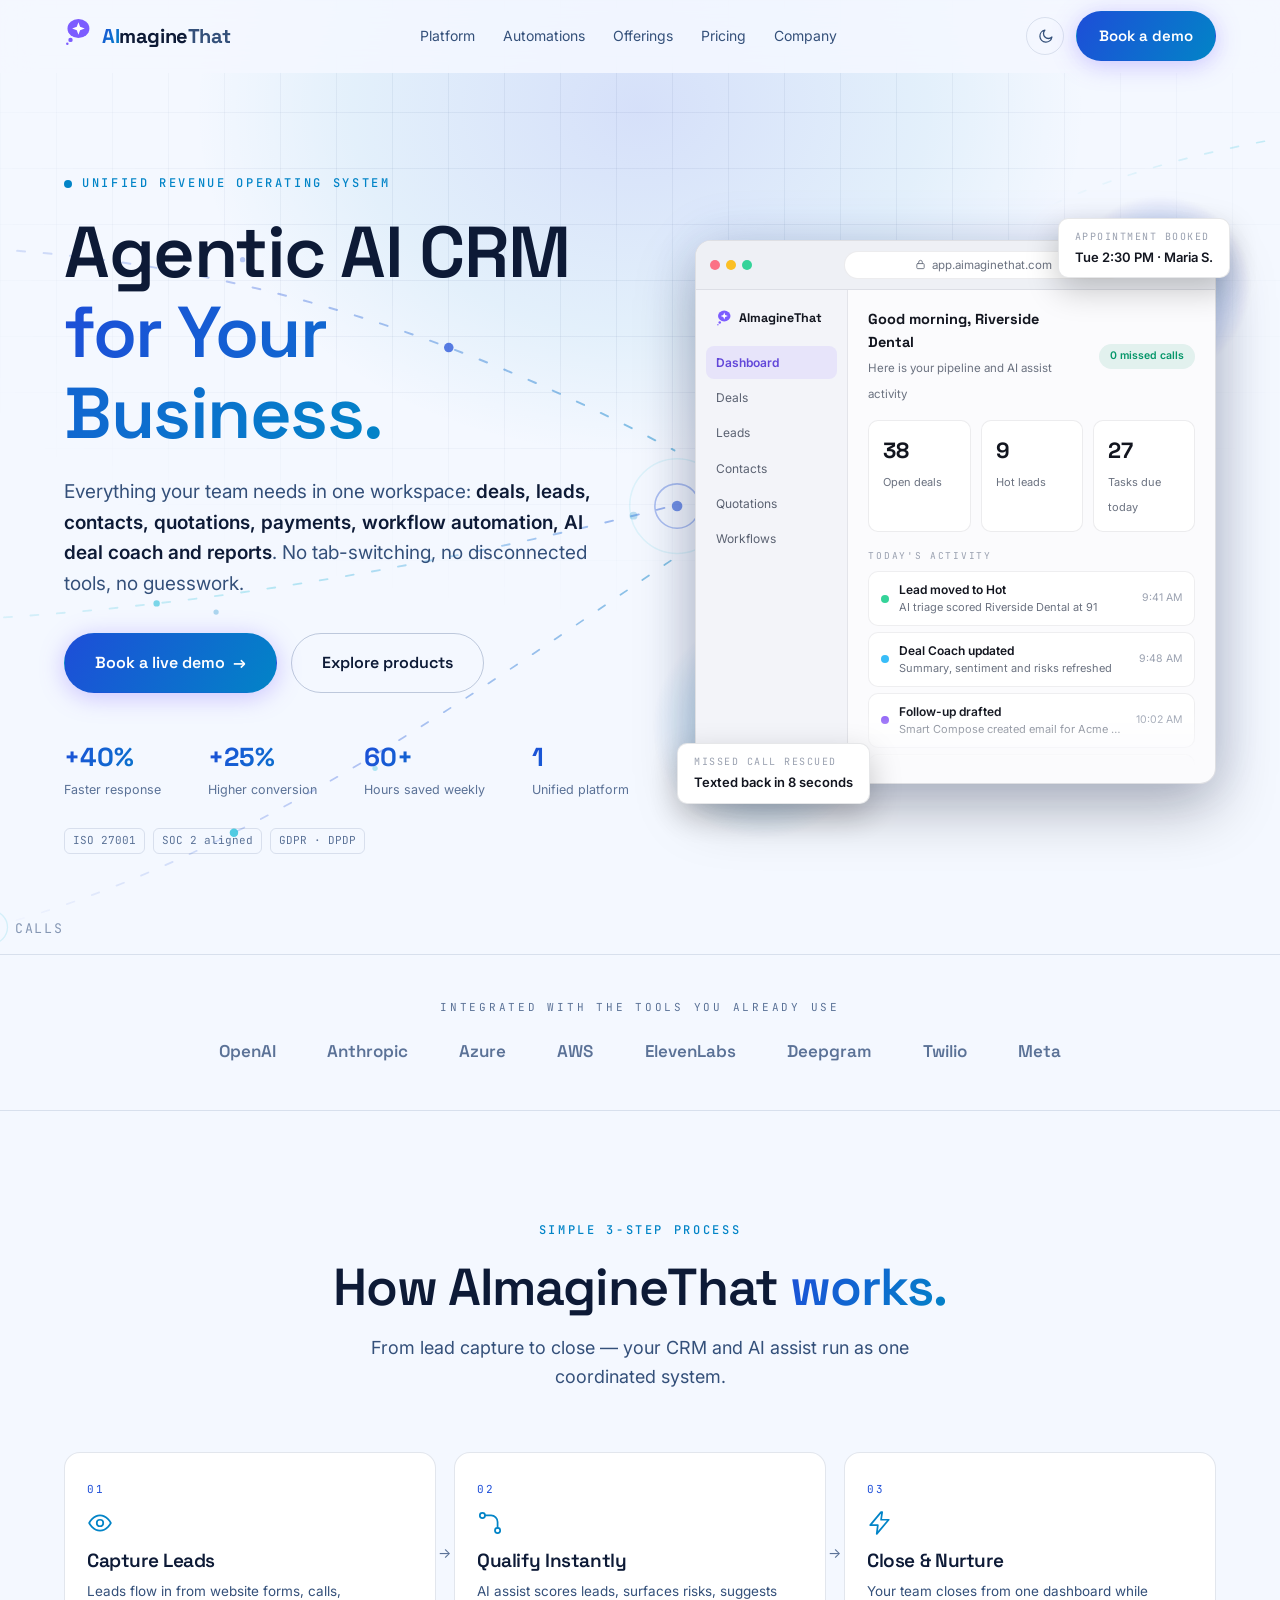
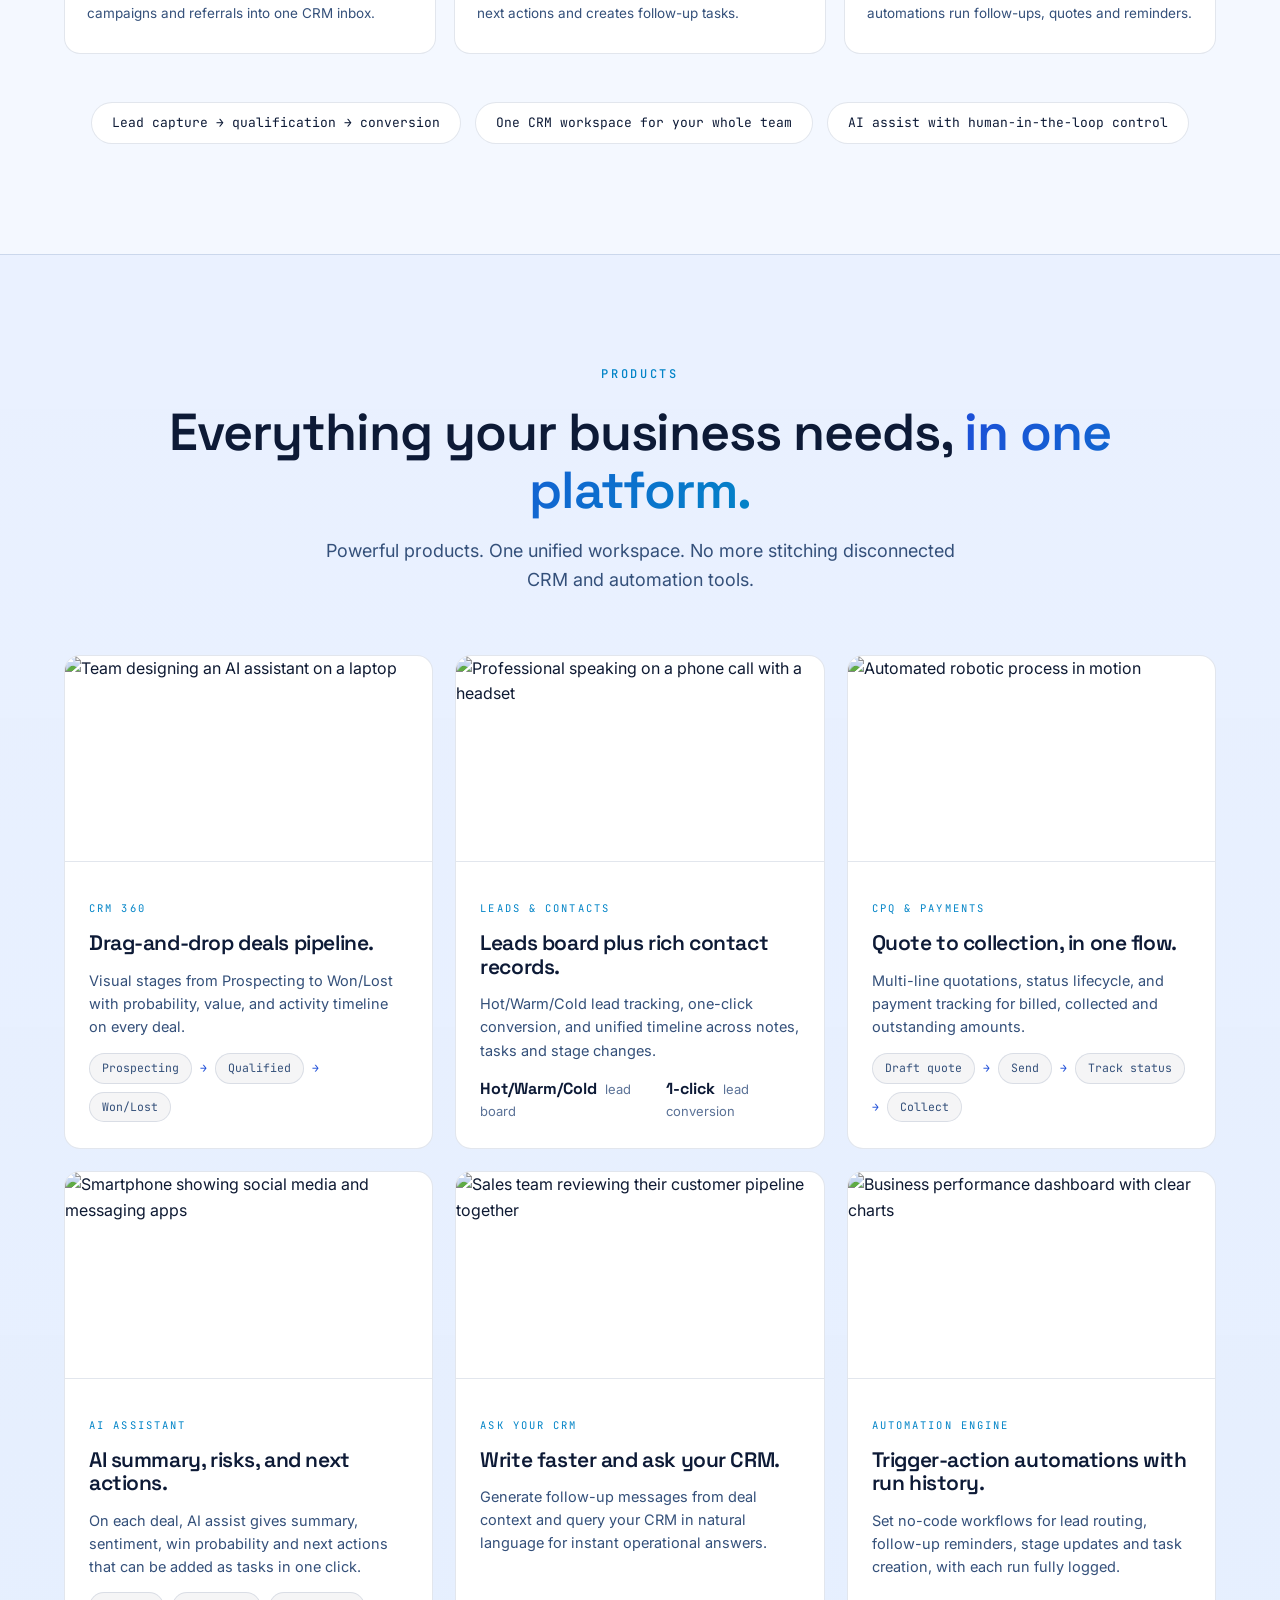
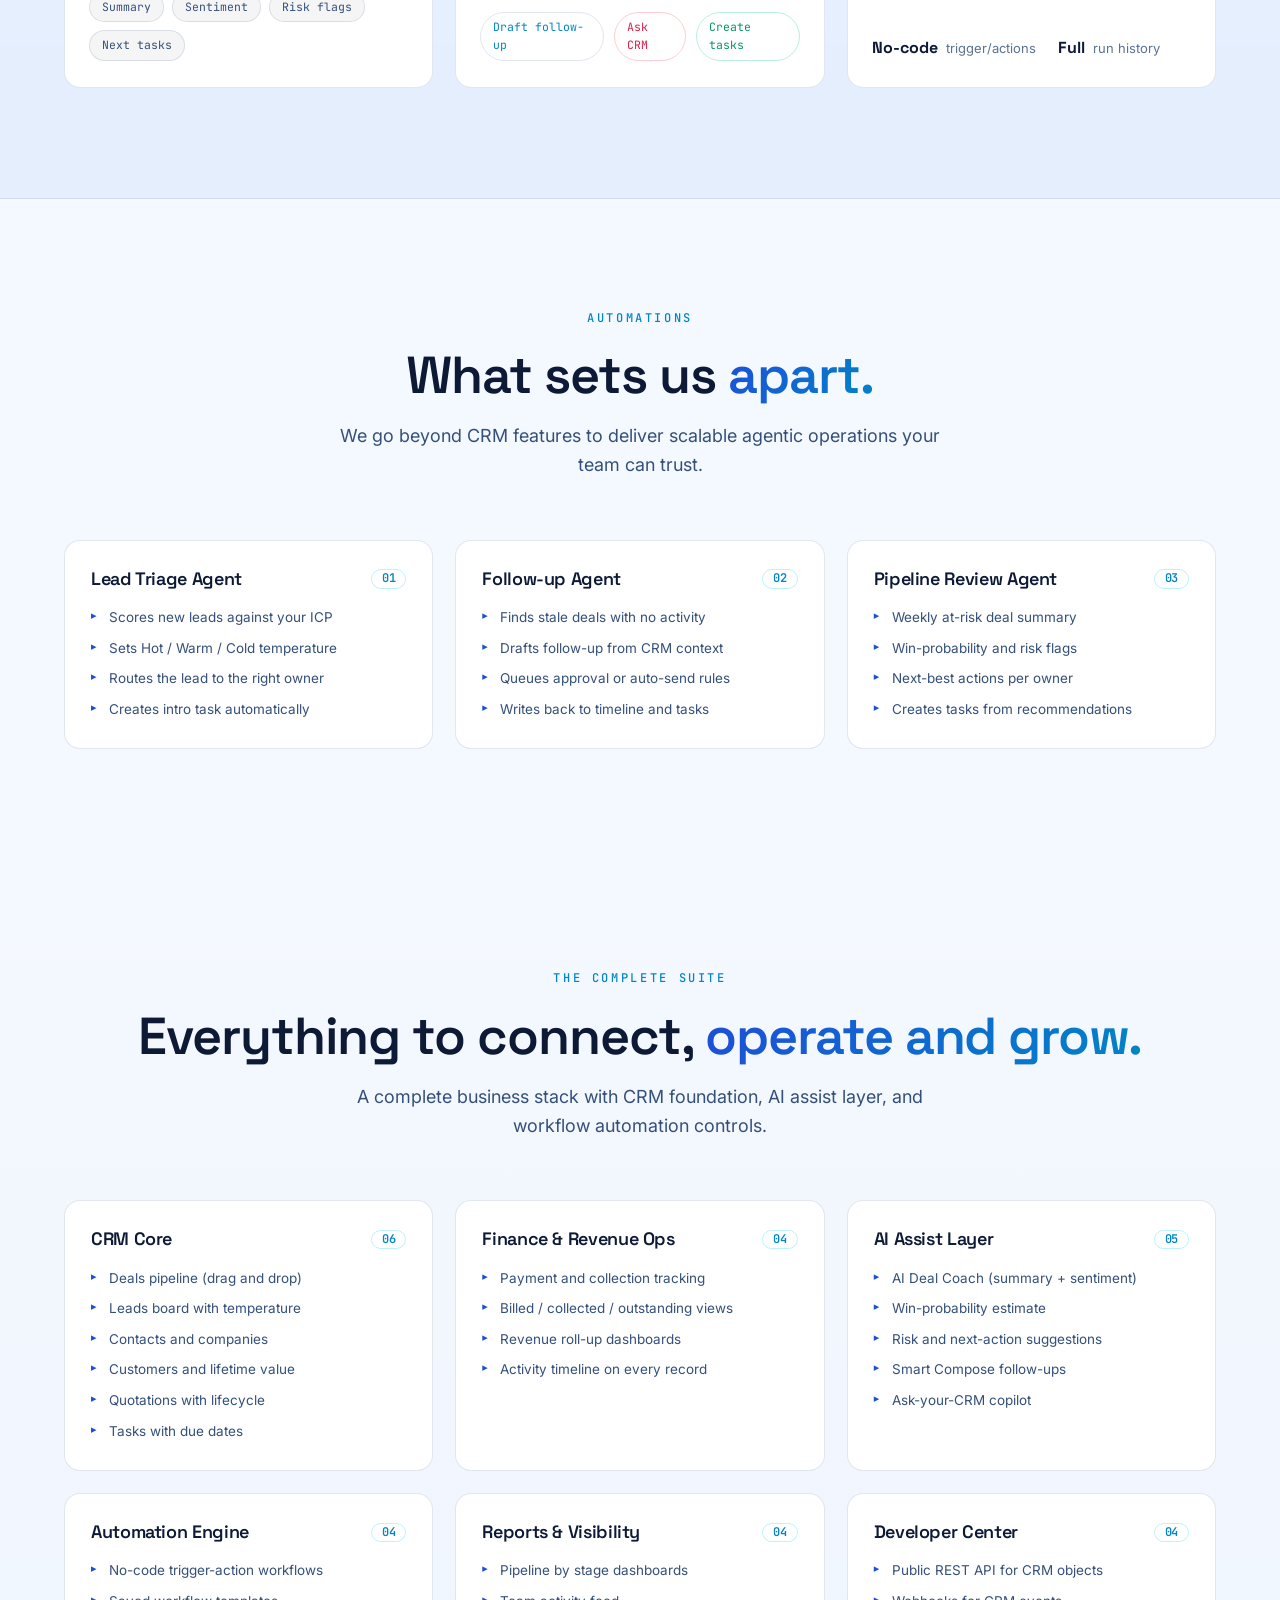
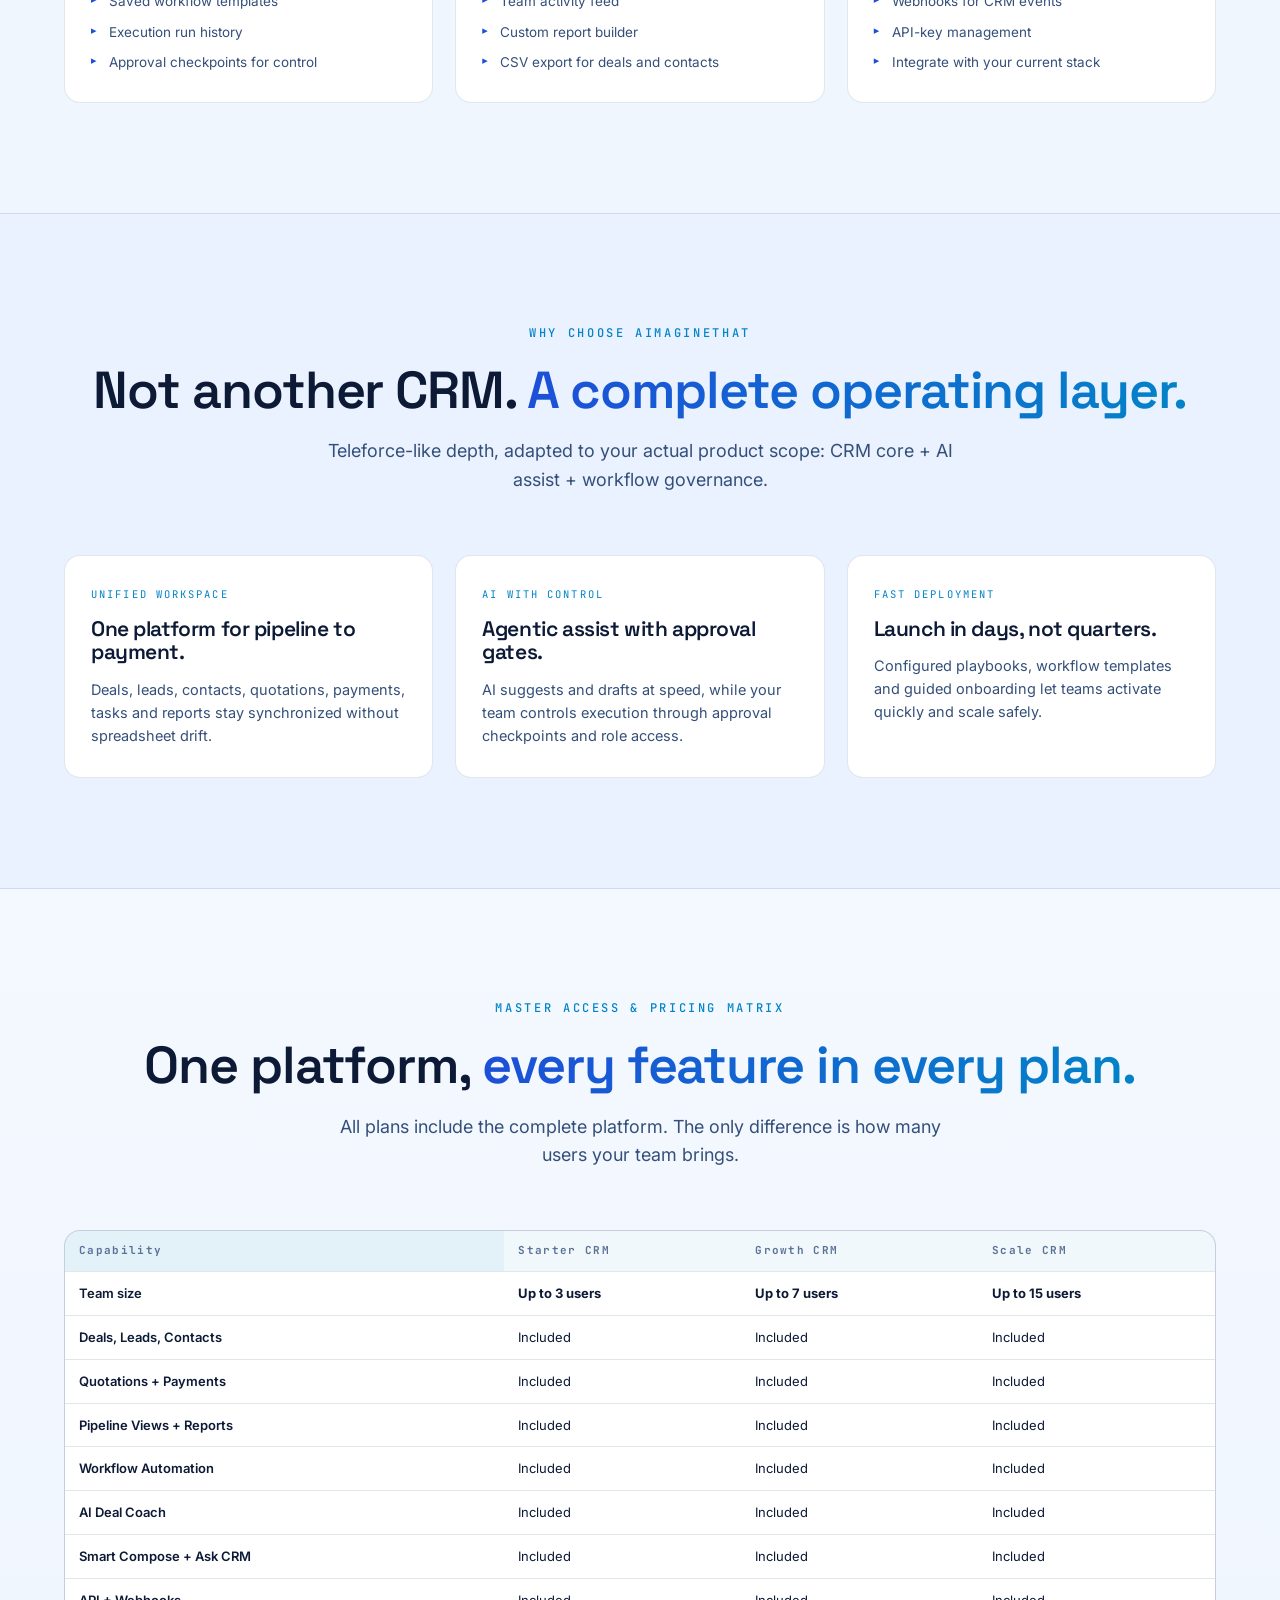
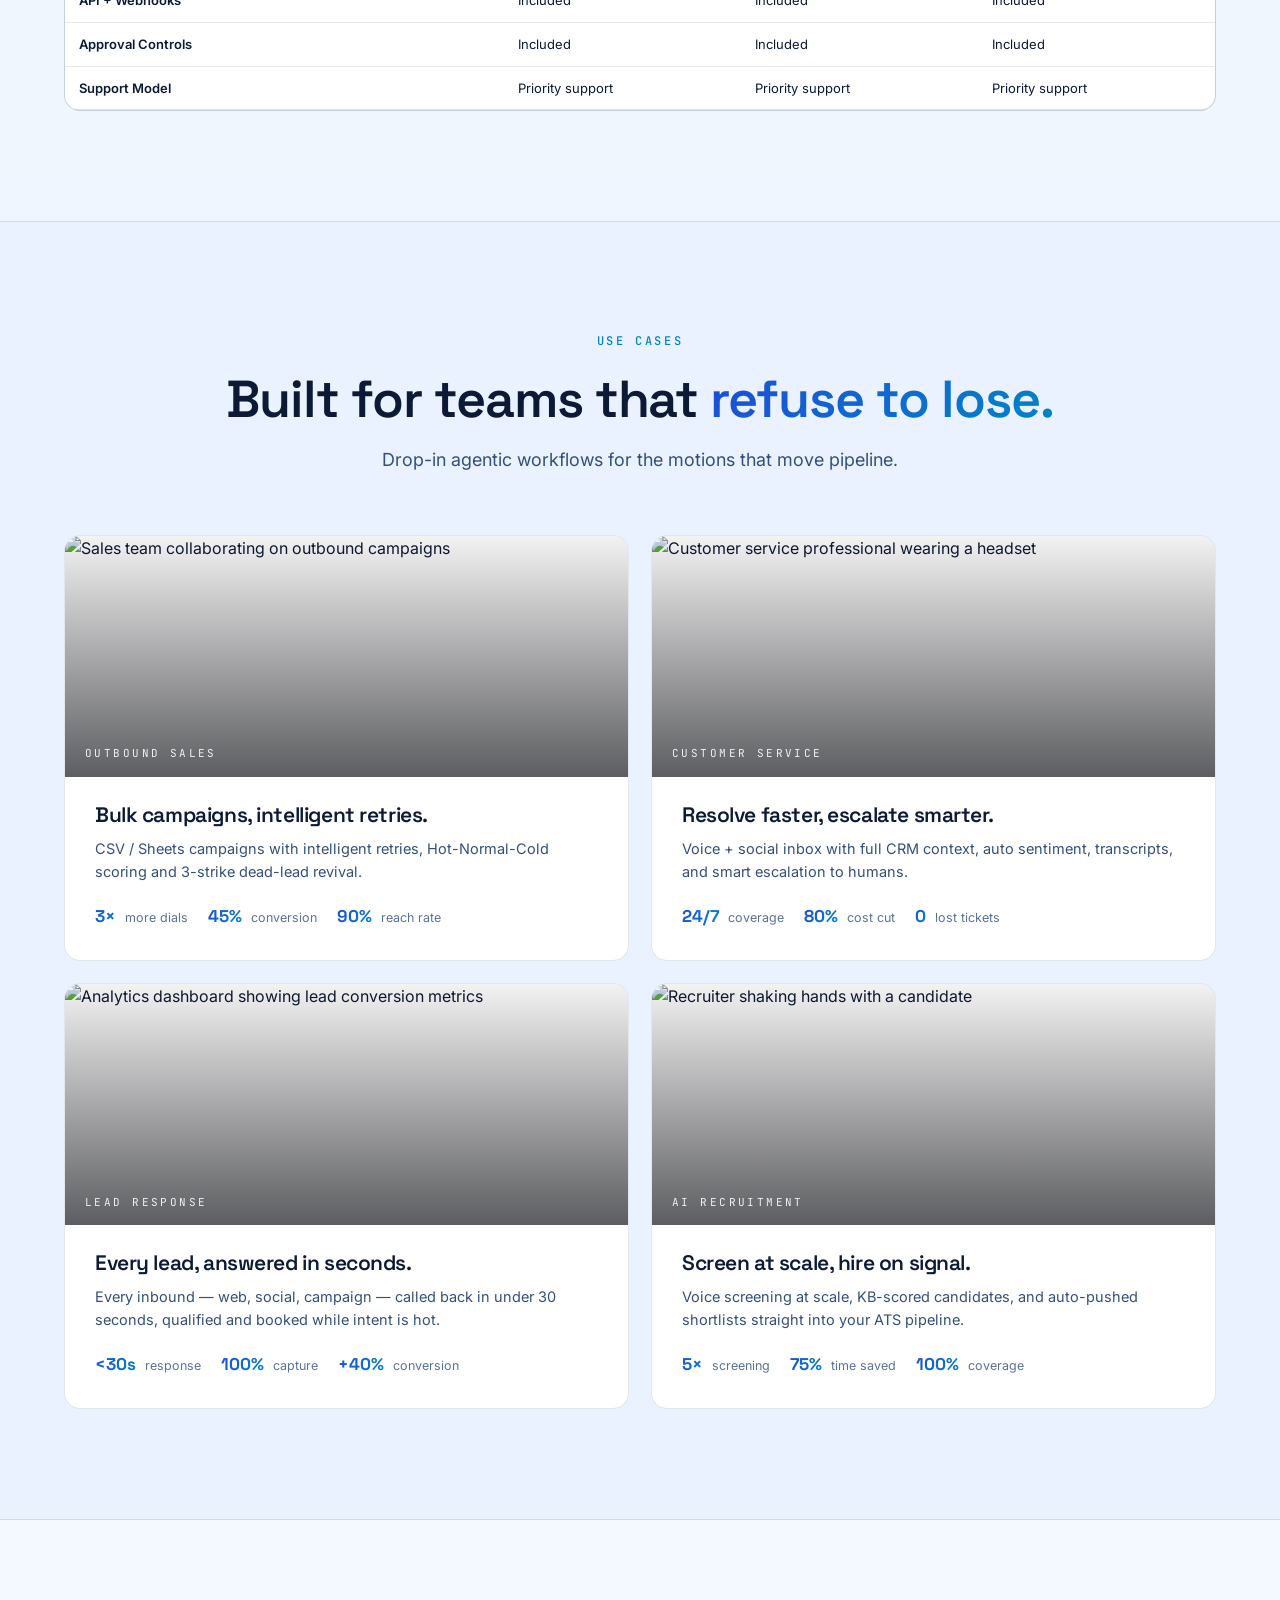
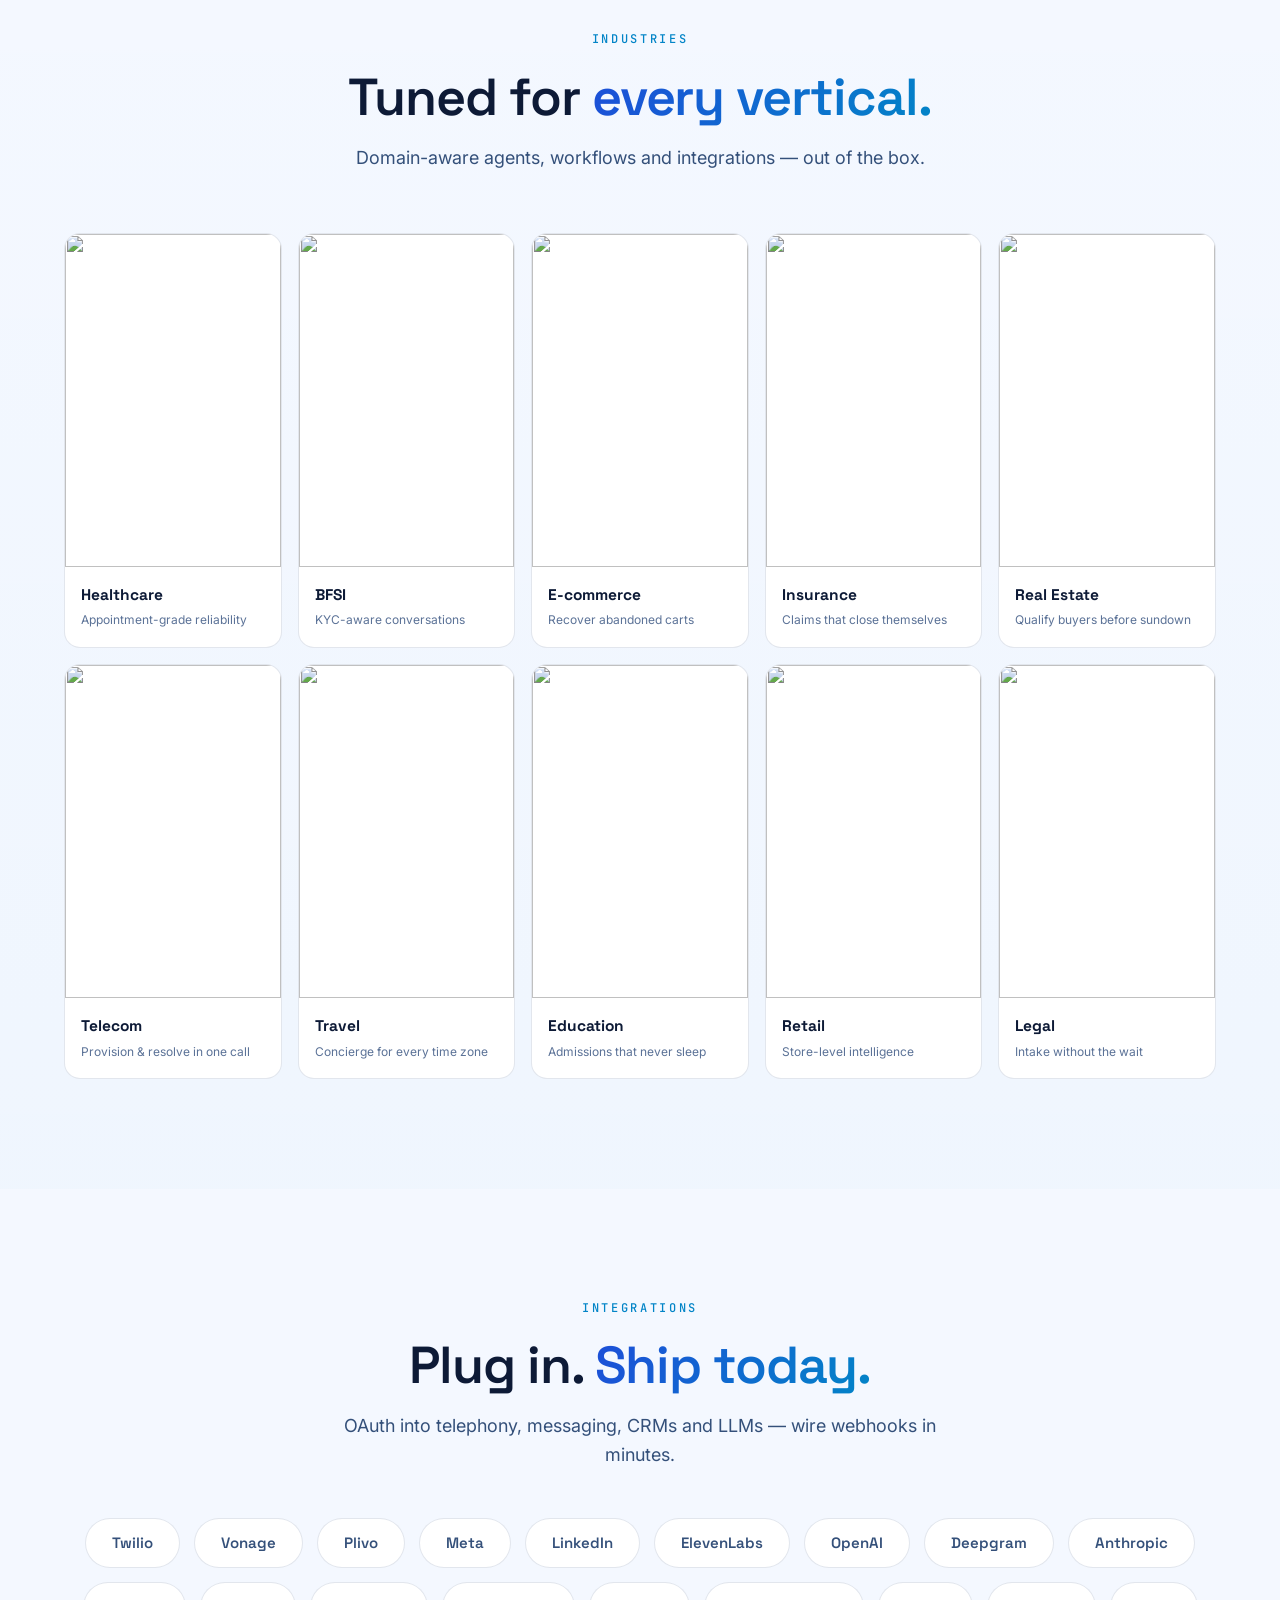
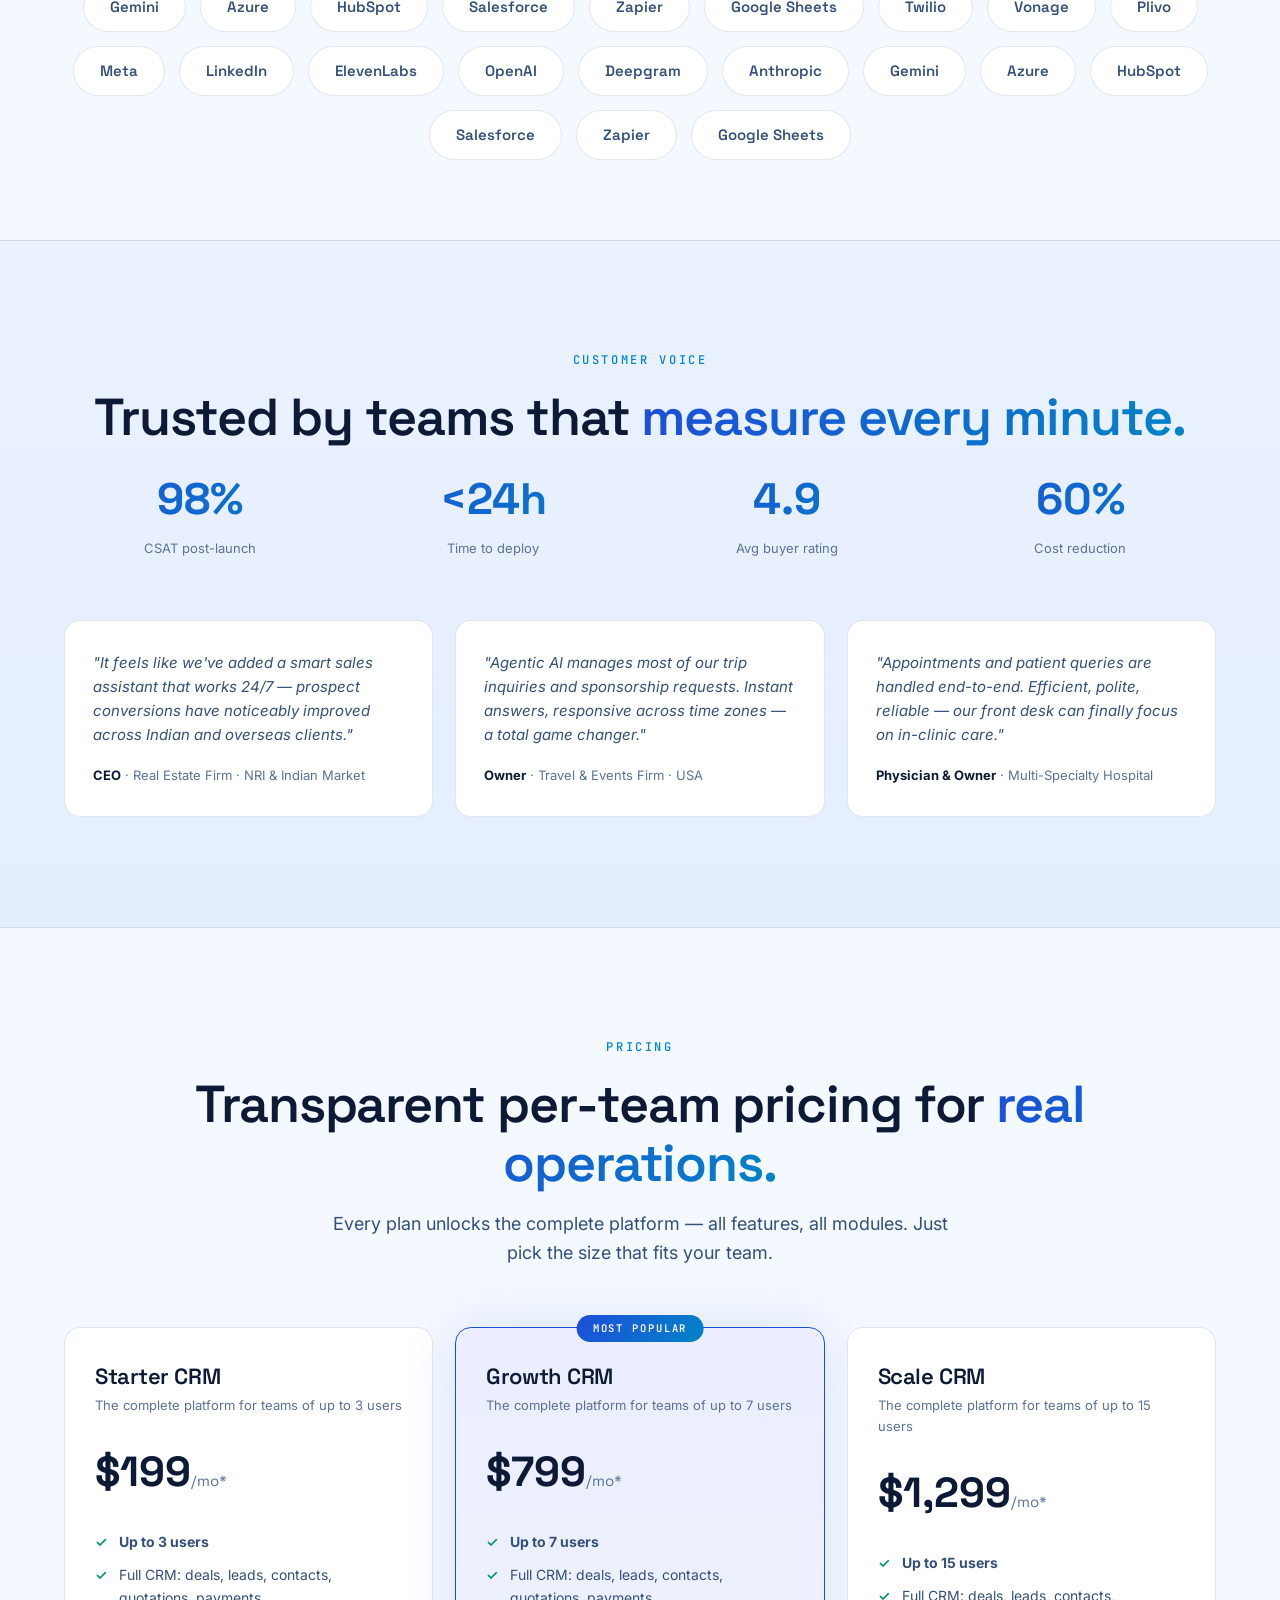
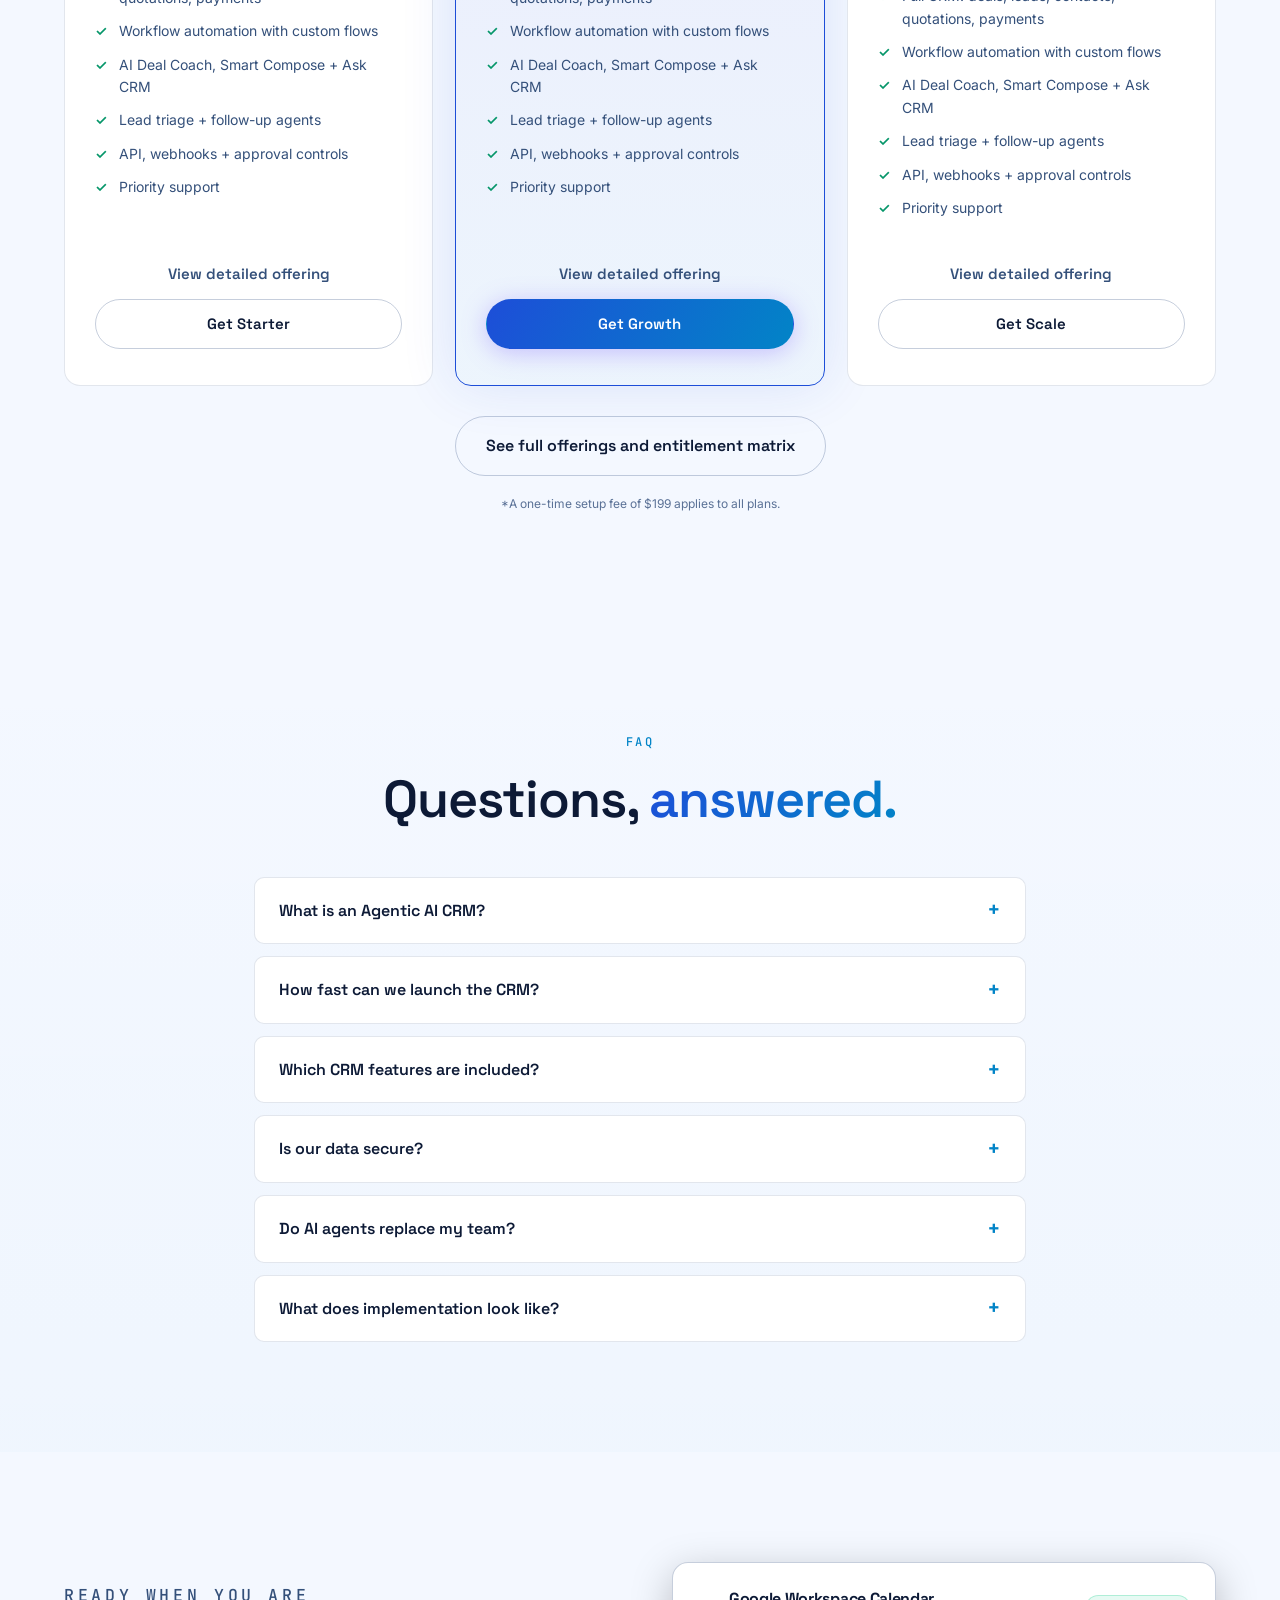
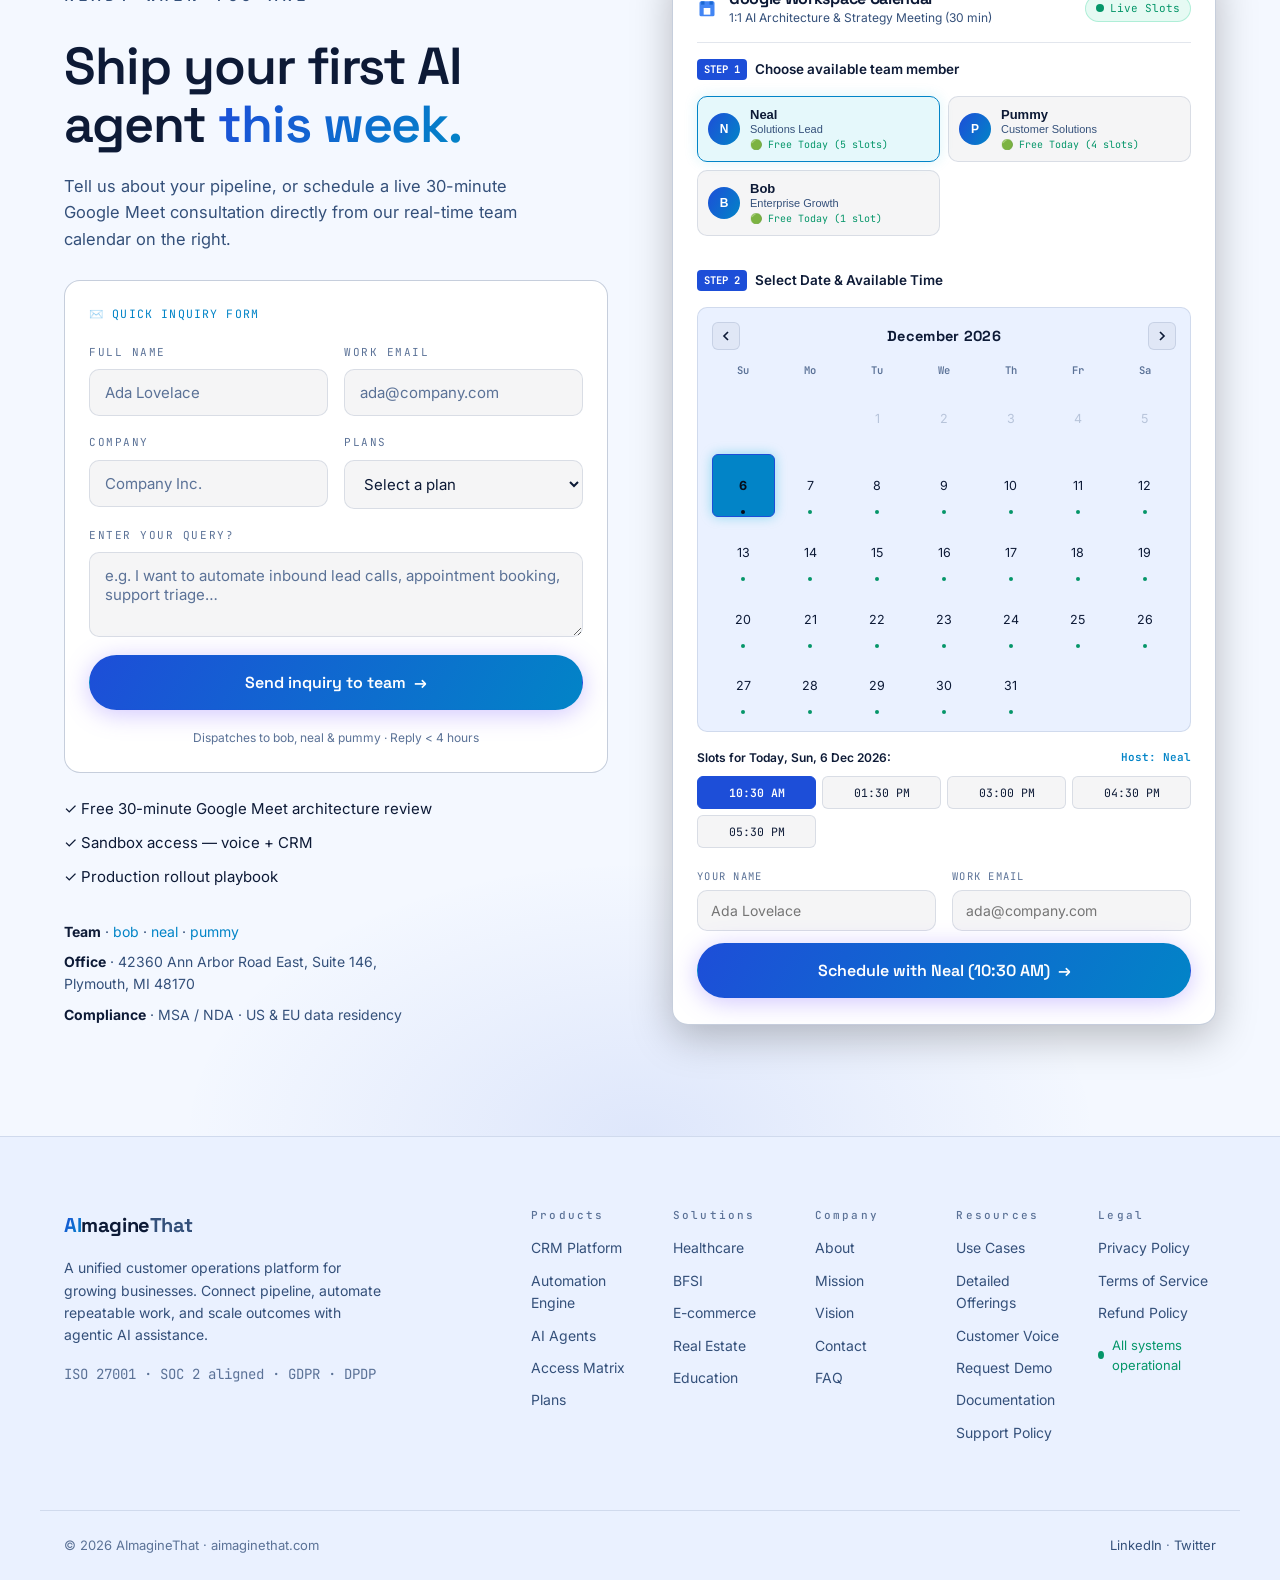
==== index.html @ ca1d453c "Add Privacy Policy and Terms of Service pages; link them from every footer and the sitemap Co-Author" ====
<!DOCTYPE html>
<html lang="en">
<head>
  <meta charset="UTF-8" />
  <meta name="viewport" content="width=device-width, initial-scale=1.0" />

  <!-- Primary SEO -->
  <title>AImagineThat — Agentic AI CRM Platform | AI Assist + Automation</title>
  <meta name="description" content="AImagineThat is an Agentic AI CRM platform for SMBs: deals, leads, contacts, quotations, tasks and payments in one system, with AI agents that assist and automate follow-ups, routing and pipeline work." />
  <meta name="keywords" content="agentic AI CRM, AI CRM platform, CRM automation, AI sales assistant, lead routing automation, follow-up automation, pipeline CRM" />
  <link rel="canonical" href="https://aimaginethat.com/" />
  <meta name="robots" content="index, follow, max-image-preview:large" />
  <meta name="theme-color" content="#06070c" />

  <!-- Open Graph -->
  <meta property="og:type" content="website" />
  <meta property="og:url" content="https://aimaginethat.com/" />
  <meta property="og:title" content="AImagineThat — Agentic AI CRM Platform" />
  <meta property="og:description" content="One CRM platform with AI assist and automation for deals, leads, contacts, quotes and follow-ups." />
  <meta property="og:image" content="https://aimaginethat.com/assets/og-cover.png" />
  <meta property="og:site_name" content="AImagineThat" />

  <!-- Twitter -->
  <meta name="twitter:card" content="summary_large_image" />
  <meta name="twitter:title" content="AImagineThat — Agentic AI CRM Platform" />
  <meta name="twitter:description" content="One CRM platform with AI assist and automation for deals, leads, contacts, quotes and follow-ups." />
  <meta name="twitter:image" content="https://aimaginethat.com/assets/og-cover.png" />

  <!-- Fonts -->
  <link rel="preconnect" href="https://fonts.googleapis.com" />
  <link rel="preconnect" href="https://fonts.gstatic.com" crossorigin />
  <link href="https://fonts.googleapis.com/css2?family=Space+Grotesk:wght@400;500;600;700&family=Inter:wght@400;500;600&family=JetBrains+Mono:wght@400;500;600&display=swap" rel="stylesheet" />

  <link rel="icon" type="image/svg+xml" href="assets/favicon.svg" />
  <script>
    (function () {
      var t = localStorage.getItem("aimt-theme");
      if (!t) t = "light";
      document.documentElement.setAttribute("data-theme", t);
    })();
  </script>
  <link rel="stylesheet" href="assets/css/styles.css?v=20260924" />

  <!-- Structured data -->
  <script type="application/ld+json">
  {
    "@context": "https://schema.org",
    "@graph": [
      {
        "@type": "Organization",
        "@id": "https://aimaginethat.com/#org",
        "name": "AImagineThat",
        "url": "https://aimaginethat.com/",
        "logo": "https://aimaginethat.com/assets/og-cover.png",
        "description": "Agentic AI CRM platform with AI assist and automation for sales and customer operations.",
        "sameAs": ["https://www.linkedin.com/company/aimaginethat", "https://twitter.com/aimaginethat"]
      },
      {
        "@type": "WebSite",
        "@id": "https://aimaginethat.com/#website",
        "url": "https://aimaginethat.com/",
        "name": "AImagineThat",
        "publisher": { "@id": "https://aimaginethat.com/#org" }
      },
      {
        "@type": "FAQPage",
        "mainEntity": [
          {
            "@type": "Question",
            "name": "What is an Agentic AI CRM platform?",
            "acceptedAnswer": { "@type": "Answer", "text": "An Agentic AI CRM platform combines core CRM modules like deals, leads, contacts, quotations and tasks with AI assistants that can analyze pipeline context, suggest next actions and automate repeatable workflows with human approval when needed." }
          },
          {
            "@type": "Question",
            "name": "How fast can we deploy AImagineThat CRM?",
            "acceptedAnswer": { "@type": "Answer", "text": "Most SMB teams can go live in days. We configure pipelines, import contacts, set automations, and launch your first AI-assisted workflows without a complex implementation cycle." }
          },
          {
            "@type": "Question",
            "name": "Which workflows can AImagineThat automate?",
            "acceptedAnswer": { "@type": "Answer", "text": "Lead capture and scoring, lead routing, follow-up sequences, stage movement reminders, quotation workflows, task creation, and daily pipeline digests are automated out of the box." }
          },
          {
            "@type": "Question",
            "name": "Is our data secure with AImagineThat?",
            "acceptedAnswer": { "@type": "Answer", "text": "Yes. The platform is built to ISO 27001 and SOC 2 aligned controls with GDPR and DPDP compliance, encryption in transit and at rest, role-based access, and configurable data residency." }
          },
          {
            "@type": "Question",
            "name": "Do AI agents replace my team?",
            "acceptedAnswer": { "@type": "Answer", "text": "No — they absorb the repetitive 80% so your team focuses on judgment work. Agents hand off to humans instantly when conversations get complex, with full context transferred." }
          }
        ]
      }
    ]
  }
  </script>
</head>
<body>

  <!-- ======================= NAV ======================= -->
  <header class="nav" id="top">

    <div class="nav__inner container">
      <a class="nav__brand" href="#top" aria-label="AImagineThat home">
        <span class="nav__logo" aria-hidden="true">
          <svg viewBox="0 0 32 32" width="28" height="28" fill="none">
            <ellipse cx="16.5" cy="12" rx="12.5" ry="10.8" fill="url(#lg)"/>
            <circle cx="7.4" cy="25" r="2.5" fill="url(#lg)"/>
            <circle cx="3.8" cy="29.4" r="1.4" fill="url(#lg)"/>
            <path d="M16.5 4.8l1.9 5.3 5.3 1.9-5.3 1.9-1.9 5.3-1.9-5.3-5.3-1.9 5.3-1.9 1.9-5.3z" fill="#fff"/>
            <defs><linearGradient id="lg" x1="4" y1="1" x2="29" y2="23"><stop stop-color="#7c5cff"/><stop offset="1" stop-color="#22d3ee"/></linearGradient></defs>
          </svg>
        </span>
        <span class="nav__wordmark"><em>AI</em>magine<span>That</span></span>
      </a>

      <nav class="nav__links" aria-label="Primary">
        <a href="#platform">Platform</a>
        <a href="#automations">Automations</a>
        <a href="offerings.html">Offerings</a>
        <a href="#pricing">Pricing</a>
        <a href="about.html">Company</a>
      </nav>

      <div class="nav__actions">
        <button class="theme-toggle" type="button" aria-label="Switch color theme">
          <svg class="theme-toggle__sun" viewBox="0 0 24 24" fill="none" stroke="currentColor" stroke-width="1.8" stroke-linecap="round"><circle cx="12" cy="12" r="4.2"/><path d="M12 2v2.4M12 19.6V22M2 12h2.4M19.6 12H22M4.9 4.9l1.7 1.7M17.4 17.4l1.7 1.7M19.1 4.9l-1.7 1.7M6.6 17.4l-1.7 1.7"/></svg>
          <svg class="theme-toggle__moon" viewBox="0 0 24 24" fill="none" stroke="currentColor" stroke-width="1.8" stroke-linecap="round" stroke-linejoin="round"><path d="M21 12.8A8.5 8.5 0 1 1 11.2 3a6.6 6.6 0 0 0 9.8 9.8z"/></svg>
        </button>
        <a class="btn btn--primary" href="#contact">Book a demo</a>
      </div>

      <button class="nav__toggle" aria-label="Toggle menu" aria-expanded="false">
        <span></span><span></span><span></span>
      </button>
    </div>
  </header>

  <main>

    <!-- ======================= HERO ======================= -->
    <section class="hero" aria-labelledby="hero-title">
      <div class="hero__glow" aria-hidden="true"></div>
      <div class="hero__grid-bg" aria-hidden="true"></div>

      <svg class="hero__waves" viewBox="0 0 1440 720" preserveAspectRatio="xMidYMid slice" aria-hidden="true">
        <defs>
          <linearGradient id="flow-g1" x1="0%" y1="0%" x2="100%" y2="0%">
            <stop offset="0%" stop-color="#1d4ed8" stop-opacity="0"/>
            <stop offset="55%" stop-color="#1d4ed8" stop-opacity="0.38"/>
            <stop offset="100%" stop-color="#0284c7" stop-opacity="0.55"/>
          </linearGradient>
          <linearGradient id="flow-g2" x1="0%" y1="0%" x2="100%" y2="0%">
            <stop offset="0%" stop-color="#06b6d4" stop-opacity="0"/>
            <stop offset="55%" stop-color="#06b6d4" stop-opacity="0.3"/>
            <stop offset="100%" stop-color="#1d4ed8" stop-opacity="0.5"/>
          </linearGradient>
        </defs>

        <!-- capture routes: every channel flows into the CRM app screen -->
        <path id="flow-p1" class="hero__wave-line" d="M 70 190 C 320 170, 540 230, 746 340" stroke="url(#flow-g1)" stroke-width="1.5"/>
        <path id="flow-p2" class="hero__wave-line hero__wave-line--slow" d="M 60 470 C 300 476, 540 434, 744 382" stroke="url(#flow-g2)" stroke-width="1.4"/>
        <path id="flow-p3" class="hero__wave-line" d="M 230 700 C 420 650, 600 520, 748 420" stroke="url(#flow-g1)" stroke-width="1.3" style="animation-duration: 40s"/>
        <path id="flow-p4" class="hero__wave-line hero__wave-line--slow" d="M 1390 84 C 1240 92, 1110 116, 1024 158" stroke="url(#flow-g2)" stroke-width="1.3" style="animation-duration: 34s"/>

        <!-- channel nodes with pulse rings -->
        <g>
          <circle cx="70" cy="190" r="4.5" fill="#1d4ed8" opacity="0.6">
            <animate attributeName="r" values="4;5.5;4" dur="4s" repeatCount="indefinite"/>
          </circle>
          <circle cx="70" cy="190" r="5" fill="none" stroke="#1d4ed8" stroke-width="1" opacity="0.5">
            <animate attributeName="r" values="5;16" dur="3.2s" repeatCount="indefinite"/>
            <animate attributeName="opacity" values="0.5;0" dur="3.2s" repeatCount="indefinite"/>
          </circle>
          <text class="hero__flow-label" x="88" y="194">WEBSITE</text>
        </g>
        <g>
          <circle cx="60" cy="470" r="4.5" fill="#0284c7" opacity="0.6">
            <animate attributeName="r" values="4;5.5;4" dur="5s" begin="-1s" repeatCount="indefinite"/>
          </circle>
          <circle cx="60" cy="470" r="5" fill="none" stroke="#0284c7" stroke-width="1" opacity="0.5">
            <animate attributeName="r" values="5;16" dur="3.6s" begin="-1.2s" repeatCount="indefinite"/>
            <animate attributeName="opacity" values="0.5;0" dur="3.6s" begin="-1.2s" repeatCount="indefinite"/>
          </circle>
          <text class="hero__flow-label" x="78" y="474">ADS</text>
        </g>
        <g>
          <circle cx="230" cy="700" r="4.5" fill="#06b6d4" opacity="0.6">
            <animate attributeName="r" values="4;5.5;4" dur="4.4s" begin="-2s" repeatCount="indefinite"/>
          </circle>
          <circle cx="230" cy="700" r="5" fill="none" stroke="#06b6d4" stroke-width="1" opacity="0.5">
            <animate attributeName="r" values="5;16" dur="3.4s" begin="-0.6s" repeatCount="indefinite"/>
            <animate attributeName="opacity" values="0.5;0" dur="3.4s" begin="-0.6s" repeatCount="indefinite"/>
          </circle>
          <text class="hero__flow-label" x="248" y="704">CALLS</text>
        </g>
        <g>
          <circle cx="1390" cy="84" r="4.5" fill="#1d4ed8" opacity="0.6">
            <animate attributeName="r" values="4;5.5;4" dur="4.8s" begin="-3s" repeatCount="indefinite"/>
          </circle>
          <circle cx="1390" cy="84" r="5" fill="none" stroke="#1d4ed8" stroke-width="1" opacity="0.5">
            <animate attributeName="r" values="5;16" dur="3.8s" begin="-2.4s" repeatCount="indefinite"/>
            <animate attributeName="opacity" values="0.5;0" dur="3.8s" begin="-2.4s" repeatCount="indefinite"/>
          </circle>
          <text class="hero__flow-label" x="1290" y="66">WHATSAPP</text>
        </g>

        <!-- circuit joints -->
        <circle cx="420" cy="196" r="2" fill="#1d4ed8" opacity="0.35"/>
        <circle cx="400" cy="462" r="2" fill="#0284c7" opacity="0.35"/>
        <circle cx="520" cy="580" r="2" fill="#06b6d4" opacity="0.35"/>

        <!-- lead particles streaming into the CRM -->
        <circle r="3.6" fill="#1d4ed8" opacity="0.85">
          <animateMotion dur="7s" repeatCount="indefinite"><mpath href="#flow-p1"/></animateMotion>
          <animate attributeName="opacity" values="0;0.85;0.85;0" keyTimes="0;0.08;0.88;1" dur="7s" repeatCount="indefinite"/>
        </circle>
        <circle r="3" fill="#0284c7" opacity="0.8">
          <animateMotion dur="8.5s" begin="-3s" repeatCount="indefinite"><mpath href="#flow-p2"/></animateMotion>
          <animate attributeName="opacity" values="0;0.8;0.8;0" keyTimes="0;0.08;0.88;1" dur="8.5s" begin="-3s" repeatCount="indefinite"/>
        </circle>
        <circle r="3.2" fill="#06b6d4" opacity="0.8">
          <animateMotion dur="7.6s" begin="-5s" repeatCount="indefinite"><mpath href="#flow-p3"/></animateMotion>
          <animate attributeName="opacity" values="0;0.8;0.8;0" keyTimes="0;0.08;0.88;1" dur="7.6s" begin="-5s" repeatCount="indefinite"/>
        </circle>
        <circle r="3" fill="#1d4ed8" opacity="0.8">
          <animateMotion dur="6.4s" begin="-2s" repeatCount="indefinite"><mpath href="#flow-p4"/></animateMotion>
          <animate attributeName="opacity" values="0;0.8;0.8;0" keyTimes="0;0.08;0.88;1" dur="6.4s" begin="-2s" repeatCount="indefinite"/>
        </circle>
        <!-- second wave of particles, offset for continuous flow -->
        <circle r="2.4" fill="#0284c7" opacity="0.6">
          <animateMotion dur="7s" begin="-3.5s" repeatCount="indefinite"><mpath href="#flow-p1"/></animateMotion>
          <animate attributeName="opacity" values="0;0.6;0.6;0" keyTimes="0;0.08;0.88;1" dur="7s" begin="-3.5s" repeatCount="indefinite"/>
        </circle>
        <circle r="2.4" fill="#06b6d4" opacity="0.6">
          <animateMotion dur="8.5s" begin="-7s" repeatCount="indefinite"><mpath href="#flow-p2"/></animateMotion>
          <animate attributeName="opacity" values="0;0.6;0.6;0" keyTimes="0;0.08;0.88;1" dur="8.5s" begin="-7s" repeatCount="indefinite"/>
        </circle>

        <!-- capture pulse where flows enter the app screen -->
        <g>
          <circle cx="748" cy="382" r="6" fill="none" stroke="#1d4ed8" stroke-width="1.2" opacity="0.55">
            <animate attributeName="r" values="6;44" dur="4s" repeatCount="indefinite"/>
            <animate attributeName="opacity" values="0.55;0" dur="4s" repeatCount="indefinite"/>
          </circle>
          <circle cx="748" cy="382" r="6" fill="none" stroke="#06b6d4" stroke-width="1.2" opacity="0.55">
            <animate attributeName="r" values="6;44" dur="4s" begin="2s" repeatCount="indefinite"/>
            <animate attributeName="opacity" values="0.55;0" dur="4s" begin="2s" repeatCount="indefinite"/>
          </circle>
          <circle cx="748" cy="382" r="4" fill="#1d4ed8" opacity="0.7">
            <animate attributeName="opacity" values="0.5;0.85;0.5" dur="3s" repeatCount="indefinite"/>
          </circle>
        </g>
      </svg>

      <div class="container hero__inner">
        <div class="hero__copy">
          <p class="eyebrow"><span class="pulse-dot" aria-hidden="true"></span> UNIFIED REVENUE OPERATING SYSTEM</p>
          <h1 id="hero-title">
            Agentic AI CRM<br />
            <span class="grad-text">for Your Business.</span>
          </h1>
          <p class="hero__sub">
            Everything your team needs in one workspace: <strong>deals, leads, contacts,
            quotations, payments, workflow automation, AI deal coach and reports</strong>.
            No tab-switching, no disconnected tools, no guesswork.
          </p>

          <div class="hero__cta">
            <a class="btn btn--primary btn--lg" href="#contact">Book a live demo <span aria-hidden="true">→</span></a>
            <a class="btn btn--outline btn--lg" href="#platform">Explore products</a>
          </div>

          <dl class="hero__stats">
            <div><dt class="stat-num" data-count="40" data-prefix="+" data-suffix="%">+40%</dt><dd>Faster response</dd></div>
            <div><dt class="stat-num" data-count="25" data-prefix="+" data-suffix="%">+25%</dt><dd>Higher conversion</dd></div>
            <div><dt class="stat-num" data-count="60" data-suffix="+">60+</dt><dd>Hours saved weekly</dd></div>
            <div><dt class="stat-num" data-count="1" data-suffix="">1</dt><dd>Unified platform</dd></div>
          </dl>

          <p class="hero__compliance">
            <span class="badge-mini">ISO 27001</span>
            <span class="badge-mini">SOC 2 aligned</span>
            <span class="badge-mini">GDPR · DPDP</span>
          </p>
        </div>

        <!-- Customer-facing desktop app mockup -->
        <div class="hero__console" role="img" aria-label="AImagineThat desktop dashboard showing calls answered, appointments booked and follow-ups sent for a small business">
          <div class="appwin">
            <div class="appwin__chrome">
              <span class="appwin__dots"><i></i><i></i><i></i></span>
              <span class="appwin__url">
                <svg viewBox="0 0 24 24" width="11" height="11" fill="none" stroke="currentColor" stroke-width="2" stroke-linecap="round" aria-hidden="true"><rect x="4" y="10" width="16" height="11" rx="2"/><path d="M8 10V7a4 4 0 0 1 8 0v3"/></svg>
                app.aimaginethat.com
              </span>
            </div>
            <div class="appwin__layout">
              <aside class="appwin__side">
                <span class="appwin__brand">
                  <svg viewBox="0 0 32 32" width="16" height="16" fill="none" aria-hidden="true"><ellipse cx="16.5" cy="12" rx="12.5" ry="10.8" fill="url(#lg2)"/><circle cx="7.4" cy="25" r="2.5" fill="url(#lg2)"/><circle cx="3.8" cy="29.4" r="1.4" fill="url(#lg2)"/><path d="M16.5 4.8l1.9 5.3 5.3 1.9-5.3 1.9-1.9 5.3-1.9-5.3-5.3-1.9 5.3-1.9 1.9-5.3z" fill="#fff"/><defs><linearGradient id="lg2" x1="4" y1="1" x2="29" y2="23"><stop stop-color="#7c5cff"/><stop offset="1" stop-color="#22d3ee"/></linearGradient></defs></svg>
                  AImagineThat
                </span>
                <span class="appwin__navitem is-active">Dashboard</span>
                <span class="appwin__navitem">Deals</span>
                <span class="appwin__navitem">Leads</span>
                <span class="appwin__navitem">Contacts</span>
                <span class="appwin__navitem">Quotations</span>
                <span class="appwin__navitem">Workflows</span>
                <span class="appwin__side-foot"><span class="pulse-dot pulse-dot--green"></span> AI on duty</span>
              </aside>
              <div class="appwin__main">
                <div class="appwin__head">
                  <div>
                    <b>Good morning, Riverside Dental</b>
                    <span>Here is your pipeline and AI assist activity</span>
                  </div>
                  <span class="appwin__pill appwin__pill--green">0 missed calls</span>
                </div>
                <div class="appwin__stats">
                  <div><b>38</b><span>Open deals</span></div>
                  <div><b>9</b><span>Hot leads</span></div>
                  <div><b>27</b><span>Tasks due today</span></div>
                </div>
                <div class="appwin__feed-label">TODAY'S ACTIVITY</div>
                <div class="appwin__feed" id="agent-log" aria-hidden="true"></div>
              </div>
            </div>
          </div>

          <div class="hero__float hero__float--1">
            <span class="hero__float-label">APPOINTMENT BOOKED</span>
            <span class="hero__float-value">Tue 2:30 PM · Maria S.</span>
          </div>
          <div class="hero__float hero__float--2">
            <span class="hero__float-label">MISSED CALL RESCUED</span>
            <span class="hero__float-value">Texted back in 8 seconds</span>
          </div>
        </div>
      </div>
    </section>

    <!-- ======================= TRUST STRIP ======================= -->
    <section class="trust" aria-label="Technology partners">
      <div class="container">
        <p class="trust__label">INTEGRATED WITH THE TOOLS YOU ALREADY USE</p>
        <div class="trust__logos">
          <span>OpenAI</span><span>Anthropic</span><span>Azure</span><span>AWS</span>
          <span>ElevenLabs</span><span>Deepgram</span><span>Twilio</span><span>Meta</span>
        </div>
      </div>
    </section>

    <!-- ======================= AGENTIC LOOP ======================= -->
    <section class="section loop" id="loop" aria-labelledby="loop-title">
      <div class="container">
        <p class="eyebrow eyebrow--center">SIMPLE 3-STEP PROCESS</p>
        <h2 class="section__title" id="loop-title">How AImagineThat <span class="grad-text">works.</span></h2>
        <p class="section__sub">
          From lead capture to close — your CRM and AI assist run as one coordinated system.
        </p>

        <ol class="loop__steps">
          <li class="loop__step reveal">
            <span class="loop__num">01</span>
            <span class="loop__icon" aria-hidden="true"><svg viewBox="0 0 24 24" fill="none" stroke="currentColor" stroke-width="1.6" stroke-linecap="round" stroke-linejoin="round"><path d="M2 12s3.5-7 10-7 10 7 10 7-3.5 7-10 7-10-7-10-7z"/><circle cx="12" cy="12" r="3"/></svg></span>
            <h3>Capture Leads</h3>
            <p>Leads flow in from website forms, calls, campaigns and referrals into one CRM inbox.</p>
          </li>
          <li class="loop__step reveal">
            <span class="loop__num">02</span>
            <span class="loop__icon" aria-hidden="true"><svg viewBox="0 0 24 24" fill="none" stroke="currentColor" stroke-width="1.6" stroke-linecap="round" stroke-linejoin="round"><circle cx="5" cy="5" r="2.4"/><circle cx="19" cy="19" r="2.4"/><path d="M7.4 5H13a6 6 0 0 1 6 6v5.4"/></svg></span>
            <h3>Qualify Instantly</h3>
            <p>AI assist scores leads, surfaces risks, suggests next actions and creates follow-up tasks.</p>
          </li>
          <li class="loop__step reveal">
            <span class="loop__num">03</span>
            <span class="loop__icon" aria-hidden="true"><svg viewBox="0 0 24 24" fill="none" stroke="currentColor" stroke-width="1.6" stroke-linecap="round" stroke-linejoin="round"><path d="M13 2 3 14h7l-1 8 11-13h-7l1-7z"/></svg></span>
            <h3>Close &amp; Nurture</h3>
            <p>Your team closes from one dashboard while automations run follow-ups, quotes and reminders.</p>
          </li>
        </ol>

        <div class="loop__proof reveal">
          <span class="chip chip--lg">Lead capture → qualification → conversion</span>
          <span class="chip chip--lg">One CRM workspace for your whole team</span>
          <span class="chip chip--lg">AI assist with human-in-the-loop control</span>
        </div>
      </div>
    </section>

    <!-- ======================= PLATFORM ======================= -->
    <section class="section platform" id="platform" aria-labelledby="platform-title">
      <div class="container">
        <p class="eyebrow eyebrow--center">PRODUCTS</p>
        <h2 class="section__title" id="platform-title">Everything your business needs, <span class="grad-text">in one platform.</span></h2>
        <p class="section__sub">Powerful products. One unified workspace. No more stitching disconnected CRM and automation tools.</p>

        <div class="platform__grid">
          <article class="card card--media reveal">
            <figure class="card__media"><img src="https://images.unsplash.com/photo-1531482615713-2afd69097998?w=800&q=55&auto=format&fit=crop" alt="Team designing an AI assistant on a laptop" loading="lazy" width="800" height="450" /></figure>
            <div class="card__body">
              <span class="card__tag">CRM 360</span>
              <h3>Drag-and-drop deals pipeline.</h3>
              <p>Visual stages from Prospecting to Won/Lost with probability, value, and activity timeline on every deal.</p>
              <div class="card__flow">
                <span>Prospecting</span><i>→</i><span>Qualified</span><i>→</i><span>Won/Lost</span>
              </div>
            </div>
          </article>

          <article class="card card--media reveal">
            <figure class="card__media"><img src="https://images.unsplash.com/photo-1590650153855-d9e808231d41?w=800&q=55&auto=format&fit=crop" alt="Professional speaking on a phone call with a headset" loading="lazy" width="800" height="450" /></figure>
            <div class="card__body">
              <span class="card__tag">LEADS &amp; CONTACTS</span>
              <h3>Leads board plus rich contact records.</h3>
              <p>Hot/Warm/Cold lead tracking, one-click conversion, and unified timeline across notes, tasks and stage changes.</p>
              <div class="card__stat-row">
                <span><b>Hot/Warm/Cold</b> lead board</span>
                <span><b>1-click</b> lead conversion</span>
              </div>
            </div>
          </article>

          <article class="card card--media reveal">
            <figure class="card__media"><img src="https://images.unsplash.com/photo-1518186285589-2f7649de83e0?w=800&q=55&auto=format&fit=crop" alt="Automated robotic process in motion" loading="lazy" width="800" height="450" /></figure>
            <div class="card__body">
              <span class="card__tag">CPQ &amp; PAYMENTS</span>
              <h3>Quote to collection, in one flow.</h3>
              <p>Multi-line quotations, status lifecycle, and payment tracking for billed, collected and outstanding amounts.</p>
              <div class="card__flow">
                <span>Draft quote</span><i>→</i><span>Send</span><i>→</i><span>Track status</span><i>→</i><span>Collect</span>
              </div>
            </div>
          </article>

          <article class="card card--media reveal">
            <figure class="card__media"><img src="https://images.unsplash.com/photo-1611162617213-7d7a39e9b1d7?w=800&q=55&auto=format&fit=crop" alt="Smartphone showing social media and messaging apps" loading="lazy" width="800" height="450" /></figure>
            <div class="card__body">
              <span class="card__tag">AI ASSISTANT</span>
              <h3>AI summary, risks, and next actions.</h3>
              <p>On each deal, AI assist gives summary, sentiment, win probability and next actions that can be added as tasks in one click.</p>
              <div class="card__flow card__flow--wrap">
                <span>Summary</span><span>Sentiment</span><span>Risk flags</span><span>Next tasks</span>
              </div>
            </div>
          </article>

          <article class="card card--media reveal">
            <figure class="card__media"><img src="https://images.unsplash.com/photo-1552664730-d307ca884978?w=800&q=55&auto=format&fit=crop" alt="Sales team reviewing their customer pipeline together" loading="lazy" width="800" height="450" /></figure>
            <div class="card__body">
              <span class="card__tag">ASK YOUR CRM</span>
              <h3>Write faster and ask your CRM.</h3>
              <p>Generate follow-up messages from deal context and query your CRM in natural language for instant operational answers.</p>
              <div class="card__pipeline">
                <span class="pill pill--new">Draft follow-up</span>
                <span class="pill pill--hot">Ask CRM</span>
                <span class="pill pill--won">Create tasks</span>
              </div>
            </div>
          </article>

          <article class="card card--media reveal">
            <figure class="card__media"><img src="https://images.unsplash.com/photo-1551288049-bebda4e38f71?w=800&q=55&auto=format&fit=crop" alt="Business performance dashboard with clear charts" loading="lazy" width="800" height="450" /></figure>
            <div class="card__body">
              <span class="card__tag">AUTOMATION ENGINE</span>
              <h3>Trigger-action automations with run history.</h3>
              <p>Set no-code workflows for lead routing, follow-up reminders, stage updates and task creation, with each run fully logged.</p>
              <div class="card__stat-row">
                <span><b>No-code</b> trigger/actions</span>
                <span><b>Full</b> run history</span>
              </div>
            </div>
          </article>
        </div>
      </div>
    </section>

    <!-- ======================= AUTOMATIONS ======================= -->
    <section class="section" id="automations" aria-labelledby="automations-title">
      <div class="container">
        <p class="eyebrow eyebrow--center">AUTOMATIONS</p>
        <h2 class="section__title" id="automations-title">What sets us <span class="grad-text">apart.</span></h2>
        <p class="section__sub">We go beyond CRM features to deliver scalable agentic operations your team can trust.</p>

        <div class="services__grid">
          <div class="svc reveal">
            <h3>Lead Triage Agent <span class="svc__count">01</span></h3>
            <ul>
              <li>Scores new leads against your ICP</li>
              <li>Sets Hot / Warm / Cold temperature</li>
              <li>Routes the lead to the right owner</li>
              <li>Creates intro task automatically</li>
            </ul>
          </div>
          <div class="svc reveal">
            <h3>Follow-up Agent <span class="svc__count">02</span></h3>
            <ul>
              <li>Finds stale deals with no activity</li>
              <li>Drafts follow-up from CRM context</li>
              <li>Queues approval or auto-send rules</li>
              <li>Writes back to timeline and tasks</li>
            </ul>
          </div>
          <div class="svc reveal">
            <h3>Pipeline Review Agent <span class="svc__count">03</span></h3>
            <ul>
              <li>Weekly at-risk deal summary</li>
              <li>Win-probability and risk flags</li>
              <li>Next-best actions per owner</li>
              <li>Creates tasks from recommendations</li>
            </ul>
          </div>
        </div>
      </div>
    </section>

    <!-- ======================= SERVICES ======================= -->
    <section class="section services" id="services" aria-labelledby="services-title">
      <div class="container">
        <p class="eyebrow eyebrow--center">THE COMPLETE SUITE</p>
        <h2 class="section__title" id="services-title">Everything to connect, <span class="grad-text">operate and grow.</span></h2>
        <p class="section__sub">A complete business stack with CRM foundation, AI assist layer, and workflow automation controls.</p>

        <div class="services__grid">
          <div class="svc reveal">
            <h3>CRM Core <span class="svc__count">06</span></h3>
            <ul>
              <li>Deals pipeline (drag and drop)</li><li>Leads board with temperature</li><li>Contacts and companies</li>
              <li>Customers and lifetime value</li><li>Quotations with lifecycle</li><li>Tasks with due dates</li>
            </ul>
          </div>
          <div class="svc reveal">
            <h3>Finance &amp; Revenue Ops <span class="svc__count">04</span></h3>
            <ul>
              <li>Payment and collection tracking</li><li>Billed / collected / outstanding views</li><li>Revenue roll-up dashboards</li>
              <li>Activity timeline on every record</li>
            </ul>
          </div>
          <div class="svc reveal">
            <h3>AI Assist Layer <span class="svc__count">05</span></h3>
            <ul>
              <li>AI Deal Coach (summary + sentiment)</li><li>Win-probability estimate</li><li>Risk and next-action suggestions</li>
              <li>Smart Compose follow-ups</li><li>Ask-your-CRM copilot</li>
            </ul>
          </div>
          <div class="svc reveal">
            <h3>Automation Engine <span class="svc__count">04</span></h3>
            <ul>
              <li>No-code trigger-action workflows</li><li>Saved workflow templates</li><li>Execution run history</li>
              <li>Approval checkpoints for control</li>
            </ul>
          </div>
          <div class="svc reveal">
            <h3>Reports &amp; Visibility <span class="svc__count">04</span></h3>
            <ul>
              <li>Pipeline by stage dashboards</li><li>Team activity feed</li><li>Custom report builder</li>
              <li>CSV export for deals and contacts</li>
            </ul>
          </div>
          <div class="svc reveal">
            <h3>Developer Center <span class="svc__count">04</span></h3>
            <ul>
              <li>Public REST API for CRM objects</li><li>Webhooks for CRM events</li><li>API-key management</li>
              <li>Integrate with your current stack</li>
            </ul>
          </div>
        </div>
      </div>
    </section>

    <!-- ======================= WHY CHOOSE ======================= -->
    <section class="section platform" id="why" aria-labelledby="why-title">
      <div class="container">
        <p class="eyebrow eyebrow--center">WHY CHOOSE AIMAGINETHAT</p>
        <h2 class="section__title" id="why-title">Not another CRM. <span class="grad-text">A complete operating layer.</span></h2>
        <p class="section__sub">Teleforce-like depth, adapted to your actual product scope: CRM core + AI assist + workflow governance.</p>

        <div class="platform__grid">
          <article class="card reveal">
            <span class="card__tag">UNIFIED WORKSPACE</span>
            <h3>One platform for pipeline to payment.</h3>
            <p>Deals, leads, contacts, quotations, payments, tasks and reports stay synchronized without spreadsheet drift.</p>
          </article>
          <article class="card reveal">
            <span class="card__tag">AI WITH CONTROL</span>
            <h3>Agentic assist with approval gates.</h3>
            <p>AI suggests and drafts at speed, while your team controls execution through approval checkpoints and role access.</p>
          </article>
          <article class="card reveal">
            <span class="card__tag">FAST DEPLOYMENT</span>
            <h3>Launch in days, not quarters.</h3>
            <p>Configured playbooks, workflow templates and guided onboarding let teams activate quickly and scale safely.</p>
          </article>
        </div>
      </div>
    </section>

    <!-- ======================= ACCESS MATRIX ======================= -->
    <section class="section matrix" id="matrix" aria-labelledby="matrix-title">
      <div class="container">
        <p class="eyebrow eyebrow--center">MASTER ACCESS &amp; PRICING MATRIX</p>
        <h2 class="section__title" id="matrix-title">One platform, <span class="grad-text">every feature in every plan.</span></h2>
        <p class="section__sub">All plans include the complete platform. The only difference is how many users your team brings.</p>

        <div class="matrix__wrap reveal" role="region" aria-label="Plan entitlement matrix">
          <table class="matrix__table">
            <thead>
              <tr>
                <th>Capability</th>
                <th>Starter CRM</th>
                <th>Growth CRM</th>
                <th>Scale CRM</th>
              </tr>
            </thead>
            <tbody>
              <tr><td>Team size</td><td><strong>Up to 3 users</strong></td><td><strong>Up to 7 users</strong></td><td><strong>Up to 15 users</strong></td></tr>
              <tr><td>Deals, Leads, Contacts</td><td>Included</td><td>Included</td><td>Included</td></tr>
              <tr><td>Quotations + Payments</td><td>Included</td><td>Included</td><td>Included</td></tr>
              <tr><td>Pipeline Views + Reports</td><td>Included</td><td>Included</td><td>Included</td></tr>
              <tr><td>Workflow Automation</td><td>Included</td><td>Included</td><td>Included</td></tr>
              <tr><td>AI Deal Coach</td><td>Included</td><td>Included</td><td>Included</td></tr>
              <tr><td>Smart Compose + Ask CRM</td><td>Included</td><td>Included</td><td>Included</td></tr>
              <tr><td>API + Webhooks</td><td>Included</td><td>Included</td><td>Included</td></tr>
              <tr><td>Approval Controls</td><td>Included</td><td>Included</td><td>Included</td></tr>
              <tr><td>Support Model</td><td>Priority support</td><td>Priority support</td><td>Priority support</td></tr>
            </tbody>
          </table>
        </div>
      </div>
    </section>

    <!-- ======================= USE CASES ======================= -->
    <section class="section usecases" id="usecases" aria-labelledby="usecases-title">
      <div class="container">
        <p class="eyebrow eyebrow--center">USE CASES</p>
        <h2 class="section__title" id="usecases-title">Built for teams that <span class="grad-text">refuse to lose.</span></h2>
        <p class="section__sub">Drop-in agentic workflows for the motions that move pipeline.</p>

        <div class="usecases__grid">
          <article class="ucard reveal">
            <figure class="ucard__media">
              <img src="https://images.unsplash.com/photo-1556761175-b413da4baf72?w=900&q=60&auto=format&fit=crop" alt="Sales team collaborating on outbound campaigns" loading="lazy" width="900" height="506" />
              <figcaption class="ucard__label">OUTBOUND SALES</figcaption>
            </figure>
            <div class="ucard__body">
              <h3>Bulk campaigns, intelligent retries.</h3>
              <p>CSV / Sheets campaigns with intelligent retries, Hot-Normal-Cold scoring and 3-strike dead-lead revival.</p>
              <div class="ucard__metrics">
                <span><b>3×</b> more dials</span><span><b>45%</b> conversion</span><span><b>90%</b> reach rate</span>
              </div>
            </div>
          </article>
          <article class="ucard reveal">
            <figure class="ucard__media">
              <img src="https://images.unsplash.com/photo-1587560699334-cc4ff634909a?w=900&q=60&auto=format&fit=crop" alt="Customer service professional wearing a headset" loading="lazy" width="900" height="506" />
              <figcaption class="ucard__label">CUSTOMER SERVICE</figcaption>
            </figure>
            <div class="ucard__body">
              <h3>Resolve faster, escalate smarter.</h3>
              <p>Voice + social inbox with full CRM context, auto sentiment, transcripts, and smart escalation to humans.</p>
              <div class="ucard__metrics">
                <span><b>24/7</b> coverage</span><span><b>80%</b> cost cut</span><span><b>0</b> lost tickets</span>
              </div>
            </div>
          </article>
          <article class="ucard reveal">
            <figure class="ucard__media">
              <img src="https://images.unsplash.com/photo-1460925895917-afdab827c52f?w=900&q=60&auto=format&fit=crop" alt="Analytics dashboard showing lead conversion metrics" loading="lazy" width="900" height="506" />
              <figcaption class="ucard__label">LEAD RESPONSE</figcaption>
            </figure>
            <div class="ucard__body">
              <h3>Every lead, answered in seconds.</h3>
              <p>Every inbound — web, social, campaign — called back in under 30 seconds, qualified and booked while intent is hot.</p>
              <div class="ucard__metrics">
                <span><b>&lt;30s</b> response</span><span><b>100%</b> capture</span><span><b>+40%</b> conversion</span>
              </div>
            </div>
          </article>
          <article class="ucard reveal">
            <figure class="ucard__media">
              <img src="https://images.unsplash.com/photo-1521791136064-7986c2920216?w=900&q=60&auto=format&fit=crop" alt="Recruiter shaking hands with a candidate" loading="lazy" width="900" height="506" />
              <figcaption class="ucard__label">AI RECRUITMENT</figcaption>
            </figure>
            <div class="ucard__body">
              <h3>Screen at scale, hire on signal.</h3>
              <p>Voice screening at scale, KB-scored candidates, and auto-pushed shortlists straight into your ATS pipeline.</p>
              <div class="ucard__metrics">
                <span><b>5×</b> screening</span><span><b>75%</b> time saved</span><span><b>100%</b> coverage</span>
              </div>
            </div>
          </article>
        </div>
      </div>
    </section>

    <!-- ======================= INDUSTRIES ======================= -->
    <section class="section industries" id="industries" aria-labelledby="industries-title">
      <div class="container">
        <p class="eyebrow eyebrow--center">INDUSTRIES</p>
        <h2 class="section__title" id="industries-title">Tuned for <span class="grad-text">every vertical.</span></h2>
        <p class="section__sub">Domain-aware agents, workflows and integrations — out of the box.</p>

        <div class="industries__grid">
          <a class="ind reveal" href="#contact"><img class="ind__img" src="https://images.unsplash.com/photo-1538108149393-fbbd81895907?w=500&q=55&auto=format&fit=crop" alt="" loading="lazy" width="500" height="333" /><span class="ind__body"><b>Healthcare</b><i>Appointment-grade reliability</i></span></a>
          <a class="ind reveal" href="#contact"><img class="ind__img" src="https://images.unsplash.com/photo-1454165804606-c3d57bc86b40?w=500&q=55&auto=format&fit=crop" alt="" loading="lazy" width="500" height="333" /><span class="ind__body"><b>BFSI</b><i>KYC-aware conversations</i></span></a>
          <a class="ind reveal" href="#contact"><img class="ind__img" src="https://images.unsplash.com/photo-1563013544-824ae1b704d3?w=500&q=55&auto=format&fit=crop" alt="" loading="lazy" width="500" height="333" /><span class="ind__body"><b>E-commerce</b><i>Recover abandoned carts</i></span></a>
          <a class="ind reveal" href="#contact"><img class="ind__img" src="https://images.unsplash.com/photo-1450101499163-c8848c66ca85?w=500&q=55&auto=format&fit=crop" alt="" loading="lazy" width="500" height="333" /><span class="ind__body"><b>Insurance</b><i>Claims that close themselves</i></span></a>
          <a class="ind reveal" href="#contact"><img class="ind__img" src="https://images.unsplash.com/photo-1560518883-ce09059eeffa?w=500&q=55&auto=format&fit=crop" alt="" loading="lazy" width="500" height="333" /><span class="ind__body"><b>Real Estate</b><i>Qualify buyers before sundown</i></span></a>
          <a class="ind reveal" href="#contact"><img class="ind__img" src="https://images.unsplash.com/photo-1558494949-ef010cbdcc31?w=500&q=55&auto=format&fit=crop" alt="" loading="lazy" width="500" height="333" /><span class="ind__body"><b>Telecom</b><i>Provision &amp; resolve in one call</i></span></a>
          <a class="ind reveal" href="#contact"><img class="ind__img" src="https://images.unsplash.com/photo-1436491865332-7a61a109cc05?w=500&q=55&auto=format&fit=crop" alt="" loading="lazy" width="500" height="333" /><span class="ind__body"><b>Travel</b><i>Concierge for every time zone</i></span></a>
          <a class="ind reveal" href="#contact"><img class="ind__img" src="https://images.unsplash.com/photo-1523050854058-8df90110c9f1?w=500&q=55&auto=format&fit=crop" alt="" loading="lazy" width="500" height="333" /><span class="ind__body"><b>Education</b><i>Admissions that never sleep</i></span></a>
          <a class="ind reveal" href="#contact"><img class="ind__img" src="https://images.unsplash.com/photo-1441986300917-64674bd600d8?w=500&q=55&auto=format&fit=crop" alt="" loading="lazy" width="500" height="333" /><span class="ind__body"><b>Retail</b><i>Store-level intelligence</i></span></a>
          <a class="ind reveal" href="#contact"><img class="ind__img" src="https://images.unsplash.com/photo-1589829545856-d10d557cf95f?w=500&q=55&auto=format&fit=crop" alt="" loading="lazy" width="500" height="333" /><span class="ind__body"><b>Legal</b><i>Intake without the wait</i></span></a>
        </div>
      </div>
    </section>

    <!-- ======================= INTEGRATIONS ======================= -->
    <section class="section integrations" aria-labelledby="integrations-title">
      <div class="container">
        <p class="eyebrow eyebrow--center">INTEGRATIONS</p>
        <h2 class="section__title" id="integrations-title">Plug in. <span class="grad-text">Ship today.</span></h2>
        <p class="section__sub">OAuth into telephony, messaging, CRMs and LLMs — wire webhooks in minutes.</p>
      </div>
      <div class="marquee" aria-hidden="true">
        <div class="marquee__track">
          <span>Twilio</span><span>Vonage</span><span>Plivo</span><span>Meta</span><span>LinkedIn</span>
          <span>ElevenLabs</span><span>OpenAI</span><span>Deepgram</span><span>Anthropic</span><span>Gemini</span>
          <span>Azure</span><span>HubSpot</span><span>Salesforce</span><span>Zapier</span><span>Google Sheets</span>
          <span>Twilio</span><span>Vonage</span><span>Plivo</span><span>Meta</span><span>LinkedIn</span>
          <span>ElevenLabs</span><span>OpenAI</span><span>Deepgram</span><span>Anthropic</span><span>Gemini</span>
          <span>Azure</span><span>HubSpot</span><span>Salesforce</span><span>Zapier</span><span>Google Sheets</span>
        </div>
      </div>
    </section>

    <!-- ======================= PROOF / TESTIMONIALS ======================= -->
    <section class="section proof" id="proof" aria-labelledby="proof-title">
      <div class="container">
        <p class="eyebrow eyebrow--center">CUSTOMER VOICE</p>
        <h2 class="section__title" id="proof-title">Trusted by teams that <span class="grad-text">measure every minute.</span></h2>

        <div class="proof__stats">
          <div class="reveal"><b class="stat-num" data-count="98" data-suffix="%">98%</b><span>CSAT post-launch</span></div>
          <div class="reveal"><b class="stat-num" data-count="24" data-prefix="&lt;" data-suffix="h">&lt;24h</b><span>Time to deploy</span></div>
          <div class="reveal"><b class="stat-num" data-count="4.9">4.9</b><span>Avg buyer rating</span></div>
          <div class="reveal"><b class="stat-num" data-count="60" data-suffix="%">60%</b><span>Cost reduction</span></div>
        </div>

        <div class="proof__grid">
          <blockquote class="quote reveal">
            <p>"It feels like we've added a smart sales assistant that works 24/7 — prospect conversions have noticeably improved across Indian and overseas clients."</p>
            <footer><b>CEO</b> · Real Estate Firm · NRI &amp; Indian Market</footer>
          </blockquote>
          <blockquote class="quote reveal">
            <p>"Agentic AI manages most of our trip inquiries and sponsorship requests. Instant answers, responsive across time zones — a total game changer."</p>
            <footer><b>Owner</b> · Travel &amp; Events Firm · USA</footer>
          </blockquote>
          <blockquote class="quote reveal">
            <p>"Appointments and patient queries are handled end-to-end. Efficient, polite, reliable — our front desk can finally focus on in-clinic care."</p>
            <footer><b>Physician &amp; Owner</b> · Multi-Specialty Hospital</footer>
          </blockquote>
        </div>
      </div>
    </section>

    <!-- ======================= PRICING ======================= -->
    <section class="section pricing" id="pricing" aria-labelledby="pricing-title">
      <div class="container">
        <p class="eyebrow eyebrow--center">PRICING</p>
        <h2 class="section__title" id="pricing-title">Transparent per-team pricing for <span class="grad-text">real operations.</span></h2>
        <p class="section__sub">Every plan unlocks the complete platform — all features, all modules. Just pick the size that fits your team.</p>

        <div class="pricing__grid">
          <article class="price reveal">
            <h3>Starter CRM</h3>
            <p class="price__for">The complete platform for teams of up to 3 users</p>
            <p class="price__amount">$199<span>/mo*</span></p>
            <ul>
              <li><strong>Up to 3 users</strong></li>
              <li>Full CRM: deals, leads, contacts, quotations, payments</li>
              <li>Workflow automation with custom flows</li>
              <li>AI Deal Coach, Smart Compose + Ask CRM</li>
              <li>Lead triage + follow-up agents</li>
              <li>API, webhooks + approval controls</li>
              <li>Priority support</li>
            </ul>
            <a class="btn btn--ghost btn--block" href="offerings.html#starter">View detailed offering</a>
            <a class="btn btn--outline btn--block" href="#contact">Get Starter</a>
          </article>

          <article class="price price--featured reveal">
            <span class="price__badge">MOST POPULAR</span>
            <h3>Growth CRM</h3>
            <p class="price__for">The complete platform for teams of up to 7 users</p>
            <p class="price__amount">$799<span>/mo*</span></p>
            <ul>
              <li><strong>Up to 7 users</strong></li>
              <li>Full CRM: deals, leads, contacts, quotations, payments</li>
              <li>Workflow automation with custom flows</li>
              <li>AI Deal Coach, Smart Compose + Ask CRM</li>
              <li>Lead triage + follow-up agents</li>
              <li>API, webhooks + approval controls</li>
              <li>Priority support</li>
            </ul>
            <a class="btn btn--ghost btn--block" href="offerings.html#growth">View detailed offering</a>
            <a class="btn btn--primary btn--block" href="#contact">Get Growth</a>
          </article>

          <article class="price reveal">
            <h3>Scale CRM</h3>
            <p class="price__for">The complete platform for teams of up to 15 users</p>
            <p class="price__amount">$1,299<span>/mo*</span></p>
            <ul>
              <li><strong>Up to 15 users</strong></li>
              <li>Full CRM: deals, leads, contacts, quotations, payments</li>
              <li>Workflow automation with custom flows</li>
              <li>AI Deal Coach, Smart Compose + Ask CRM</li>
              <li>Lead triage + follow-up agents</li>
              <li>API, webhooks + approval controls</li>
              <li>Priority support</li>
            </ul>
            <a class="btn btn--ghost btn--block" href="offerings.html#scale">View detailed offering</a>
            <a class="btn btn--outline btn--block" href="#contact">Get Scale</a>
          </article>
        </div>
        <div class="pricing__more reveal">
          <a class="btn btn--outline btn--lg" href="offerings.html">See full offerings and entitlement matrix</a>
        </div>
        <p class="pricing__note reveal">*A one-time setup fee of $199 applies to all plans.</p>
      </div>
    </section>

    <!-- ======================= FAQ ======================= -->
    <section class="section faq" id="faq" aria-labelledby="faq-title">
      <div class="container container--narrow">
        <p class="eyebrow eyebrow--center">FAQ</p>
        <h2 class="section__title" id="faq-title">Questions, <span class="grad-text">answered.</span></h2>

        <div class="faq__list">
          <details class="faq__item reveal">
            <summary>What is an Agentic AI CRM?</summary>
            <p>An Agentic AI CRM combines core CRM records (deals, leads, contacts, quotes, tasks) with AI assistants that understand record context, recommend next actions, and trigger automation safely with approval controls.</p>
          </details>
          <details class="faq__item reveal">
            <summary>How fast can we launch the CRM?</summary>
            <p>Most teams go live in days. We configure pipelines, import contacts, map your process, and activate AI-assisted workflows quickly without long consulting cycles.</p>
          </details>
          <details class="faq__item reveal">
            <summary>Which CRM features are included?</summary>
            <p>Deals pipeline, leads board, contacts and companies, quotations, tasks, payment tracking, workflow automation, report builder, API/webhooks, and AI assist features like Deal Coach and Smart Compose.</p>
          </details>
          <details class="faq__item reveal">
            <summary>Is our data secure?</summary>
            <p>Yes. ISO 27001 and SOC 2 aligned controls, GDPR and DPDP compliance, encryption in transit and at rest, role-based access, and configurable data residency.</p>
          </details>
          <details class="faq__item reveal">
            <summary>Do AI agents replace my team?</summary>
            <p>No — they absorb the repetitive 80% so your team focuses on judgment work. Agents hand off to humans instantly when conversations get complex, with full context transferred in under two seconds.</p>
          </details>
          <details class="faq__item reveal">
            <summary>What does implementation look like?</summary>
            <p>Week 1: discovery + agent design. Week 2: sandbox with your knowledge base and tools. Week 3: supervised production with live monitoring. Then full autonomy with human-in-the-loop guardrails you control.</p>
          </details>
        </div>
      </div>
    </section>

    <!-- ======================= CONTACT / FINAL CTA ======================= -->
    <section class="section contact" id="contact" aria-labelledby="contact-title">
      <div class="contact__glow" aria-hidden="true"></div>
      <div class="container contact__inner">
        <!-- Left Column: Inquiry Form & Overview -->
        <div class="contact__copy">
          <p class="eyebrow">READY WHEN YOU ARE</p>
          <h2 class="section__title section__title--left" id="contact-title">
            Ship your first AI agent <span class="grad-text">this week.</span>
          </h2>
          <p>Tell us about your pipeline, or schedule a live 30-minute Google Meet consultation directly from our real-time team calendar on the right.</p>

          <form class="contact__form contact__form--inquiry" action="https://formsubmit.co/bob@aimaginethat.com" method="post" novalidate>
            <input type="hidden" name="_cc" value="neal@aimaginethat.com,pummy@aimaginethat.com" />
            <input type="hidden" name="_subject" value="New Inquiry - AImagineThat Website" />
            <input type="hidden" name="_template" value="table" />
            <input type="hidden" name="_captcha" value="false" />
            
            <div style="font-family: var(--font-mono); font-size: 11.5px; letter-spacing: 0.1em; text-transform: uppercase; color: var(--cyan); margin-bottom: 2px;">
              ✉️ Quick Inquiry Form
            </div>

            <div class="form__row">
              <label>Full name<input type="text" name="name" autocomplete="name" required placeholder="Ada Lovelace" /></label>
              <label>Work email<input type="email" name="email" autocomplete="email" required placeholder="ada@company.com" /></label>
            </div>
            <div class="form__row">
              <label>Company<input type="text" name="company" autocomplete="organization" placeholder="Company Inc." /></label>
              <label>Plans
                <select name="plan">
                  <option value="">Select a plan</option>
                  <option>Starter</option>
                  <option>Growth</option>
                  <option>Scale</option>
                  <option>Custom</option>
                </select>
              </label>
            </div>
            <label>Enter your query?<textarea name="message" rows="3" placeholder="e.g. I want to automate inbound lead calls, appointment booking, support triage…"></textarea></label>
            <button class="btn btn--primary btn--lg btn--block" type="submit">Send inquiry to team <span aria-hidden="true">→</span></button>
            <p class="form__note">Dispatches to bob, neal &amp; pummy · Reply &lt; 4 hours</p>
          </form>

          <ul class="contact__perks" style="margin-top: 24px;">
            <li>✓ Free 30-minute Google Meet architecture review</li>
            <li>✓ Sandbox access — voice + CRM</li>
            <li>✓ Production rollout playbook</li>
          </ul>

          <div class="contact__meta">
            <p><b>Team</b> · <a href="mailto:bob@aimaginethat.com">bob</a> · <a href="mailto:neal@aimaginethat.com">neal</a> · <a href="mailto:pummy@aimaginethat.com">pummy</a></p>
            <p><b>Office</b> · 42360 Ann Arbor Road East, Suite 146,<br>Plymouth, MI 48170</p>
            <p><b>Compliance</b> · MSA / NDA · US &amp; EU data residency</p>
          </div>
        </div>

        <!-- Right Column: Full Google Workspace Calendar Scheduler -->
        <div class="calendar-widget" id="calendar-booking-widget">
          <!-- Calendar Header -->
          <div class="cal-widget__header">
            <div class="cal-widget__title">
              <svg width="20" height="20" viewBox="0 0 24 24" fill="none">
                <path d="M19 4H5a2 2 0 00-2 2v14a2 2 0 002 2h14a2 2 0 002-2V6a2 2 0 00-2-2z" fill="#4285F4"/>
                <path d="M19 4h-4v4h4V4z" fill="#1967D2"/>
                <path d="M5 4h4v4H5V4z" fill="#1967D2"/>
                <path d="M8 12h8v8H8v-8z" fill="#fff"/>
              </svg>
              <div>
                <h3>Google Workspace Calendar</h3>
                <p>1:1 AI Architecture &amp; Strategy Meeting (30 min)</p>
              </div>
            </div>
            <span class="cal-badge-live">
              <span class="pulse-dot pulse-dot--green"></span> Live Slots
            </span>
          </div>

          <!-- Step 1: Team Member Selection -->
          <div class="cal-step">
            <span class="cal-step__tag">Step 1</span>
            <span class="cal-step__title">Choose available team member</span>
          </div>

          <div class="team-host-grid" id="team-host-grid">
            <!-- Neal -->
            <button class="team-chip is-selected" type="button" data-name="Neal" data-email="neal@aimaginethat.com" data-role="Solutions Architect">
              <span class="team-chip__avatar">N</span>
              <span class="team-chip__info">
                <strong class="team-chip__name">Neal</strong>
                <span class="team-chip__role">Solutions Lead</span>
                <span class="team-chip__tag team-chip__tag--free">🟢 Free Today</span>
              </span>
            </button>

            <!-- Pummy -->
            <button class="team-chip" type="button" data-name="Pummy" data-email="pummy@aimaginethat.com" data-role="Customer Solutions & AI">
              <span class="team-chip__avatar">P</span>
              <span class="team-chip__info">
                <strong class="team-chip__name">Pummy</strong>
                <span class="team-chip__role">Customer Solutions</span>
                <span class="team-chip__tag team-chip__tag--free">🟢 Free Today</span>
              </span>
            </button>

            <!-- Bob -->
            <button class="team-chip" type="button" data-name="Bob" data-email="bob@aimaginethat.com" data-role="Enterprise Growth">
              <span class="team-chip__avatar">B</span>
              <span class="team-chip__info">
                <strong class="team-chip__name">Bob</strong>
                <span class="team-chip__role">Enterprise Growth</span>
                <span class="team-chip__tag team-chip__tag--busy">🟡 Busy Today</span>
              </span>
            </button>
          </div>

          <!-- Step 2: Full Monthly Interactive Calendar -->
          <div class="cal-step" style="margin-top: 18px;">
            <span class="cal-step__tag">Step 2</span>
            <span class="cal-step__title">Select Date &amp; Available Time</span>
          </div>

          <div class="cal-card">
            <!-- Month & Year Navigation -->
            <div class="cal-month-bar">
              <button class="cal-nav-btn" type="button" id="cal-prev-month" aria-label="Previous month">
                <svg width="16" height="16" viewBox="0 0 24 24" fill="none" stroke="currentColor" stroke-width="2.5"><polyline points="15 18 9 12 15 6"/></svg>
              </button>
              <div class="cal-month-label" id="cal-month-year-text">September 2026</div>
              <button class="cal-nav-btn" type="button" id="cal-next-month" aria-label="Next month">
                <svg width="16" height="16" viewBox="0 0 24 24" fill="none" stroke="currentColor" stroke-width="2.5"><polyline points="9 18 15 12 9 6"/></svg>
              </button>
            </div>

            <!-- Days of Week Header -->
            <div class="cal-weekdays">
              <span>Su</span><span>Mo</span><span>Tu</span><span>We</span><span>Th</span><span>Fr</span><span>Sa</span>
            </div>

            <!-- Full Days Grid -->
            <div class="cal-days-grid" id="cal-days-grid">
              <!-- Rendered dynamically via JS -->
            </div>
          </div>

          <!-- Time Slots for Selected Date -->
          <div class="cal-slots-section">
            <div class="cal-slots-header">
              <span class="cal-slots-title" id="cal-selected-date-label">Slots for Today, 16 Sep 2026:</span>
              <span class="cal-slots-host" id="cal-slots-host-label">Host: Neal</span>
            </div>
            <div class="cal-slots-grid" id="cal-slots-container">
              <!-- Rendered dynamically via JS -->
            </div>
          </div>

          <!-- Booking Details & Confirm Form -->
          <form id="gw-cal-booking-form" class="cal-booking-form" action="https://formsubmit.co/bob@aimaginethat.com" method="post" novalidate>
            <input type="hidden" name="_cc" id="cal-input-cc" value="neal@aimaginethat.com,pummy@aimaginethat.com" />
            <input type="hidden" name="_subject" id="cal-form-subject" value="New Google Meet Scheduled with Neal" />
            <input type="hidden" name="_replyto" id="cal-input-replyto" value="neal@aimaginethat.com" />
            <input type="hidden" name="_autoresponse" id="cal-input-autoresponse" value="" />
            <input type="hidden" name="Host_Name" id="cal-input-host" value="Neal" />
            <input type="hidden" name="Host_Email" id="cal-input-host-email" value="neal@aimaginethat.com" />
            <input type="hidden" name="Meeting_Date" id="cal-input-date" value="Wed, 16 Sep 2026" />
            <input type="hidden" name="Meeting_Time" id="cal-input-time" value="10:30 AM" />
            <input type="hidden" name="Google_Meet_Link" id="cal-input-meet-link" value="https://meet.google.com/new" />
            <input type="hidden" name="Platform" value="Google Meet (30 Mins)" />
            <input type="hidden" name="_template" value="table" />
            <input type="hidden" name="_captcha" value="false" />

            <div class="form__row">
              <label>Your Name<input type="text" name="name" autocomplete="name" required placeholder="Ada Lovelace" /></label>
              <label>Work Email<input type="email" name="email" autocomplete="email" required placeholder="ada@company.com" /></label>
            </div>

            <button class="btn btn--primary btn--lg btn--block" type="submit" id="cal-confirm-btn">
              Schedule Google Meet with Neal <span aria-hidden="true">→</span>
            </button>
          </form>

          <!-- Booked Confirmation Screen -->
          <div id="cal-booked-success" class="cal-success-card" style="display: none;">
            <svg width="48" height="48" viewBox="0 0 24 24" fill="none" stroke="var(--green)" stroke-width="2.2"><circle cx="12" cy="12" r="10"/><polyline points="9 12 11.5 14.5 16 9.5"/></svg>
            <h4>Google Meet Booked!</h4>
            <p>Meeting invitations &amp; video link have been sent to your email and team members.</p>
            <div class="cal-success-details" id="cal-success-details"></div>
            <div style="display: flex; flex-direction: column; gap: 10px; width: 100%;">
              <a class="btn btn--primary btn--block" id="cal-gcal-link-btn" href="#" target="_blank" rel="noopener noreferrer">
                📅 Add Event to Google Calendar
              </a>
              <button class="btn btn--ghost btn--block" type="button" id="cal-book-another-btn" style="font-size: 13px;">
                Schedule Another Time
              </button>
            </div>
          </div>
        </div>
      </div>
    </section>
  </main>

  <!-- ======================= FOOTER ======================= -->
  <footer class="footer">
    <div class="container footer__inner">
      <div class="footer__brand">
        <a class="nav__brand" href="#top" aria-label="AImagineThat home">
          <span class="nav__wordmark"><em>AI</em>magine<span>That</span></span>
        </a>
        <p>A unified customer operations platform for growing businesses. Connect pipeline, automate repeatable work, and scale outcomes with agentic AI assistance.</p>
        <p class="footer__compliance">ISO 27001 · SOC 2 aligned · GDPR · DPDP</p>
      </div>
      <nav class="footer__cols" aria-label="Footer">
        <div>
          <h4>Products</h4>
          <a href="#platform">CRM Platform</a>
          <a href="#services">Automation Engine</a>
          <a href="#automations">AI Agents</a>
          <a href="#matrix">Access Matrix</a>
          <a href="#pricing">Plans</a>
        </div>
        <div>
          <h4>Solutions</h4>
          <a href="#industries">Healthcare</a>
          <a href="#industries">BFSI</a>
          <a href="#industries">E-commerce</a>
          <a href="#industries">Real Estate</a>
          <a href="#industries">Education</a>
        </div>
        <div>
          <h4>Company</h4>
          <a href="about.html">About</a>
          <a href="about.html#mission">Mission</a>
          <a href="about.html#vision">Vision</a>
          <a href="#contact">Contact</a>
          <a href="#faq">FAQ</a>
        </div>
        <div>
          <h4>Resources</h4>
          <a href="#usecases">Use Cases</a>
          <a href="offerings.html">Detailed Offerings</a>
          <a href="#proof">Customer Voice</a>
          <a href="#contact">Request Demo</a>
          <a href="#">Documentation</a>
          <a href="#">Support Policy</a>
        </div>
        <div>
          <h4>Legal</h4>
          <a href="privacy.html">Privacy Policy</a>
          <a href="terms.html">Terms of Service</a>
          <a href="terms.html#refunds">Refund Policy</a>
          <p class="footer__status"><span class="pulse-dot pulse-dot--green"></span> All systems operational</p>
        </div>
      </nav>
    </div>
    <div class="container footer__bottom">
      <p>© 2026 AImagineThat · aimaginethat.com</p>
      <p><a href="https://www.linkedin.com/">LinkedIn</a> · <a href="https://twitter.com/">Twitter</a></p>
    </div>
  </footer>

  <script src="assets/js/main.js" defer></script>
</body>
</html>
---- assets/css/styles.css ----
/* ============================================================
   AImagineThat — Design System
   Dark enterprise aesthetic · violet→cyan gradient system
   ============================================================ */

:root,
:root[data-theme="dark"] {
  color-scheme: dark;
  --bg: #060c1a;
  --bg-raise: #0b1328;
  --bg-card: rgba(255, 255, 255, 0.03);
  --border: rgba(255, 255, 255, 0.08);
  --border-strong: rgba(255, 255, 255, 0.14);
  --text: #eef0f6;
  --text-dim: #9aa1b5;
  --text-faint: #5d6478;
  --violet: #3b82f6;
  --cyan: #06b6d4;
  --green: #34d399;
  --hot: #fb7185;
  --grad: linear-gradient(120deg, var(--violet), var(--cyan));
  --radius: 16px;
  --radius-sm: 10px;
  --font-display: "Space Grotesk", system-ui, sans-serif;
  --font-body: "Inter", system-ui, sans-serif;
  --font-mono: "JetBrains Mono", ui-monospace, monospace;
  --container: 1200px;
  --shadow-glow: 0 0 60px rgba(59, 130, 246, 0.24);
  --ease-out-quart: cubic-bezier(0.25, 1, 0.5, 1);
  --ease-out-quint: cubic-bezier(0.22, 1, 0.36, 1);
  --ease-out-expo: cubic-bezier(0.16, 1, 0.3, 1);
  --nav-bg: rgba(6, 12, 26, 0.75);
  --input-bg: rgba(0, 0, 0, 0.35);
  --code-bg: rgba(0, 0, 0, 0.4);
  --btn-primary-text: #0a0a14;
  --glow-hero: radial-gradient(ellipse at center, rgba(59, 130, 246, 0.22), rgba(6, 182, 212, 0.1) 45%, transparent 70%);
  --glow-contact: radial-gradient(ellipse at center, rgba(59, 130, 246, 0.16), transparent 65%);
  --grid-line: rgba(255, 255, 255, 0.025);
}

:root[data-theme="light"] {
  color-scheme: light;
  --bg: #f4f8ff;
  --bg-raise: #eaf1ff;
  --bg-card: #ffffff;
  --border: rgba(20, 51, 108, 0.12);
  --border-strong: rgba(20, 51, 108, 0.24);
  --text: #0d1a36;
  --text-dim: #34507a;
  --text-faint: #5b7297;
  --violet: #1d4ed8;
  --cyan: #0284c7;
  --green: #059669;
  --hot: #e11d48;
  --shadow-glow: 0 0 56px rgba(29, 78, 216, 0.12);
  --nav-bg: rgba(244, 248, 255, 0.88);
  --input-bg: rgba(15, 20, 45, 0.04);
  --code-bg: #0b0d16;
  --btn-primary-text: #ffffff;
  --glow-hero: radial-gradient(ellipse at center, rgba(29, 78, 216, 0.14), rgba(2, 132, 199, 0.07) 45%, transparent 70%);
  --glow-contact: radial-gradient(ellipse at center, rgba(29, 78, 216, 0.1), transparent 65%);
  --grid-line: rgba(20, 51, 108, 0.06);
}

* { margin: 0; padding: 0; box-sizing: border-box; }

html { scroll-behavior: smooth; scroll-padding-top: 88px; }

body {
  background: var(--bg);
  color: var(--text);
  font-family: var(--font-body);
  font-size: 16px;
  line-height: 1.6;
  -webkit-font-smoothing: antialiased;
  overflow-x: hidden;
}

img { max-width: 100%; display: block; }
a { color: inherit; text-decoration: none; }
ul, ol { list-style: none; }

.container { max-width: var(--container); margin: 0 auto; padding: 0 24px; }
.container--narrow { max-width: 820px; }

/* ---------- Typography ---------- */
h1, h2, h3, h4 { font-family: var(--font-display); font-weight: 600; line-height: 1.12; letter-spacing: -0.02em; }

.grad-text {
  background: var(--grad);
  -webkit-background-clip: text;
  background-clip: text;
  color: transparent;
}

.eyebrow {
  font-family: var(--font-mono);
  font-size: 12px;
  font-weight: 500;
  letter-spacing: 0.22em;
  color: var(--cyan);
  display: inline-flex;
  align-items: center;
  gap: 10px;
  margin-bottom: 18px;
}
.eyebrow--center { display: flex; justify-content: center; text-align: center; }

.section { padding: 110px 0; position: relative; }
.section:nth-of-type(even) { background-image: linear-gradient(180deg, transparent, rgba(2, 132, 199, 0.02)); }
.section__title {
  font-size: clamp(32px, 5vw, 52px);
  text-align: center;
  margin-bottom: 18px;
}
.section__title--left { text-align: left; }
.section__sub {
  color: var(--text-dim);
  font-size: 18px;
  text-align: center;
  max-width: 640px;
  margin: 0 auto 60px;
}

/* ---------- Buttons ---------- */
.btn {
  display: inline-flex;
  align-items: center;
  justify-content: center;
  gap: 8px;
  padding: 12px 22px;
  border-radius: 999px;
  font-family: var(--font-display);
  font-weight: 600;
  font-size: 15px;
  border: 1px solid transparent;
  cursor: pointer;
  transition: transform 0.18s ease, box-shadow 0.18s ease, background 0.18s ease, border-color 0.18s ease;
  white-space: nowrap;
}
.btn--primary {
  background: var(--grad);
  color: var(--btn-primary-text);
  box-shadow: 0 4px 24px rgba(124, 92, 255, 0.35);
}
.btn--primary:hover { transform: translateY(-1px); box-shadow: 0 6px 28px rgba(124, 92, 255, 0.4); }
.btn--ghost { color: var(--text-dim); }
.btn--ghost:hover { color: var(--text); }
.btn--outline { border-color: var(--border-strong); color: var(--text); background: transparent; }
.btn--outline:hover { border-color: var(--cyan); }
.btn--lg { padding: 16px 30px; font-size: 16px; }
.btn--block { width: 100%; }
.btn:active { transform: scale(0.98); }
.btn.is-success {
  background: var(--green);
  color: #fff;
  box-shadow: none;
}

/* ---------- Pulse dot ---------- */
.pulse-dot {
  width: 8px; height: 8px; border-radius: 50%;
  background: var(--cyan);
  display: inline-block;
}
.pulse-dot--green { background: var(--green); }

/* ---------- Chips & badges ---------- */
.chip {
  font-family: var(--font-mono);
  font-size: 12px;
  padding: 6px 14px;
  border-radius: 999px;
  border: 1px solid var(--border);
  background: var(--bg-card);
  color: var(--text-dim);
  white-space: nowrap;
}
.chip--hot { color: var(--hot); border-color: rgba(251, 113, 133, 0.3); }
.chip--lg { font-size: 13px; padding: 10px 20px; color: var(--text); }
.badge-mini {
  font-family: var(--font-mono);
  font-size: 11px;
  color: var(--text-faint);
  border: 1px solid var(--border);
  border-radius: 6px;
  padding: 3px 8px;
}

/* ============================================================
   NAV
   ============================================================ */
.nav {
  position: fixed;
  top: 0; left: 0; right: 0;
  z-index: 100;
  backdrop-filter: blur(16px);
  -webkit-backdrop-filter: blur(16px);
  background: var(--nav-bg);
  border-bottom: 1px solid transparent;
  transition: border-color 0.3s ease;
}
.nav.is-scrolled { border-bottom-color: var(--border); }
.nav__inner {
  display: flex;
  align-items: center;
  justify-content: space-between;
  height: 72px;
  gap: 24px;
}
.nav__brand { display: inline-flex; align-items: center; gap: 10px; }
.nav__wordmark {
  font-family: var(--font-display);
  font-weight: 700;
  font-size: 20px;
  letter-spacing: -0.02em;
}
.nav__wordmark em {
  font-style: normal;
  background: var(--grad);
  -webkit-background-clip: text;
  background-clip: text;
  color: transparent;
}
.nav__wordmark span { color: var(--text-dim); }
.nav__links {
  display: flex;
  gap: 28px;
}
.nav__links a {
  font-size: 14px;
  color: var(--text-dim);
  transition: color 0.15s ease;
  white-space: nowrap;
}
@media (max-width: 1080px) {
  .nav__links { display: none; gap: 18px; }
  .nav__links a { font-size: 13px; }
}
.nav__links a:hover { color: var(--text); }
.nav__links a {
  position: relative;
}
.nav__links a::after {
  content: "";
  position: absolute;
  left: 0;
  bottom: -6px;
  width: 100%;
  height: 2px;
  transform: scaleX(0);
  transform-origin: left;
  background: var(--grad);
  transition: transform 0.22s ease;
}
.nav__links a:hover::after { transform: scaleX(1); }
.nav__actions { display: flex; gap: 12px; align-items: center; }
.theme-toggle {
  width: 38px; height: 38px;
  display: grid;
  place-items: center;
  background: transparent;
  border: 1px solid var(--border);
  border-radius: 50%;
  color: var(--text-dim);
  cursor: pointer;
  transition: color 0.2s ease, border-color 0.2s ease;
}
.theme-toggle:hover { color: var(--text); border-color: var(--border-strong); }
.theme-toggle svg { width: 17px; height: 17px; }
:root[data-theme="dark"] .theme-toggle__moon { display: none; }
:root[data-theme="light"] .theme-toggle__sun { display: none; }
.nav__toggle {
  display: none;
  background: none;
  border: none;
  cursor: pointer;
  flex-direction: column;
  gap: 5px;
  padding: 8px;
  color: var(--text);
}
.nav__toggle span { width: 22px; height: 2px; background: var(--text); border-radius: 2px; transition: 0.25s; }

@media (max-width: 1080px) {
  .nav__toggle { display: flex; }
}

/* ============================================================
   HERO
   ============================================================ */
.hero {
  position: relative;
  padding: 170px 0 100px;
  overflow: hidden;
}
.hero__glow {
  position: absolute;
  top: -240px; left: 50%;
  transform: translateX(-50%);
  width: 900px; height: 700px;
  background: var(--glow-hero);
  animation: hero-glow 20s ease-in-out infinite;
  pointer-events: none;
}
.hero__grid-bg {
  position: absolute; inset: 0;
  background-image:
    linear-gradient(var(--grid-line) 1px, transparent 1px),
    linear-gradient(90deg, var(--grid-line) 1px, transparent 1px);
  background-size: 56px 56px;
  mask-image: radial-gradient(ellipse 80% 60% at 50% 20%, #000 30%, transparent 75%);
  -webkit-mask-image: radial-gradient(ellipse 80% 60% at 50% 20%, #000 30%, transparent 75%);
  pointer-events: none;
}
.hero__waves {
  position: absolute;
  inset: 0;
  width: 100%;
  height: 100%;
  pointer-events: none;
  opacity: 0.85;
}
.hero__waves path { fill: none; stroke-linecap: round; }
.hero__wave-line {
  stroke-dasharray: 6 14;
  animation: wave-flow 30s linear infinite;
}
.hero__wave-line--slow { animation-duration: 46s; }
.hero__flow-label {
  font-family: var(--font-mono);
  font-size: 10px;
  letter-spacing: 0.14em;
  fill: var(--text-faint);
  opacity: 0.85;
}
@keyframes wave-flow {
  to { stroke-dashoffset: -800; }
}
@media (prefers-reduced-motion: reduce) {
  .hero__wave-line, .hero__waves circle { animation: none; }
}
.hero__inner {
  position: relative;
  display: grid;
  grid-template-columns: 1.05fr 0.95fr;
  gap: 56px;
  align-items: center;
}
.hero__copy h1 { font-size: clamp(42px, 6vw, 72px); margin-bottom: 24px; }
.hero__sub {
  font-size: 19px;
  color: var(--text-dim);
  max-width: 540px;
  margin-bottom: 34px;
}
.hero__sub strong { color: var(--text); font-weight: 600; }
.hero__cta { display: flex; gap: 14px; flex-wrap: wrap; margin-bottom: 44px; }
.hero__stats {
  display: grid;
  grid-template-columns: repeat(4, auto);
  gap: 36px;
  margin-bottom: 28px;
}
.hero__stats dt {
  font-family: var(--font-display);
  font-size: 26px;
  font-weight: 700;
  background: var(--grad);
  -webkit-background-clip: text;
  background-clip: text;
  color: transparent;
}
.hero__stats dd { font-size: 12.5px; color: var(--text-faint); margin-top: 2px; }
.hero__compliance { display: flex; gap: 8px; flex-wrap: wrap; }

/* Page-load choreography (hero only — the one orchestrated moment) */
@keyframes rise {
  from { opacity: 0; transform: translateY(14px); }
  to { opacity: 1; transform: translateY(0); }
}
.hero__copy > * { animation: rise 0.55s var(--ease-out-quint) both; }
.hero__copy > *:nth-child(2) { animation-delay: 0.08s; }
.hero__copy > *:nth-child(3) { animation-delay: 0.16s; }
.hero__copy > *:nth-child(4) { animation-delay: 0.24s; }
.hero__copy > *:nth-child(5) { animation-delay: 0.3s; }
.hero__copy > *:nth-child(6) { animation-delay: 0.36s; }
.hero__console { animation: rise 0.7s var(--ease-out-quint) 0.25s both; }

@keyframes hero-glow {
  0%, 100% { opacity: 0.72; transform: translate3d(-50%, 0px, 0); }
  50% { opacity: 0.88; transform: translate3d(-50%, 12px, 0); }
}

@keyframes hero-orbit {
  0% { transform: translate3d(0, 0, 0) rotate(0deg); opacity: 0.4; }
  25% { transform: translate3d(-12px, 8px, 0) rotate(4deg); opacity: 0.6; }
  50% { transform: translate3d(-8px, 16px, 0) rotate(6deg); opacity: 0.7; }
  75% { transform: translate3d(6px, 10px, 0) rotate(3deg); opacity: 0.55; }
  100% { transform: translate3d(0, 0, 0) rotate(0deg); opacity: 0.4; }
}

@keyframes hero-shine {
  0% { transform: translate3d(-140%, 0, 0); opacity: 0; }
  20% { opacity: 0.3; }
  50% { opacity: 0.5; }
  80% { opacity: 0.25; }
  100% { transform: translate3d(140%, 0, 0); opacity: 0; }
}

@keyframes gentle-float {
  0%, 100% { transform: translate3d(0, 0, 0); }
  50% { transform: translate3d(0, 4px, 0); }
}

/* Desktop app mockup (always light — reads as a real product screen) */
.hero__console { position: relative; isolation: isolate; }
.hero__console::before,
.hero__console::after {
  content: "";
  position: absolute;
  border-radius: 999px;
  pointer-events: none;
  z-index: -1;
  filter: blur(2px);
}
.hero__console::before {
  inset: -44px -34px auto auto;
  width: 180px;
  height: 180px;
  background: radial-gradient(circle, rgba(2, 132, 199, 0.32), rgba(29, 78, 216, 0.12) 52%, transparent 72%);
  animation: hero-orbit 16s ease-in-out infinite alternate;
}
.hero__console::after {
  inset: auto auto -54px -42px;
  width: 220px;
  height: 220px;
  background: radial-gradient(circle, rgba(52, 211, 153, 0.18), rgba(2, 132, 199, 0.12) 46%, transparent 72%);
  animation: hero-orbit 18s ease-in-out infinite alternate-reverse;
}
.appwin {
  position: relative;
  background: #fbfbfd;
  border: 1px solid rgba(15, 20, 45, 0.12);
  border-radius: var(--radius);
  overflow: hidden;
  box-shadow: var(--shadow-glow), 0 24px 60px rgba(0, 0, 0, 0.28);
  font-family: var(--font-body);
}
.appwin::after {
  content: "";
  position: absolute;
  inset: 0 auto 0 -40%;
  width: 34%;
  background: linear-gradient(90deg, transparent, rgba(255, 255, 255, 0.52), transparent);
  animation: hero-shine 9s ease-in-out infinite;
  pointer-events: none;
}
.appwin__chrome {
  display: flex;
  align-items: center;
  gap: 14px;
  padding: 10px 14px;
  background: #eef0f5;
  border-bottom: 1px solid rgba(15, 20, 45, 0.08);
}
.appwin__dots { display: flex; gap: 6px; }
.appwin__dots i { width: 10px; height: 10px; border-radius: 50%; }
.appwin__dots i:first-child { background: #fb7185; }
.appwin__dots i:nth-child(2) { background: #fbbf24; }
.appwin__dots i:last-child { background: #34d399; }
.appwin__url {
  flex: 1;
  display: flex;
  align-items: center;
  justify-content: center;
  gap: 6px;
  max-width: 280px;
  margin: 0 auto;
  background: #fff;
  border: 1px solid rgba(15, 20, 45, 0.08);
  border-radius: 999px;
  padding: 4px 14px;
  font-size: 11.5px;
  color: #6b7280;
}
.appwin__layout { display: grid; grid-template-columns: 152px 1fr; }
.appwin__side {
  display: flex;
  flex-direction: column;
  gap: 2px;
  padding: 14px 10px;
  background: #f3f4f9;
  border-right: 1px solid rgba(15, 20, 45, 0.07);
}
.appwin__brand {
  display: flex;
  align-items: center;
  gap: 7px;
  font-family: var(--font-display);
  font-weight: 700;
  font-size: 12.5px;
  color: #12151f;
  padding: 4px 10px;
  margin-bottom: 12px;
}
.appwin__navitem {
  font-size: 12px;
  color: #5b6272;
  padding: 7px 10px;
  border-radius: 8px;
}
.appwin__navitem.is-active {
  background: rgba(124, 92, 255, 0.1);
  color: #6247d9;
  font-weight: 600;
}
.appwin__side-foot {
  margin-top: auto;
  display: flex;
  align-items: center;
  gap: 7px;
  font-size: 11px;
  font-weight: 600;
  color: #059669;
  padding: 8px 10px;
}
.appwin__main { padding: 18px 20px 16px; }
.appwin__head {
  display: flex;
  align-items: center;
  justify-content: space-between;
  gap: 12px;
  margin-bottom: 14px;
}
.appwin__head b {
  display: block;
  font-family: var(--font-display);
  font-size: 14.5px;
  color: #12151f;
}
.appwin__head span:not(.appwin__pill) { font-size: 11.5px; color: #6b7280; }
.appwin__pill {
  font-size: 10.5px;
  font-weight: 600;
  border-radius: 999px;
  padding: 4px 11px;
  white-space: nowrap;
}
.appwin__pill--green { background: rgba(5, 150, 105, 0.1); color: #059669; }
.appwin__stats {
  display: grid;
  grid-template-columns: repeat(3, 1fr);
  gap: 10px;
  margin-bottom: 16px;
}
.appwin__stats > div {
  background: #fff;
  border: 1px solid rgba(15, 20, 45, 0.08);
  border-radius: 10px;
  padding: 12px 14px;
}
.appwin__stats b {
  display: block;
  font-family: var(--font-display);
  font-size: 22px;
  font-weight: 700;
  color: #12151f;
}
.appwin__stats span { font-size: 11px; color: #6b7280; }
.appwin__feed-label {
  font-family: var(--font-mono);
  font-size: 9.5px;
  letter-spacing: 0.18em;
  color: #9aa1b0;
  margin-bottom: 8px;
}
.appwin__feed {
  display: flex;
  flex-direction: column;
  gap: 6px;
  height: 196px;
  overflow: hidden;
  mask-image: linear-gradient(180deg, #000 72%, transparent);
  -webkit-mask-image: linear-gradient(180deg, #000 72%, transparent);
}
.feed-item {
  display: flex;
  align-items: center;
  gap: 10px;
  background: #fff;
  border: 1px solid rgba(15, 20, 45, 0.07);
  border-radius: 10px;
  padding: 8px 12px;
  opacity: 1;
}
.feed-item__dot { width: 8px; height: 8px; border-radius: 50%; flex-shrink: 0; }
.feed-item__dot--green { background: #34d399; }
.feed-item__dot--blue { background: #38bdf8; }
.feed-item__dot--violet { background: #8b5cf6; }
.feed-item__dot--amber { background: #fbbf24; }
.feed-item > div { flex: 1; min-width: 0; }
.feed-item b {
  display: block;
  font-size: 12px;
  font-weight: 600;
  color: #12151f;
  white-space: nowrap;
  overflow: hidden;
  text-overflow: ellipsis;
}
.feed-item span {
  font-size: 11px;
  color: #6b7280;
  white-space: nowrap;
  overflow: hidden;
  text-overflow: ellipsis;
  display: block;
}
.feed-item time { font-size: 10.5px; color: #9aa1b0; flex-shrink: 0; }

.hero__float {
  position: absolute;
  background: #fff;
  border: 1px solid rgba(15, 20, 45, 0.1);
  border-radius: var(--radius-sm);
  padding: 10px 16px;
  display: flex;
  flex-direction: column;
  gap: 2px;
  box-shadow: 0 12px 32px rgba(0, 0, 0, 0.22);
}
.hero__float-label { font-family: var(--font-mono); font-size: 10px; letter-spacing: 0.15em; color: #9aa1b0; }
.hero__float-value { font-size: 13px; font-weight: 600; color: #12151f; }
.hero__float--1 { top: -22px; right: -14px; }
.hero__float--2 { bottom: -20px; left: -18px; }

/* ============================================================
   TRUST STRIP
   ============================================================ */
.trust { padding: 44px 0; border-top: 1px solid var(--border); border-bottom: 1px solid var(--border); }
.trust__label {
  text-align: center;
  font-family: var(--font-mono);
  font-size: 11px;
  letter-spacing: 0.25em;
  color: var(--text-faint);
  margin-bottom: 22px;
}
.trust__logos {
  display: flex;
  justify-content: center;
  gap: clamp(24px, 4vw, 56px);
  flex-wrap: wrap;
}
.trust__logos span {
  font-family: var(--font-display);
  font-weight: 600;
  font-size: 17px;
  color: var(--text-faint);
  transition: color 0.2s ease;
}
.trust__logos span:hover { color: var(--text); }

/* ============================================================
   AGENTIC LOOP
   ============================================================ */
.loop__steps {
  display: grid;
  grid-template-columns: repeat(3, 1fr);
  gap: 18px;
  counter-reset: step;
  margin-bottom: 48px;
}
.loop__step {
  position: relative;
  background: var(--bg-card);
  border: 1px solid var(--border);
  border-radius: var(--radius);
  padding: 28px 22px;
  transition: border-color 0.3s var(--ease-out-quart);
}
.loop__step:hover { border-color: var(--violet); }
.loop__step:not(:last-child)::after {
  content: "→";
  position: absolute;
  right: -16px; top: 50%;
  transform: translateY(-50%);
  color: var(--text-faint);
  font-size: 14px;
  z-index: 1;
}
.loop__num {
  font-family: var(--font-mono);
  font-size: 11px;
  color: var(--violet);
  letter-spacing: 0.15em;
  display: block;
  margin-bottom: 12px;
}
.loop__icon { display: block; margin-bottom: 14px; width: 26px; height: 26px; color: var(--cyan); }
.loop__icon svg { width: 100%; height: 100%; }
.loop__step h3 { font-size: 19px; margin-bottom: 10px; }
.loop__step p { font-size: 13.5px; color: var(--text-dim); }
.loop__proof { display: flex; justify-content: center; gap: 14px; flex-wrap: wrap; }

/* ============================================================
   PLATFORM
   ============================================================ */
.platform { background: var(--bg-raise); border-top: 1px solid var(--border); border-bottom: 1px solid var(--border); }
.platform__grid {
  display: grid;
  grid-template-columns: repeat(3, 1fr);
  gap: 22px;
}
.card {
  background: var(--bg-card);
  border: 1px solid var(--border);
  border-radius: var(--radius);
  padding: 30px 26px;
  display: flex;
  flex-direction: column;
  gap: 14px;
  transition: border-color 0.25s ease, transform 0.25s ease, box-shadow 0.25s ease;
}
.card:hover {
  border-color: var(--border-strong);
  box-shadow: 0 12px 32px rgba(0, 0, 0, 0.12);
}
.card--media {
  padding: 0;
  overflow: hidden;
}
.card__media {
  position: relative;
  aspect-ratio: 16 / 9;
  overflow: hidden;
  border-bottom: 1px solid var(--border);
}
.card__media img {
  width: 100%;
  height: 100%;
  object-fit: cover;
  filter: saturate(0.88);
  transition: transform 0.6s var(--ease-out-quart);
}
.card:hover .card__media img { transform: scale(1.04); }
.card__body {
  display: flex;
  flex-direction: column;
  gap: 14px;
  padding: 24px 24px 26px;
  flex: 1;
}
.card__tag {
  font-family: var(--font-mono);
  font-size: 10.5px;
  letter-spacing: 0.2em;
  color: var(--cyan);
}
.card h3 { font-size: 21px; }
.card p { font-size: 14.5px; color: var(--text-dim); flex: 1; }
.card__code {
  font-family: var(--font-mono);
  font-size: 11.5px;
  line-height: 1.7;
  background: var(--code-bg);
  border: 1px solid var(--border);
  border-radius: var(--radius-sm);
  padding: 14px 16px;
  color: #22d3ee;
  overflow-x: auto;
}
.card__stat-row { display: flex; gap: 22px; font-size: 13px; color: var(--text-faint); }
.card__stat-row b { color: var(--text); font-family: var(--font-display); font-size: 16px; margin-right: 4px; }
.card__flow {
  display: flex;
  align-items: center;
  gap: 8px;
  flex-wrap: wrap;
  font-family: var(--font-mono);
  font-size: 11.5px;
}
.card__flow span {
  padding: 5px 12px;
  border-radius: 999px;
  border: 1px solid var(--border);
  background: var(--input-bg);
  color: var(--text-dim);
}
.card__flow i { color: var(--violet); font-style: normal; }
.card__flow--wrap { row-gap: 8px; }
.card__pipeline { display: flex; gap: 10px; }
.pill {
  font-family: var(--font-mono);
  font-size: 11.5px;
  padding: 5px 12px;
  border-radius: 999px;
  border: 1px solid var(--border);
}
.pill--new { color: var(--cyan); }
.pill--hot { color: var(--hot); border-color: rgba(251, 113, 133, 0.35); }
.pill--won { color: var(--green); border-color: rgba(52, 211, 153, 0.35); }

/* ============================================================
   SERVICES
   ============================================================ */
.services__grid {
  display: grid;
  grid-template-columns: repeat(3, 1fr);
  gap: 22px;
}
.svc {
  background: var(--bg-card);
  border: 1px solid var(--border);
  border-radius: var(--radius);
  padding: 28px 26px;
  transition: border-color 0.25s ease;
}
.svc:hover { border-color: var(--cyan); }
.svc h3 {
  font-size: 18px;
  display: flex;
  align-items: center;
  justify-content: space-between;
  gap: 10px;
  margin-bottom: 18px;
}
.svc__count {
  font-family: var(--font-mono);
  font-size: 12px;
  color: var(--cyan);
  border: 1px solid rgba(34, 211, 238, 0.3);
  border-radius: 999px;
  padding: 2px 10px;
  flex-shrink: 0;
}
.svc ul { display: flex; flex-direction: column; gap: 9px; }
.svc li {
  font-size: 13.5px;
  color: var(--text-dim);
  padding-left: 18px;
  position: relative;
}
.svc li::before {
  content: "▸";
  position: absolute;
  left: 0;
  color: var(--violet);
  font-size: 11px;
}

/* ============================================================
   USE CASES
   ============================================================ */
.usecases { background: var(--bg-raise); border-top: 1px solid var(--border); border-bottom: 1px solid var(--border); }
.usecases__grid {
  display: grid;
  grid-template-columns: repeat(2, 1fr);
  gap: 22px;
}
.ucard {
  background: var(--bg-card);
  border: 1px solid var(--border);
  border-radius: var(--radius);
  overflow: hidden;
  transition: border-color 0.25s ease;
}
.ucard:hover { border-color: var(--violet); }
.ucard__media {
  position: relative;
  aspect-ratio: 21 / 9;
  overflow: hidden;
}
.ucard__media img {
  width: 100%; height: 100%;
  object-fit: cover;
  filter: saturate(0.85);
  transition: transform 0.6s var(--ease-out-quart);
}
.ucard:hover .ucard__media img { transform: scale(1.04); }
.ucard__media::after {
  content: "";
  position: absolute; inset: 0;
  background: linear-gradient(180deg, rgba(6, 7, 12, 0.05), rgba(6, 7, 12, 0.65));
}
.ucard__label {
  position: absolute;
  left: 20px; bottom: 14px;
  z-index: 1;
  font-family: var(--font-mono);
  font-size: 11px;
  letter-spacing: 0.22em;
  color: #eef0f6;
}
.ucard__body { padding: 26px 30px 30px; }
.ucard h3 { font-size: 21px; margin-bottom: 10px; }
.ucard p { color: var(--text-dim); font-size: 14.5px; margin-bottom: 20px; }
.ucard__metrics { display: flex; gap: 20px; flex-wrap: wrap; font-size: 12.5px; color: var(--text-faint); }
.ucard__metrics b {
  font-family: var(--font-display);
  font-size: 17px;
  margin-right: 5px;
  background: var(--grad);
  -webkit-background-clip: text;
  background-clip: text;
  color: transparent;
}

/* ============================================================
   INDUSTRIES
   ============================================================ */
.industries__grid {
  display: grid;
  grid-template-columns: repeat(5, 1fr);
  gap: 16px;
}
.ind {
  background: var(--bg-card);
  border: 1px solid var(--border);
  border-radius: var(--radius);
  overflow: hidden;
  display: flex;
  flex-direction: column;
  transition: border-color 0.25s ease;
}
.ind:hover { border-color: var(--cyan); }
.ind__img {
  width: 100%;
  aspect-ratio: 3 / 2;
  object-fit: cover;
  filter: saturate(0.8);
  transition: transform 0.5s var(--ease-out-quart);
}
.ind:hover .ind__img { transform: scale(1.05); }
.ind__body { display: flex; flex-direction: column; gap: 4px; padding: 16px 16px 18px; }
.ind b { font-family: var(--font-display); font-size: 15.5px; }
.ind i { font-style: normal; font-size: 12px; color: var(--text-faint); line-height: 1.45; }

/* ============================================================
   INTEGRATIONS (static grid — no motion)
   ============================================================ */
.integrations { padding-bottom: 80px; }
.integrations .section__sub { margin-bottom: 48px; }
.marquee { overflow: visible; }
.marquee__track {
  display: flex;
  flex-wrap: wrap;
  justify-content: center;
  gap: 14px;
  max-width: var(--container);
  margin: 0 auto;
  padding: 0 24px;
}
.marquee__track span {
  font-family: var(--font-display);
  font-weight: 600;
  font-size: 15px;
  color: var(--text-dim);
  border: 1px solid var(--border);
  background: var(--bg-card);
  border-radius: 999px;
  padding: 12px 26px;
  white-space: nowrap;
  transition: color 0.2s ease, border-color 0.2s ease;
}
.marquee__track span:hover { color: var(--text); border-color: var(--border-strong); }

/* ============================================================
   PROOF
   ============================================================ */
.proof { background: var(--bg-raise); border-top: 1px solid var(--border); border-bottom: 1px solid var(--border); }
.proof__stats {
  display: grid;
  grid-template-columns: repeat(4, 1fr);
  gap: 22px;
  text-align: center;
  margin-bottom: 60px;
}
.proof__stats b {
  display: block;
  font-family: var(--font-display);
  font-size: clamp(30px, 4vw, 44px);
  font-weight: 700;
  background: var(--grad);
  -webkit-background-clip: text;
  background-clip: text;
  color: transparent;
}
.proof__stats span { font-size: 13px; color: var(--text-faint); }
.proof__grid {
  display: grid;
  grid-template-columns: repeat(3, 1fr);
  gap: 22px;
}
.quote {
  background: var(--bg-card);
  border: 1px solid var(--border);
  border-radius: var(--radius);
  padding: 30px 28px;
  display: flex;
  flex-direction: column;
  gap: 18px;
}
.quote p { font-size: 15px; color: var(--text-dim); font-style: italic; flex: 1; }
.quote footer { font-size: 13px; color: var(--text-faint); }
.quote footer b { color: var(--text); font-style: normal; }

/* ============================================================
   PRICING
   ============================================================ */
.pricing__grid {
  display: grid;
  grid-template-columns: repeat(3, 1fr);
  gap: 22px;
  align-items: stretch;
}
.price {
  position: relative;
  background: var(--bg-card);
  border: 1px solid var(--border);
  border-radius: var(--radius);
  padding: 36px 30px;
  display: flex;
  flex-direction: column;
  transition: border-color 0.25s ease;
}
.price:hover { border-color: var(--border-strong); }
.price--featured {
  border-color: var(--violet);
  background: linear-gradient(180deg, rgba(124, 92, 255, 0.08), rgba(34, 211, 238, 0.03));
  box-shadow: var(--shadow-glow);
}
.price__badge {
  position: absolute;
  top: -13px; left: 50%;
  transform: translateX(-50%);
  font-family: var(--font-mono);
  font-size: 10.5px;
  letter-spacing: 0.18em;
  background: var(--grad);
  color: var(--btn-primary-text);
  font-weight: 600;
  border-radius: 999px;
  padding: 5px 16px;
}
.price h3 { font-size: 22px; margin-bottom: 6px; }
.price__for { font-size: 13px; color: var(--text-faint); margin-bottom: 22px; }
.price__amount {
  font-family: var(--font-display);
  font-size: 42px;
  font-weight: 700;
  margin-bottom: 26px;
}
.price__amount span { font-size: 15px; font-weight: 400; color: var(--text-faint); }
.price ul { display: flex; flex-direction: column; gap: 11px; margin-bottom: 30px; flex: 1; }
.price li {
  font-size: 14px;
  color: var(--text-dim);
  padding-left: 24px;
  position: relative;
}
.price li::before {
  content: "✓";
  position: absolute;
  left: 0;
  color: var(--green);
  font-weight: 600;
}
.pricing__more {
  margin-top: 30px;
  display: flex;
  justify-content: center;
}
.pricing__note {
  margin-top: 18px;
  text-align: center;
  font-size: 12px;
  color: var(--text-faint);
}

/* ============================================================
   ACCESS MATRIX
   ============================================================ */
.matrix__wrap {
  border: 1px solid var(--border-strong);
  border-radius: var(--radius);
  overflow: auto;
  background: var(--bg-card);
}
.matrix__table {
  width: 100%;
  border-collapse: collapse;
  min-width: 860px;
  table-layout: fixed;
}
.matrix__table th,
.matrix__table td {
  padding: 12px 14px;
  border-bottom: 1px solid var(--border);
  text-align: left;
  font-size: 13px;
  line-height: 1.45;
}
.matrix__table thead th {
  font-family: var(--font-mono);
  font-size: 11px;
  letter-spacing: 0.12em;
  color: var(--text-faint);
  background: rgba(2, 132, 199, 0.06);
  position: sticky;
  top: 0;
  z-index: 3;
}
.matrix__table thead th:first-child,
.matrix__table td:first-child {
  position: sticky;
  left: 0;
  z-index: 2;
  background: var(--bg-card);
}
.matrix__table thead th:first-child {
  z-index: 4;
  background: rgba(2, 132, 199, 0.11);
}
.matrix__table tbody tr:hover {
  background: rgba(59, 130, 246, 0.05);
}
.matrix__table td:first-child {
  font-weight: 600;
  color: var(--text);
  width: 38%;
}
.matrix__table td:not(:first-child),
.matrix__table th:not(:first-child) {
  width: 20.6%;
}
.matrix__group th {
  padding: 9px 14px;
  font-family: var(--font-mono);
  letter-spacing: 0.12em;
  font-size: 10.5px;
  text-transform: uppercase;
  color: var(--violet);
  background: rgba(29, 78, 216, 0.08);
  border-top: 1px solid var(--border-strong);
  border-bottom: 1px solid var(--border-strong);
}

/* ============================================================
   FAQ
   ============================================================ */
.faq__list { display: flex; flex-direction: column; gap: 12px; margin-top: 48px; }
.faq__item {
  background: var(--bg-card);
  border: 1px solid var(--border);
  border-radius: var(--radius-sm);
  overflow: hidden;
  transition: border-color 0.2s ease;
}
.faq__item[open] { border-color: var(--violet); }
.faq__item summary {
  font-family: var(--font-display);
  font-weight: 600;
  font-size: 16px;
  padding: 20px 24px;
  cursor: pointer;
  list-style: none;
  position: relative;
  padding-right: 52px;
}
.faq__item summary::-webkit-details-marker { display: none; }
.faq__item summary::after {
  content: "+";
  position: absolute;
  right: 24px; top: 50%;
  transform: translateY(-50%);
  font-size: 22px;
  color: var(--cyan);
  transition: transform 0.2s ease;
}
.faq__item[open] summary::after { transform: translateY(-50%) rotate(45deg); }
.faq__item p { padding: 0 24px 22px; font-size: 14.5px; color: var(--text-dim); }
.faq__item[open] p { animation: faq-in 0.35s var(--ease-out-quart); }
@keyframes faq-in {
  from { opacity: 0; transform: translateY(-6px); }
  to { opacity: 1; transform: translateY(0); }
}

/* ============================================================
   CONTACT
   ============================================================ */
.contact { overflow: hidden; }
.contact__glow {
  position: absolute;
  bottom: -300px; left: 50%;
  transform: translateX(-50%);
  width: 1000px; height: 600px;
  background: var(--glow-contact);
  pointer-events: none;
}
.contact__inner {
  position: relative;
  display: grid;
  grid-template-columns: 1fr 1fr;
  gap: 64px;
  align-items: start;
}
.contact__copy > p { color: var(--text-dim); font-size: 16.5px; margin: 20px 0 28px; max-width: 460px; }
.contact__perks { display: flex; flex-direction: column; gap: 10px; margin-bottom: 32px; }
.contact__perks li { font-size: 15px; color: var(--text); }
.contact__meta { display: flex; flex-direction: column; gap: 8px; font-size: 14px; color: var(--text-dim); }
.contact__meta a { color: var(--cyan); }
.contact__meta b { color: var(--text); }

.contact__form {
  background: var(--bg-card);
  border: 1px solid var(--border-strong);
  border-radius: var(--radius);
  padding: 36px 32px;
  display: flex;
  flex-direction: column;
  gap: 18px;
  backdrop-filter: blur(8px);
}
.form__row { display: grid; grid-template-columns: 1fr 1fr; gap: 16px; }
.contact__form label {
  display: flex;
  flex-direction: column;
  gap: 8px;
  font-family: var(--font-mono);
  font-size: 11px;
  letter-spacing: 0.14em;
  text-transform: uppercase;
  color: var(--text-faint);
}
.contact__form input,
.contact__form select,
.contact__form textarea {
  font-family: var(--font-body);
  font-size: 15px;
  color: var(--text);
  background: var(--input-bg);
  border: 1px solid var(--border);
  border-radius: var(--radius-sm);
  padding: 13px 15px;
  outline: none;
  transition: border-color 0.2s ease;
  width: 100%;
  resize: vertical;
}
.contact__form input:focus,
.contact__form select:focus,
.contact__form textarea:focus { border-color: var(--violet); }
.contact__form ::placeholder { color: var(--text-faint); }
.contact__form .is-invalid {
  border-color: var(--hot);
  animation: shake 0.45s var(--ease-out-quart);
}
@keyframes shake {
  20% { transform: translateX(-5px); }
  40% { transform: translateX(5px); }
  60% { transform: translateX(-3px); }
  80% { transform: translateX(3px); }
}
.form__note { font-size: 12px; color: var(--text-faint); text-align: center; }
.form__note a { color: var(--cyan); }

/* ---------- Left Column Inquiry Form Adjustments ---------- */
.contact__form--inquiry {
  margin-top: 18px;
  padding: 24px;
}

/* ---------- Right Column Google Workspace Calendar Widget ---------- */
.calendar-widget {
  background: var(--bg-card);
  border: 1px solid var(--border-strong);
  border-radius: var(--radius);
  padding: 26px 24px;
  backdrop-filter: blur(12px);
  display: flex;
  flex-direction: column;
  gap: 16px;
  box-shadow: 0 12px 40px rgba(0, 0, 0, 0.25);
}

.cal-widget__header {
  display: flex;
  align-items: center;
  justify-content: space-between;
  border-bottom: 1px solid var(--border);
  padding-bottom: 14px;
  flex-wrap: wrap;
  gap: 10px;
}
.cal-widget__title {
  display: flex;
  align-items: center;
  gap: 12px;
}
.cal-widget__title h3 {
  font-size: 16px;
  font-weight: 700;
  color: var(--text);
  line-height: 1.2;
}
.cal-widget__title p {
  font-size: 12px;
  color: var(--text-dim);
  margin: 0;
}
.cal-badge-live {
  display: inline-flex;
  align-items: center;
  gap: 6px;
  font-family: var(--font-mono);
  font-size: 11px;
  padding: 4px 10px;
  border-radius: 999px;
  background: rgba(52, 211, 153, 0.12);
  color: var(--green);
  border: 1px solid rgba(52, 211, 153, 0.3);
}

/* Step Headers */
.cal-step {
  display: flex;
  align-items: center;
  gap: 8px;
}
.cal-step__tag {
  background: var(--violet);
  color: #fff;
  font-family: var(--font-mono);
  font-size: 10.5px;
  font-weight: 700;
  padding: 2px 7px;
  border-radius: 4px;
  text-transform: uppercase;
}
.cal-step__title {
  font-size: 13.5px;
  font-weight: 600;
  color: var(--text);
}

/* Team Host Chips */
.team-host-grid {
  display: grid;
  grid-template-columns: repeat(2, 1fr);
  gap: 8px;
}
.team-chip {
  display: flex;
  align-items: center;
  gap: 10px;
  background: var(--input-bg);
  border: 1px solid var(--border);
  border-radius: var(--radius-sm);
  padding: 10px;
  cursor: pointer;
  text-align: left;
  transition: all 0.2s ease;
  width: 100%;
}
.team-chip:hover {
  border-color: var(--violet);
  background: rgba(59, 130, 246, 0.06);
}
.team-chip.is-selected {
  border-color: var(--cyan);
  background: rgba(6, 182, 212, 0.1);
  box-shadow: 0 0 14px rgba(6, 182, 212, 0.15);
}
.team-chip__avatar {
  width: 32px;
  height: 32px;
  border-radius: 50%;
  background: var(--grad);
  color: #fff;
  font-size: 12px;
  font-weight: 700;
  display: flex;
  align-items: center;
  justify-content: center;
  flex-shrink: 0;
}
.team-chip__info {
  display: flex;
  flex-direction: column;
  min-width: 0;
}
.team-chip__name {
  font-size: 13px;
  font-weight: 600;
  color: var(--text);
  line-height: 1.2;
}
.team-chip__role {
  font-size: 11px;
  color: var(--text-dim);
  line-height: 1.2;
  white-space: nowrap;
  overflow: hidden;
  text-overflow: ellipsis;
}
.team-chip__tag {
  font-size: 10px;
  font-family: var(--font-mono);
  margin-top: 2px;
}
.team-chip__tag--free { color: var(--green); }
.team-chip__tag--busy { color: #f59e0b; }

/* Calendar Box */
.cal-card {
  background: var(--bg-raise);
  border: 1px solid var(--border);
  border-radius: var(--radius-sm);
  padding: 14px;
}

.cal-month-bar {
  display: flex;
  align-items: center;
  justify-content: space-between;
  margin-bottom: 12px;
}
.cal-month-label {
  font-family: var(--font-display);
  font-size: 14.5px;
  font-weight: 700;
  color: var(--text);
  letter-spacing: 0.02em;
}
.cal-nav-btn {
  background: var(--input-bg);
  border: 1px solid var(--border);
  border-radius: 6px;
  color: var(--text);
  width: 28px;
  height: 28px;
  display: flex;
  align-items: center;
  justify-content: center;
  cursor: pointer;
  transition: all 0.18s ease;
}
.cal-nav-btn:hover {
  border-color: var(--violet);
  color: var(--cyan);
}

.cal-weekdays {
  display: grid;
  grid-template-columns: repeat(7, 1fr);
  gap: 4px;
  text-align: center;
  font-family: var(--font-mono);
  font-size: 10.5px;
  font-weight: 600;
  color: var(--text-faint);
  margin-bottom: 8px;
}

.cal-days-grid {
  display: grid;
  grid-template-columns: repeat(7, 1fr);
  gap: 4px;
}
.cal-day {
  aspect-ratio: 1;
  border-radius: 6px;
  background: transparent;
  border: 1px solid transparent;
  font-size: 12.5px;
  font-family: var(--font-body);
  color: var(--text);
  display: flex;
  flex-direction: column;
  align-items: center;
  justify-content: center;
  cursor: pointer;
  position: relative;
  transition: all 0.15s ease;
}
.cal-day:hover:not(.is-disabled):not(.is-empty) {
  background: rgba(59, 130, 246, 0.15);
  border-color: var(--violet);
}
.cal-day.is-empty {
  cursor: default;
}
.cal-day.is-disabled {
  color: var(--text-faint);
  opacity: 0.35;
  cursor: not-allowed;
}
.cal-day.is-today {
  border-color: var(--violet);
  font-weight: 700;
}
.cal-day.is-selected {
  background: var(--cyan) !important;
  color: #060c1a !important;
  font-weight: 700 !important;
  box-shadow: 0 0 12px rgba(6, 182, 212, 0.4);
}
.cal-day__dot {
  width: 4px;
  height: 4px;
  border-radius: 50%;
  background: var(--green);
  position: absolute;
  bottom: 2px;
}
.cal-day.is-selected .cal-day__dot {
  background: #060c1a;
}

/* Time Slots Section */
.cal-slots-section {
  display: flex;
  flex-direction: column;
  gap: 8px;
}
.cal-slots-header {
  display: flex;
  align-items: center;
  justify-content: space-between;
  font-size: 12px;
  font-weight: 600;
}
.cal-slots-title { color: var(--text); }
.cal-slots-host { color: var(--cyan); font-family: var(--font-mono); font-size: 11px; }

.cal-slots-grid {
  display: grid;
  grid-template-columns: repeat(4, 1fr);
  gap: 6px;
}
.cal-slot-btn {
  background: var(--input-bg);
  border: 1px solid var(--border);
  border-radius: 6px;
  padding: 8px 4px;
  font-size: 11.5px;
  font-family: var(--font-mono);
  color: var(--text);
  cursor: pointer;
  transition: all 0.18s ease;
  text-align: center;
}
.cal-slot-btn:hover {
  border-color: var(--violet);
  background: rgba(59, 130, 246, 0.08);
}
.cal-slot-btn.is-selected {
  background: var(--violet);
  color: #fff;
  border-color: var(--violet);
  font-weight: 600;
}
.cal-slot-btn.is-busy {
  background: rgba(251, 113, 133, 0.08);
  border-color: rgba(251, 113, 133, 0.35);
  color: var(--hot);
  cursor: not-allowed;
  text-decoration: line-through;
  opacity: 0.75;
}
.cal-slot-btn.is-busy:hover {
  background: rgba(251, 113, 133, 0.08);
  border-color: rgba(251, 113, 133, 0.35);
}

/* Booking Confirm Form */
.cal-booking-form {
  display: flex;
  flex-direction: column;
  gap: 12px;
  margin-top: 4px;
}
.cal-booking-form label {
  display: flex;
  flex-direction: column;
  gap: 6px;
  font-family: var(--font-mono);
  font-size: 10.5px;
  letter-spacing: 0.12em;
  text-transform: uppercase;
  color: var(--text-faint);
}
.cal-booking-form input {
  font-family: var(--font-body);
  font-size: 14px;
  color: var(--text);
  background: var(--input-bg);
  border: 1px solid var(--border);
  border-radius: var(--radius-sm);
  padding: 11px 13px;
  outline: none;
  transition: border-color 0.2s ease;
  width: 100%;
}
.cal-booking-form input:focus { border-color: var(--violet); }

/* Success Card */
.cal-success-card {
  background: rgba(52, 211, 153, 0.06);
  border: 1px solid rgba(52, 211, 153, 0.35);
  border-radius: var(--radius-sm);
  padding: 24px 18px;
  text-align: center;
  display: flex;
  flex-direction: column;
  align-items: center;
  gap: 12px;
}
.cal-success-card h4 {
  font-size: 18px;
  color: var(--green);
}
.cal-success-card p {
  font-size: 13px;
  color: var(--text-dim);
  margin-top: -6px;
}
.cal-success-details {
  background: var(--input-bg);
  border: 1px solid var(--border);
  border-radius: 8px;
  padding: 12px 14px;
  width: 100%;
  font-size: 13px;
  text-align: left;
  line-height: 1.5;
}

/* ============================================================
   FOOTER
   ============================================================ */
.footer { border-top: 1px solid var(--border); padding: 72px 0 0; background: var(--bg-raise); }
.footer__inner {
  display: grid;
  grid-template-columns: 1.2fr 2fr;
  gap: 56px;
  padding-bottom: 56px;
}
.footer__brand p { font-size: 14px; color: var(--text-dim); margin-top: 16px; max-width: 320px; }
.footer__compliance { font-family: var(--font-mono); font-size: 11.5px; color: var(--text-faint) !important; }
.footer__cols { display: grid; grid-template-columns: repeat(5, 1fr); gap: 24px; }
.footer__cols h4 {
  font-family: var(--font-mono);
  font-size: 11px;
  letter-spacing: 0.2em;
  color: var(--text-faint);
  margin-bottom: 16px;
  font-weight: 500;
}
.footer__cols a {
  display: block;
  font-size: 14px;
  color: var(--text-dim);
  margin-bottom: 10px;
  transition: color 0.15s ease;
}
.footer__cols a:hover { color: var(--text); }
.footer__status { font-size: 13px; color: var(--green); display: flex; align-items: center; gap: 8px; }
.footer__bottom {
  display: flex;
  justify-content: space-between;
  align-items: center;
  padding-top: 24px;
  padding-bottom: 24px;
  border-top: 1px solid var(--border);
  font-size: 13px;
  color: var(--text-faint);
  flex-wrap: wrap;
  gap: 12px;
}
.footer__bottom a { color: var(--text-dim); }
.footer__bottom a:hover { color: var(--text); }

/* ============================================================
   REVEAL ON SCROLL
   ============================================================ */
.reveal {
  opacity: 0;
  transform: translateY(12px);
  transition: opacity 0.5s var(--ease-out-quint), transform 0.5s var(--ease-out-quint);
}
.reveal.is-visible { opacity: 1; transform: translateY(0); }

@media (prefers-reduced-motion: reduce) {
  *, *::before, *::after { animation-duration: 0.01ms !important; transition-duration: 0.01ms !important; }
  .reveal { opacity: 1; transform: none; }
  html { scroll-behavior: auto; }
}

/* ============================================================
   RESPONSIVE
   ============================================================ */
@media (max-width: 1080px) {
  .nav__links,
  .nav__actions .btn--ghost { display: none; }
  .nav__toggle { display: flex; }
  .nav.is-open .nav__links {
    display: flex;
    flex-direction: column;
    position: absolute;
    top: 72px; left: 0; right: 0;
    background: var(--bg);
    border-bottom: 1px solid var(--border);
    padding: 24px;
    gap: 18px;
  }
  .nav__actions .btn--primary {
    padding: 10px 16px;
    font-size: 14px;
  }
  .hero__inner { grid-template-columns: 1fr; gap: 64px; }
  .hero__console { max-width: 680px; }
  .loop__steps { grid-template-columns: repeat(3, 1fr); }
  .loop__step:not(:last-child)::after { display: none; }
  .platform__grid, .services__grid, .proof__grid { grid-template-columns: repeat(2, 1fr); }
  .industries__grid { grid-template-columns: repeat(3, 1fr); }
  .pricing__grid { grid-template-columns: 1fr; max-width: 520px; margin: 0 auto; }
  .matrix__table { min-width: 760px; }
  .matrix__table th,
  .matrix__table td {
    padding: 10px 12px;
    font-size: 12.2px;
  }
  .matrix__group th {
    padding: 8px 12px;
    font-size: 10px;
  }
  .footer__inner { grid-template-columns: 1fr; gap: 40px; }
  .footer__cols { grid-template-columns: repeat(3, 1fr); }
}

@media (max-width: 760px) {
  .section { padding: 76px 0; }
  .nav__actions .btn--primary { display: none; }
  .hero { padding-top: 130px; }
  .hero__stats { grid-template-columns: repeat(2, 1fr); gap: 22px; }
  .hero__float { display: none; }
  .loop__steps { grid-template-columns: 1fr 1fr; }
  .platform__grid, .services__grid, .usecases__grid, .proof__grid { grid-template-columns: 1fr; }
  .industries__grid { grid-template-columns: repeat(2, 1fr); }
  .matrix__table { min-width: 680px; }
  .proof__stats { grid-template-columns: repeat(2, 1fr); }
  .contact__inner { grid-template-columns: 1fr; gap: 48px; }
  .form__row { grid-template-columns: 1fr; }
  .footer__cols { grid-template-columns: repeat(2, 1fr); }
}

/* ============================================================
   ABOUT / MISSION & VISION PAGE
   ============================================================ */
.page-hero {
  position: relative;
  padding: 170px 0 90px;
  overflow: hidden;
}
.page-hero .hero__glow { top: -300px; }
.page-hero h1 { font-size: clamp(38px, 5.5vw, 60px); max-width: 760px; margin-bottom: 22px; }
.page-hero p { font-size: 18px; color: var(--text-dim); max-width: 620px; }

.mv {
  display: grid;
  grid-template-columns: 1fr 1fr;
  gap: 56px;
  align-items: center;
}
.mv + .mv { margin-top: 110px; }
.mv--flip .mv__media { order: 2; }
.mv__media {
  border-radius: var(--radius);
  overflow: hidden;
  border: 1px solid var(--border);
}
.mv__media img {
  width: 100%;
  aspect-ratio: 4 / 3;
  object-fit: cover;
  filter: saturate(0.85);
}
.mv__copy h2 { font-size: clamp(28px, 4vw, 40px); margin-bottom: 18px; }
.mv__copy > p { color: var(--text-dim); font-size: 16.5px; margin-bottom: 22px; }
.mv__points { display: flex; flex-direction: column; gap: 12px; }
.mv__points li {
  font-size: 15px;
  color: var(--text);
  padding-left: 26px;
  position: relative;
}
.mv__points li::before {
  content: "";
  position: absolute;
  left: 0; top: 8px;
  width: 8px; height: 8px;
  border-radius: 2px;
  background: var(--grad);
}

.values__grid {
  display: grid;
  grid-template-columns: repeat(4, 1fr);
  gap: 22px;
}
.value {
  background: var(--bg-card);
  border: 1px solid var(--border);
  border-radius: var(--radius);
  padding: 28px 24px;
  transition: border-color 0.25s ease;
}
.value:hover { border-color: var(--border-strong); }
.value h3 { font-size: 17px; margin-bottom: 10px; }
.value p { font-size: 13.5px; color: var(--text-dim); }
.value__num {
  font-family: var(--font-mono);
  font-size: 11px;
  letter-spacing: 0.18em;
  color: var(--violet);
  display: block;
  margin-bottom: 14px;
}

.cta-band {
  border-top: 1px solid var(--border);
  border-bottom: 1px solid var(--border);
  background: var(--bg-raise);
  text-align: center;
  padding: 90px 0;
}
.cta-band h2 { font-size: clamp(30px, 4.5vw, 46px); margin-bottom: 16px; }
.cta-band p { color: var(--text-dim); font-size: 17px; margin-bottom: 34px; }

:root[data-theme="light"] .price--featured {
  background: linear-gradient(180deg, rgba(98, 71, 217, 0.06), rgba(8, 145, 178, 0.03));
}
:root[data-theme="light"] .quote p { color: var(--text-dim); }

/* ============================================================
   LEGAL PAGES (privacy / terms)
   ============================================================ */
.legal__meta {
  font-family: var(--font-mono);
  font-size: 12px !important;
  letter-spacing: 0.08em;
  color: var(--text-faint) !important;
  margin-top: 18px;
}
.legal { padding-top: 40px; }
.legal__toc {
  background: var(--bg-card);
  border: 1px solid var(--border);
  border-radius: var(--radius);
  padding: 22px 24px;
  margin-bottom: 48px;
  columns: 2;
  column-gap: 28px;
}
.legal__toc h4 {
  font-family: var(--font-mono);
  font-size: 11px;
  letter-spacing: 0.2em;
  color: var(--text-faint);
  font-weight: 500;
  margin-bottom: 12px;
  column-span: all;
}
.legal__toc a {
  display: block;
  font-size: 14px;
  color: var(--text-dim);
  padding: 4px 0;
  break-inside: avoid;
  transition: color 0.15s ease;
}
.legal__toc a:hover { color: var(--text); }
.legal__body h2 {
  font-size: clamp(22px, 3vw, 28px);
  margin: 48px 0 14px;
  scroll-margin-top: 110px;
}
.legal__body h2:first-child { margin-top: 0; }
.legal__body h3 {
  font-size: 17px;
  margin: 26px 0 10px;
  color: var(--text);
}
.legal__body p,
.legal__body li {
  font-size: 15.5px;
  line-height: 1.7;
  color: var(--text-dim);
}
.legal__body p { margin-bottom: 14px; }
.legal__body ul {
  display: flex;
  flex-direction: column;
  gap: 8px;
  margin: 0 0 18px;
}
.legal__body li {
  padding-left: 24px;
  position: relative;
}
.legal__body li::before {
  content: "";
  position: absolute;
  left: 0; top: 10px;
  width: 7px; height: 7px;
  border-radius: 2px;
  background: var(--grad);
}
.legal__body strong { color: var(--text); font-weight: 600; }
.legal__body a { color: var(--cyan); text-decoration: underline; text-underline-offset: 3px; }
.legal__body a:hover { color: var(--violet); }
.legal__body code {
  font-family: var(--font-mono);
  font-size: 13px;
  padding: 1px 6px;
  border-radius: 6px;
  border: 1px solid var(--border);
  background: var(--bg-raise);
  color: var(--text);
  word-break: break-all;
}
@media (max-width: 720px) {
  .legal__toc { columns: 1; }
}

@media (max-width: 1080px) {
  .values__grid { grid-template-columns: repeat(2, 1fr); }
}
@media (max-width: 760px) {
  .mv { grid-template-columns: 1fr; gap: 32px; }
  .mv--flip .mv__media { order: 0; }
  .mv + .mv { margin-top: 72px; }
  .values__grid { grid-template-columns: 1fr; }
  .page-hero { padding: 130px 0 64px; }
}

@media (max-width: 460px) {
  .loop__steps { grid-template-columns: 1fr; }
  .industries__grid { grid-template-columns: 1fr; }
  .appwin__layout { grid-template-columns: 1fr; }
  .appwin__side { display: none; }
}
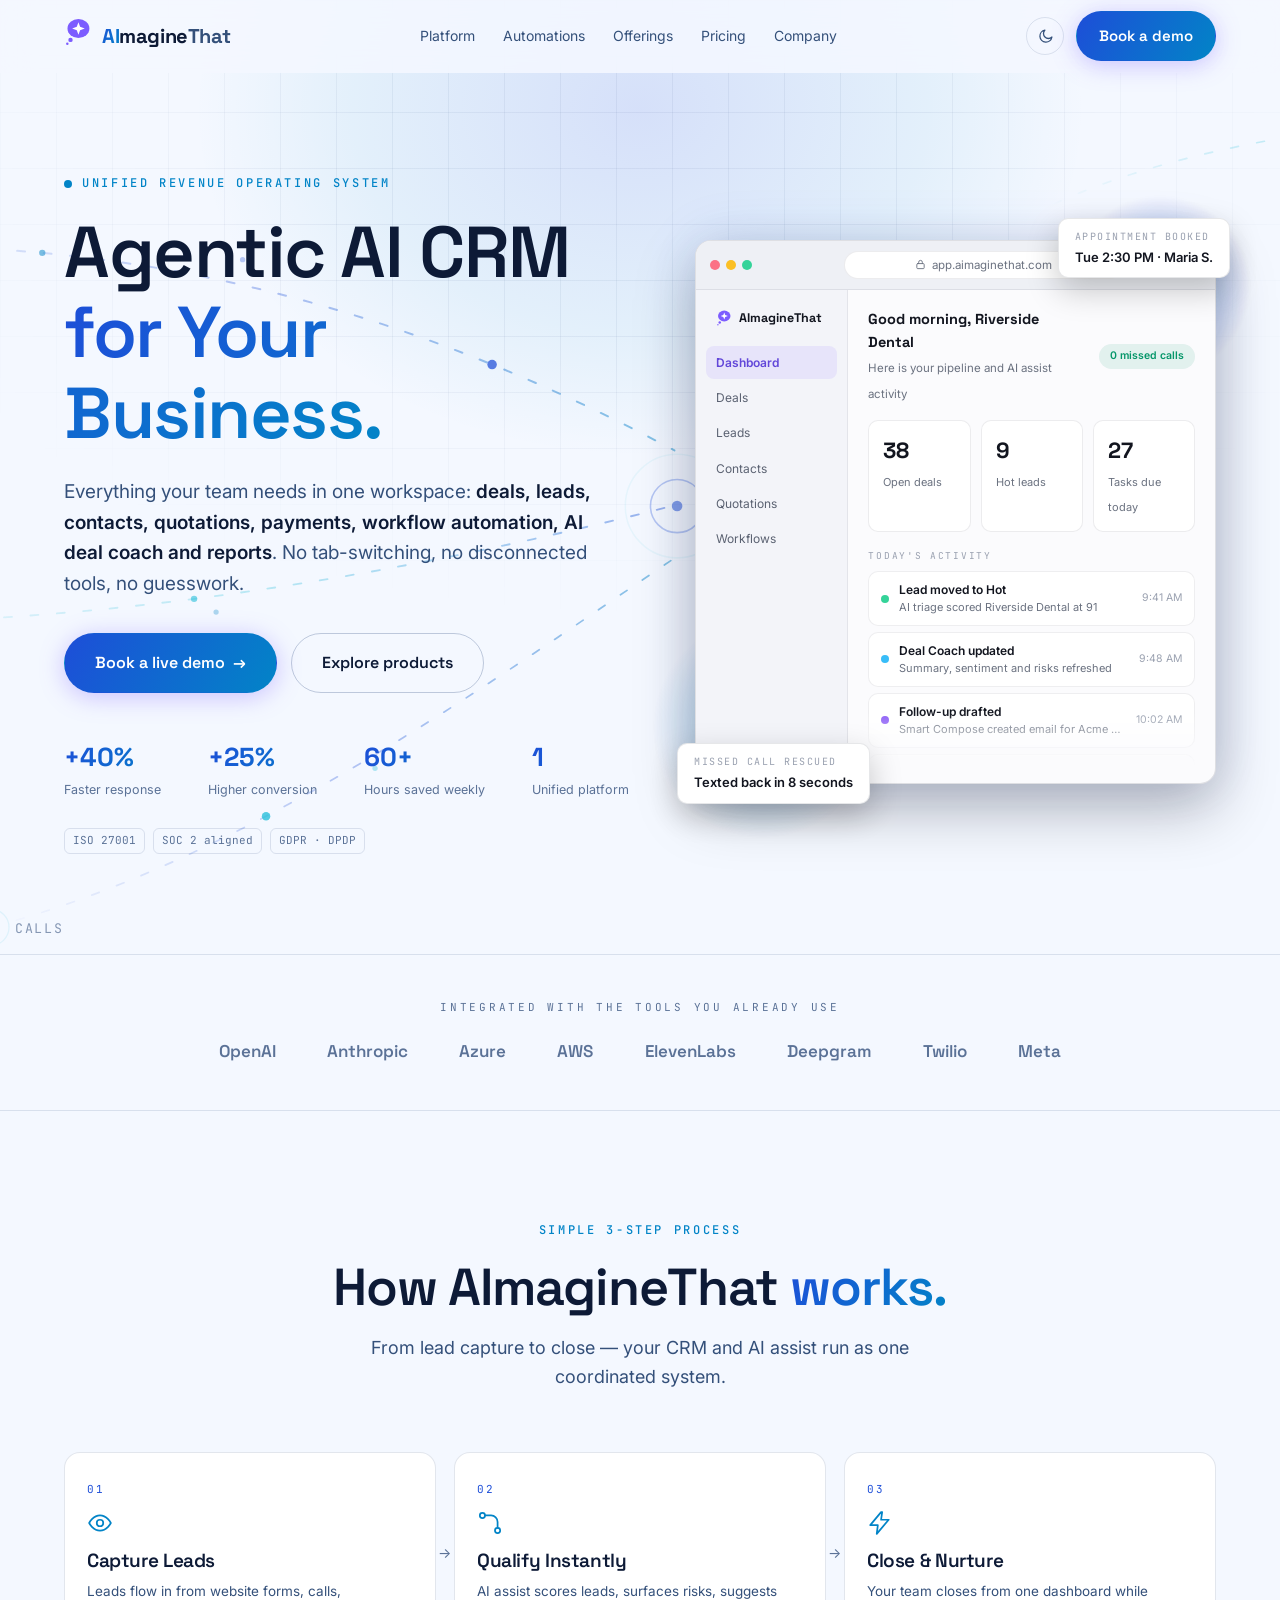
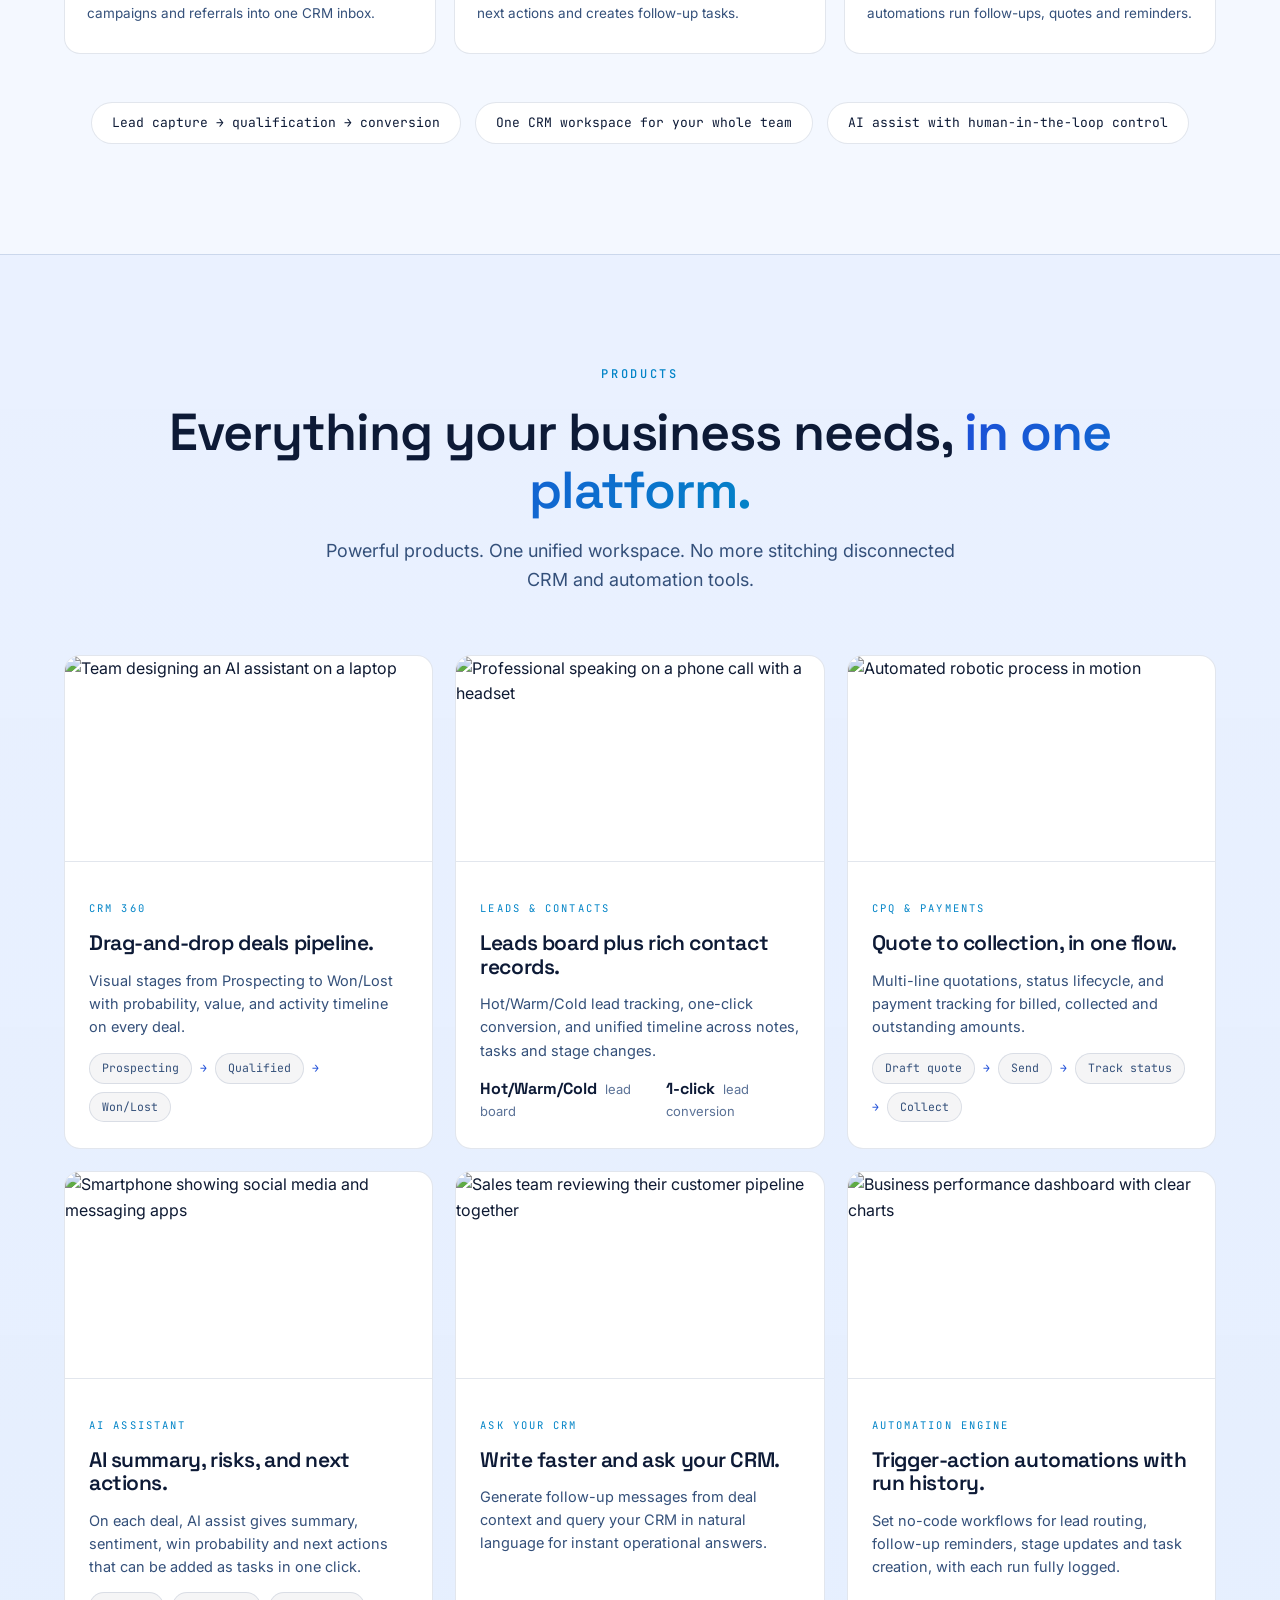
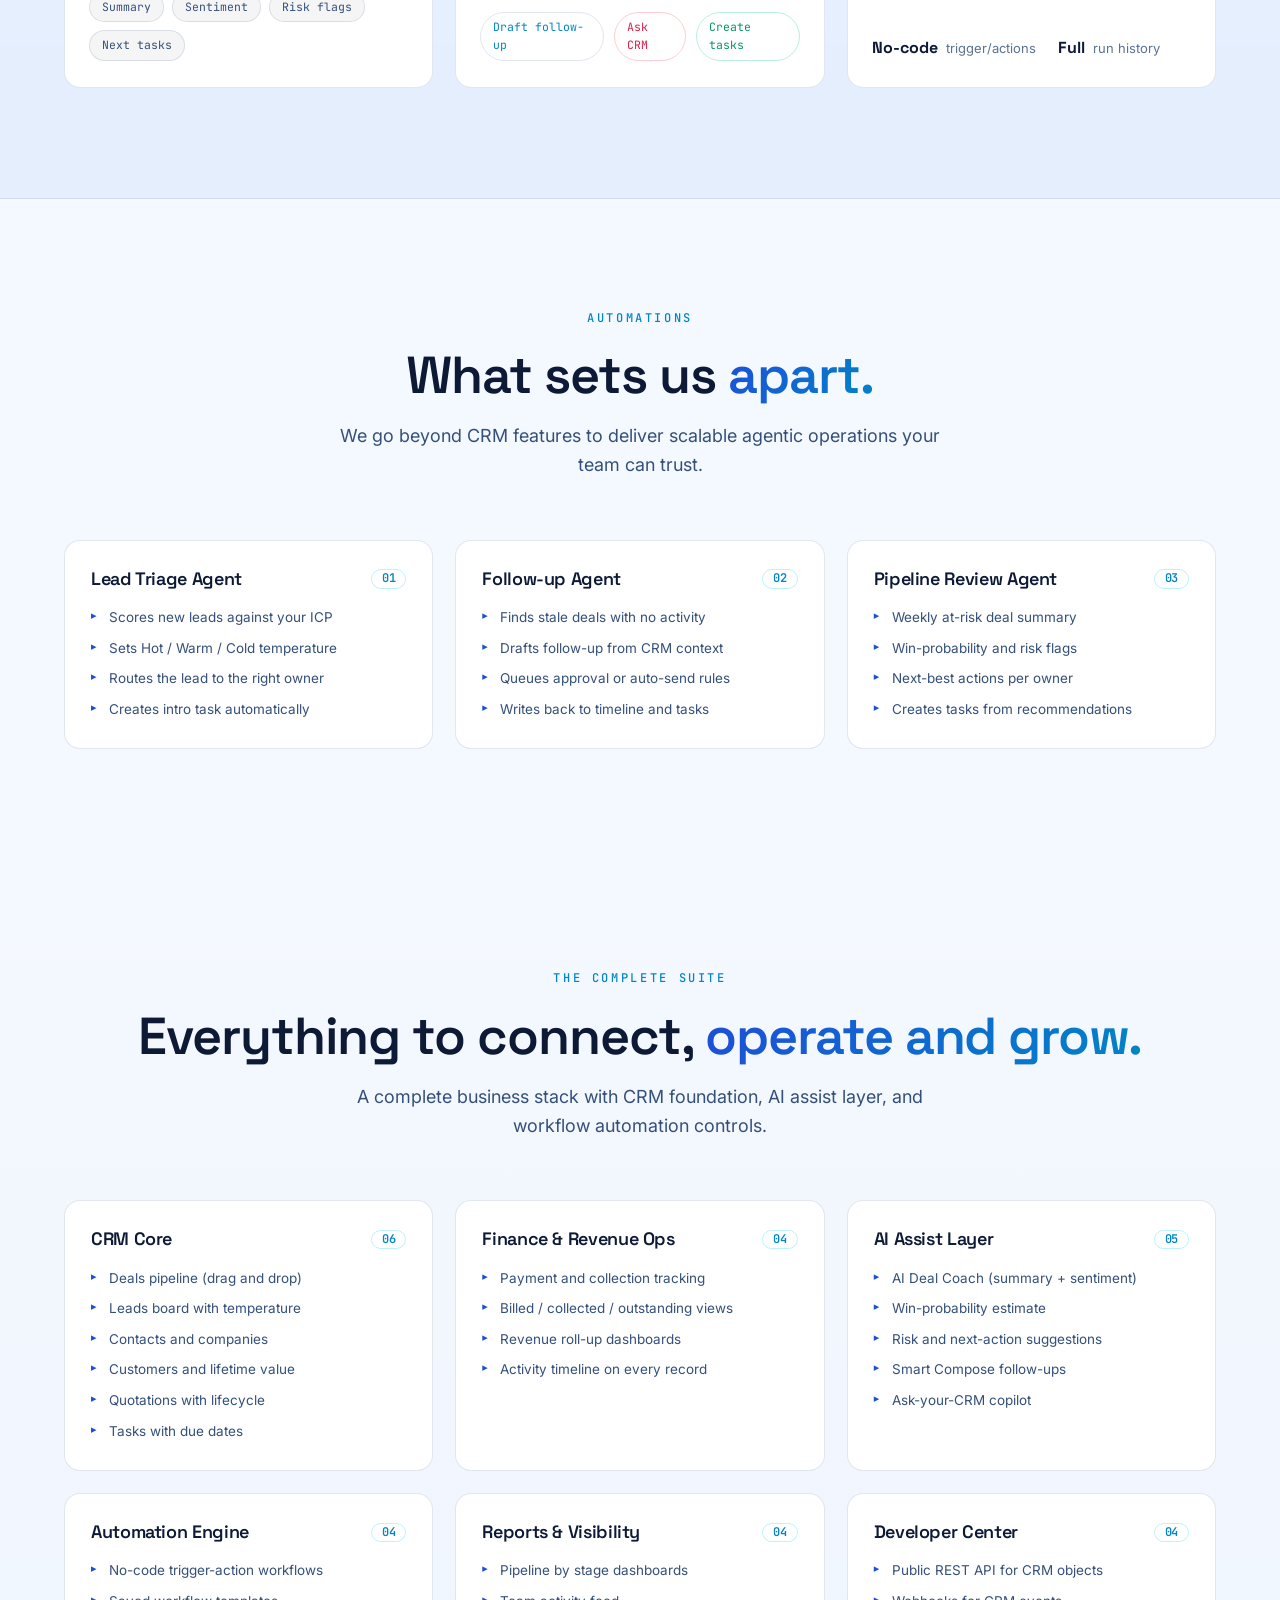
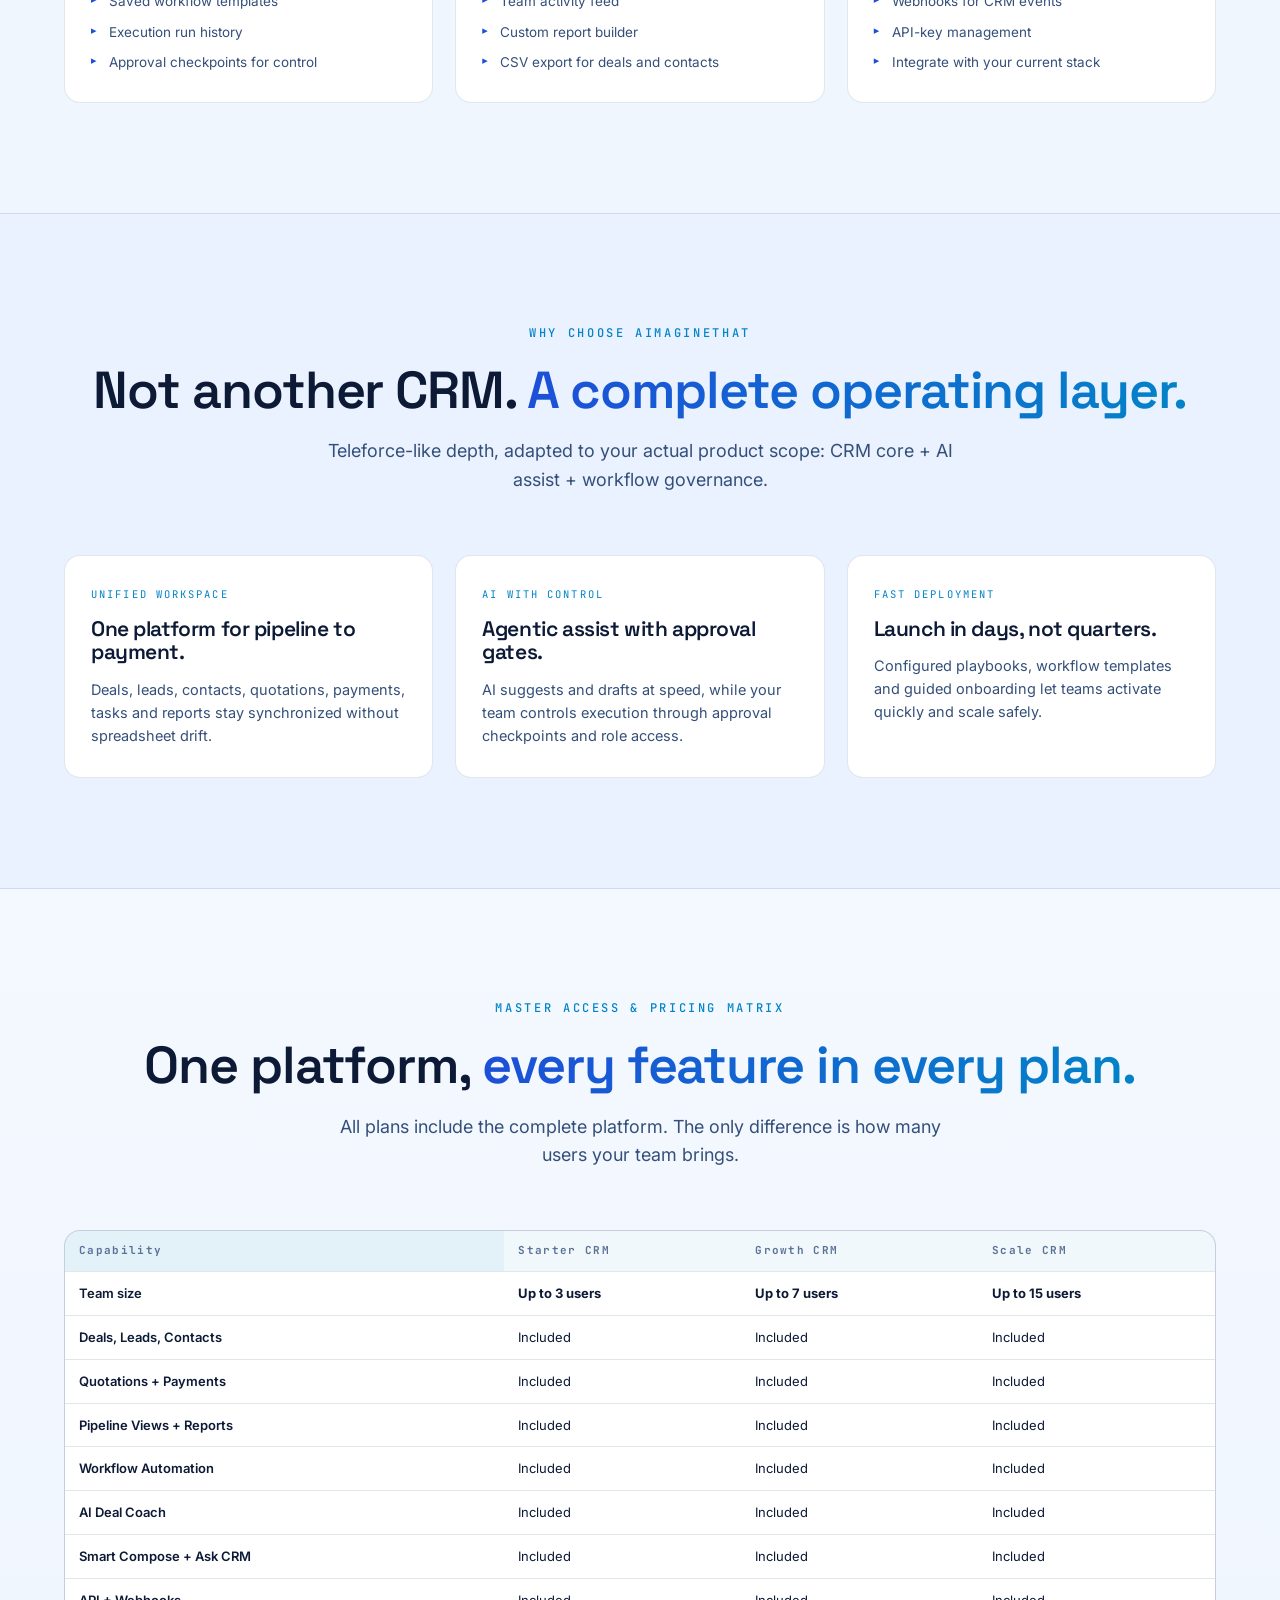
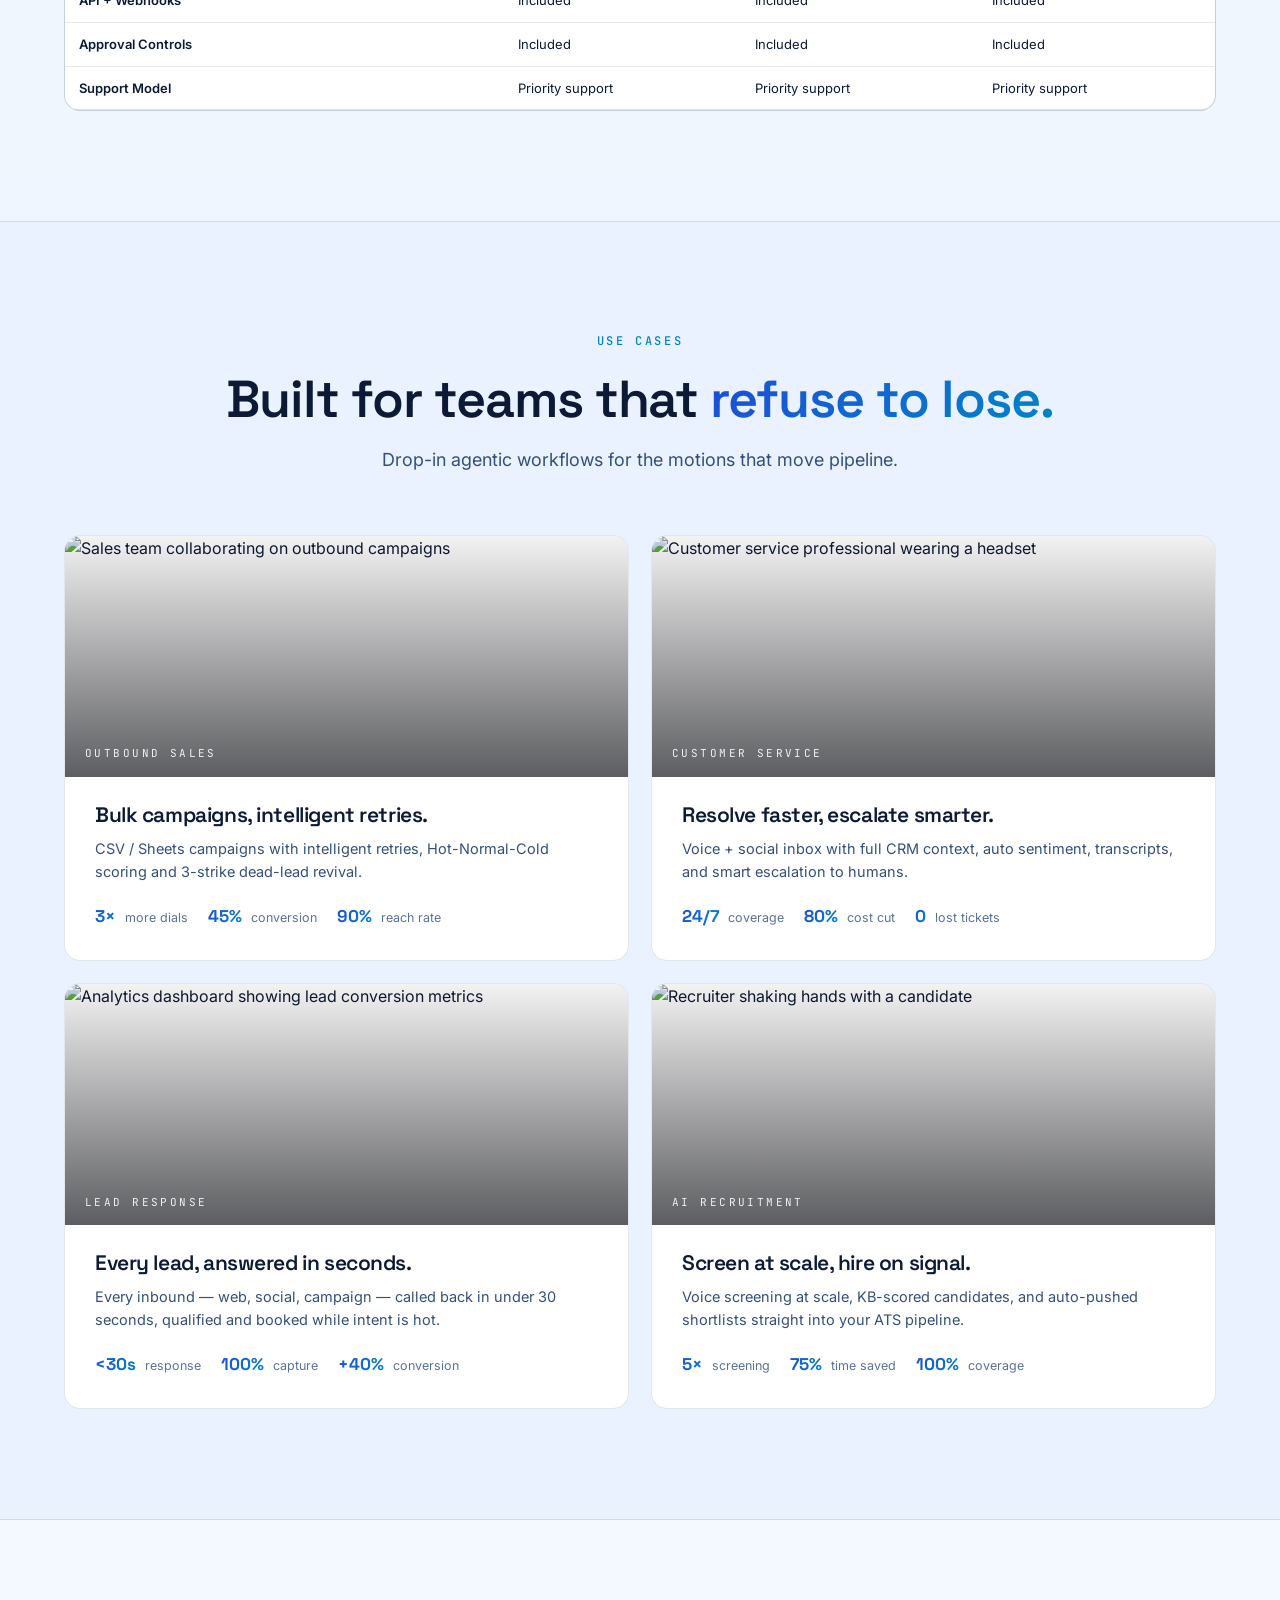
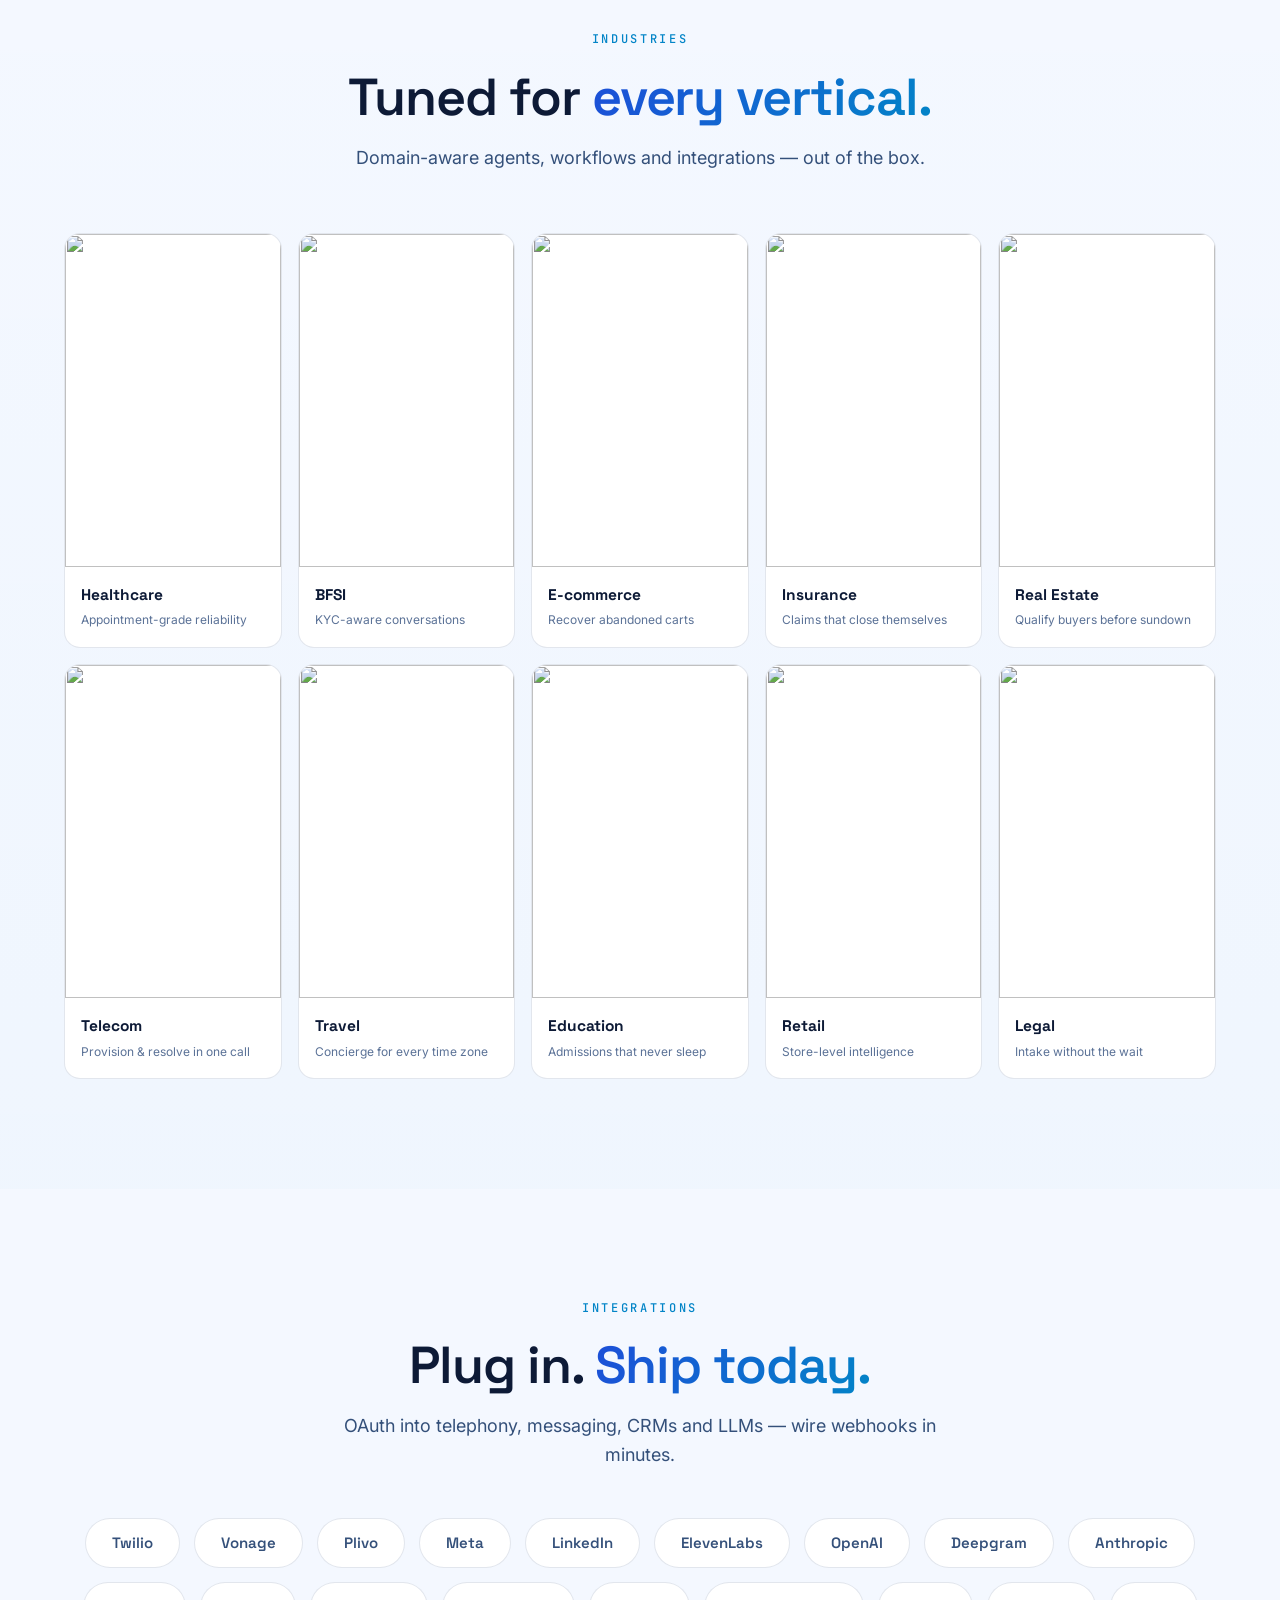
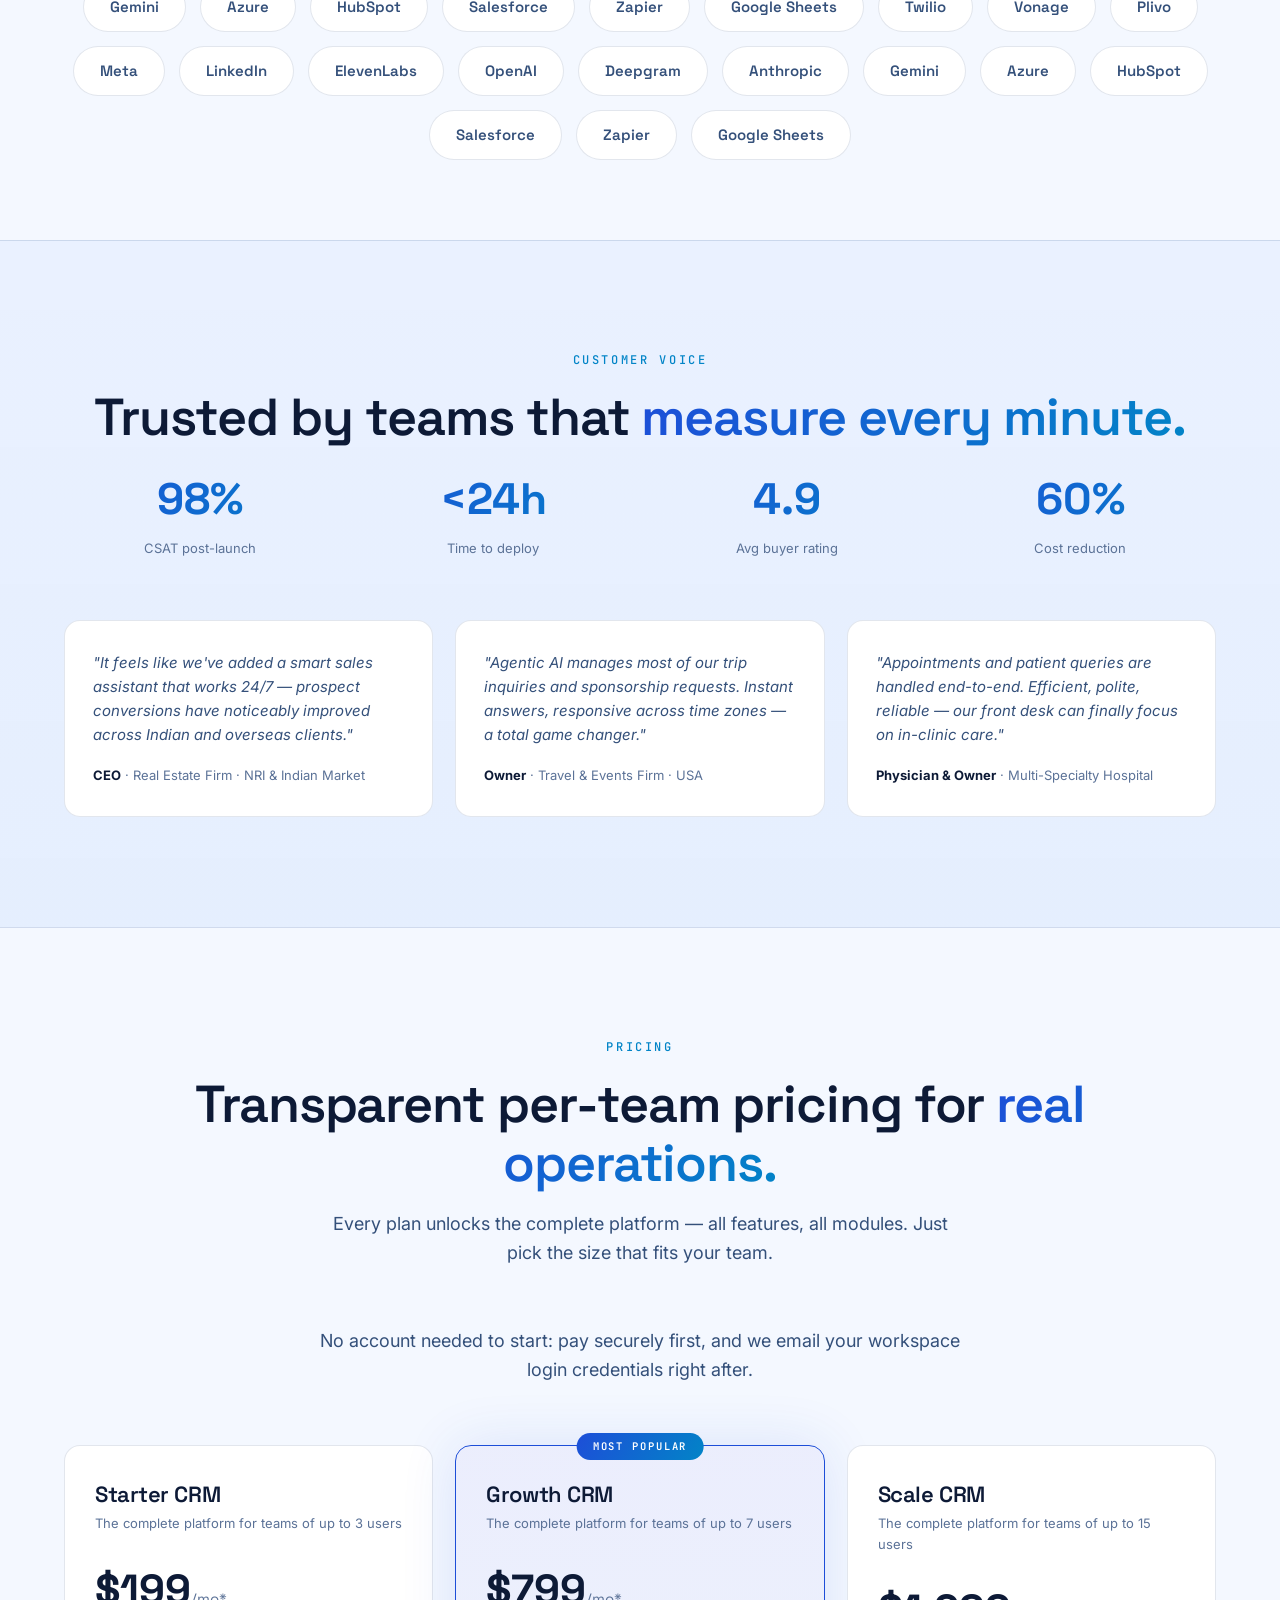
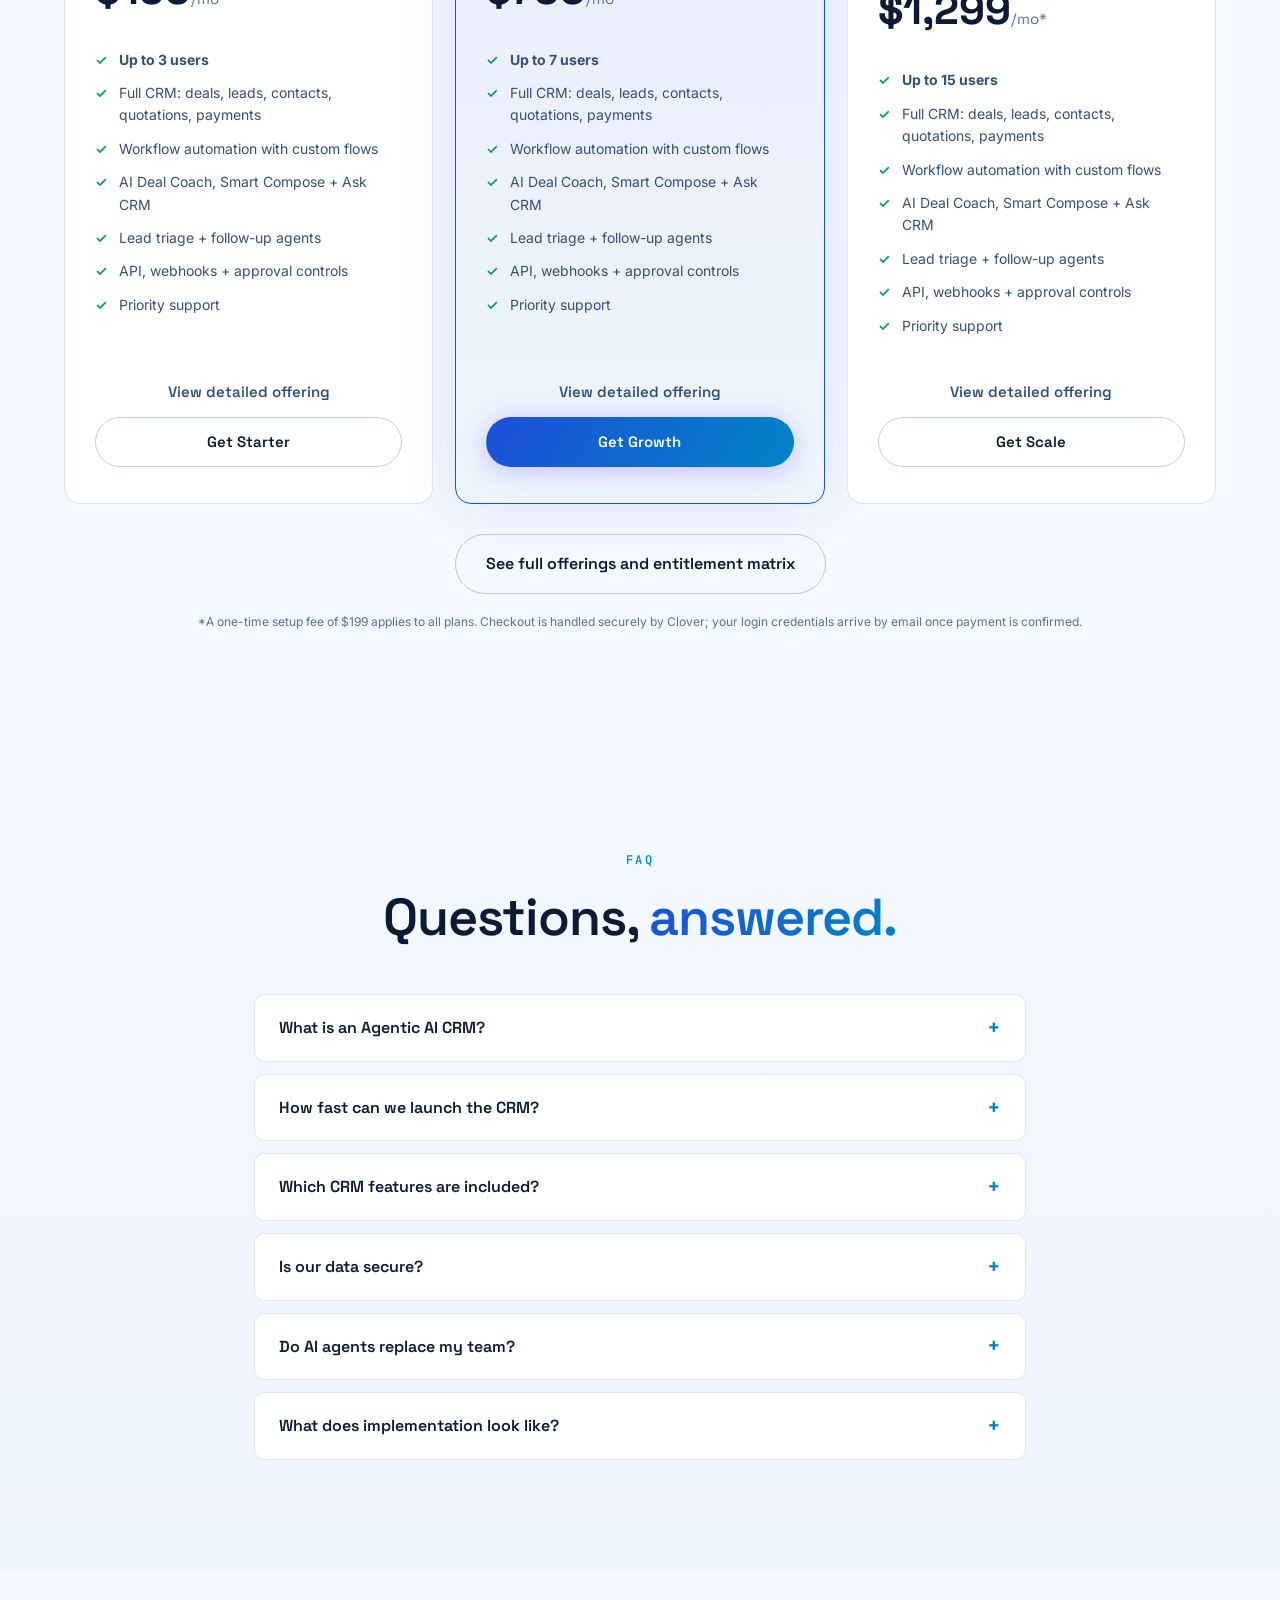
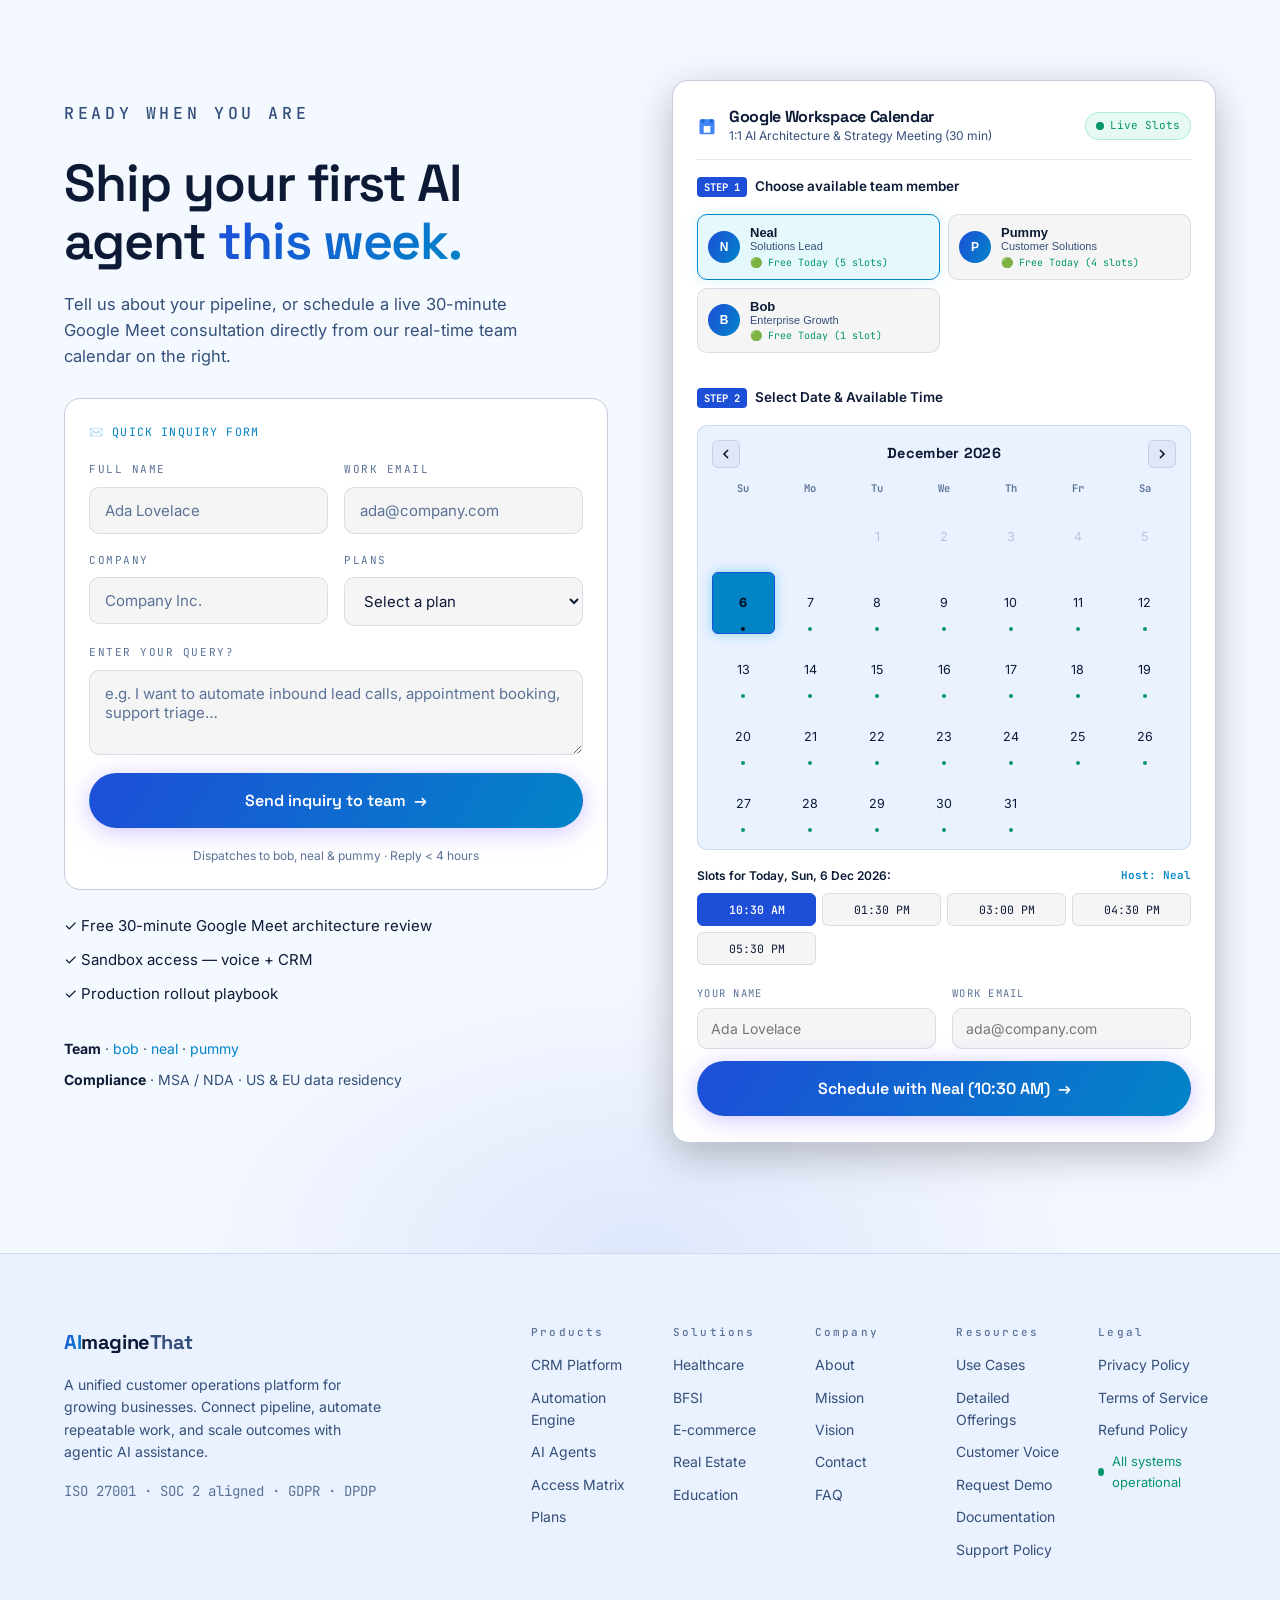
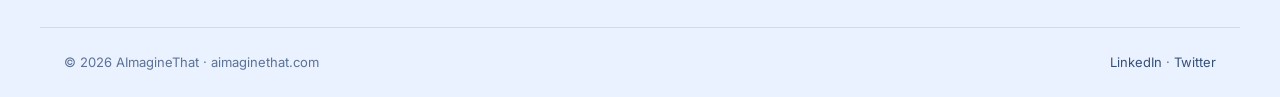
==== commit 9350b7c3: "Link website pricing to public plan checkout" ====
--- a/index.html
+++ b/index.html
@@ -39,7 +39,7 @@
       document.documentElement.setAttribute("data-theme", t);
     })();
   </script>
-  <link rel="stylesheet" href="assets/css/styles.css?v=20260924" />
+  <link rel="stylesheet" href="assets/css/styles.css?v=20260826" />
 
   <!-- Structured data -->
   <script type="application/ld+json">
@@ -772,6 +772,7 @@
         <p class="eyebrow eyebrow--center">PRICING</p>
         <h2 class="section__title" id="pricing-title">Transparent per-team pricing for <span class="grad-text">real operations.</span></h2>
         <p class="section__sub">Every plan unlocks the complete platform — all features, all modules. Just pick the size that fits your team.</p>
+        <p class="section__sub">No account needed to start: pay securely first, and we email your workspace login credentials right after.</p>
 
         <div class="pricing__grid">
           <article class="price reveal">
@@ -788,7 +789,7 @@
               <li>Priority support</li>
             </ul>
             <a class="btn btn--ghost btn--block" href="offerings.html#starter">View detailed offering</a>
-            <a class="btn btn--outline btn--block" href="#contact">Get Starter</a>
+            <a class="btn btn--outline btn--block" rel="nofollow" href="https://app.aimaginethat.com/api/public/plan-payment-link?plan=starter">Get Starter</a>
           </article>
 
           <article class="price price--featured reveal">
@@ -806,7 +807,7 @@
               <li>Priority support</li>
             </ul>
             <a class="btn btn--ghost btn--block" href="offerings.html#growth">View detailed offering</a>
-            <a class="btn btn--primary btn--block" href="#contact">Get Growth</a>
+            <a class="btn btn--primary btn--block" rel="nofollow" href="https://app.aimaginethat.com/api/public/plan-payment-link?plan=growth">Get Growth</a>
           </article>
 
           <article class="price reveal">
@@ -823,13 +824,13 @@
               <li>Priority support</li>
             </ul>
             <a class="btn btn--ghost btn--block" href="offerings.html#scale">View detailed offering</a>
-            <a class="btn btn--outline btn--block" href="#contact">Get Scale</a>
+            <a class="btn btn--outline btn--block" rel="nofollow" href="https://app.aimaginethat.com/api/public/plan-payment-link?plan=scale">Get Scale</a>
           </article>
         </div>
         <div class="pricing__more reveal">
           <a class="btn btn--outline btn--lg" href="offerings.html">See full offerings and entitlement matrix</a>
         </div>
-        <p class="pricing__note reveal">*A one-time setup fee of $199 applies to all plans.</p>
+        <p class="pricing__note reveal">*A one-time setup fee of $199 applies to all plans. Checkout is handled securely by Clover; your login credentials arrive by email once payment is confirmed.</p>
       </div>
     </section>
 
@@ -919,7 +920,6 @@
 
           <div class="contact__meta">
             <p><b>Team</b> · <a href="mailto:bob@aimaginethat.com">bob</a> · <a href="mailto:neal@aimaginethat.com">neal</a> · <a href="mailto:pummy@aimaginethat.com">pummy</a></p>
-            <p><b>Office</b> · 42360 Ann Arbor Road East, Suite 146,<br>Plymouth, MI 48170</p>
             <p><b>Compliance</b> · MSA / NDA · US &amp; EU data residency</p>
           </div>
         </div>
@@ -1114,9 +1114,9 @@
         </div>
         <div>
           <h4>Legal</h4>
-          <a href="privacy.html">Privacy Policy</a>
-          <a href="terms.html">Terms of Service</a>
-          <a href="terms.html#refunds">Refund Policy</a>
+          <a href="#">Privacy Policy</a>
+          <a href="#">Terms of Service</a>
+          <a href="#">Refund Policy</a>
           <p class="footer__status"><span class="pulse-dot pulse-dot--green"></span> All systems operational</p>
         </div>
       </nav>
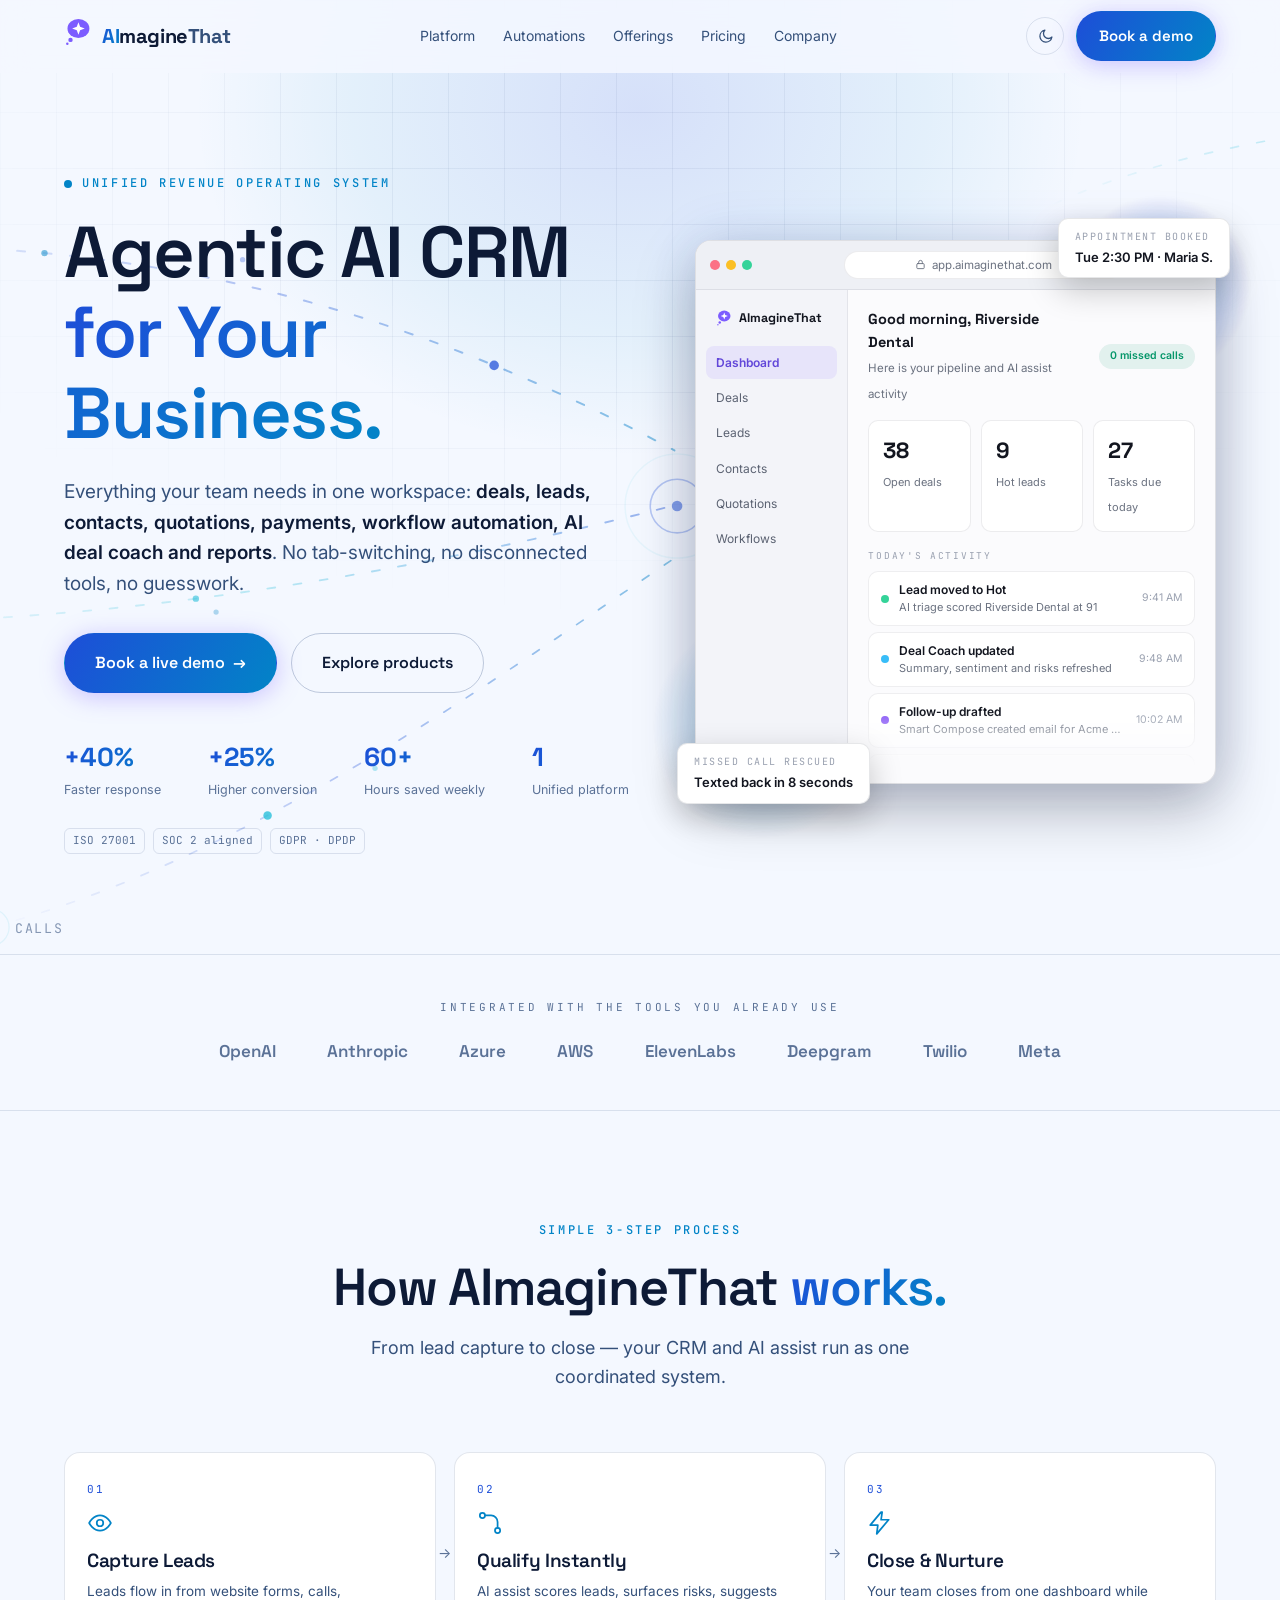
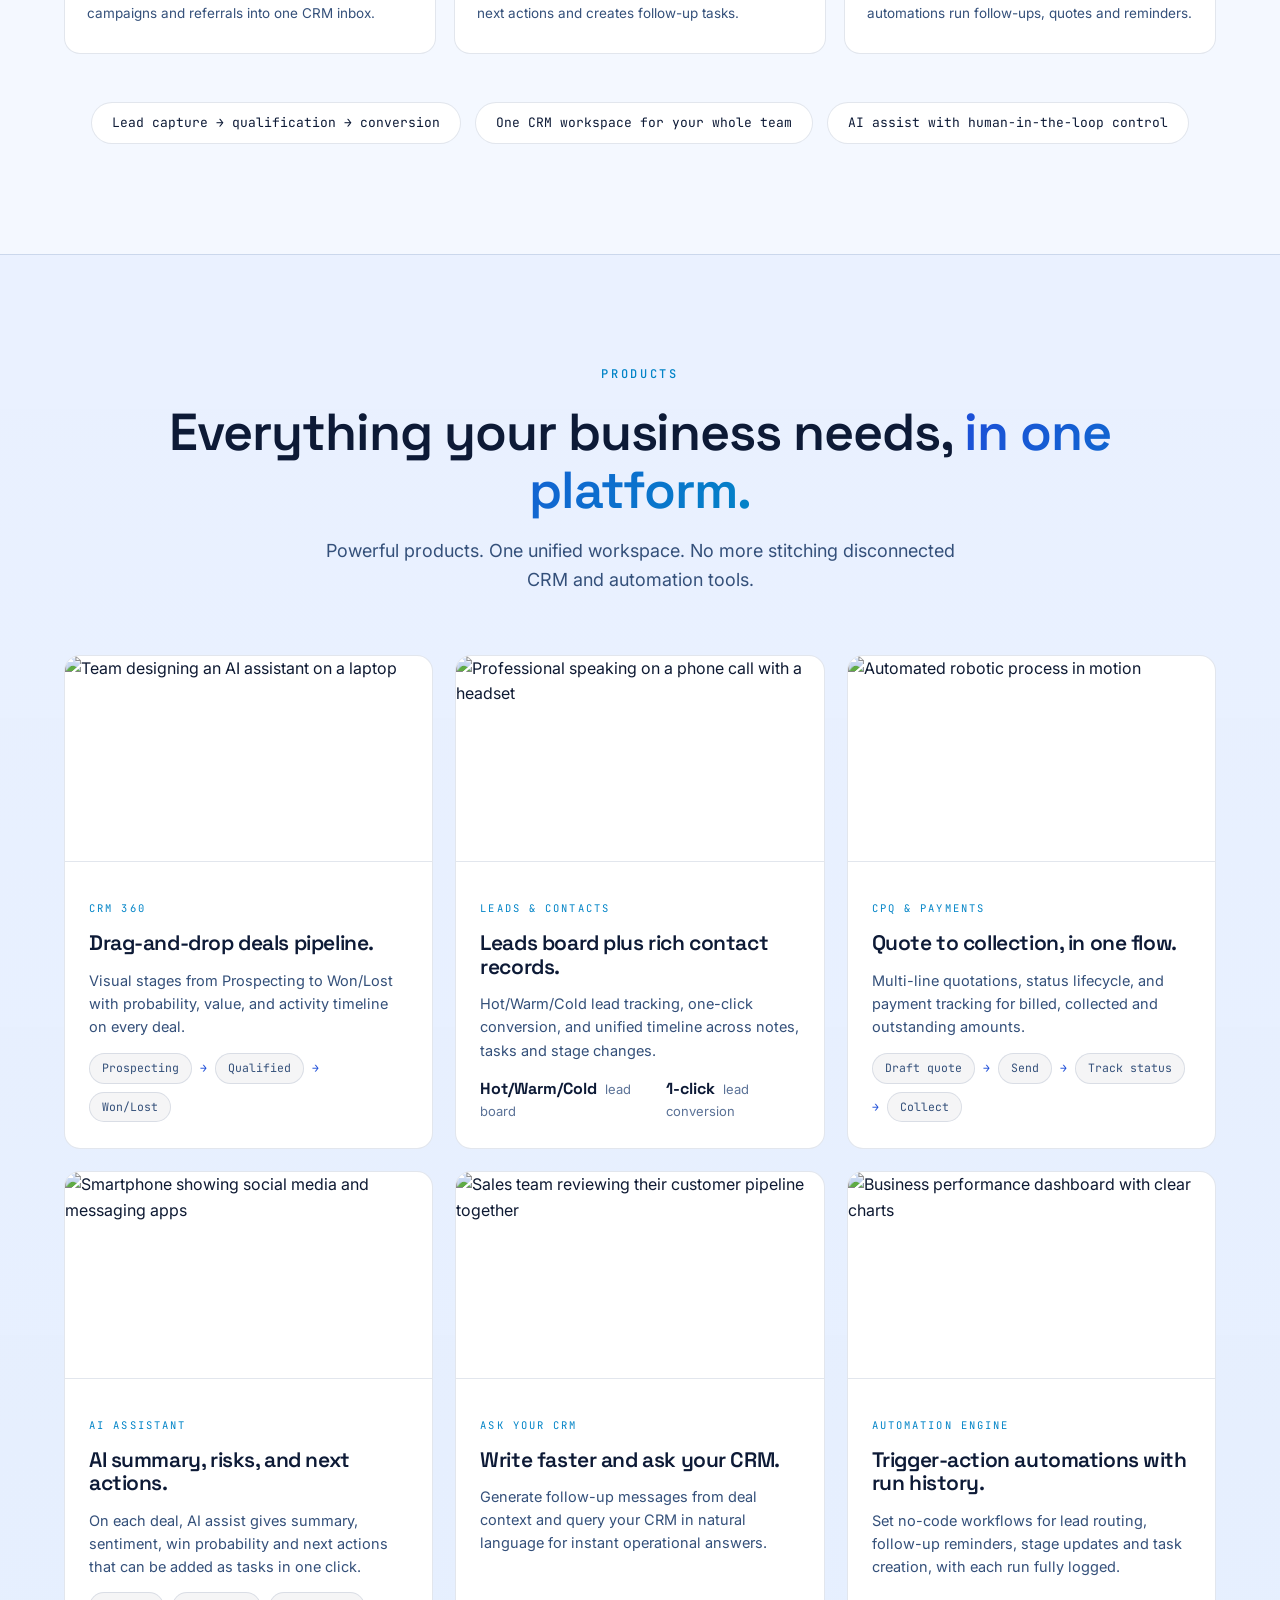
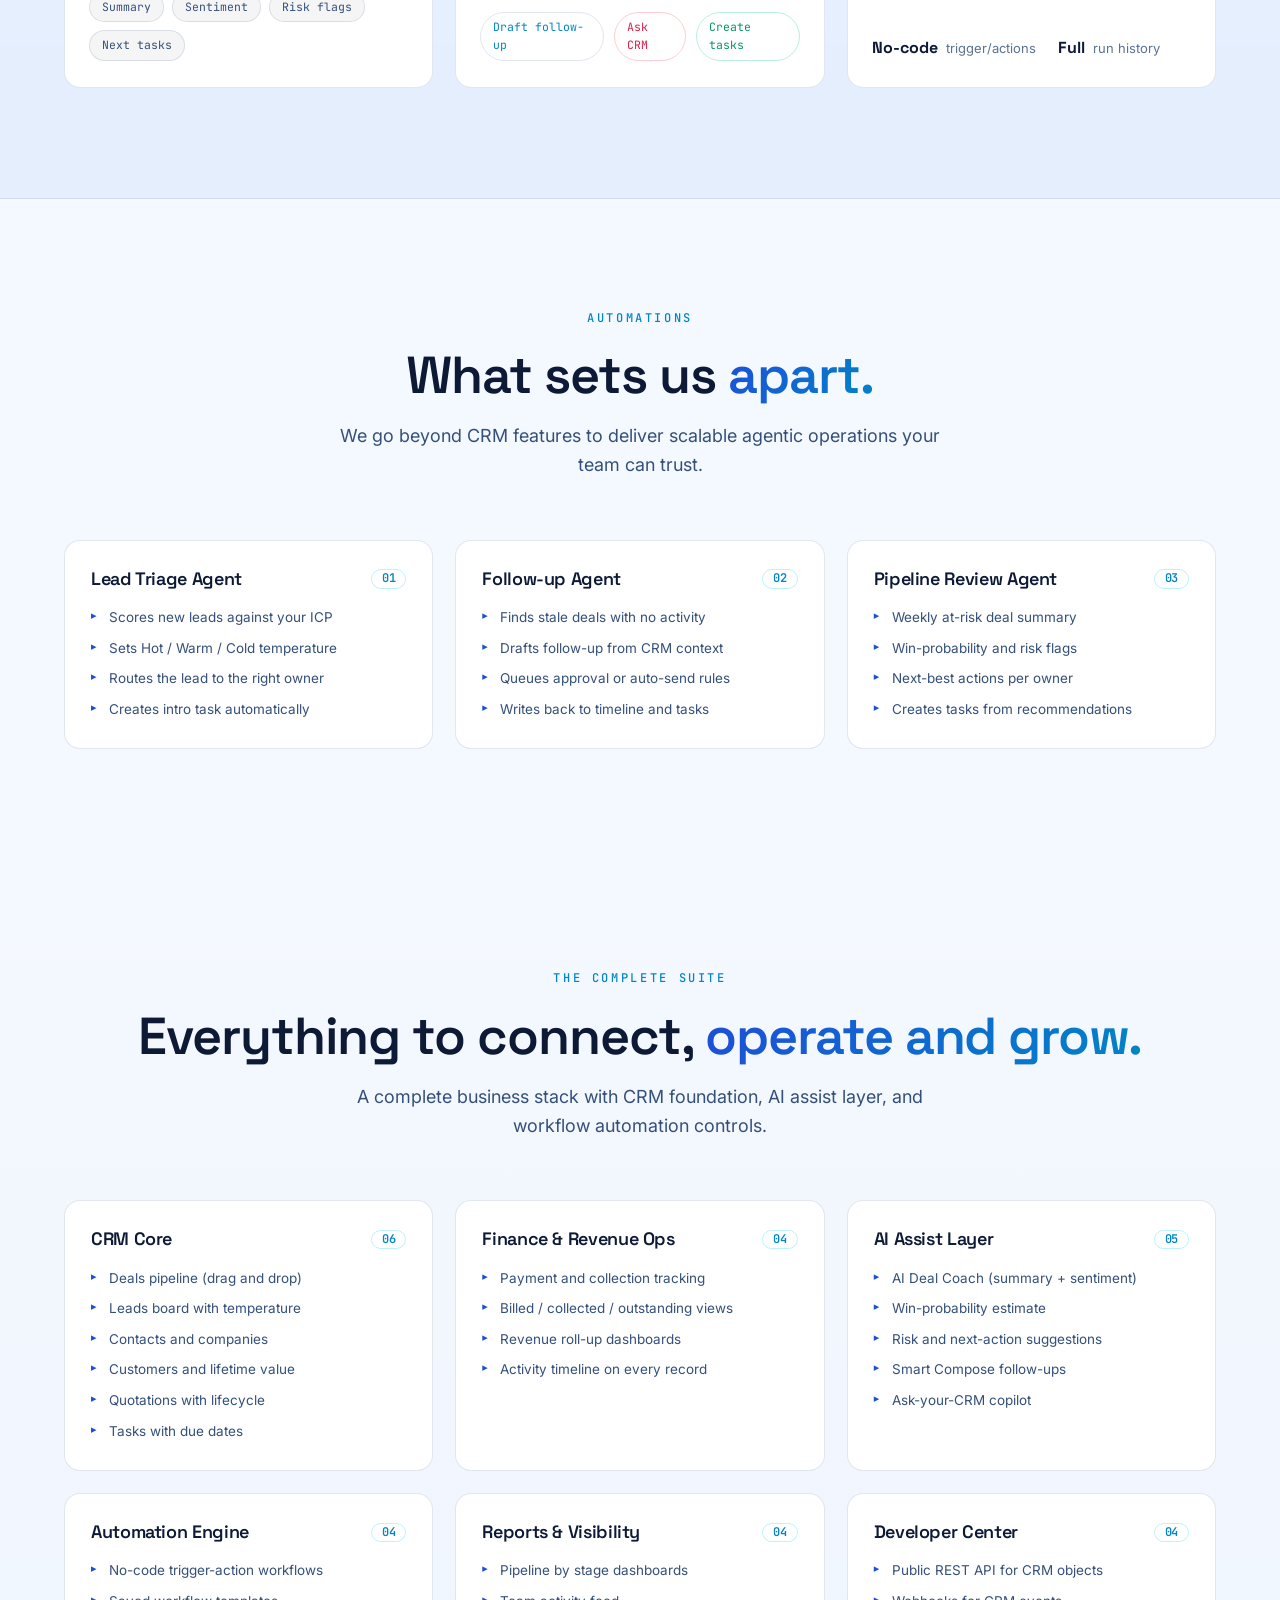
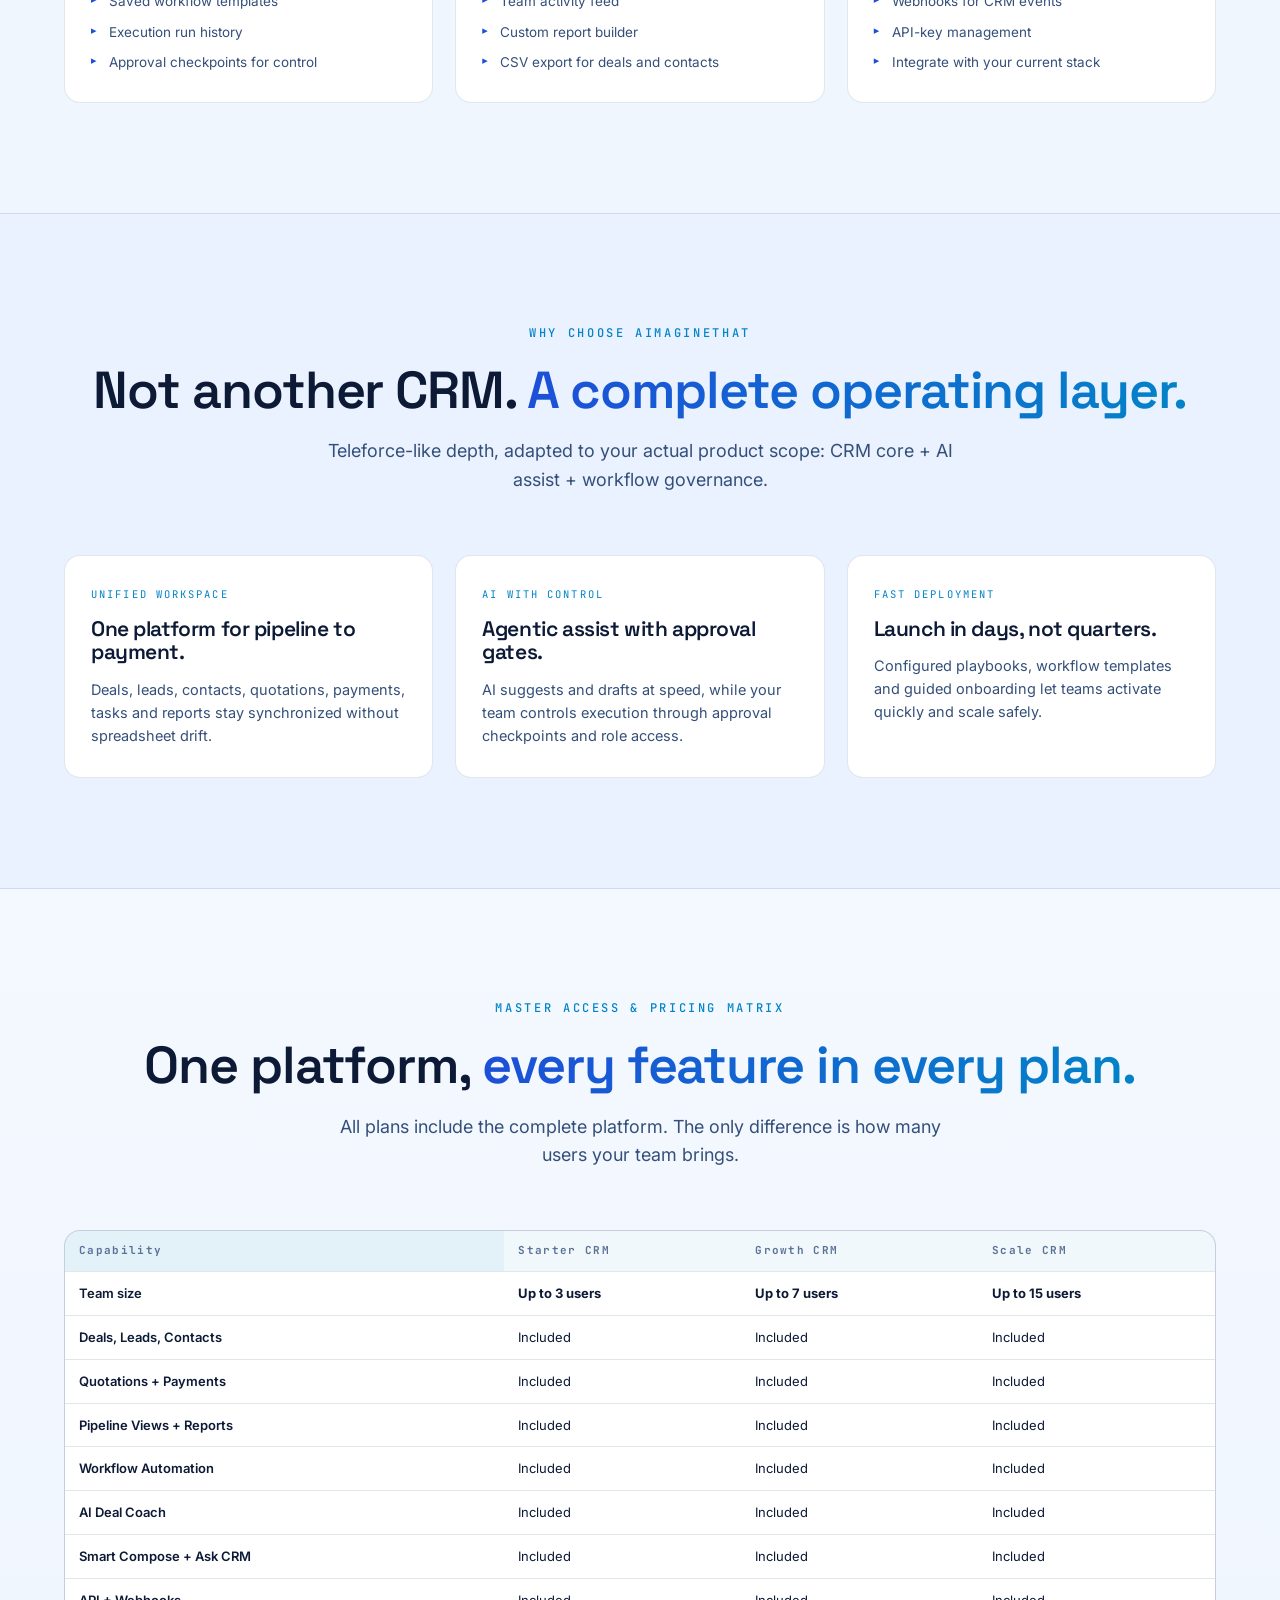
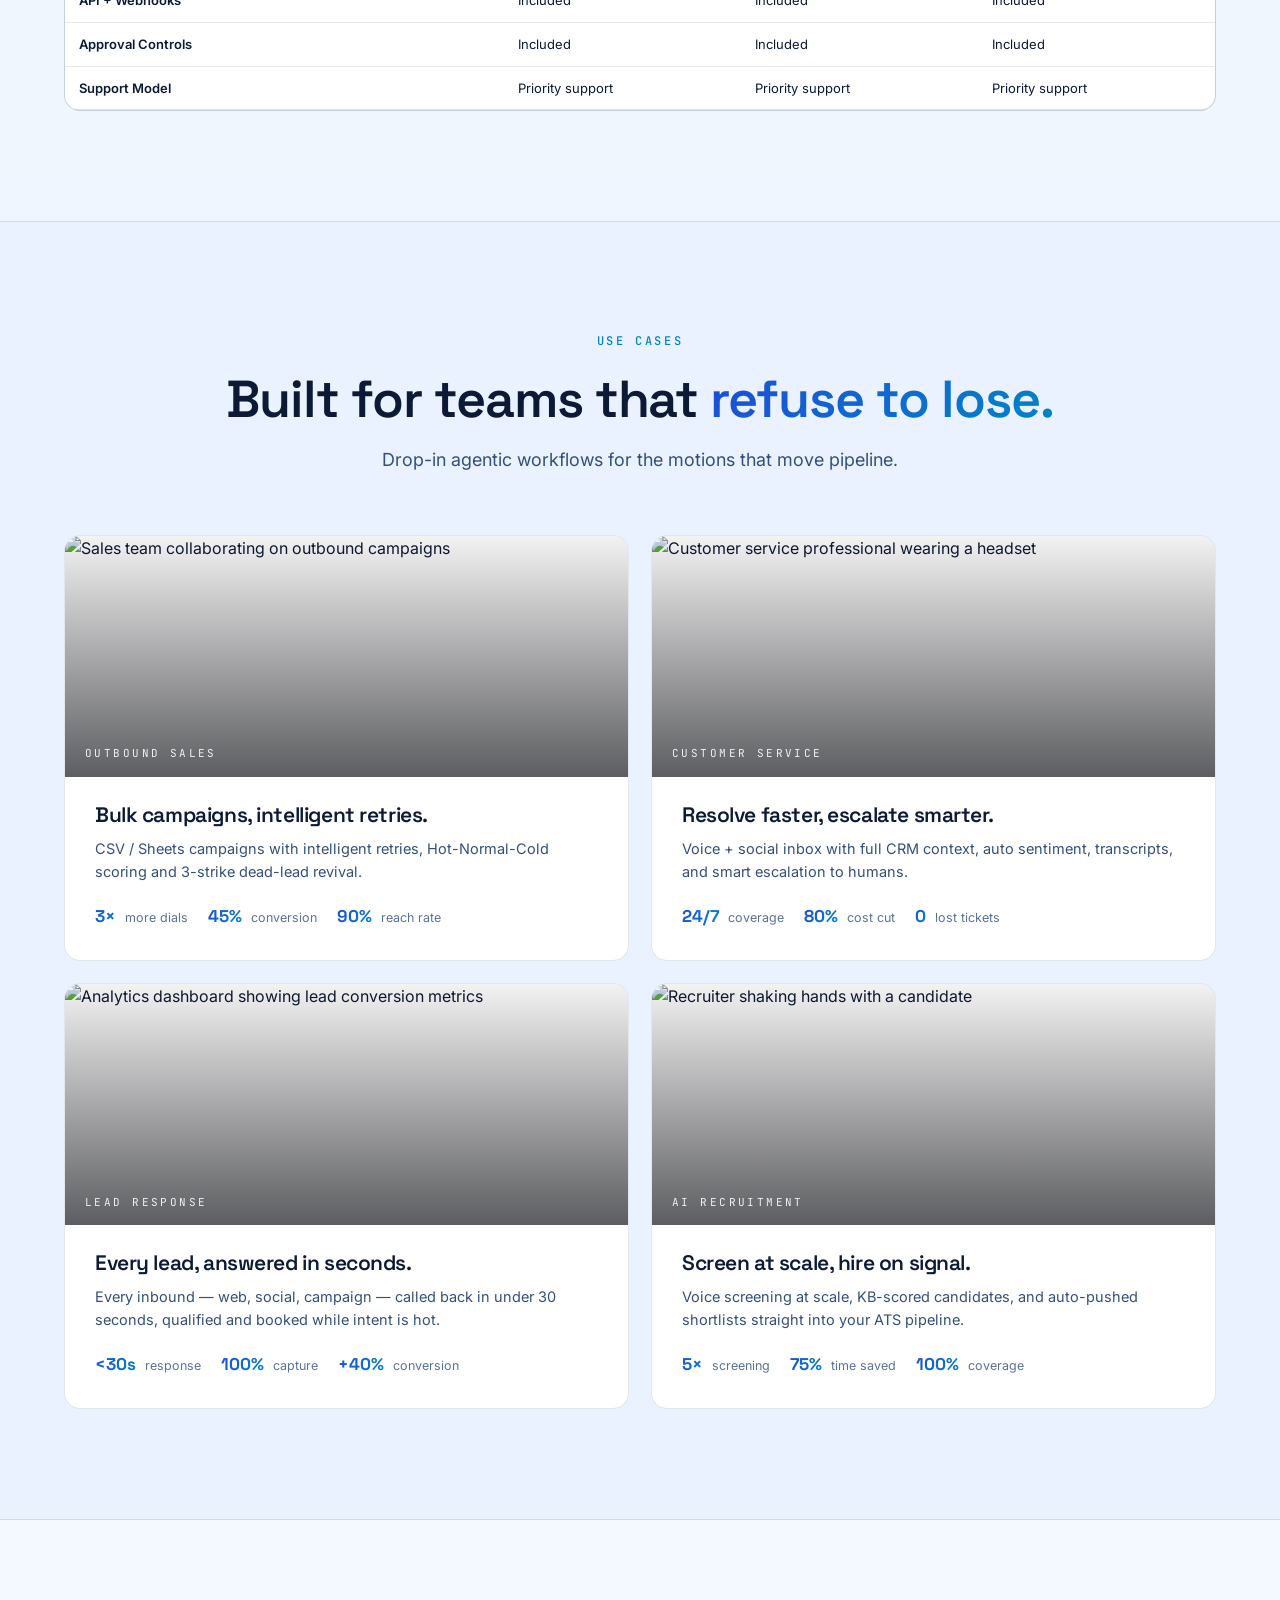
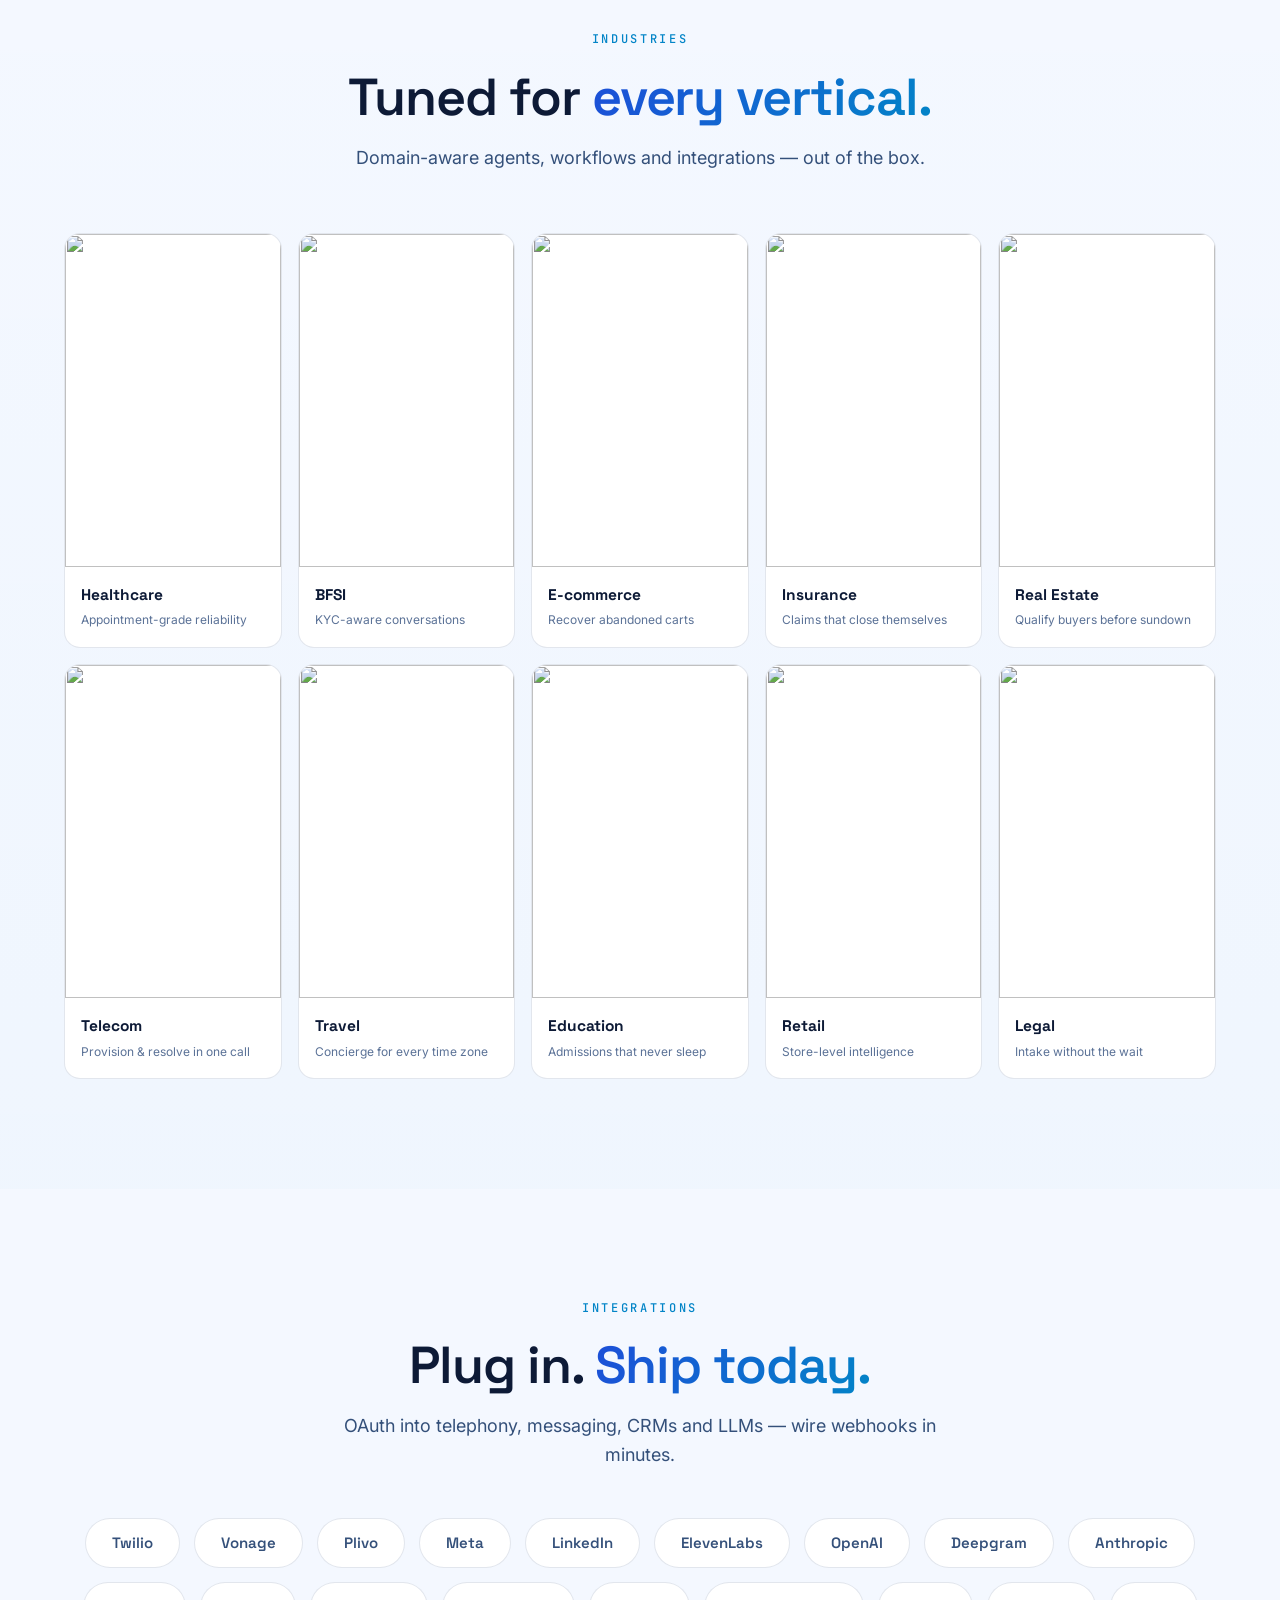
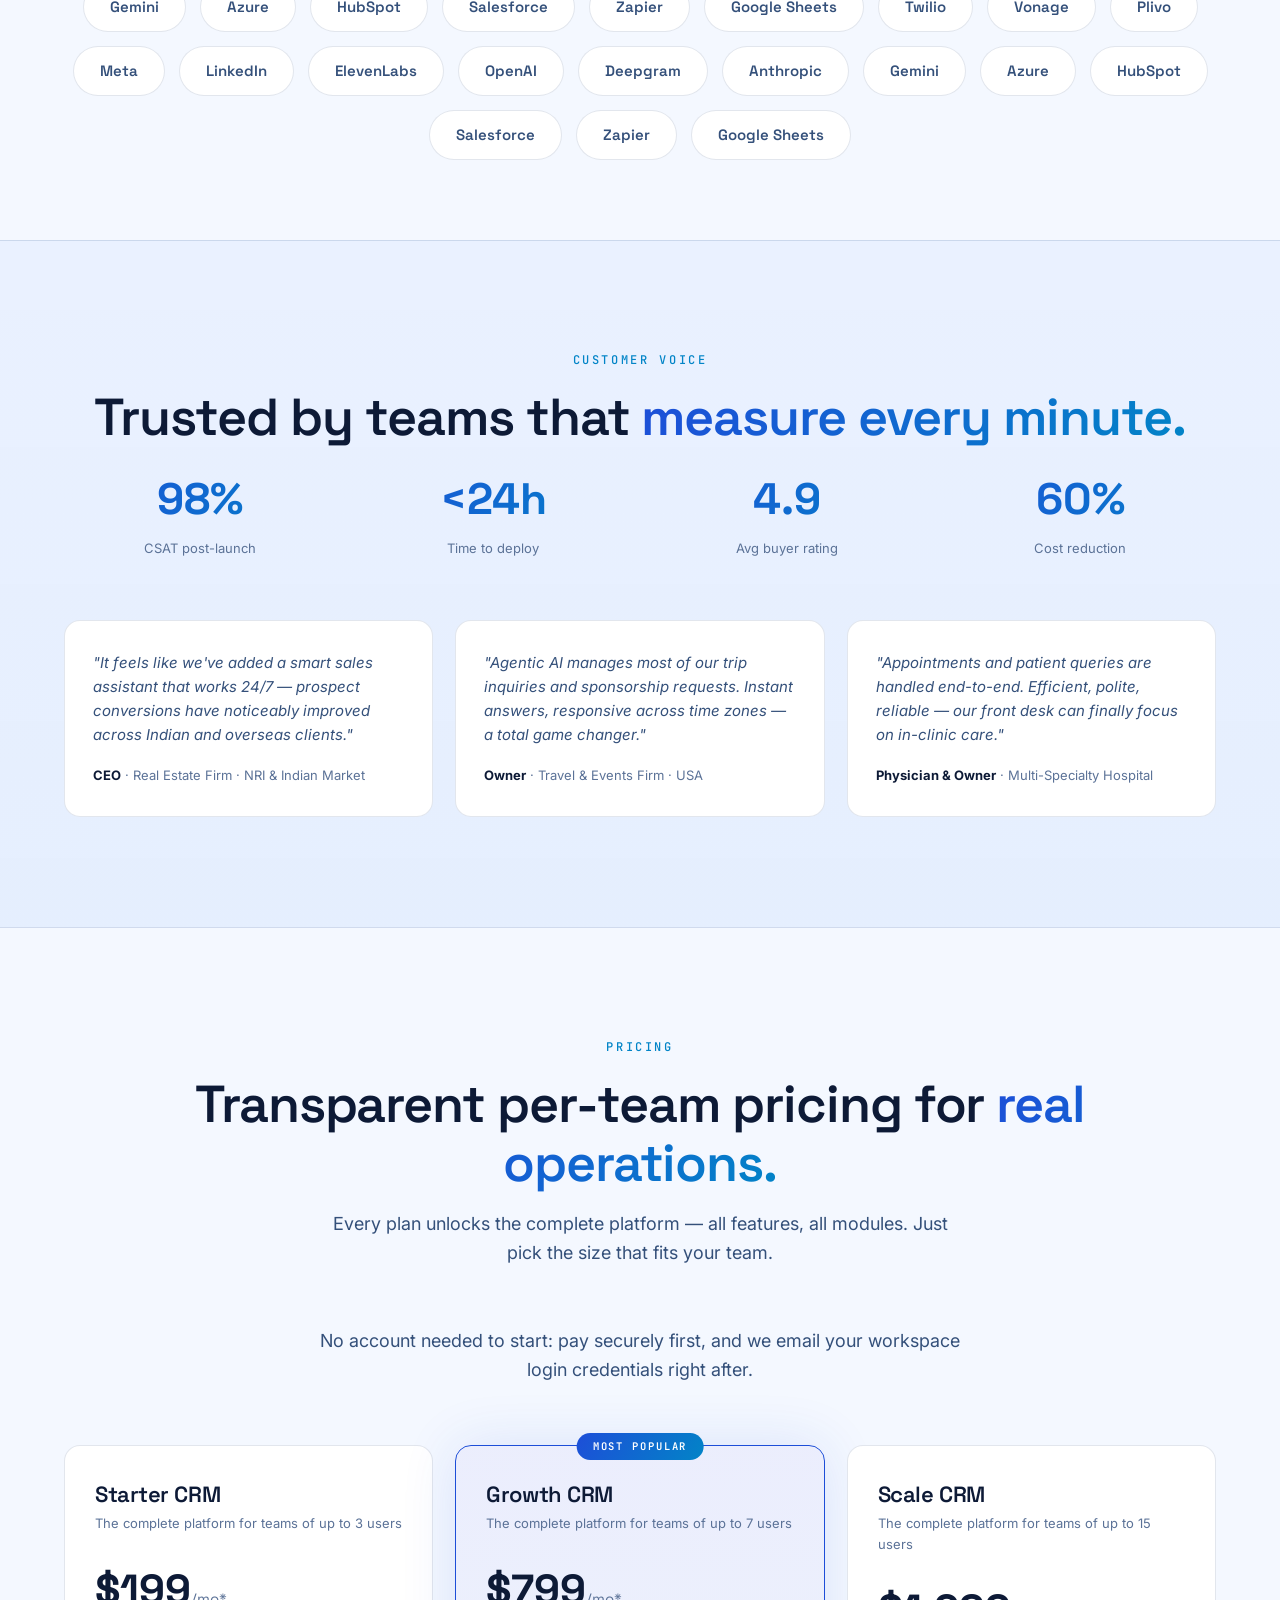
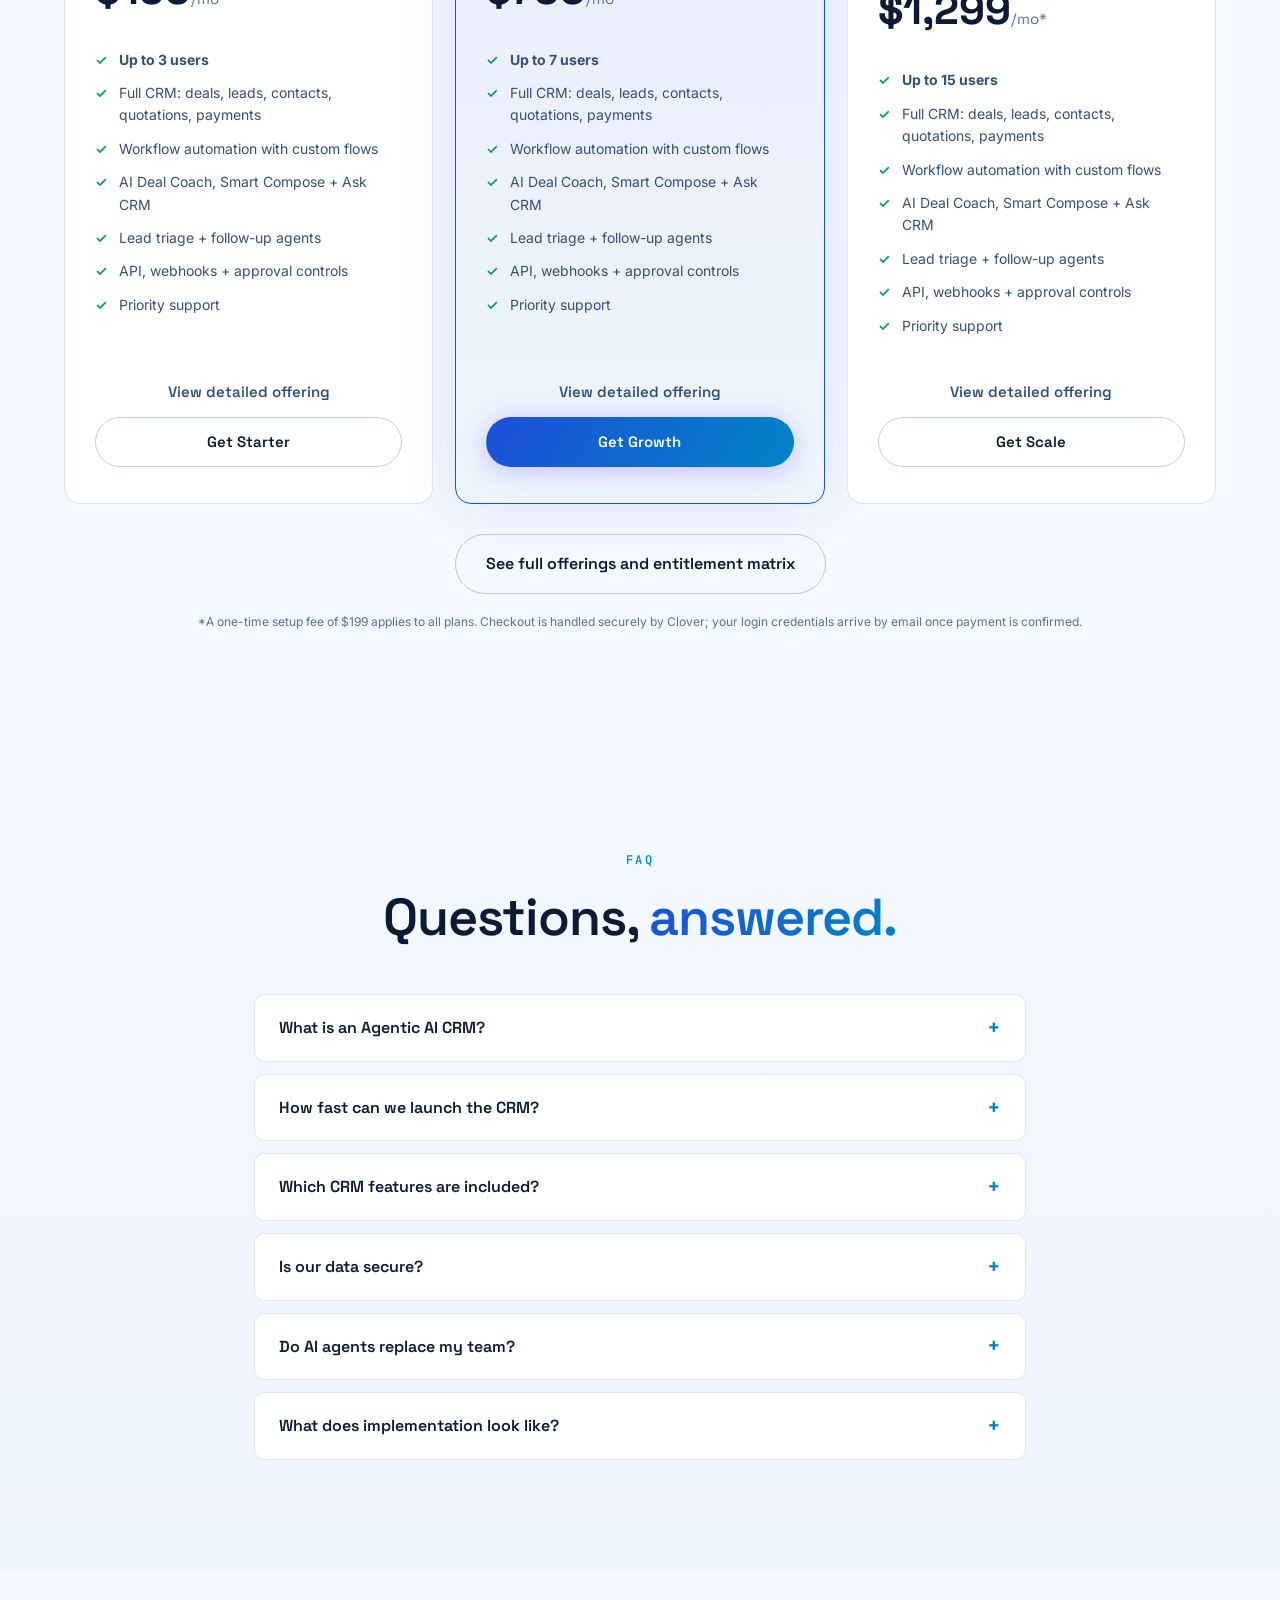
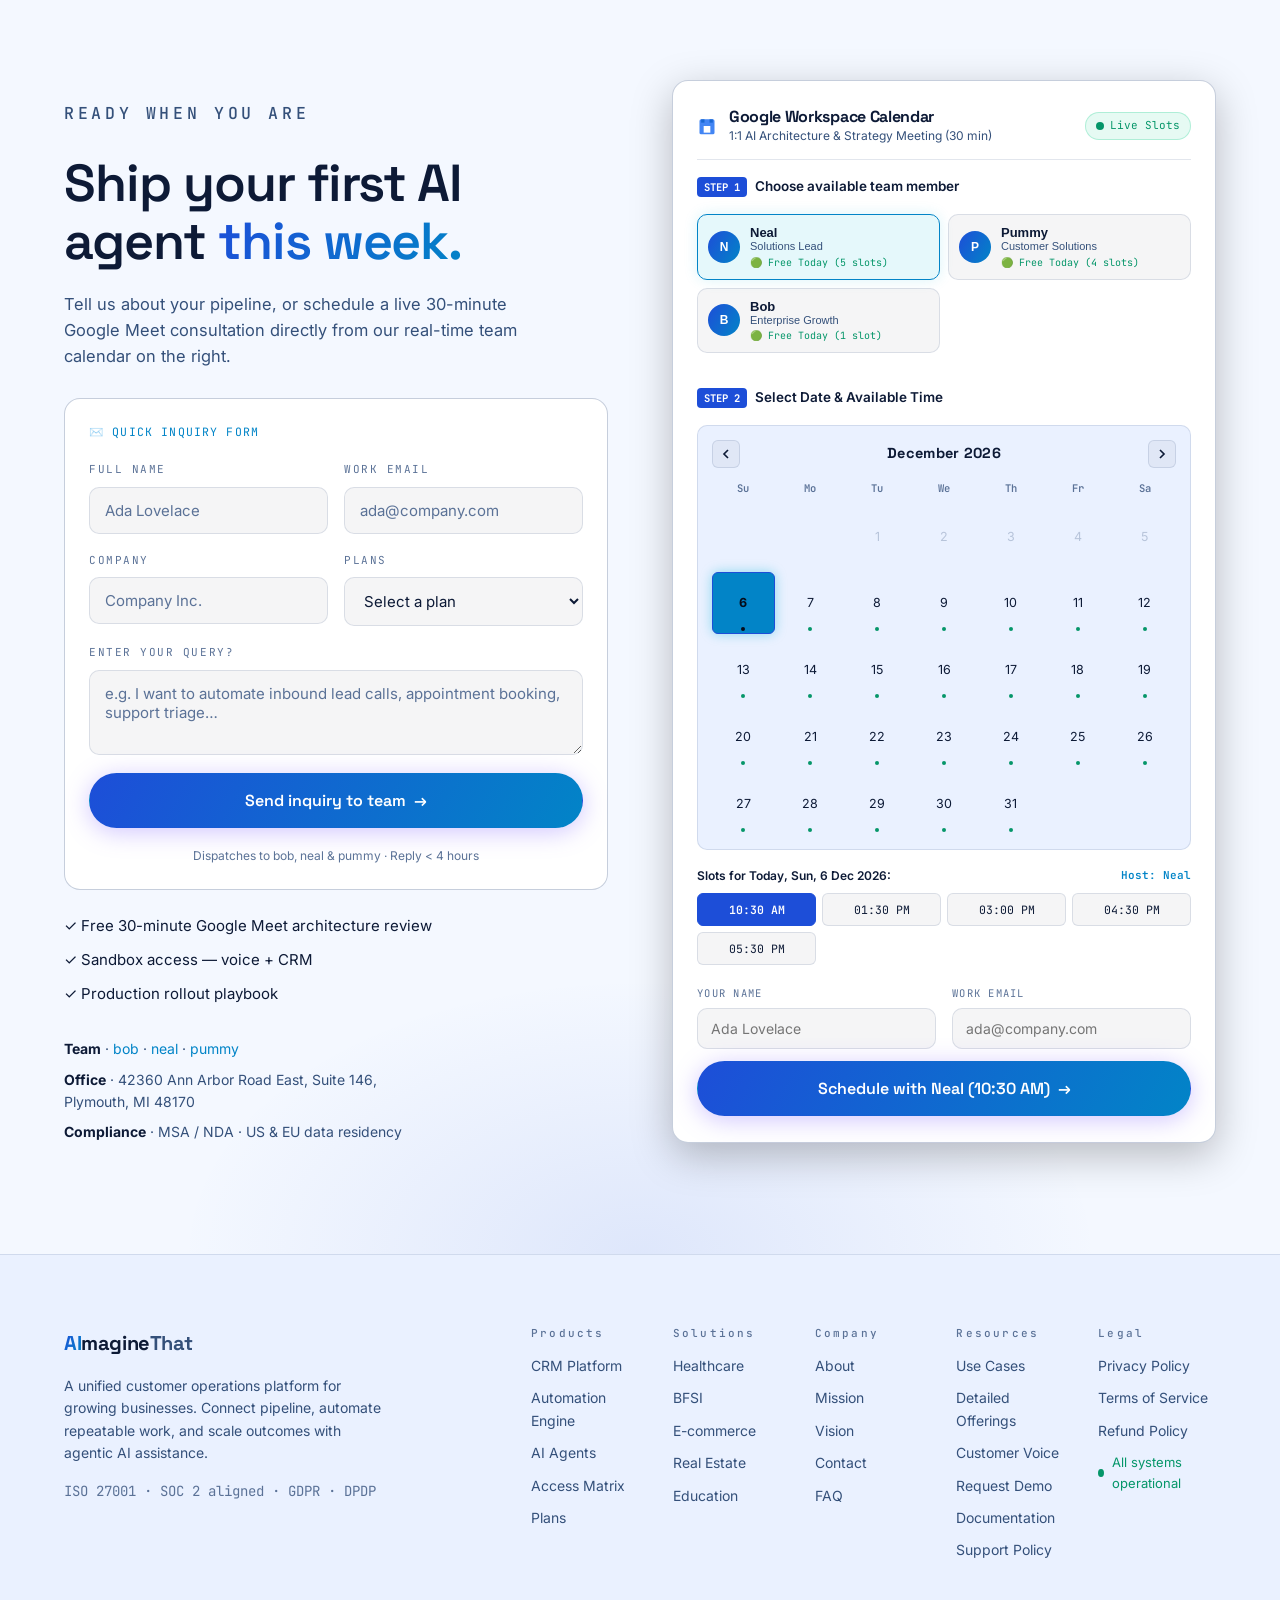
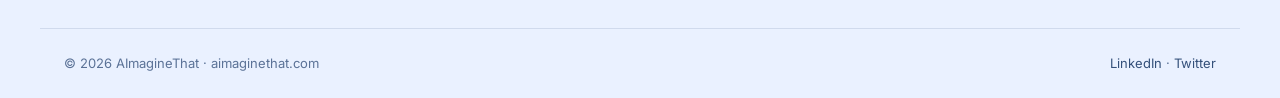
==== commit 20db935f: "Merge 9350b7c305d025d8c22976cc8a5302cf6bb573c1 into ca1d453c24239f6c987e470e8620a267cf4f6074" ====
--- a/index.html
+++ b/index.html
@@ -39,7 +39,7 @@
       document.documentElement.setAttribute("data-theme", t);
     })();
   </script>
-  <link rel="stylesheet" href="assets/css/styles.css?v=20260826" />
+  <link rel="stylesheet" href="assets/css/styles.css?v=20260924" />
 
   <!-- Structured data -->
   <script type="application/ld+json">
@@ -920,6 +920,7 @@
 
           <div class="contact__meta">
             <p><b>Team</b> · <a href="mailto:bob@aimaginethat.com">bob</a> · <a href="mailto:neal@aimaginethat.com">neal</a> · <a href="mailto:pummy@aimaginethat.com">pummy</a></p>
+            <p><b>Office</b> · 42360 Ann Arbor Road East, Suite 146,<br>Plymouth, MI 48170</p>
             <p><b>Compliance</b> · MSA / NDA · US &amp; EU data residency</p>
           </div>
         </div>
@@ -1114,9 +1115,9 @@
         </div>
         <div>
           <h4>Legal</h4>
-          <a href="#">Privacy Policy</a>
-          <a href="#">Terms of Service</a>
-          <a href="#">Refund Policy</a>
+          <a href="privacy.html">Privacy Policy</a>
+          <a href="terms.html">Terms of Service</a>
+          <a href="terms.html#refunds">Refund Policy</a>
           <p class="footer__status"><span class="pulse-dot pulse-dot--green"></span> All systems operational</p>
         </div>
       </nav>
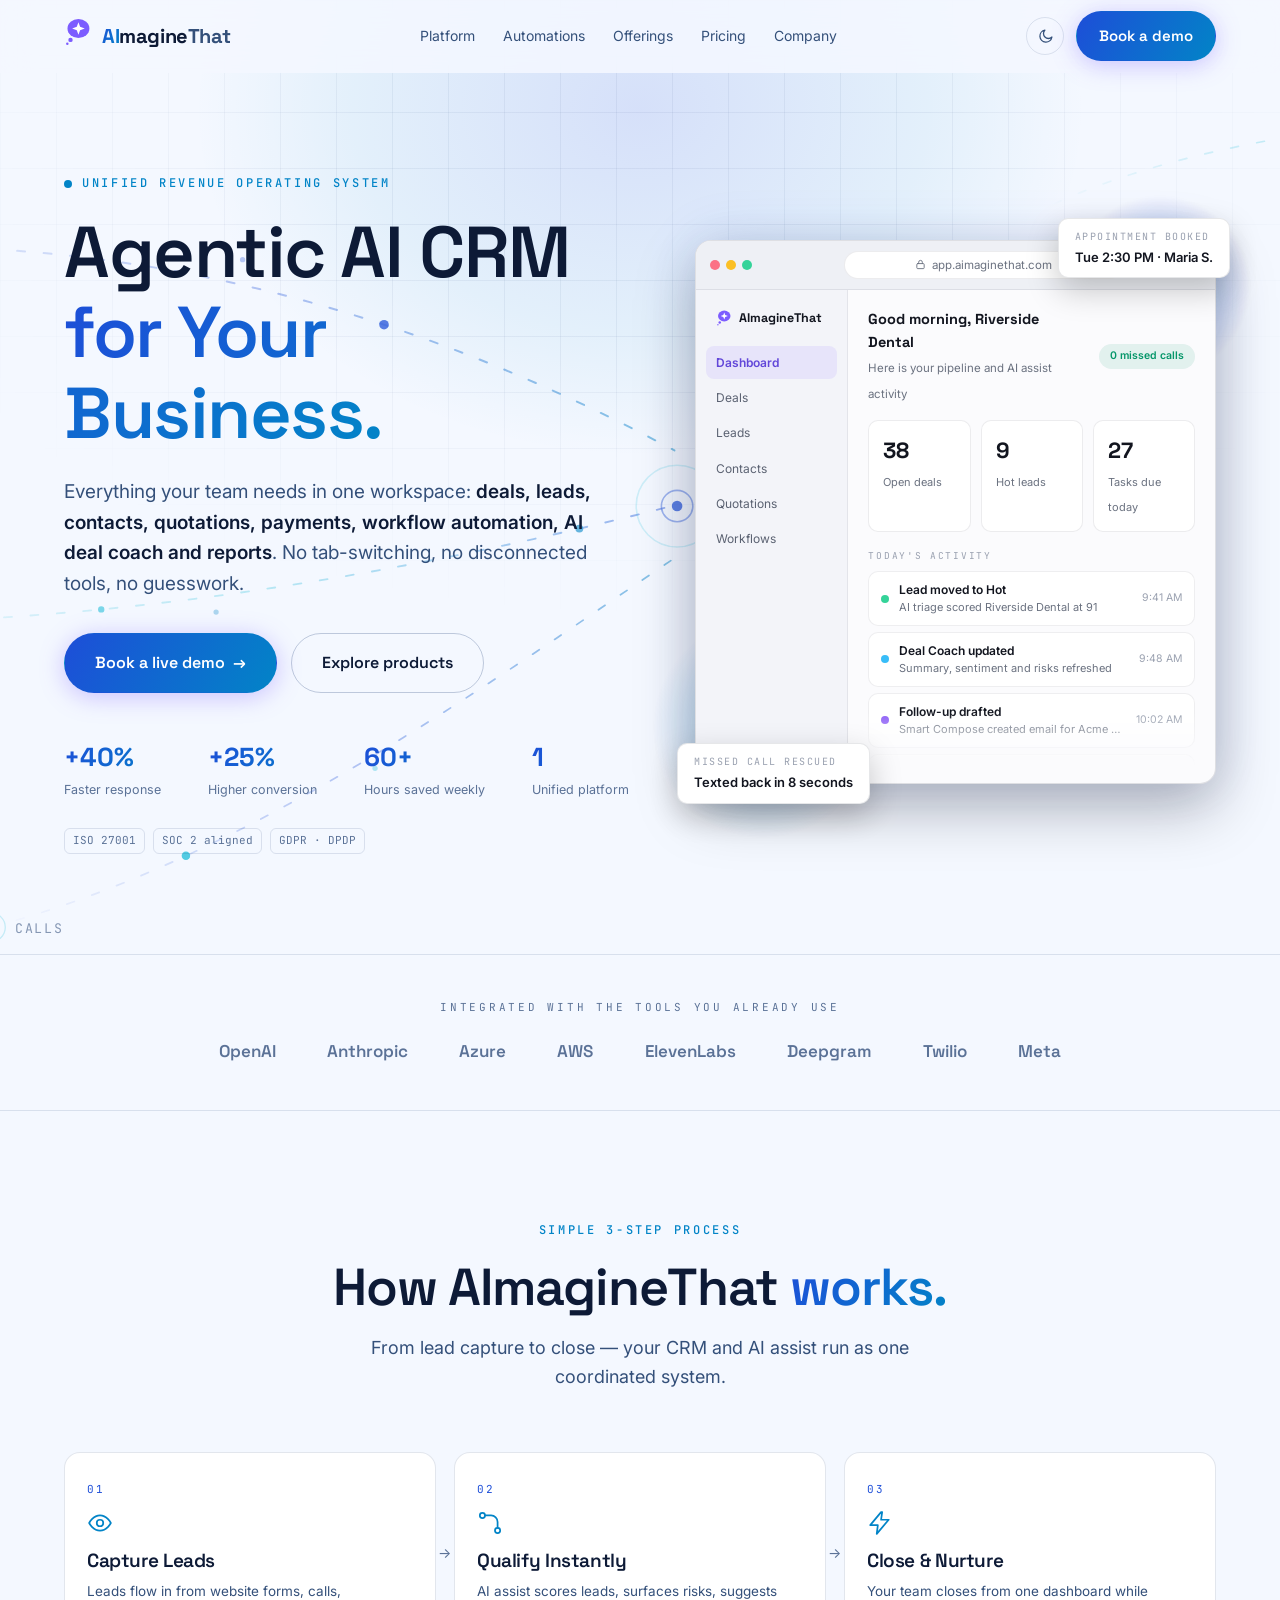
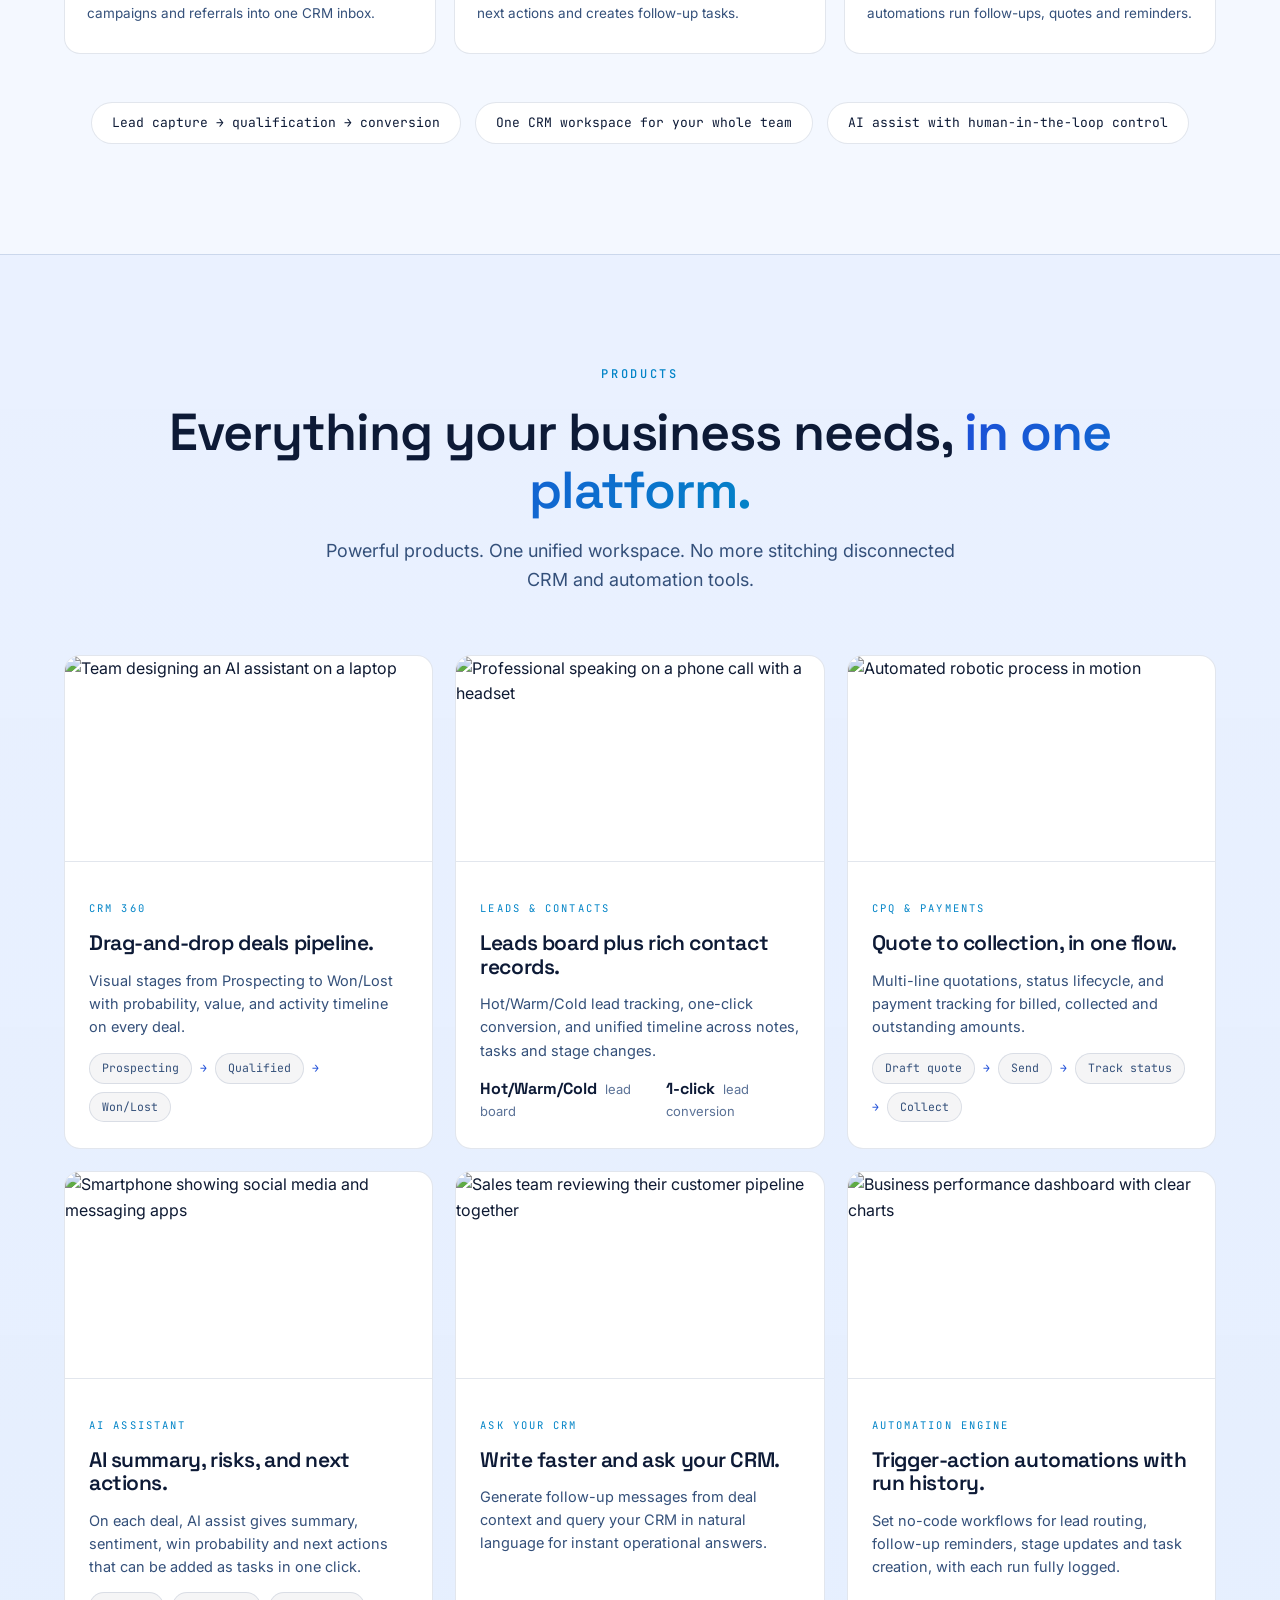
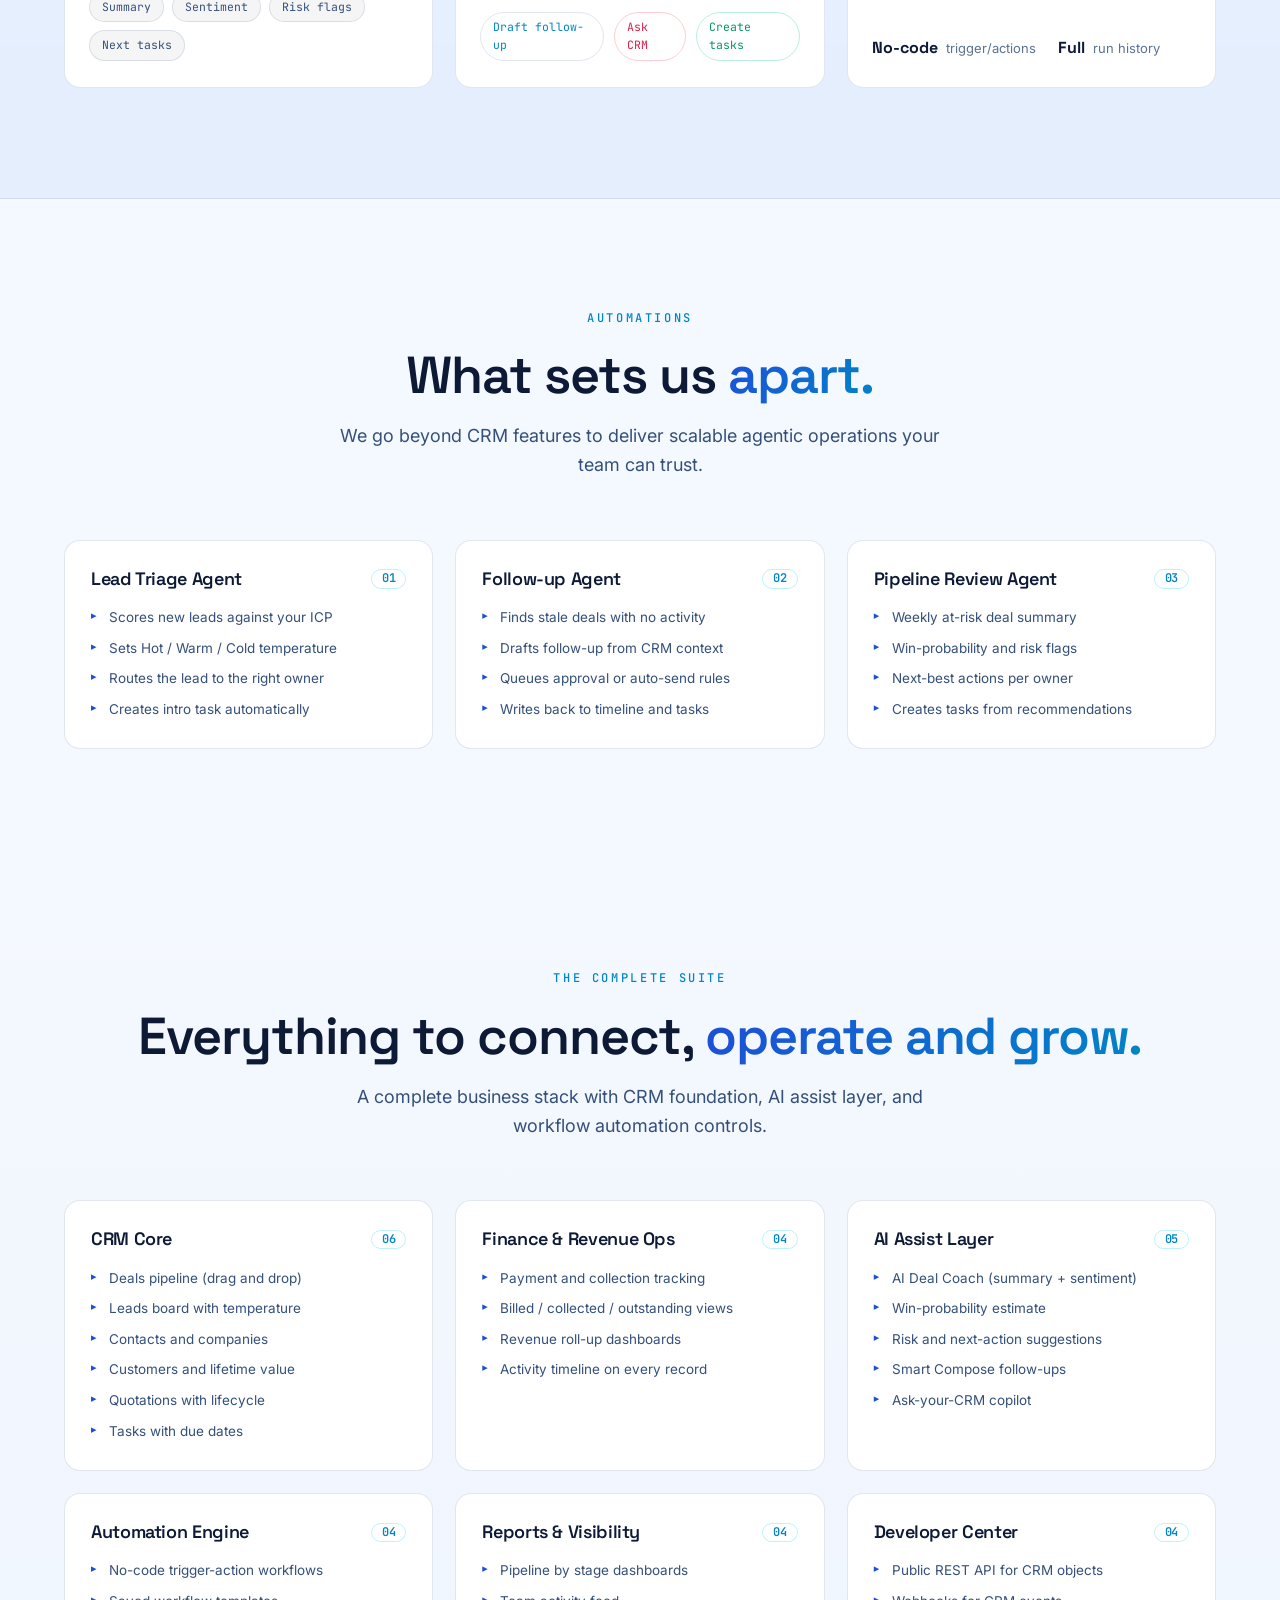
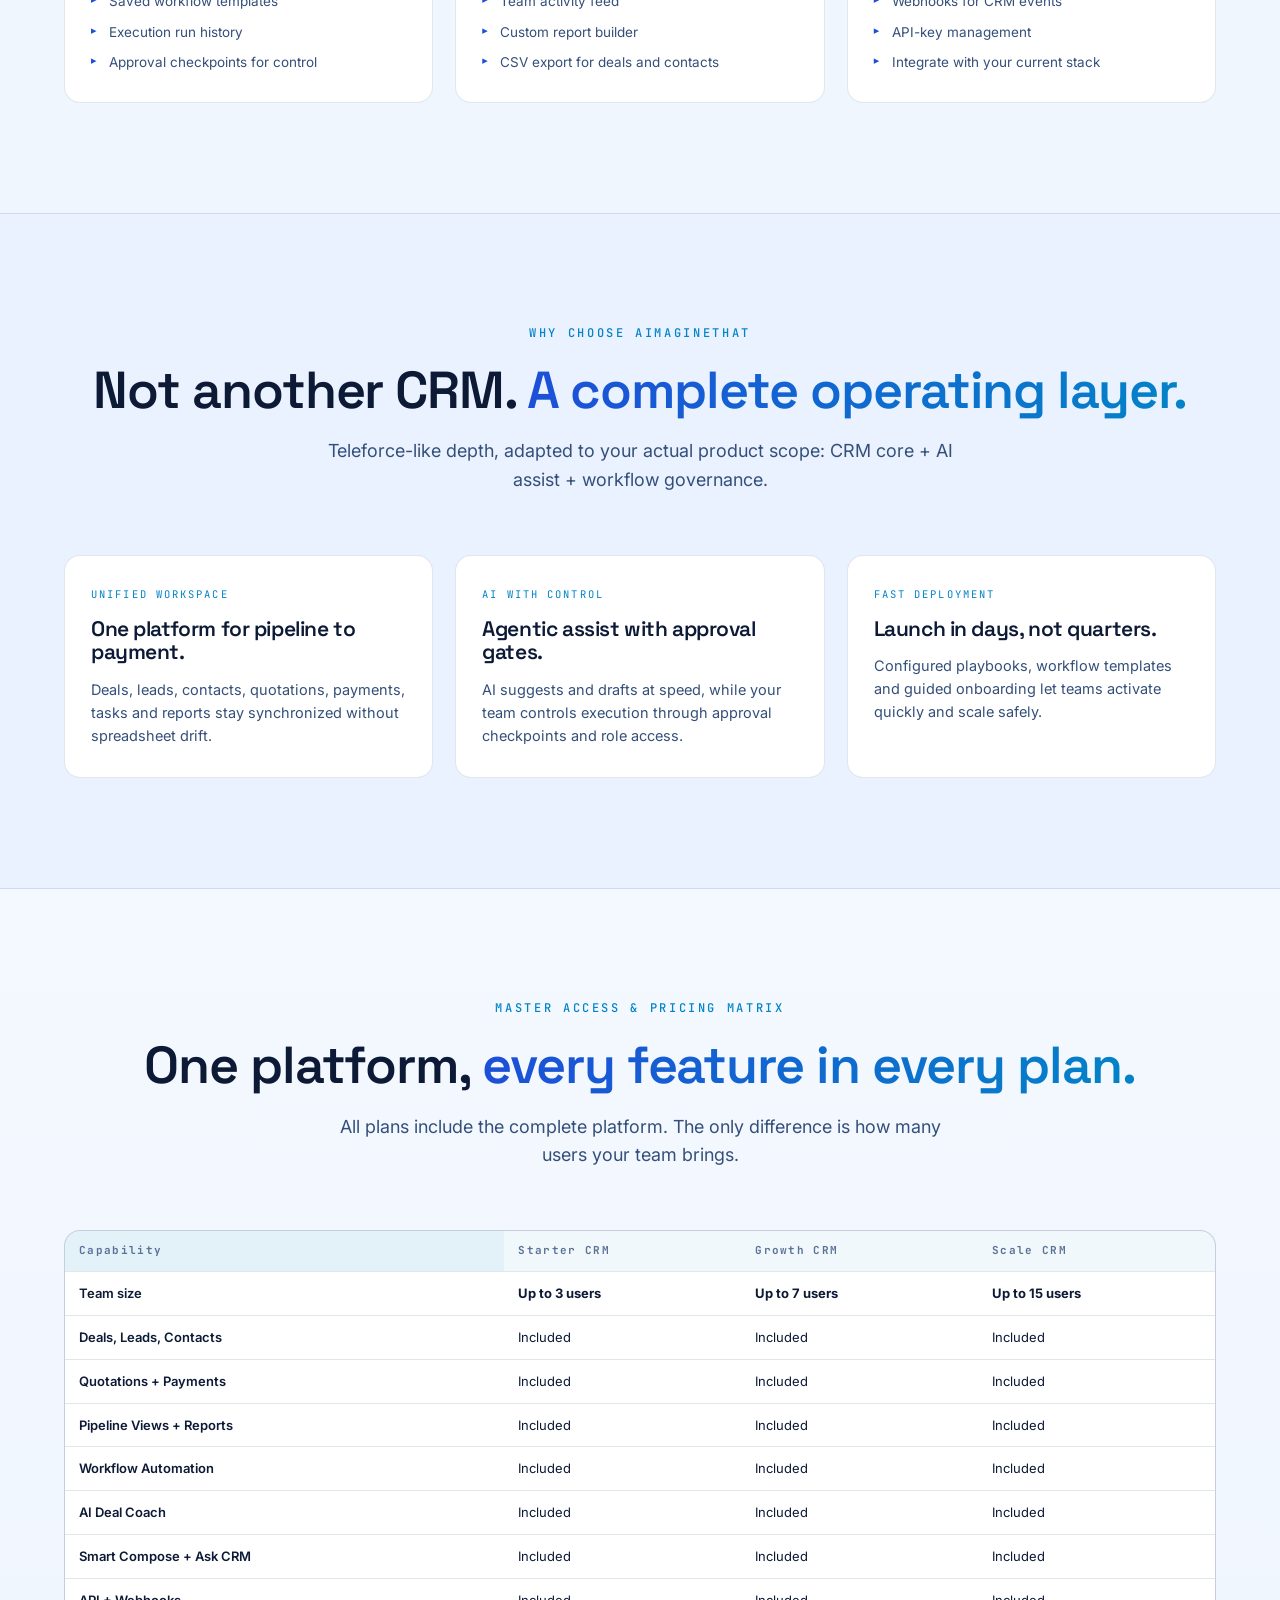
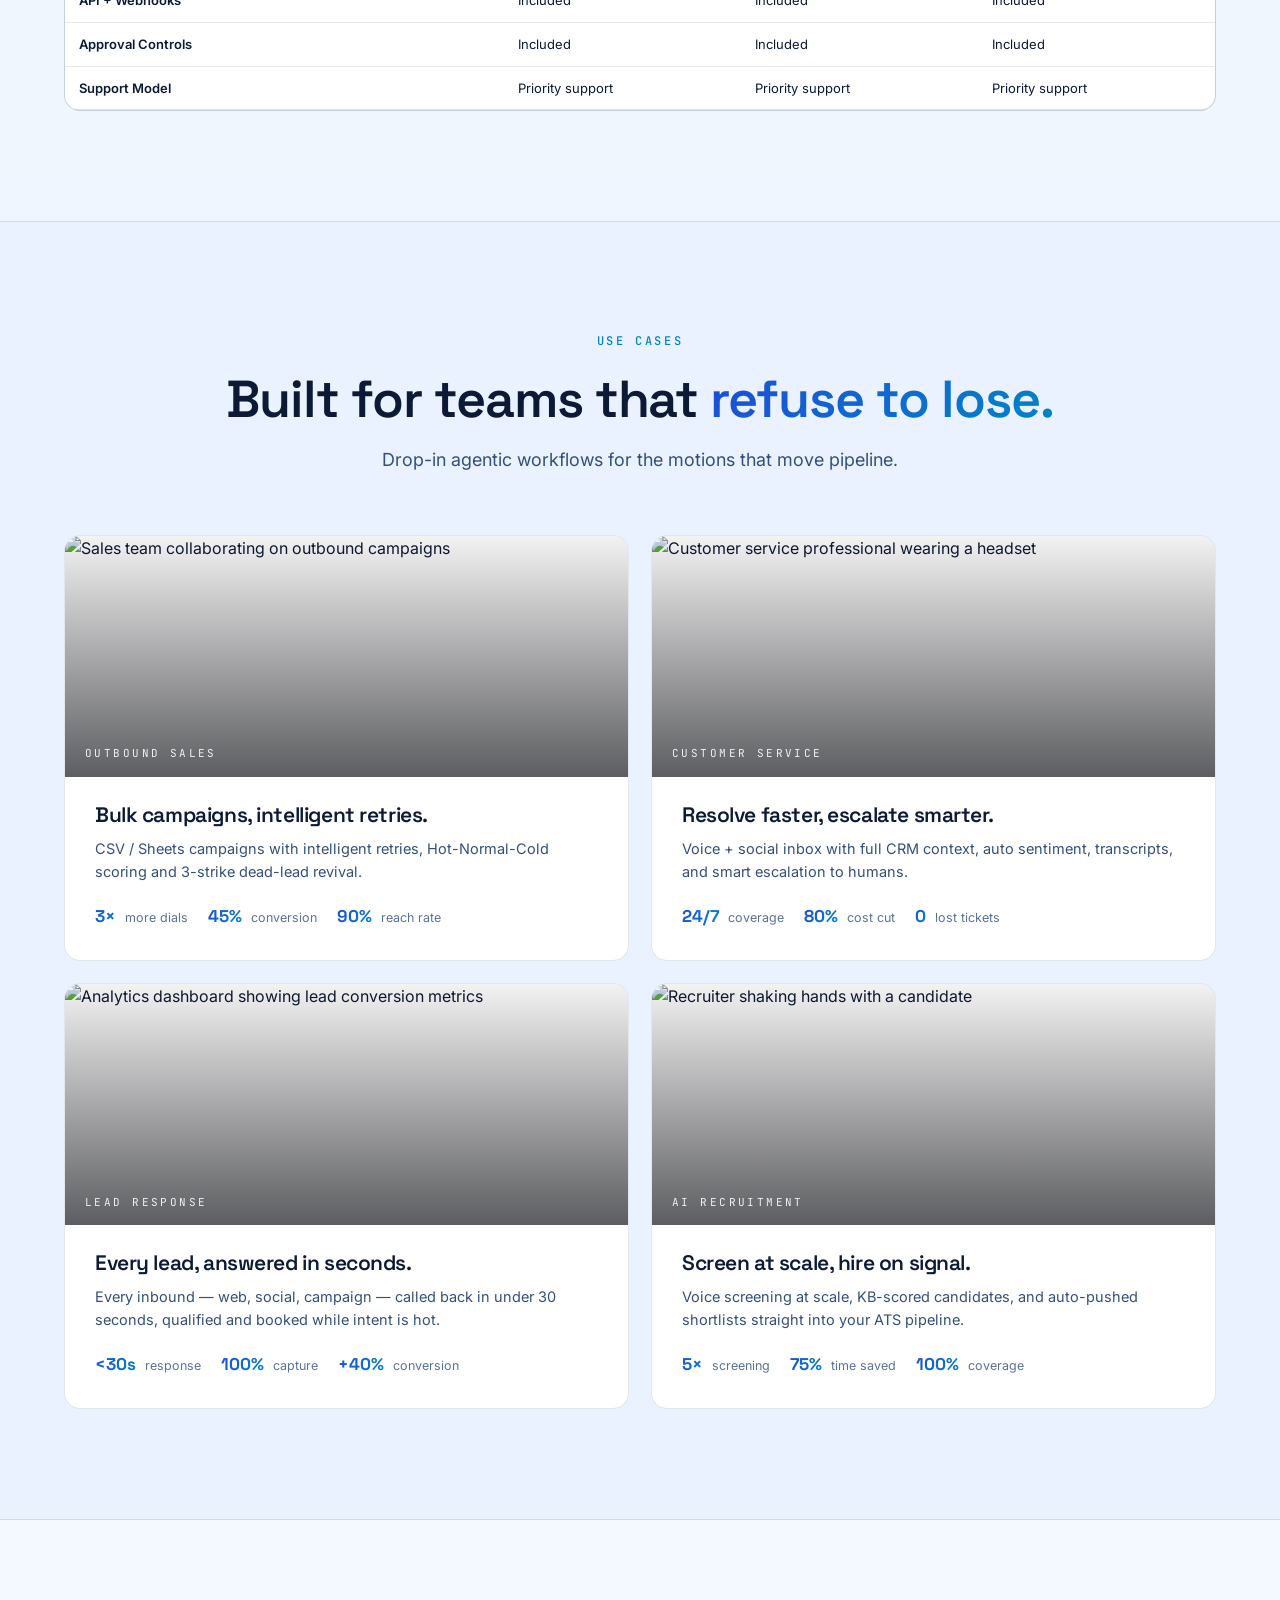
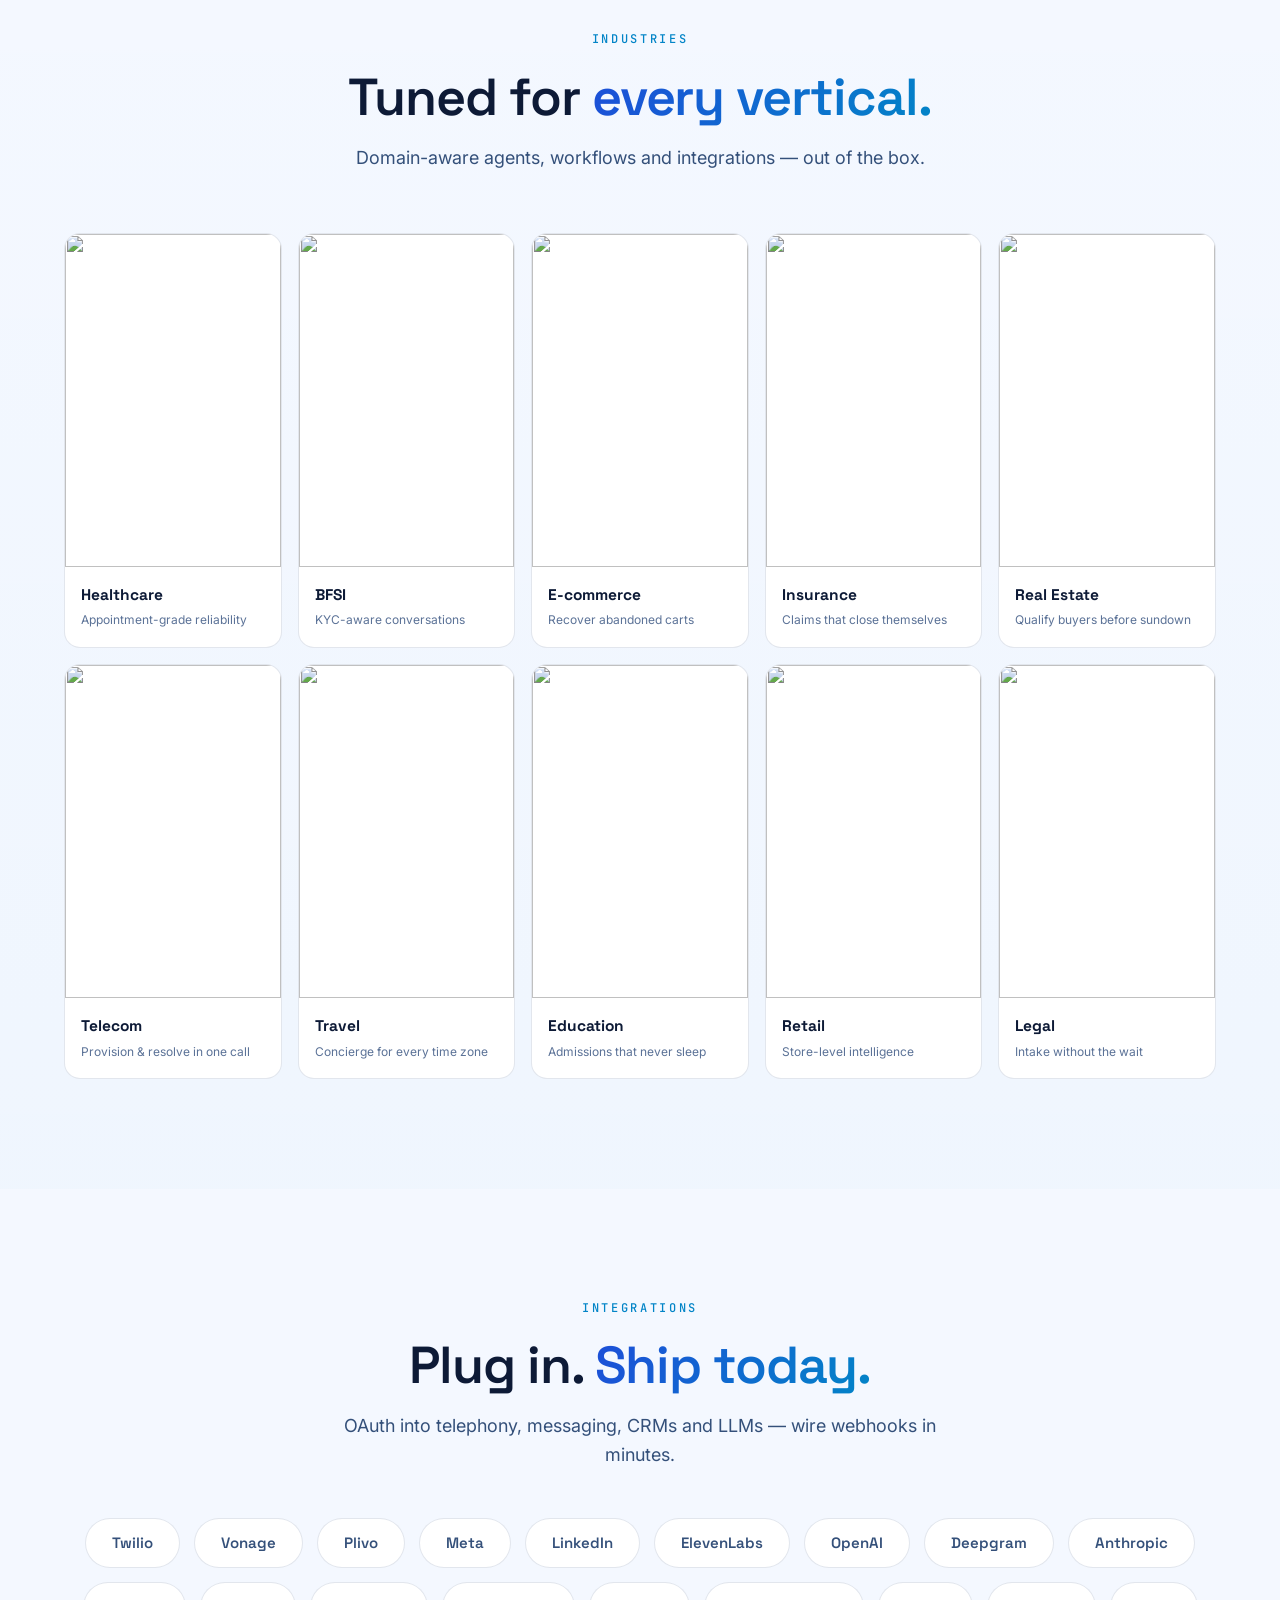
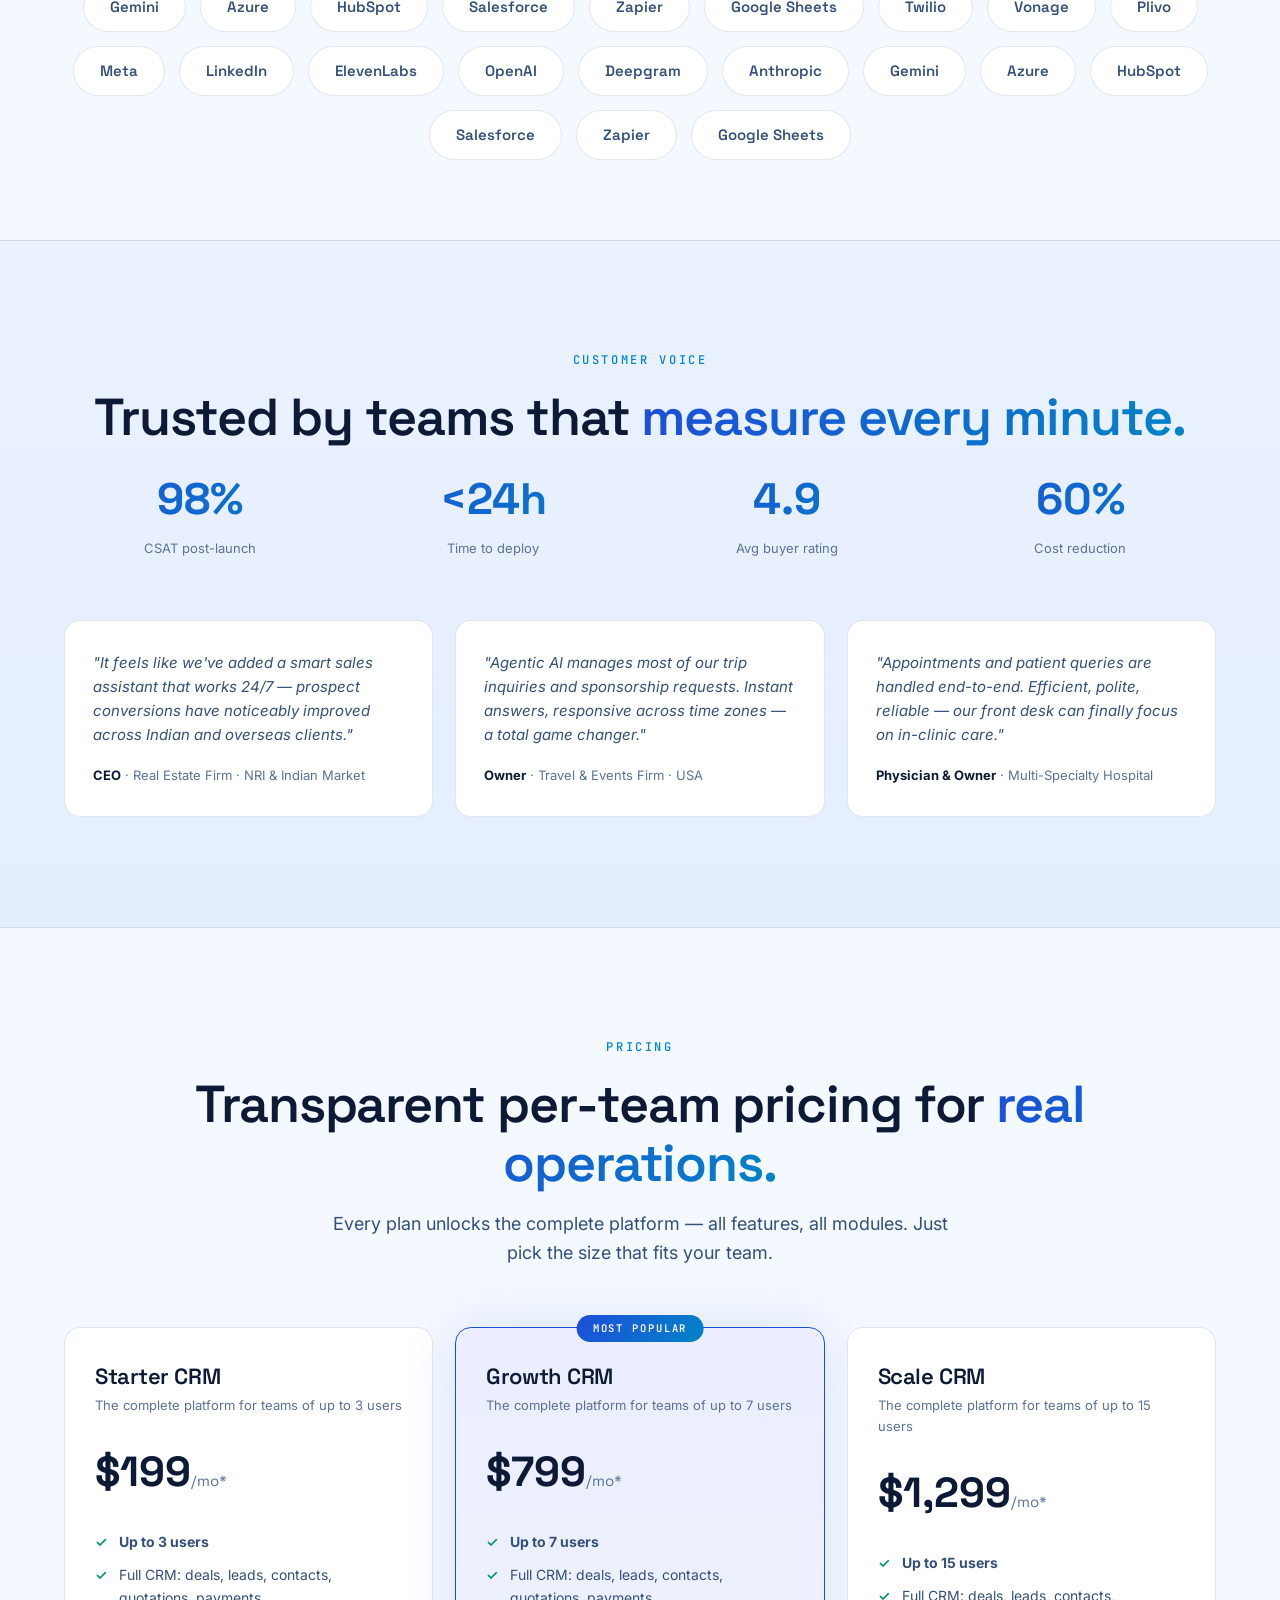
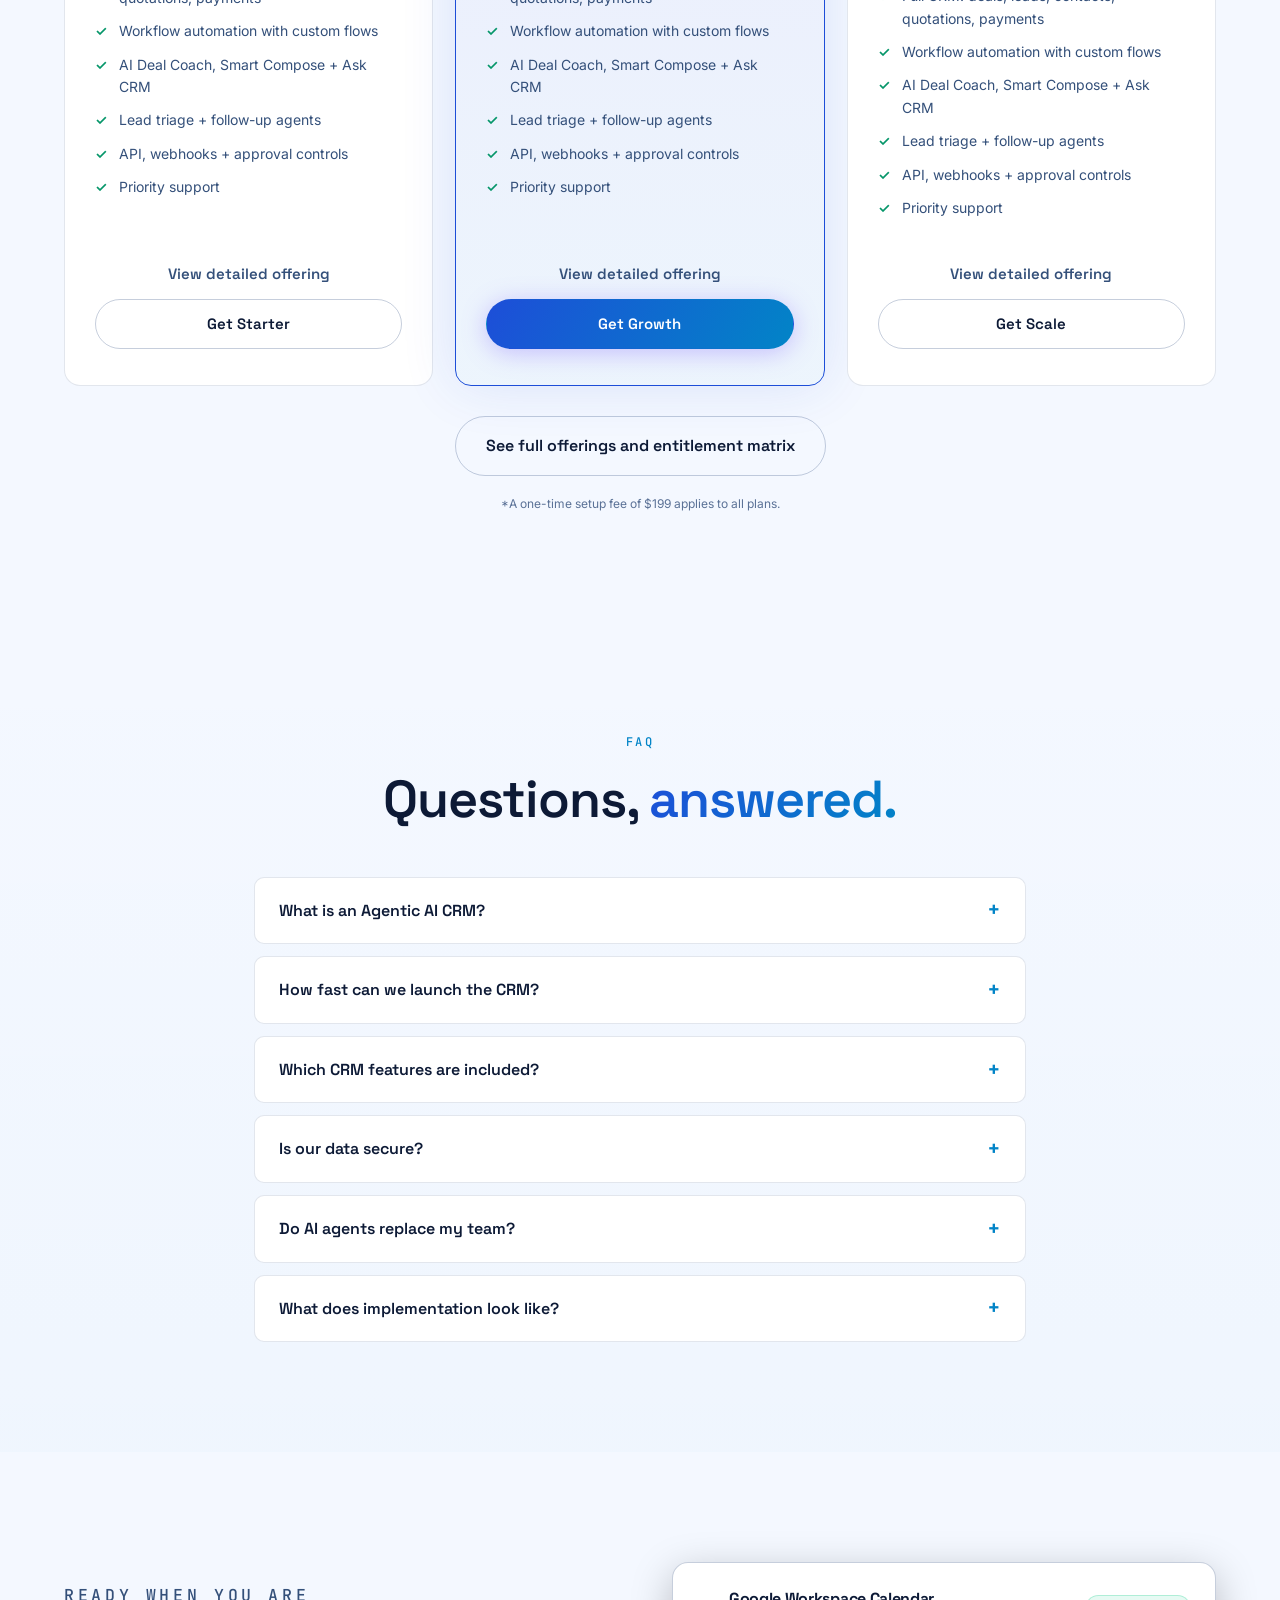
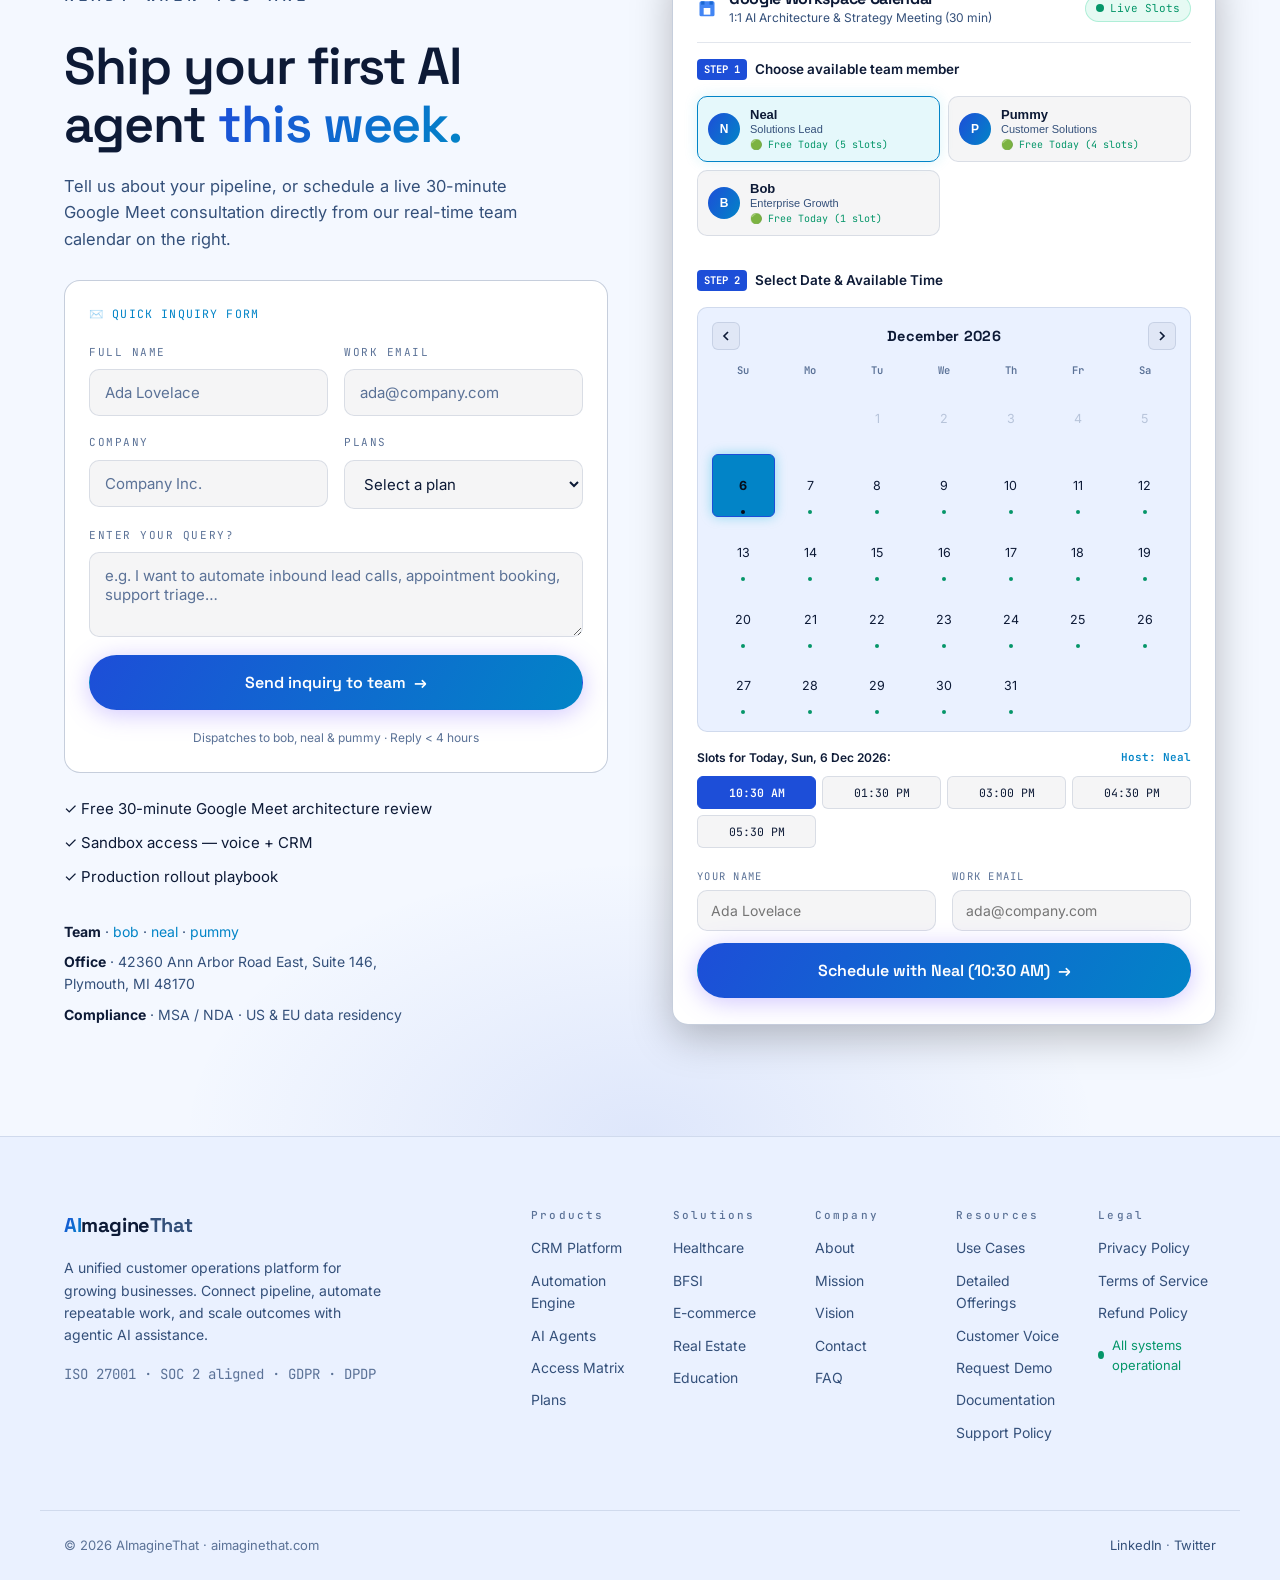
==== commit 05b3665f: "Use Clover checkout for pricing buttons" ====
--- a/index.html
+++ b/index.html
@@ -772,7 +772,6 @@
         <p class="eyebrow eyebrow--center">PRICING</p>
         <h2 class="section__title" id="pricing-title">Transparent per-team pricing for <span class="grad-text">real operations.</span></h2>
         <p class="section__sub">Every plan unlocks the complete platform — all features, all modules. Just pick the size that fits your team.</p>
-        <p class="section__sub">No account needed to start: pay securely first, and we email your workspace login credentials right after.</p>
 
         <div class="pricing__grid">
           <article class="price reveal">
@@ -789,7 +788,7 @@
               <li>Priority support</li>
             </ul>
             <a class="btn btn--ghost btn--block" href="offerings.html#starter">View detailed offering</a>
-            <a class="btn btn--outline btn--block" rel="nofollow" href="https://app.aimaginethat.com/api/public/plan-payment-link?plan=starter">Get Starter</a>
+            <a class="btn btn--outline btn--block" rel="nofollow" href="https://link.clover.com/urlshortener/hsrzZb">Get Starter</a>
           </article>
 
           <article class="price price--featured reveal">
@@ -807,7 +806,7 @@
               <li>Priority support</li>
             </ul>
             <a class="btn btn--ghost btn--block" href="offerings.html#growth">View detailed offering</a>
-            <a class="btn btn--primary btn--block" rel="nofollow" href="https://app.aimaginethat.com/api/public/plan-payment-link?plan=growth">Get Growth</a>
+            <a class="btn btn--primary btn--block" rel="nofollow" href="https://link.clover.com/urlshortener/hsrzZb">Get Growth</a>
           </article>
 
           <article class="price reveal">
@@ -824,13 +823,13 @@
               <li>Priority support</li>
             </ul>
             <a class="btn btn--ghost btn--block" href="offerings.html#scale">View detailed offering</a>
-            <a class="btn btn--outline btn--block" rel="nofollow" href="https://app.aimaginethat.com/api/public/plan-payment-link?plan=scale">Get Scale</a>
+            <a class="btn btn--outline btn--block" rel="nofollow" href="https://link.clover.com/urlshortener/hsrzZb">Get Scale</a>
           </article>
         </div>
         <div class="pricing__more reveal">
           <a class="btn btn--outline btn--lg" href="offerings.html">See full offerings and entitlement matrix</a>
         </div>
-        <p class="pricing__note reveal">*A one-time setup fee of $199 applies to all plans. Checkout is handled securely by Clover; your login credentials arrive by email once payment is confirmed.</p>
+        <p class="pricing__note reveal">*A one-time setup fee of $199 applies to all plans.</p>
       </div>
     </section>
 
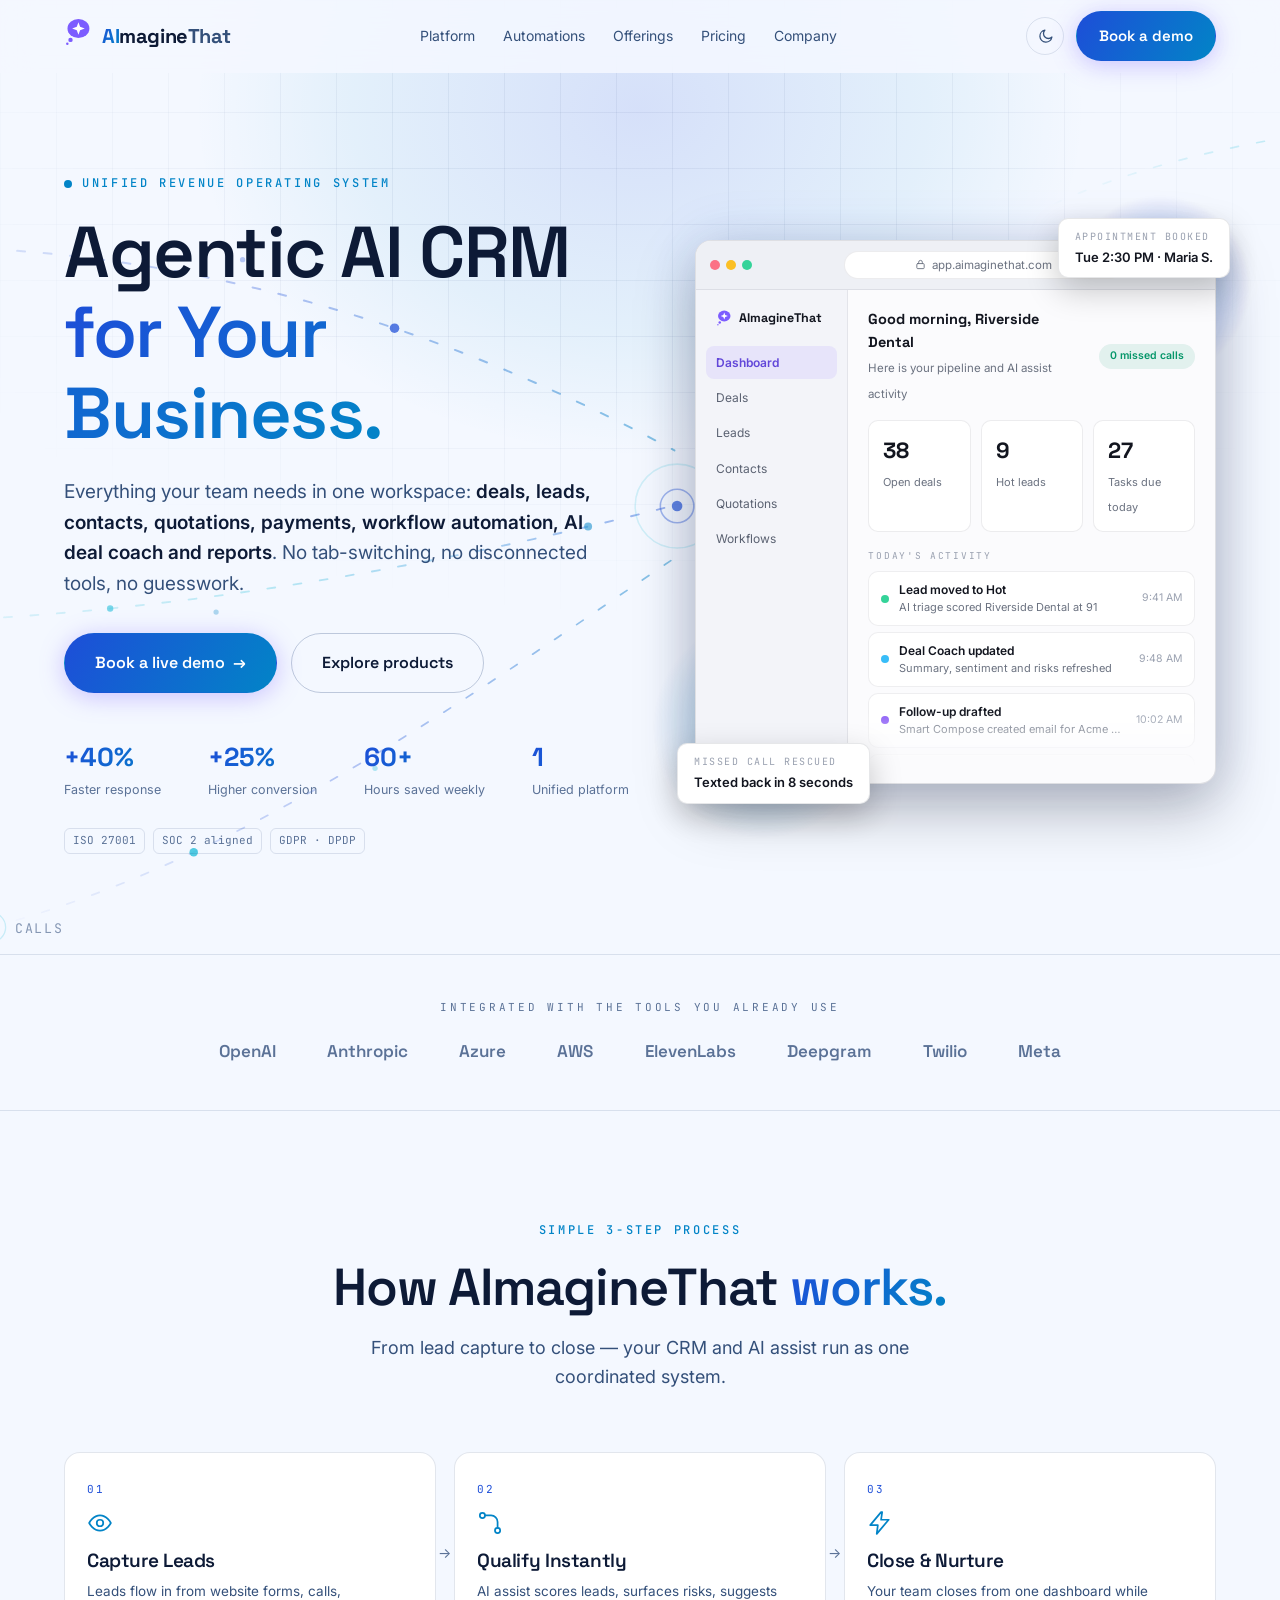
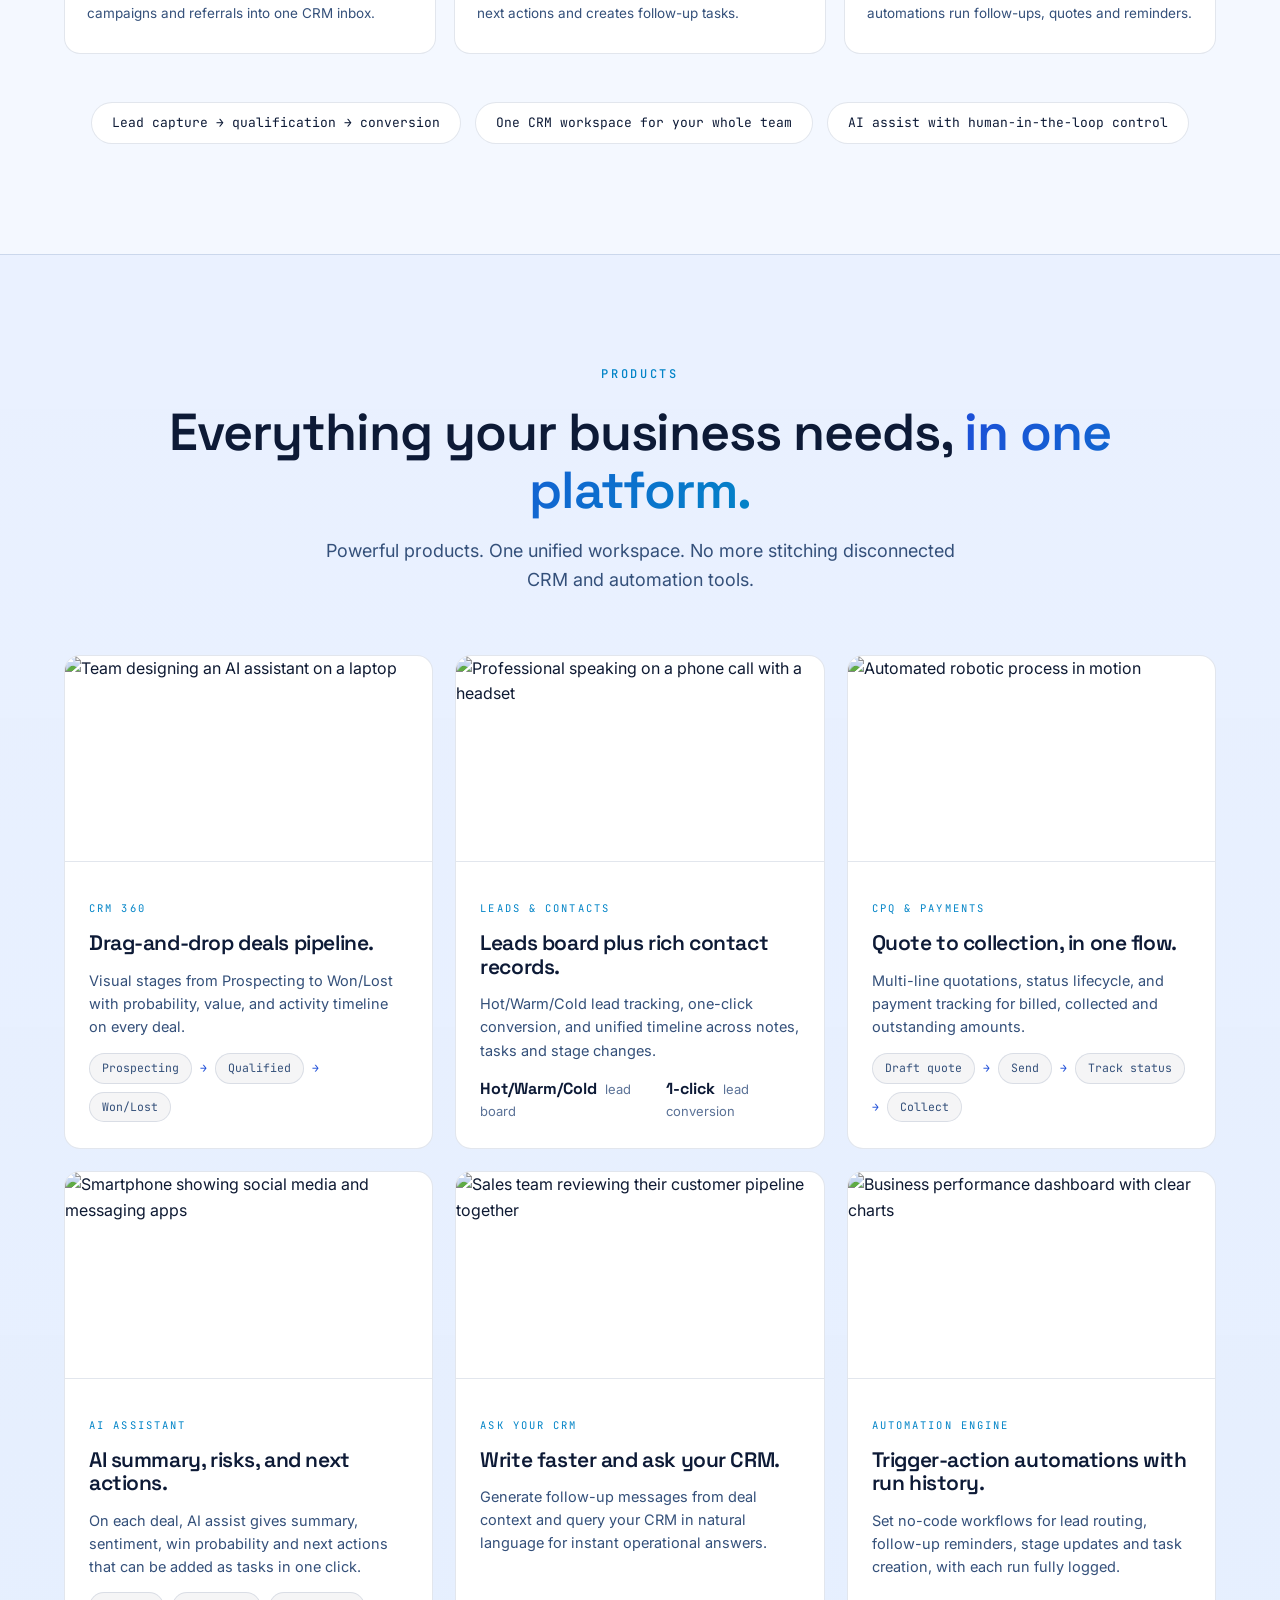
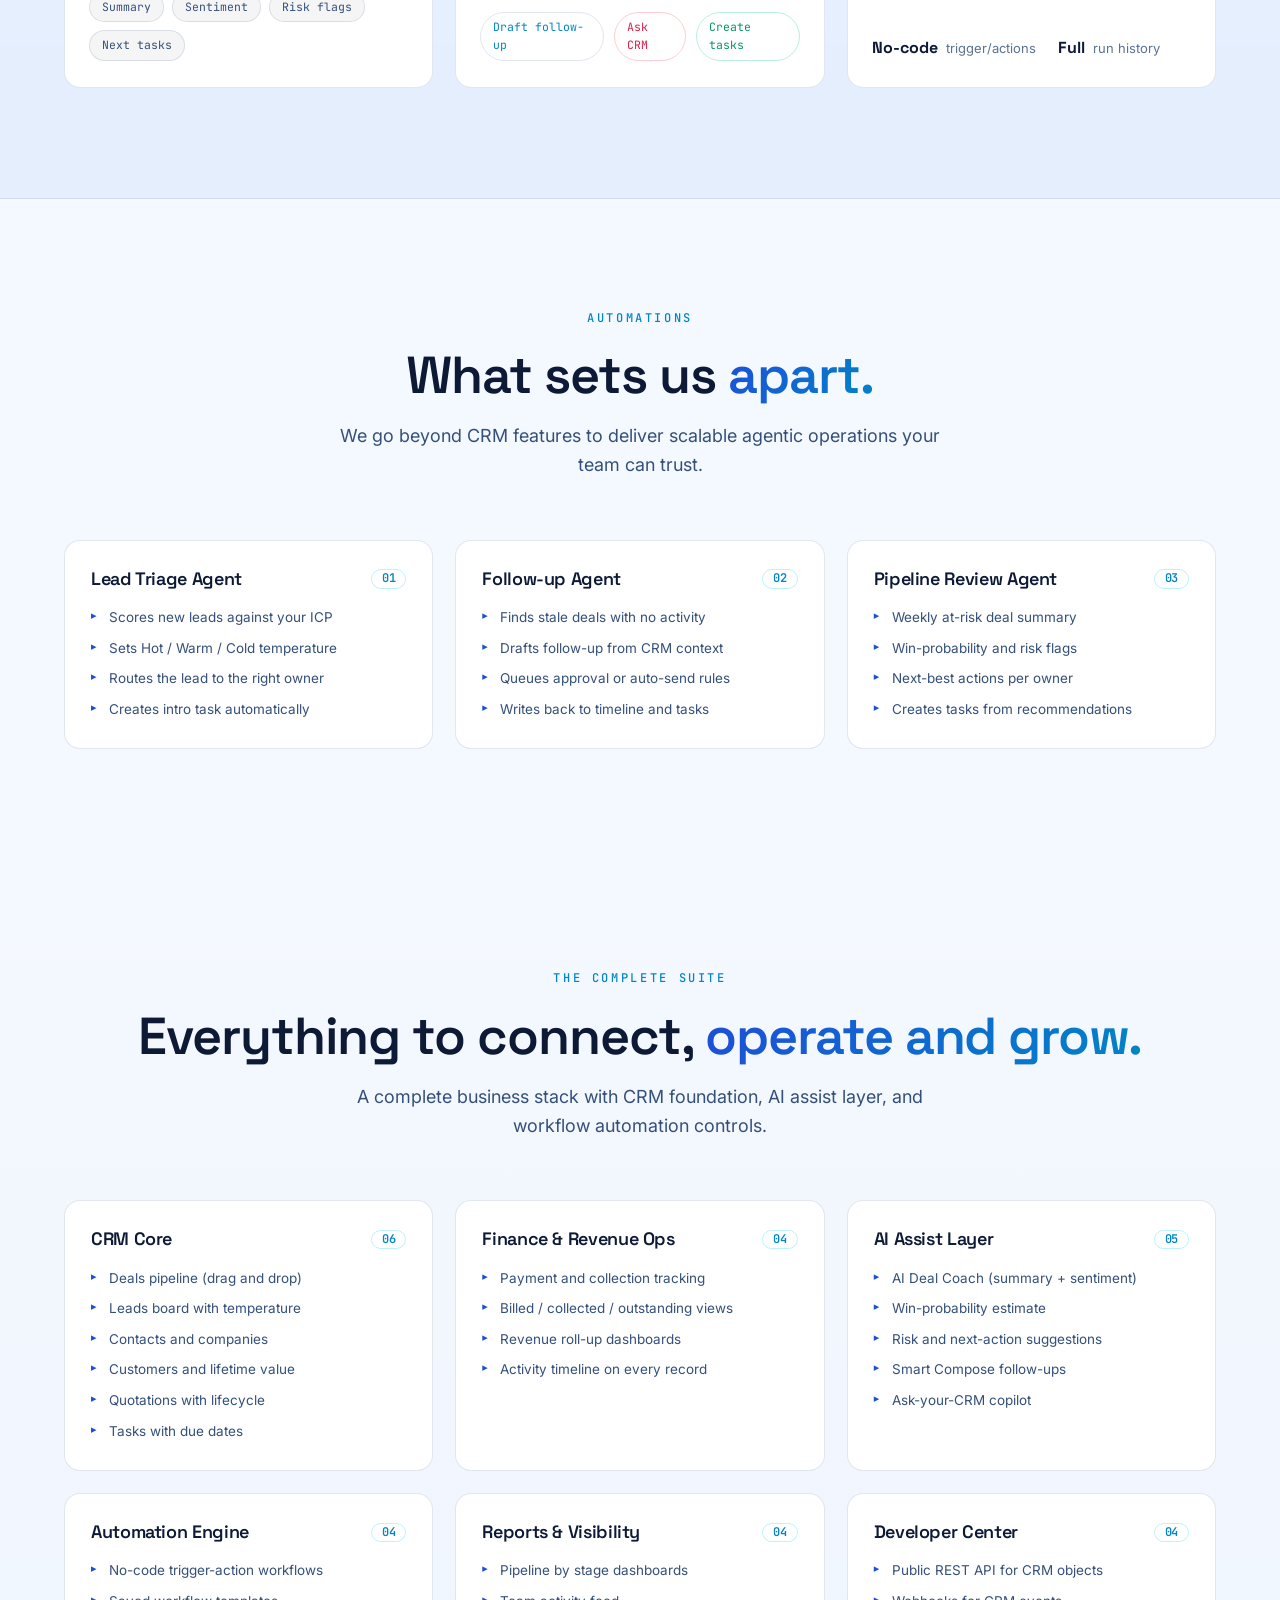
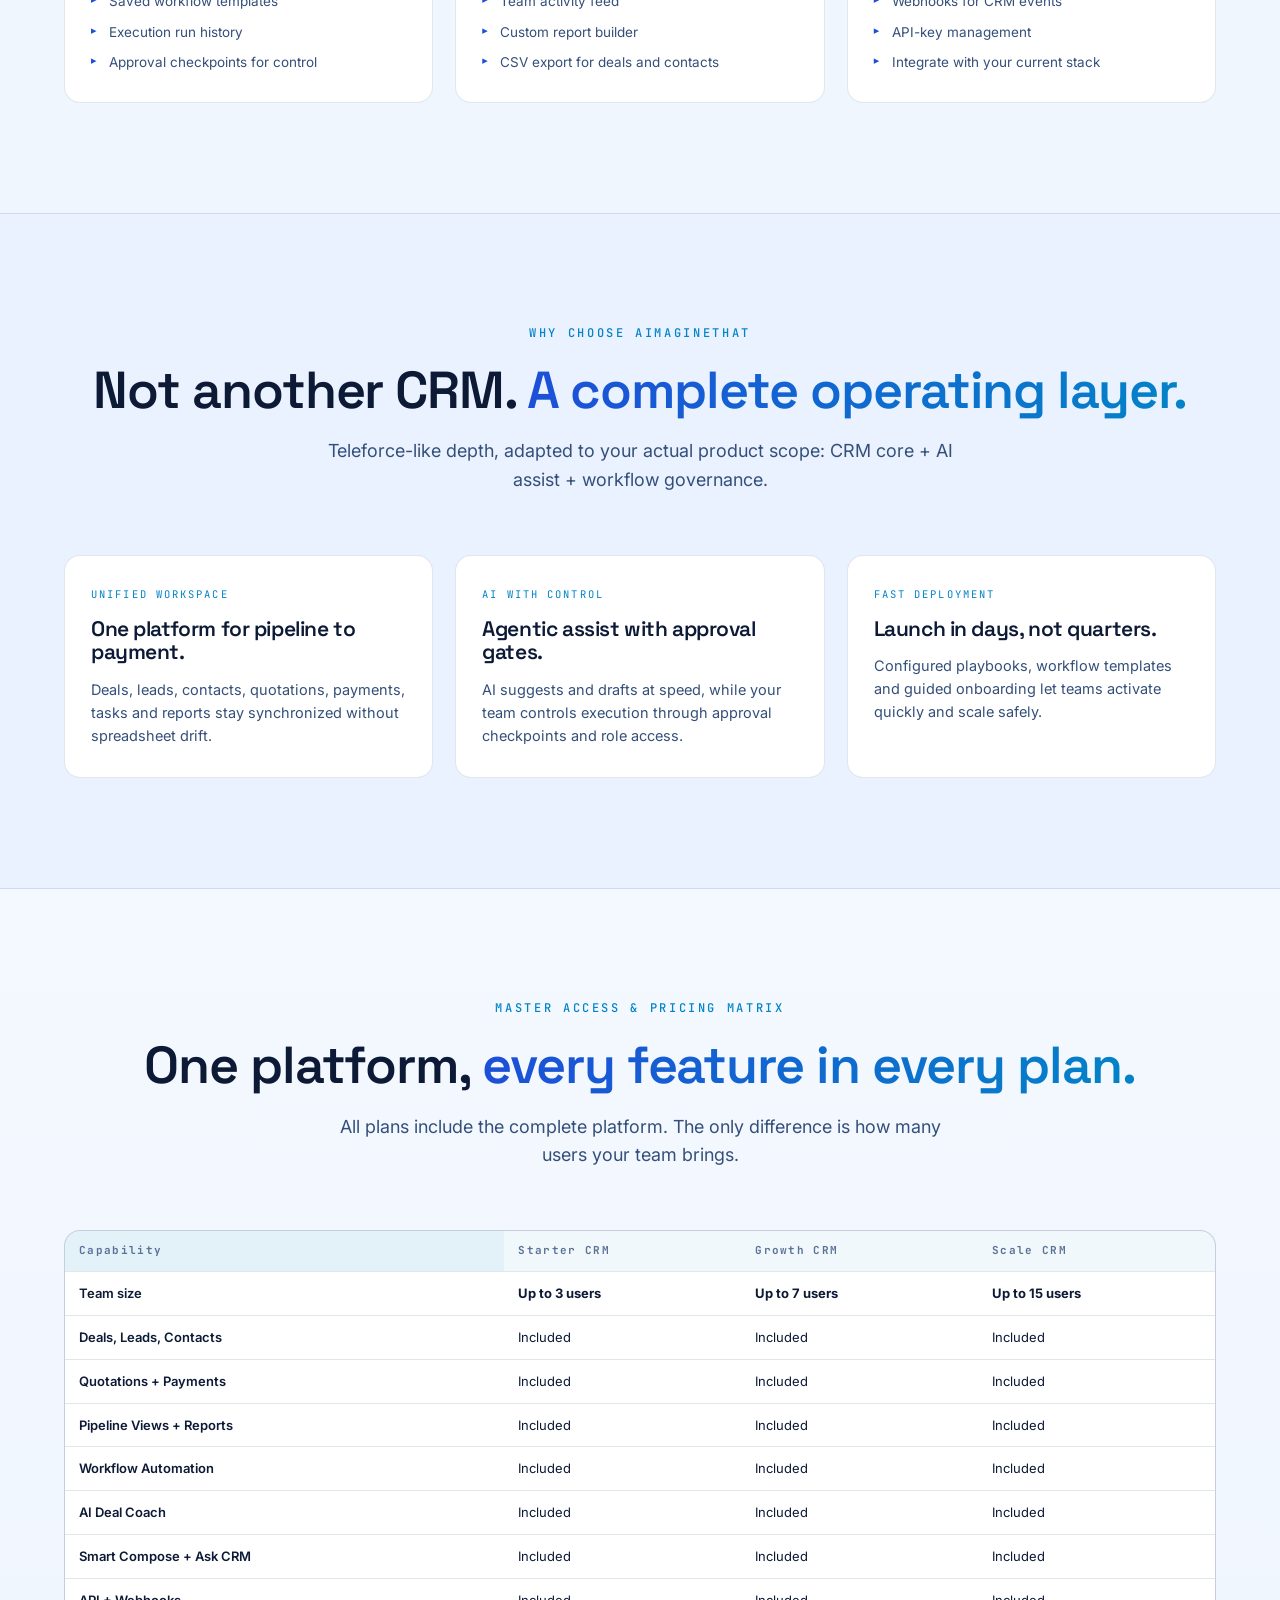
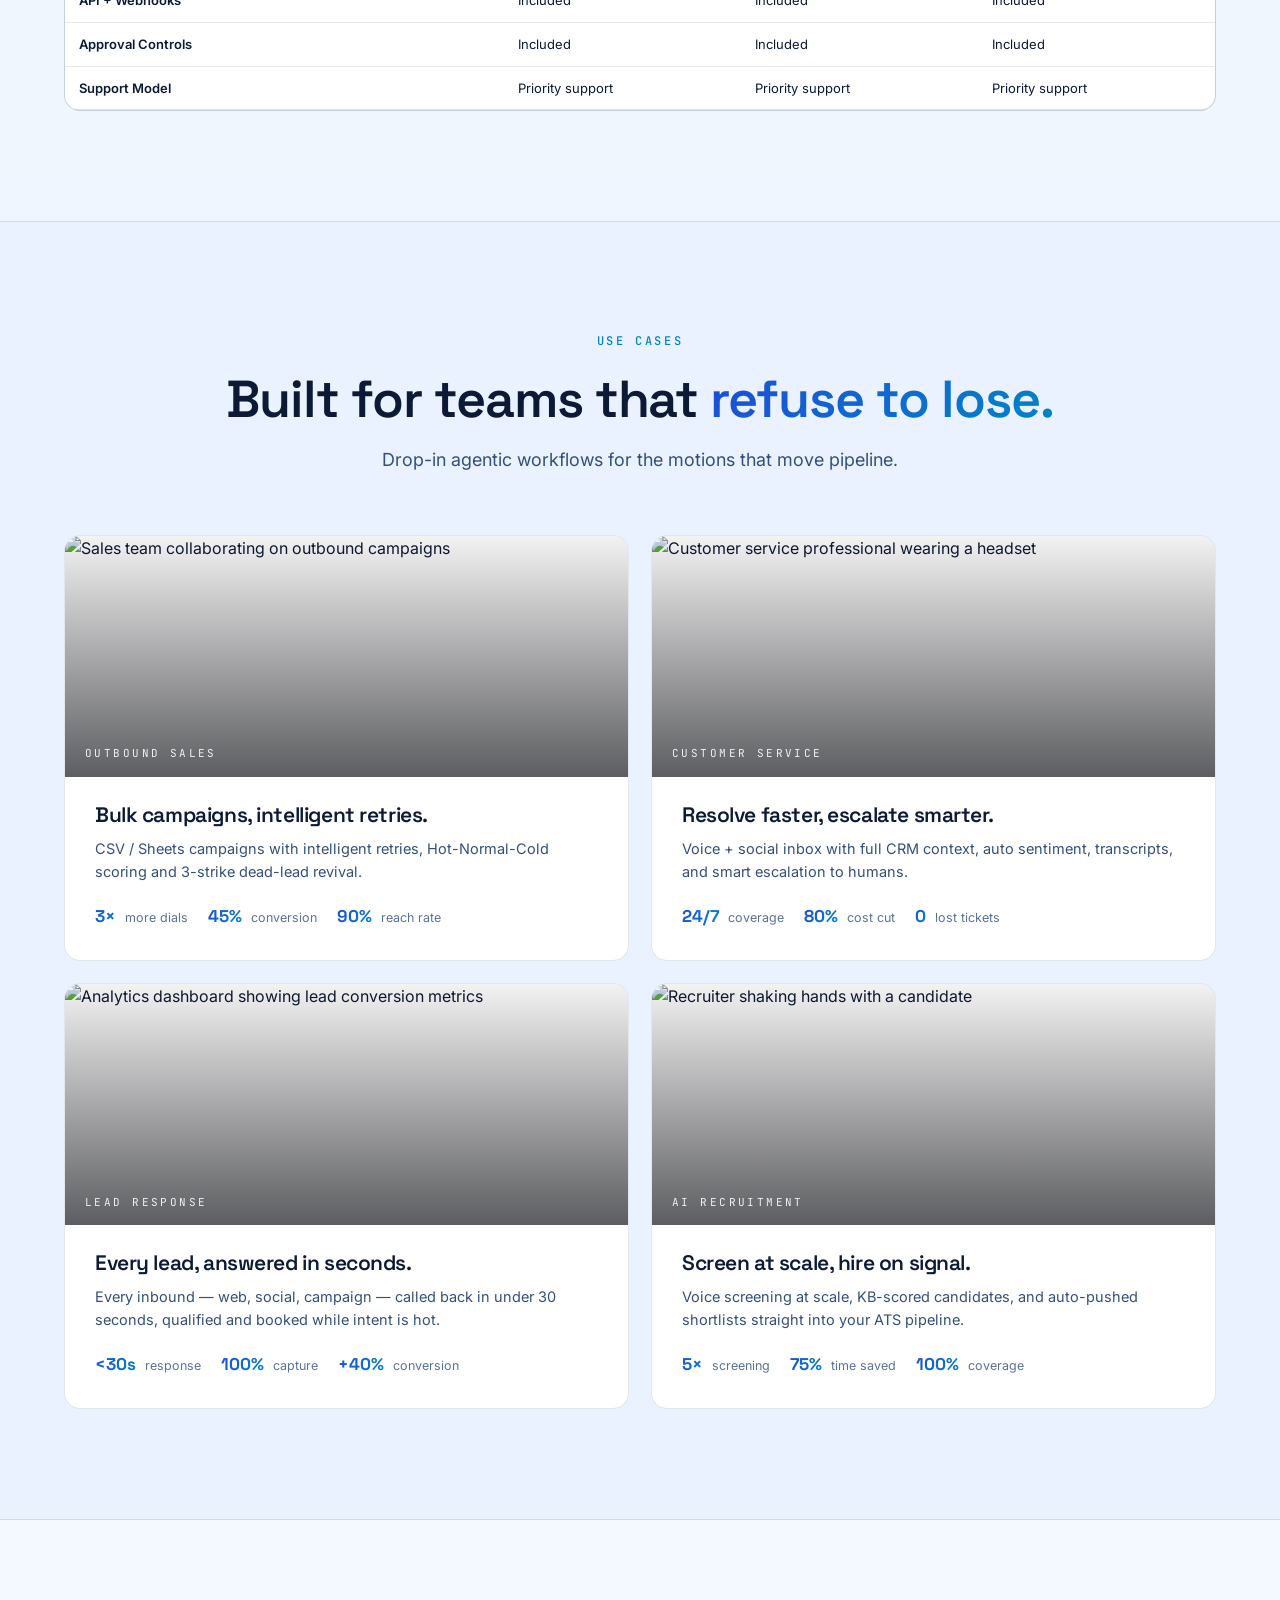
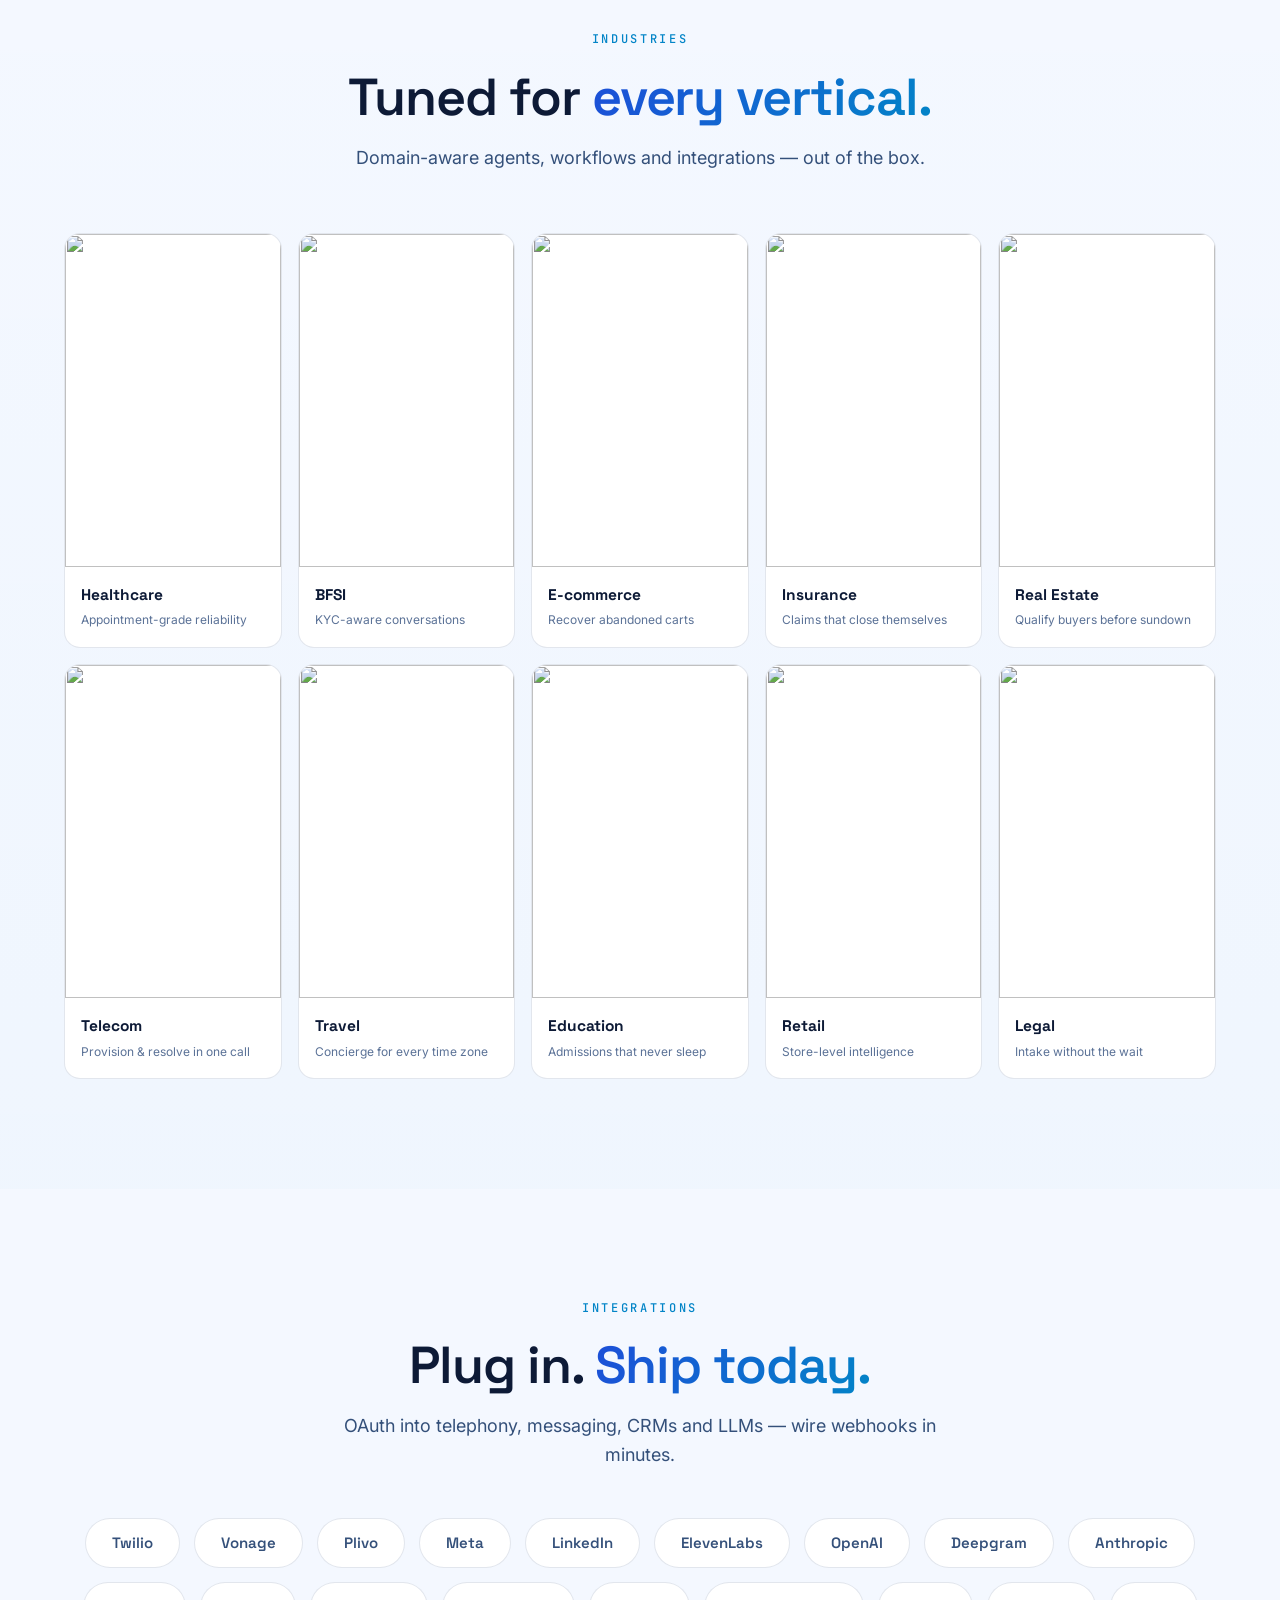
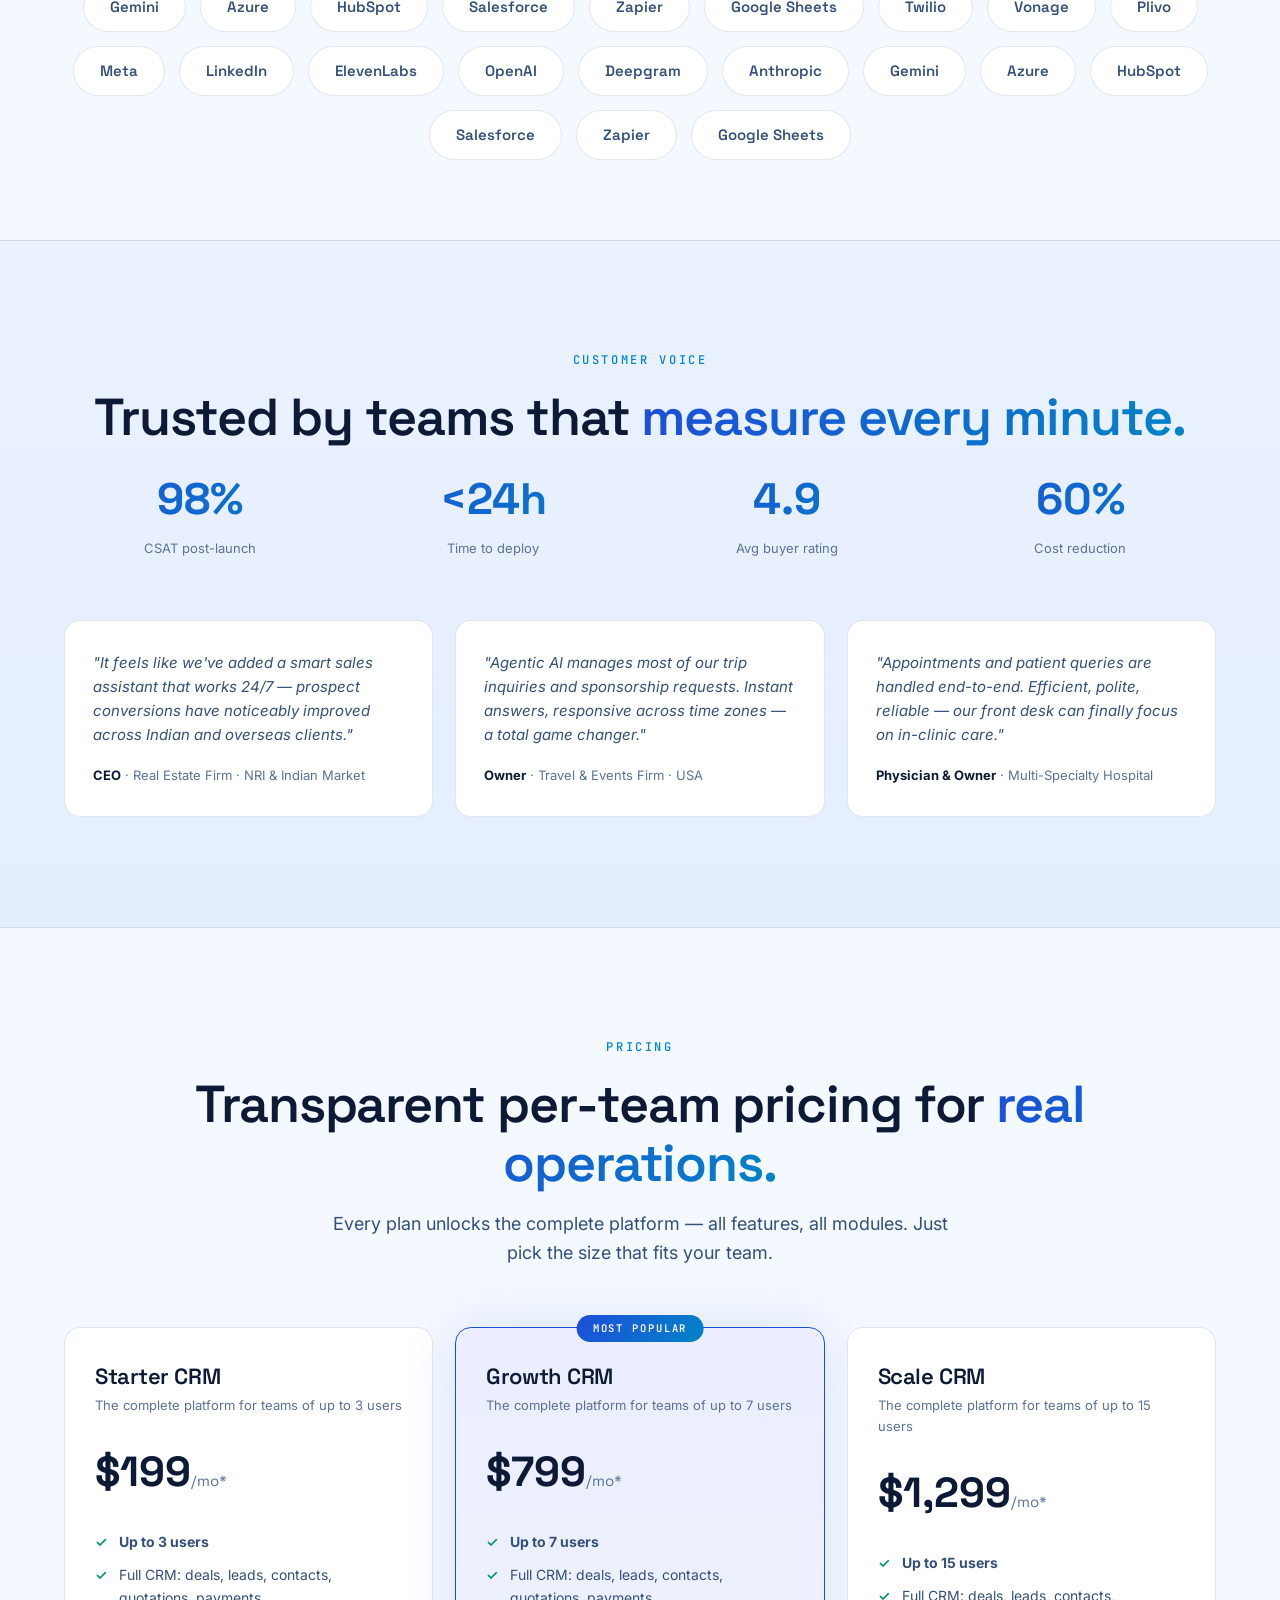
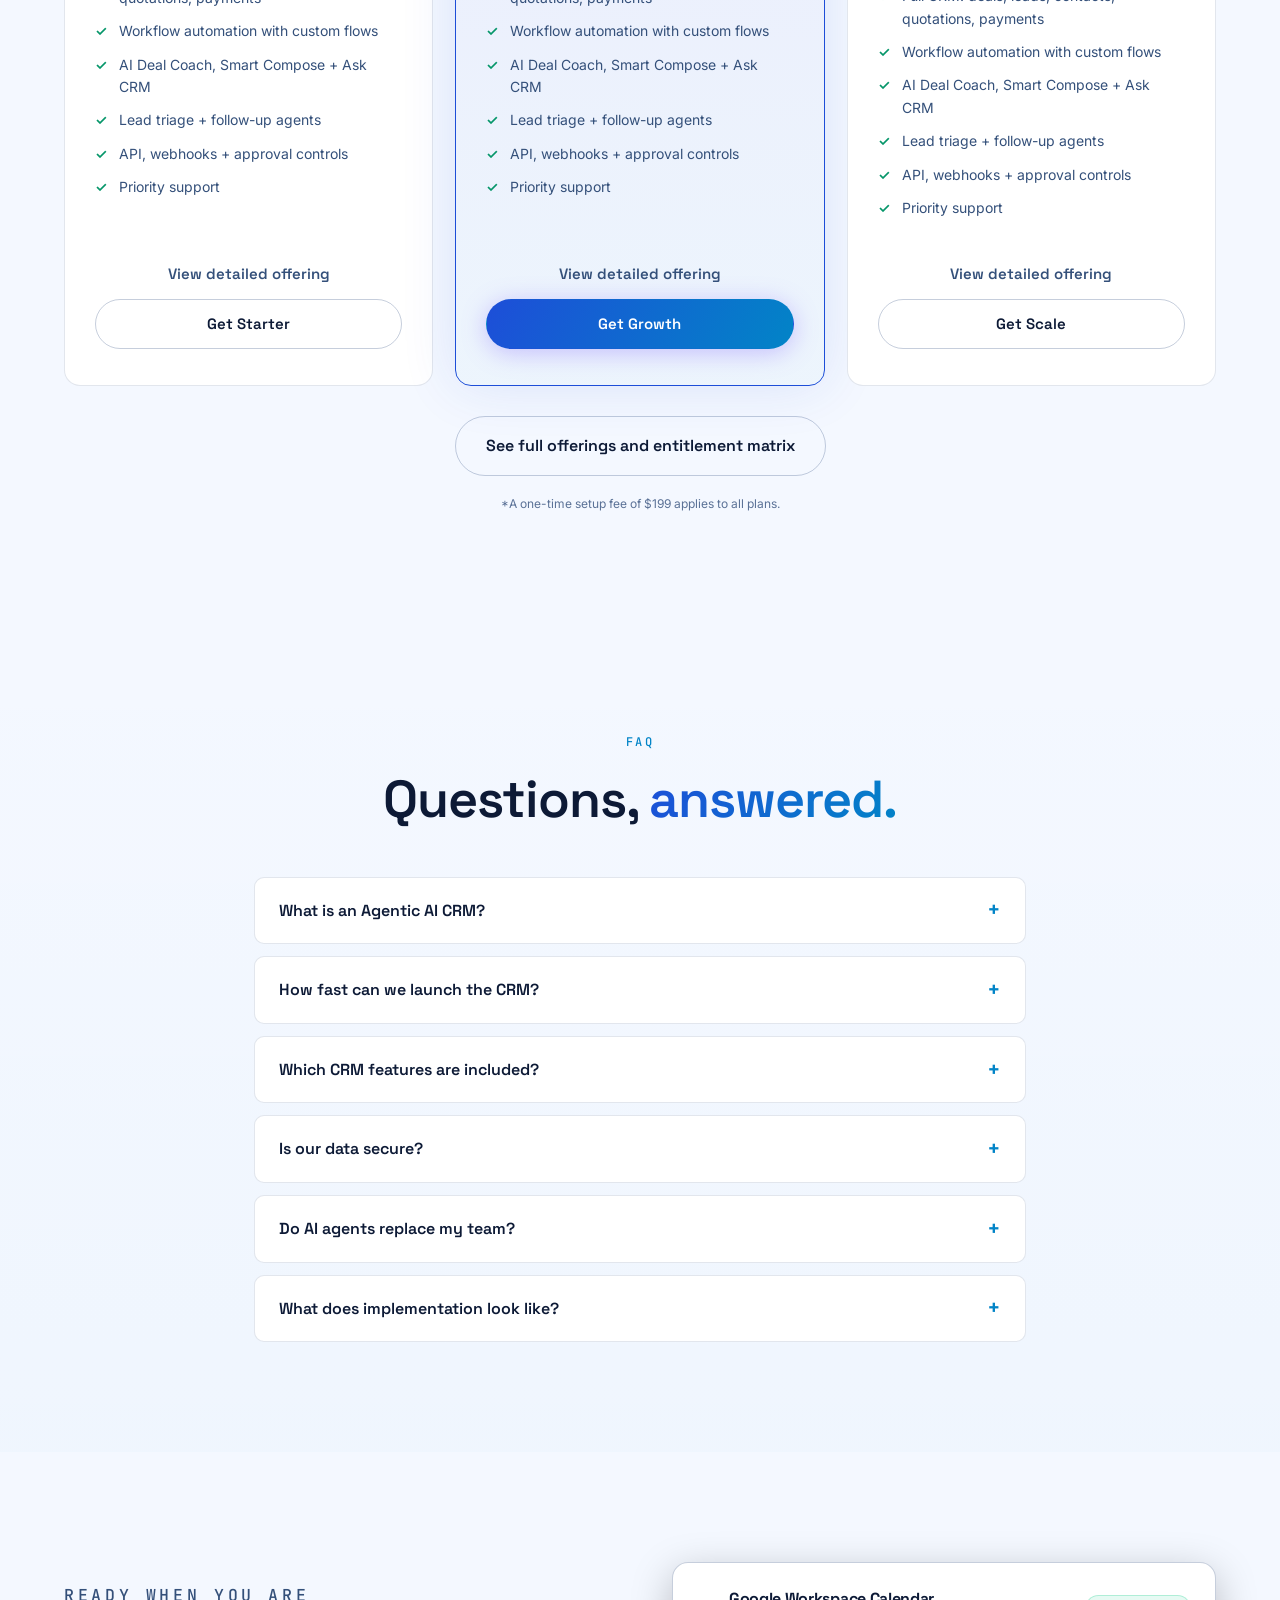
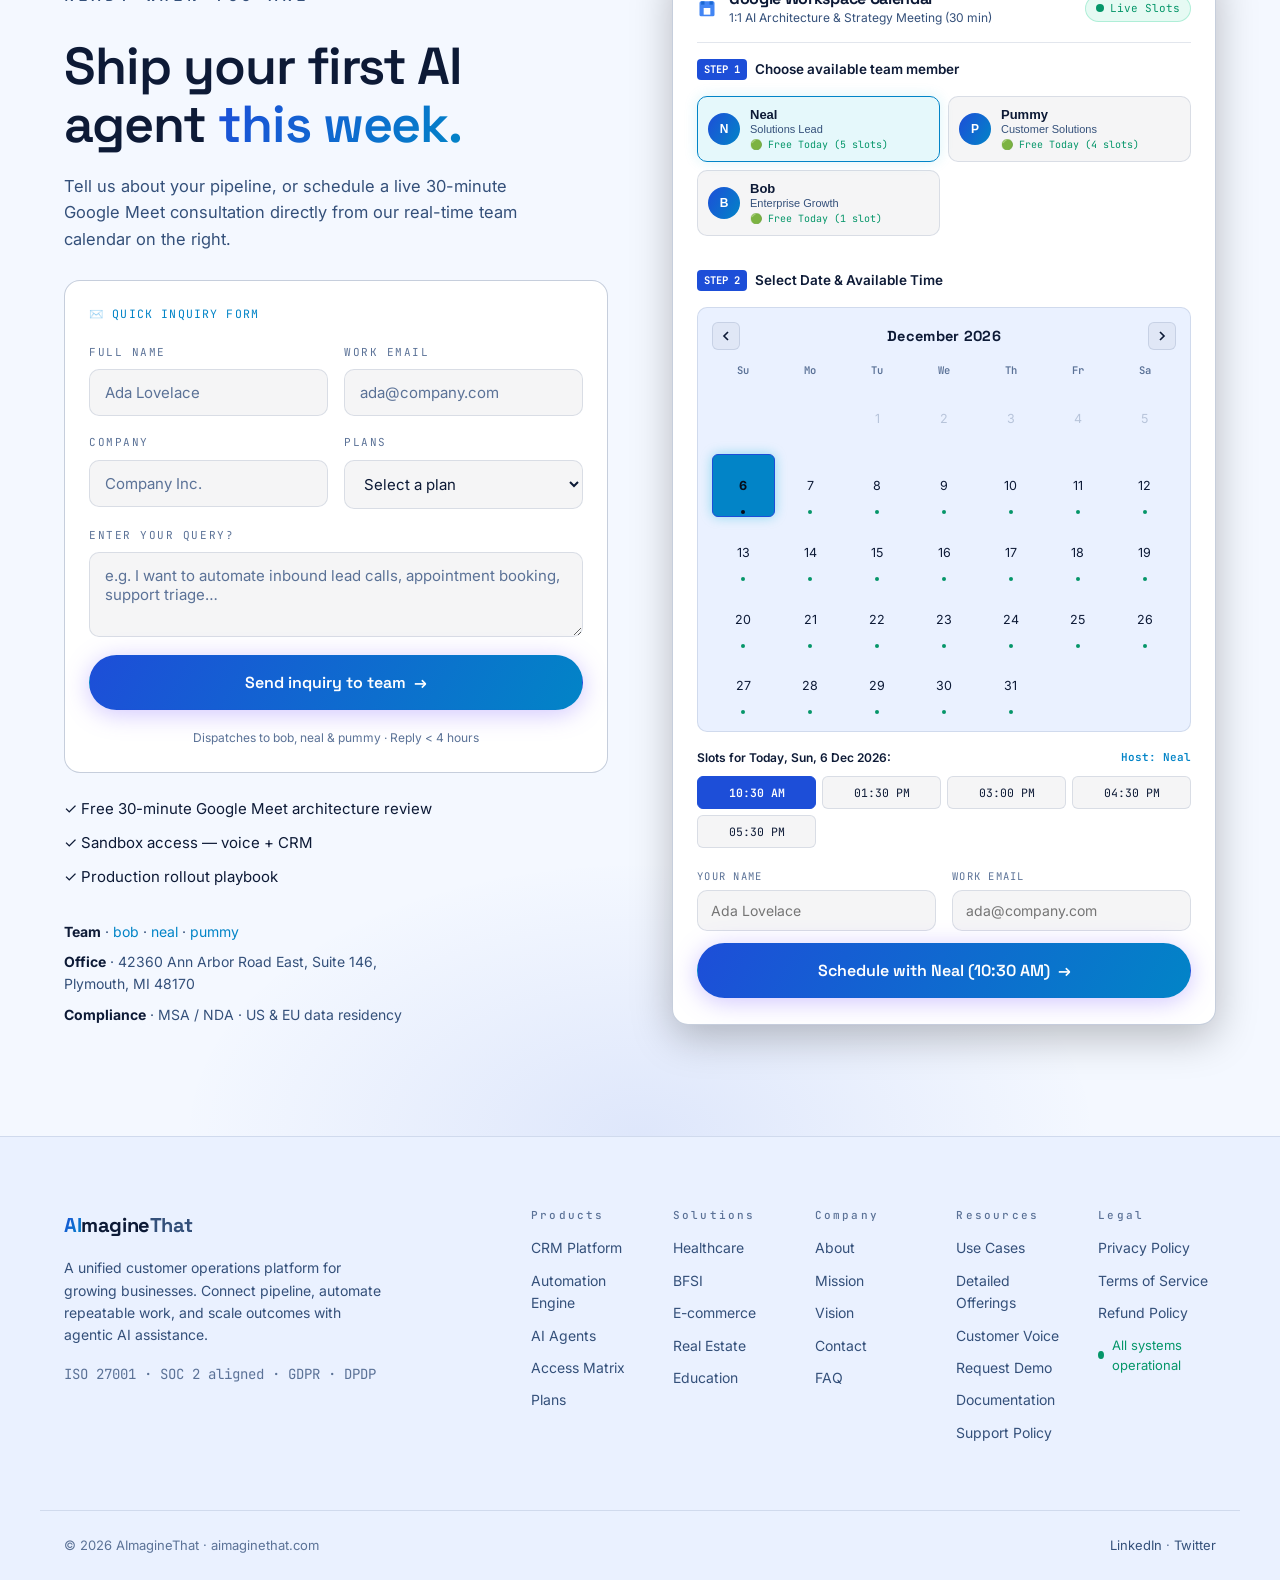
==== commit def7a57d: "Revert "Use Clover checkout for pricing buttons"" ====
--- a/index.html
+++ b/index.html
@@ -788,7 +788,7 @@
               <li>Priority support</li>
             </ul>
             <a class="btn btn--ghost btn--block" href="offerings.html#starter">View detailed offering</a>
-            <a class="btn btn--outline btn--block" rel="nofollow" href="https://link.clover.com/urlshortener/hsrzZb">Get Starter</a>
+            <a class="btn btn--outline btn--block" href="#contact">Get Starter</a>
           </article>
 
           <article class="price price--featured reveal">
@@ -806,7 +806,7 @@
               <li>Priority support</li>
             </ul>
             <a class="btn btn--ghost btn--block" href="offerings.html#growth">View detailed offering</a>
-            <a class="btn btn--primary btn--block" rel="nofollow" href="https://link.clover.com/urlshortener/hsrzZb">Get Growth</a>
+            <a class="btn btn--primary btn--block" href="#contact">Get Growth</a>
           </article>
 
           <article class="price reveal">
@@ -823,7 +823,7 @@
               <li>Priority support</li>
             </ul>
             <a class="btn btn--ghost btn--block" href="offerings.html#scale">View detailed offering</a>
-            <a class="btn btn--outline btn--block" rel="nofollow" href="https://link.clover.com/urlshortener/hsrzZb">Get Scale</a>
+            <a class="btn btn--outline btn--block" href="#contact">Get Scale</a>
           </article>
         </div>
         <div class="pricing__more reveal">
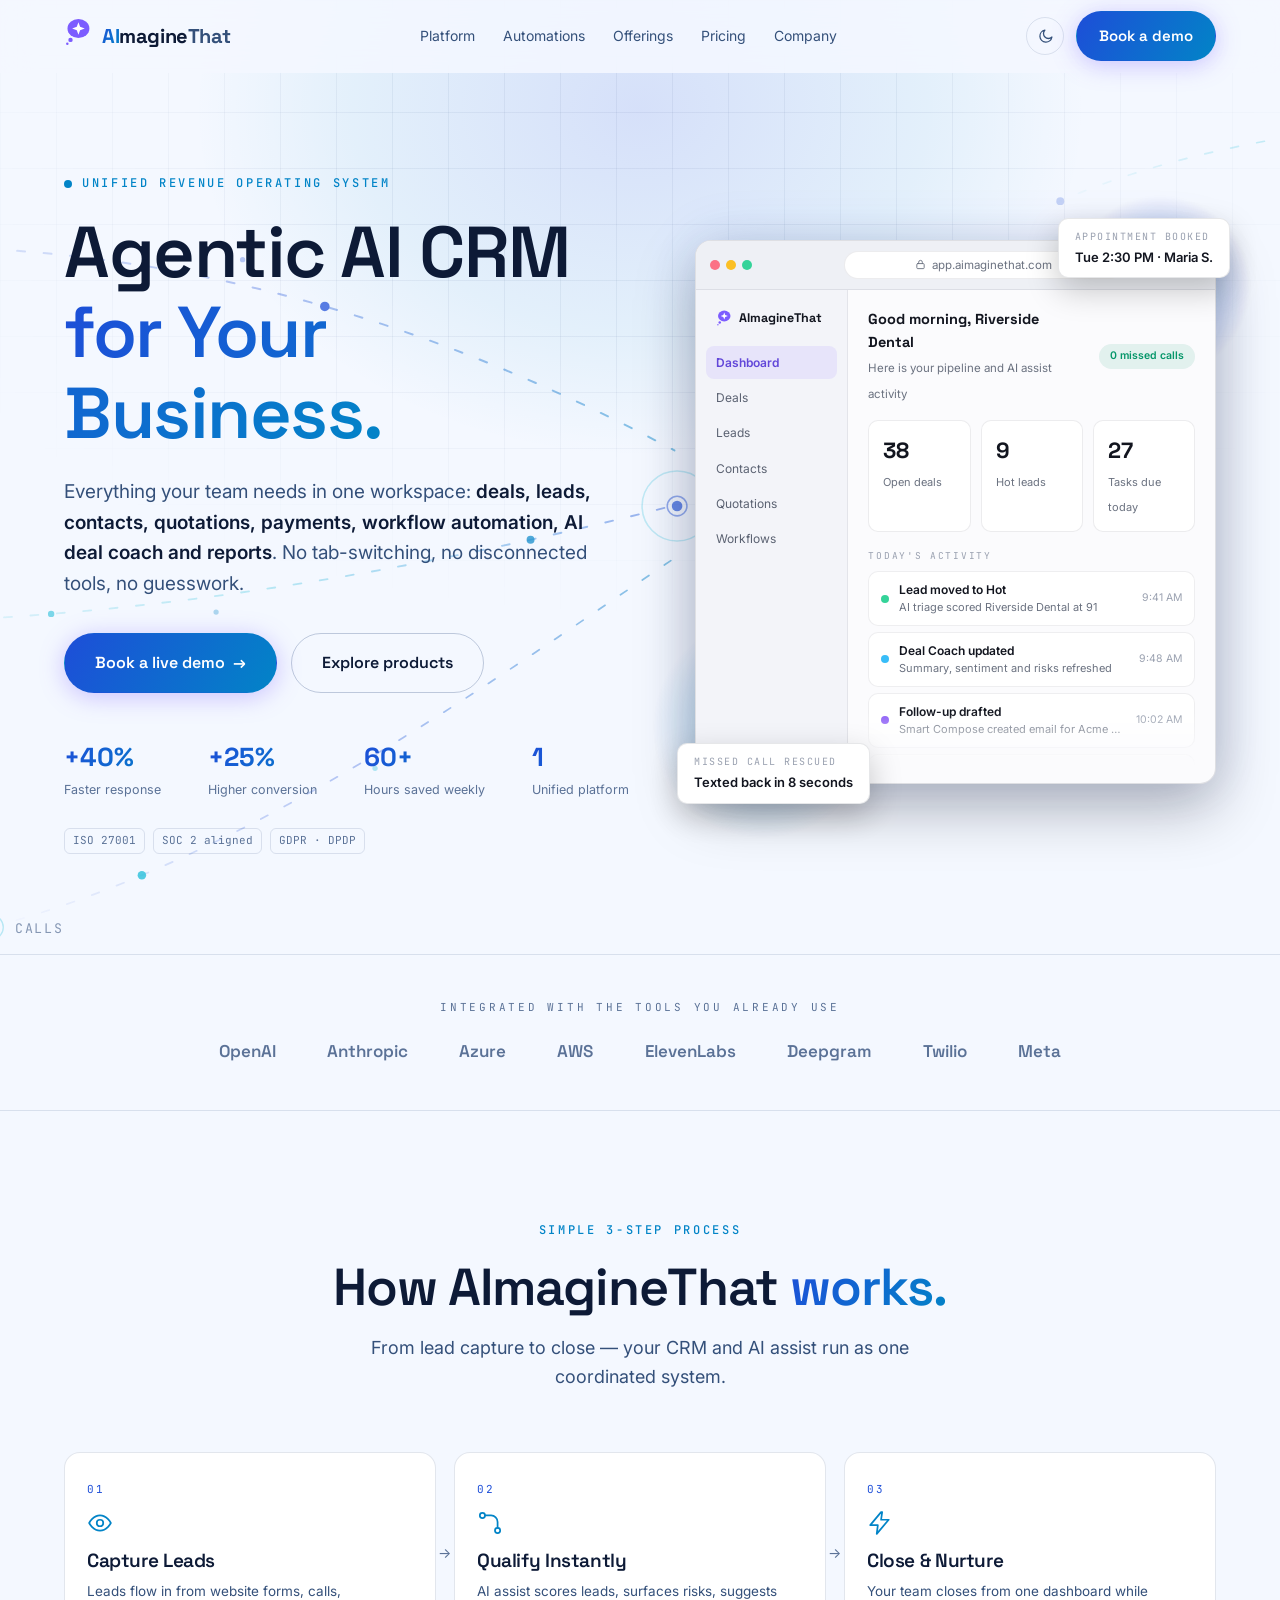
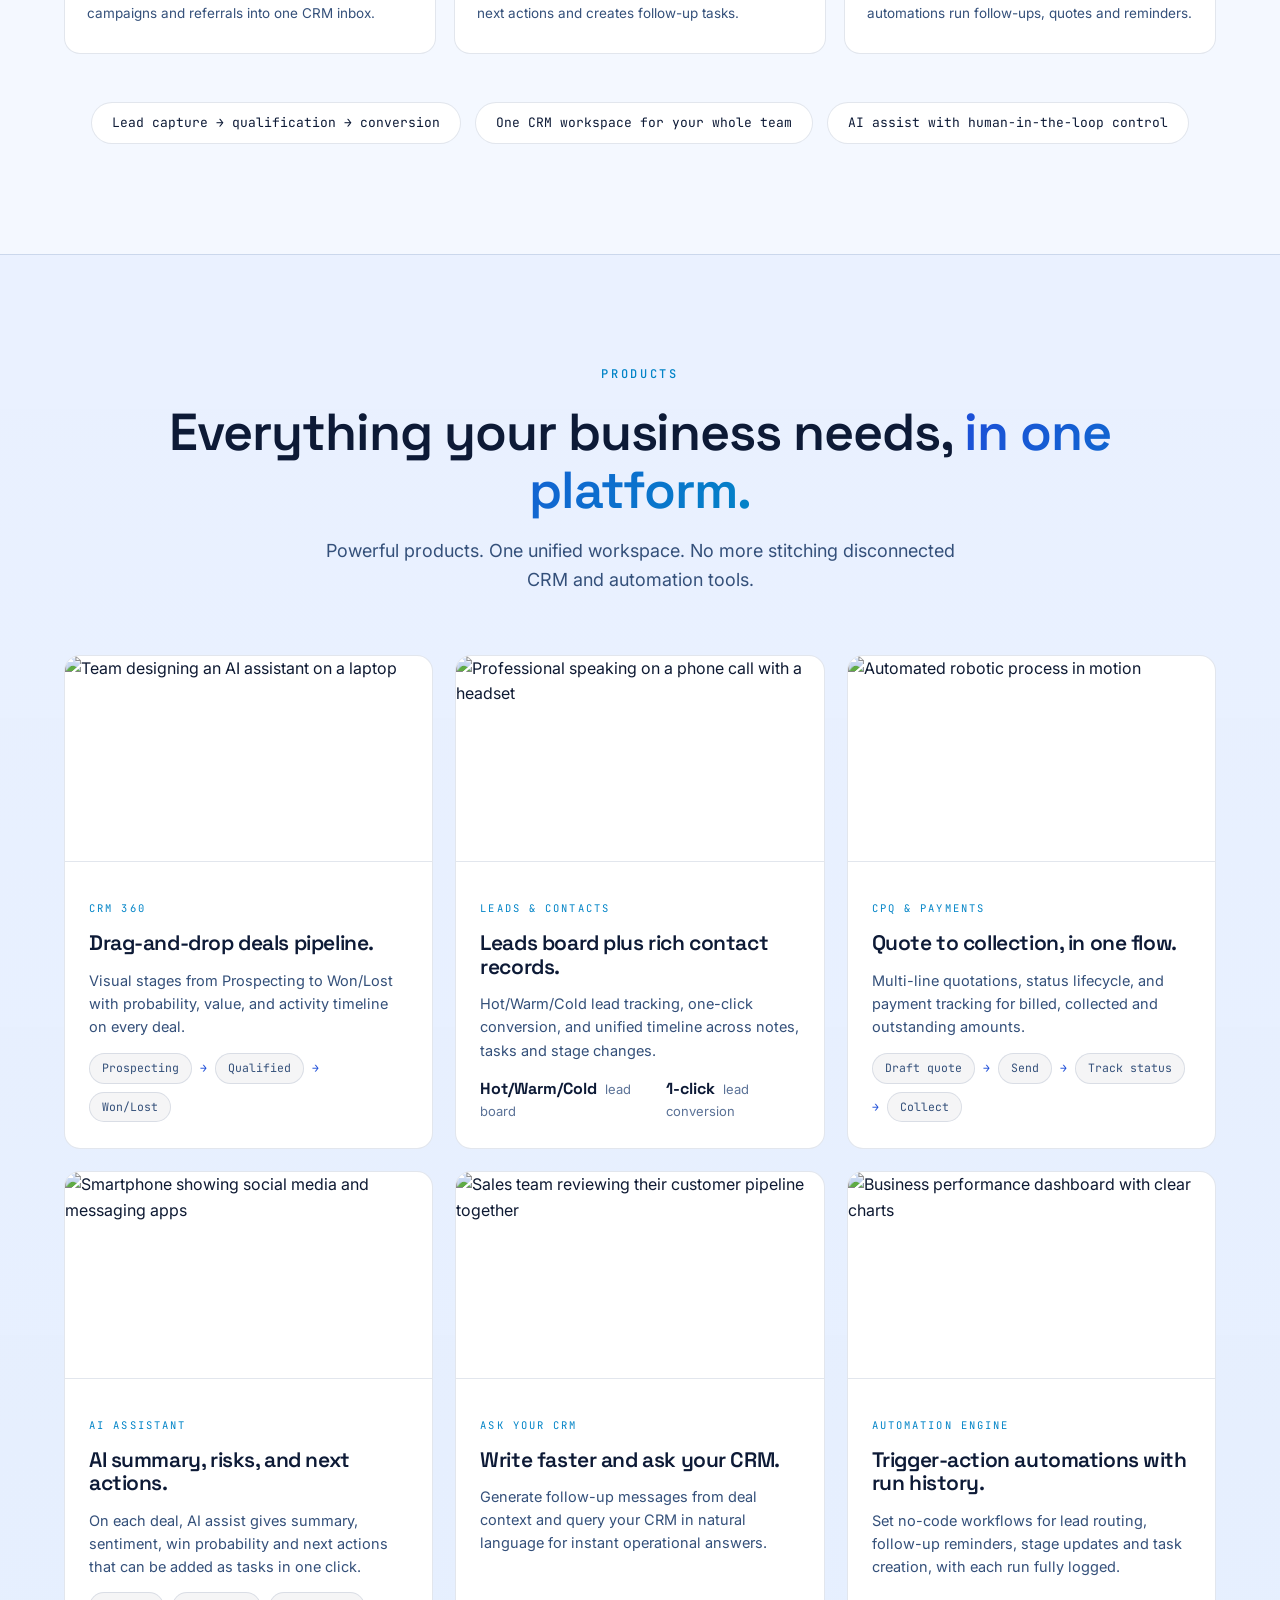
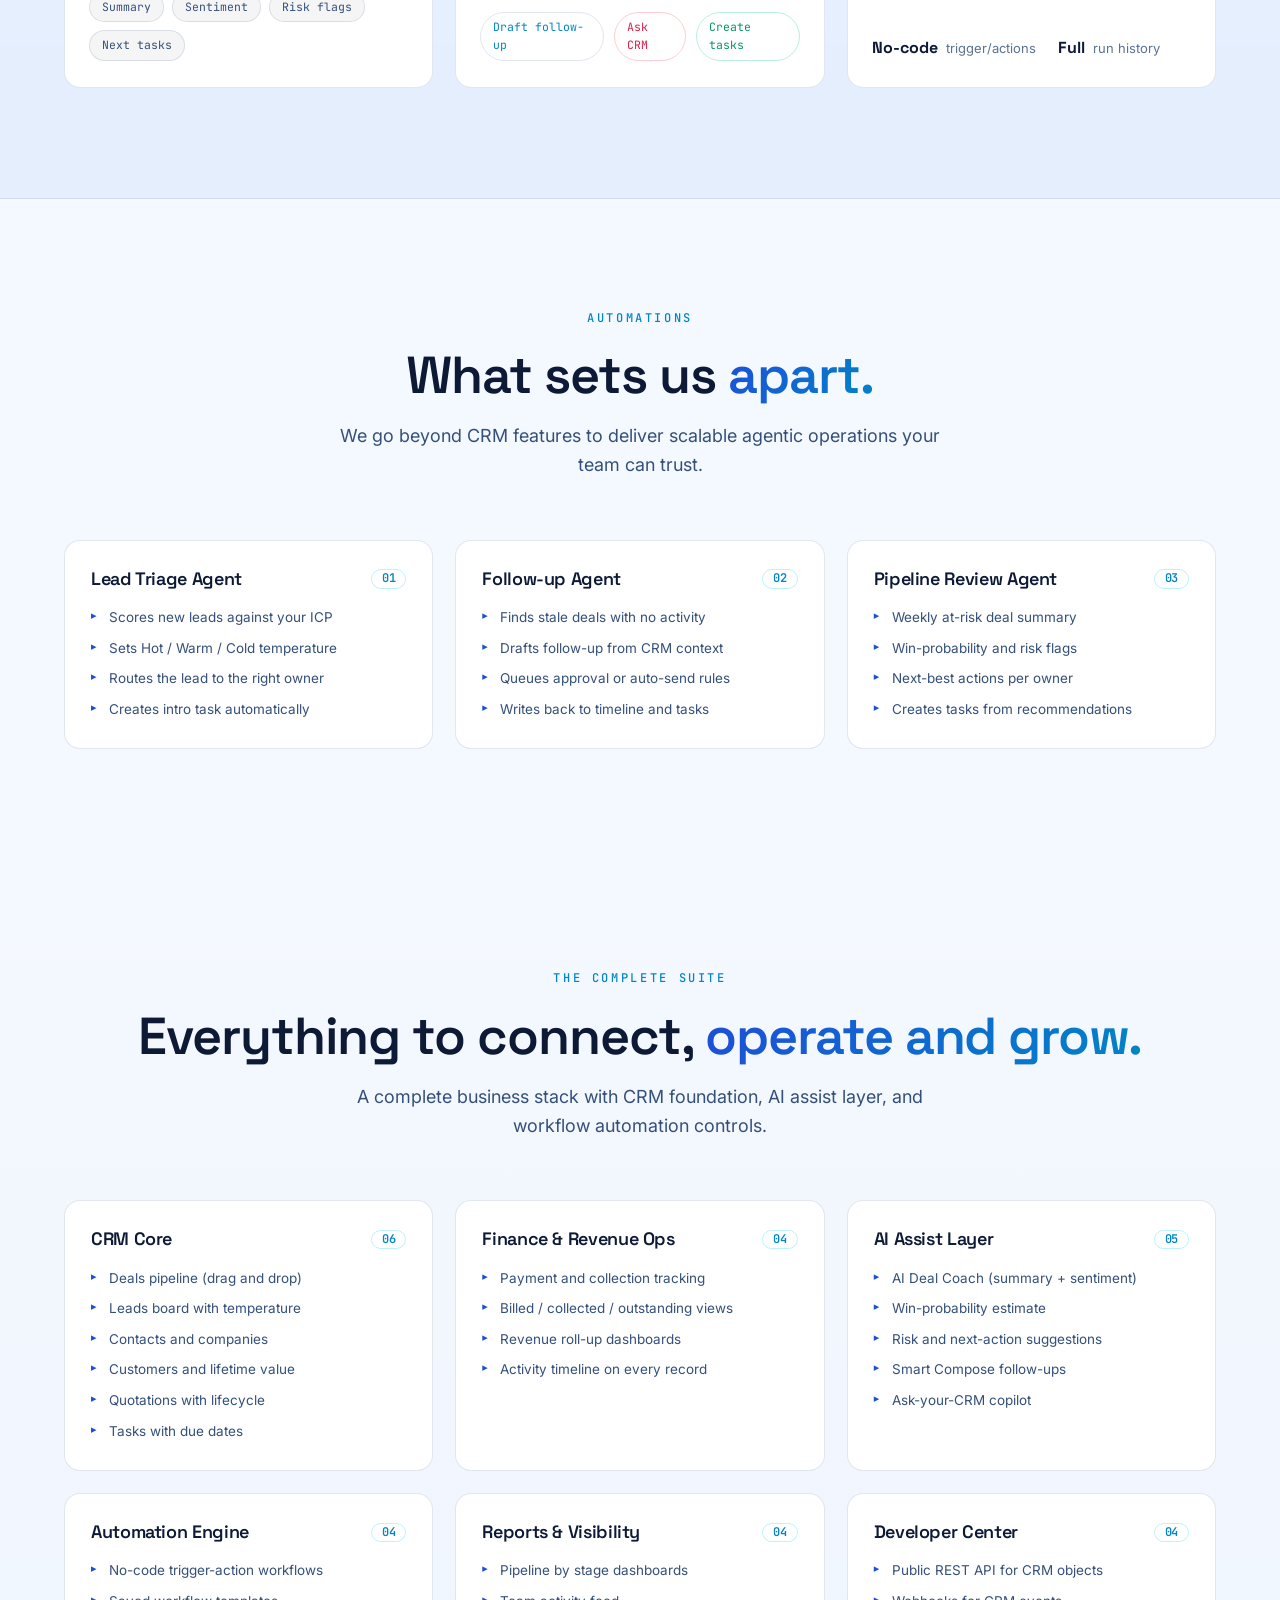
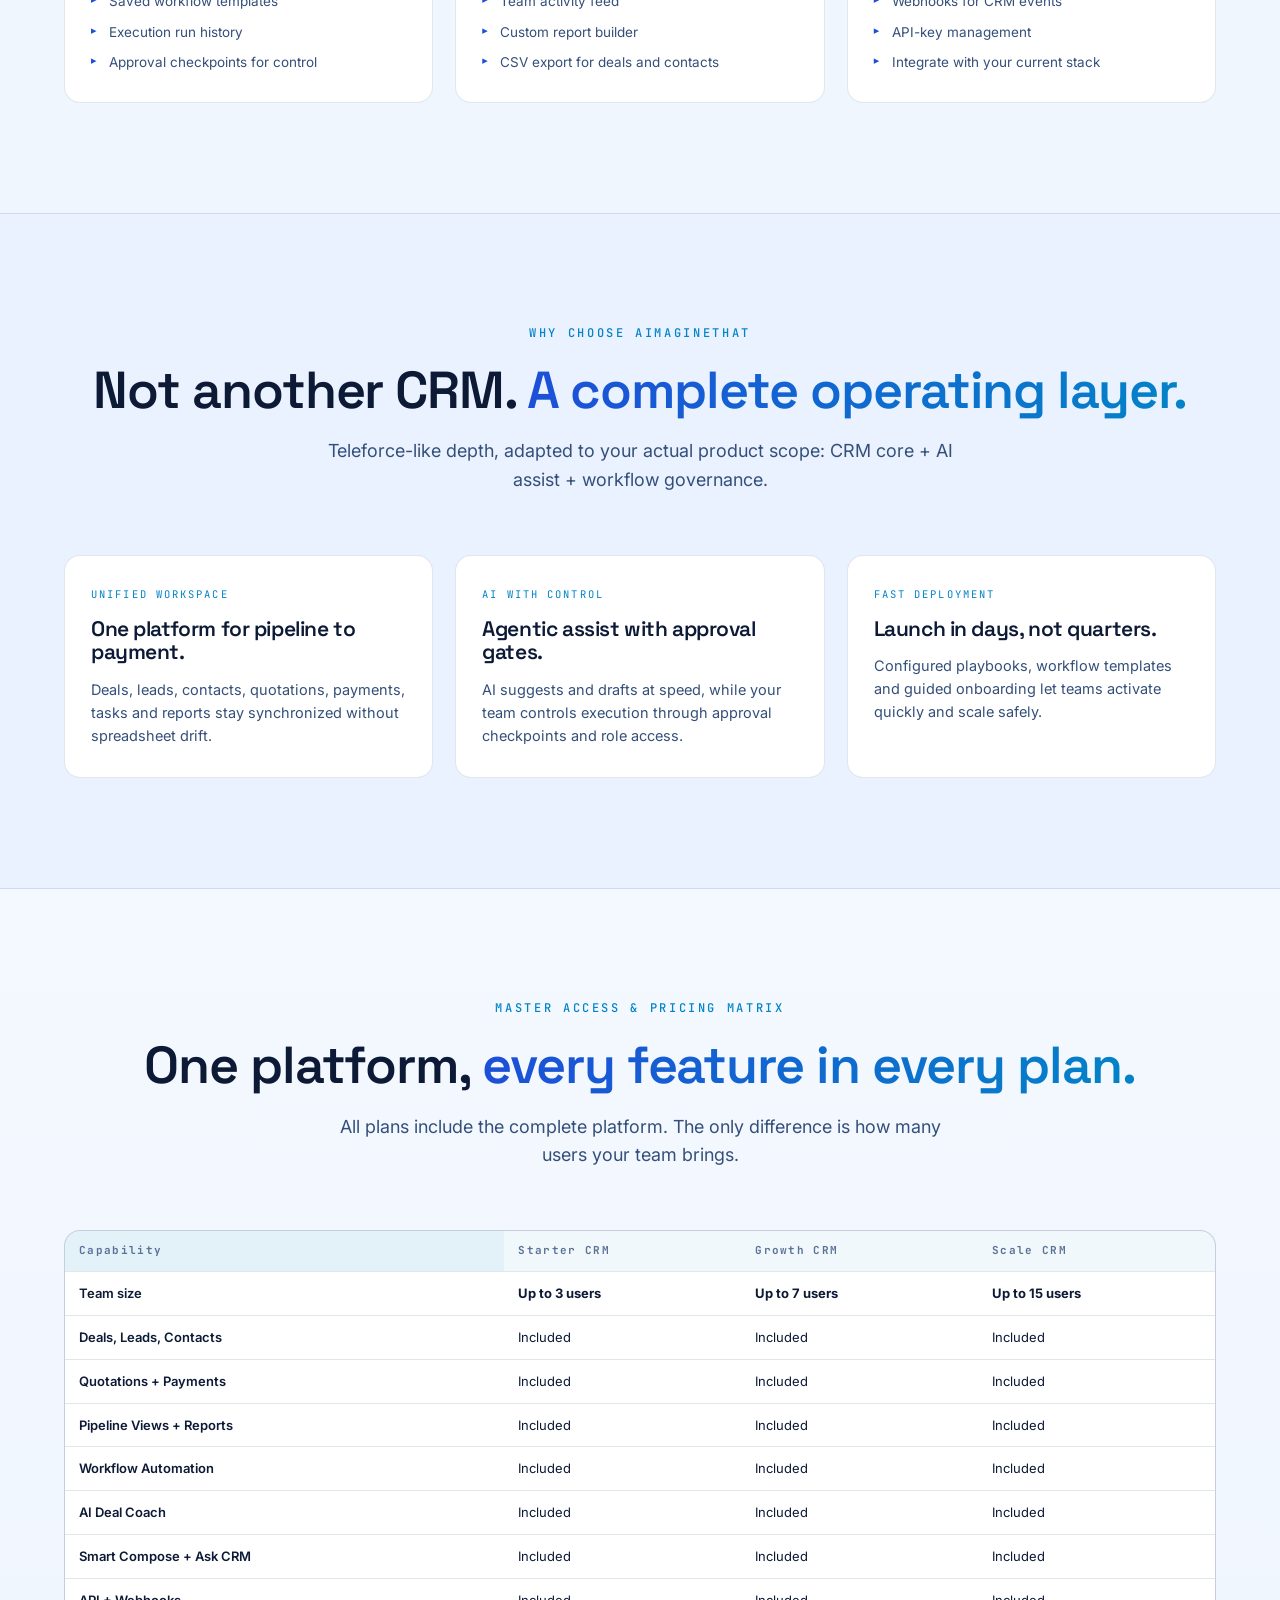
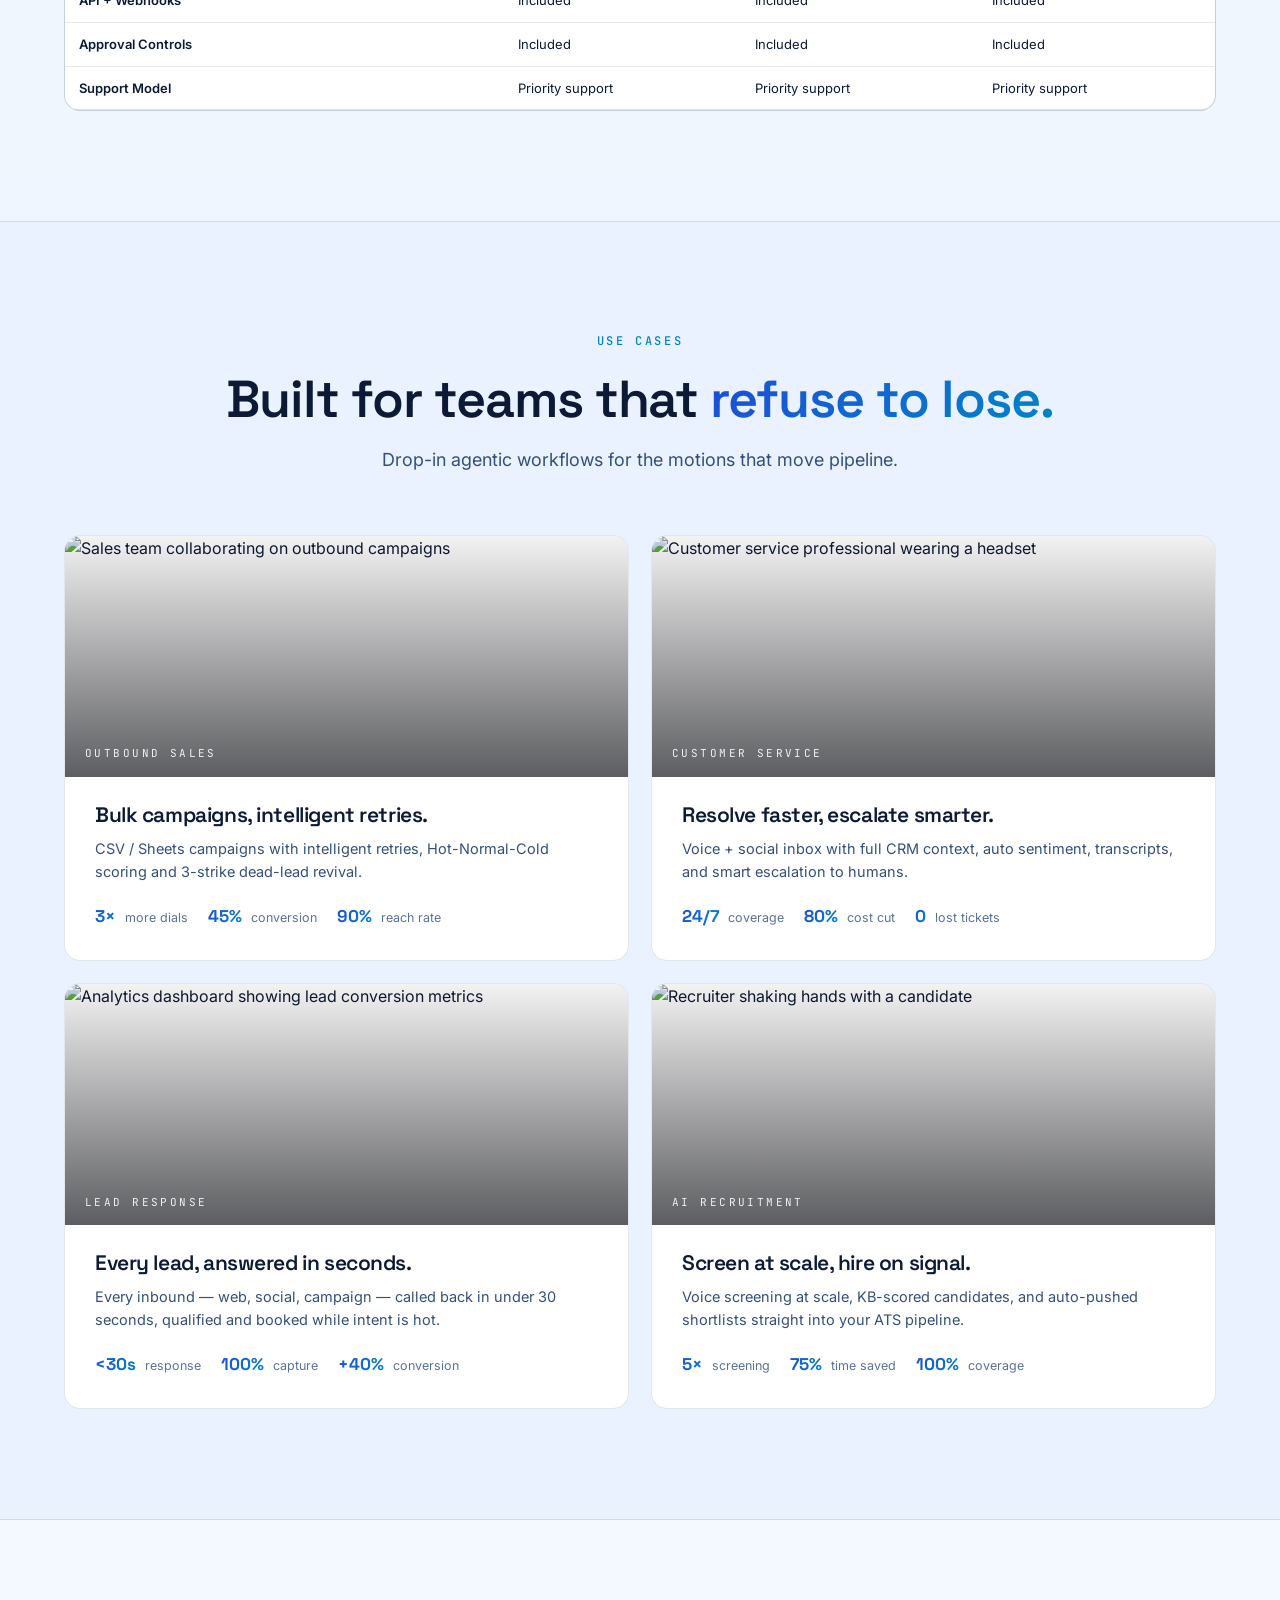
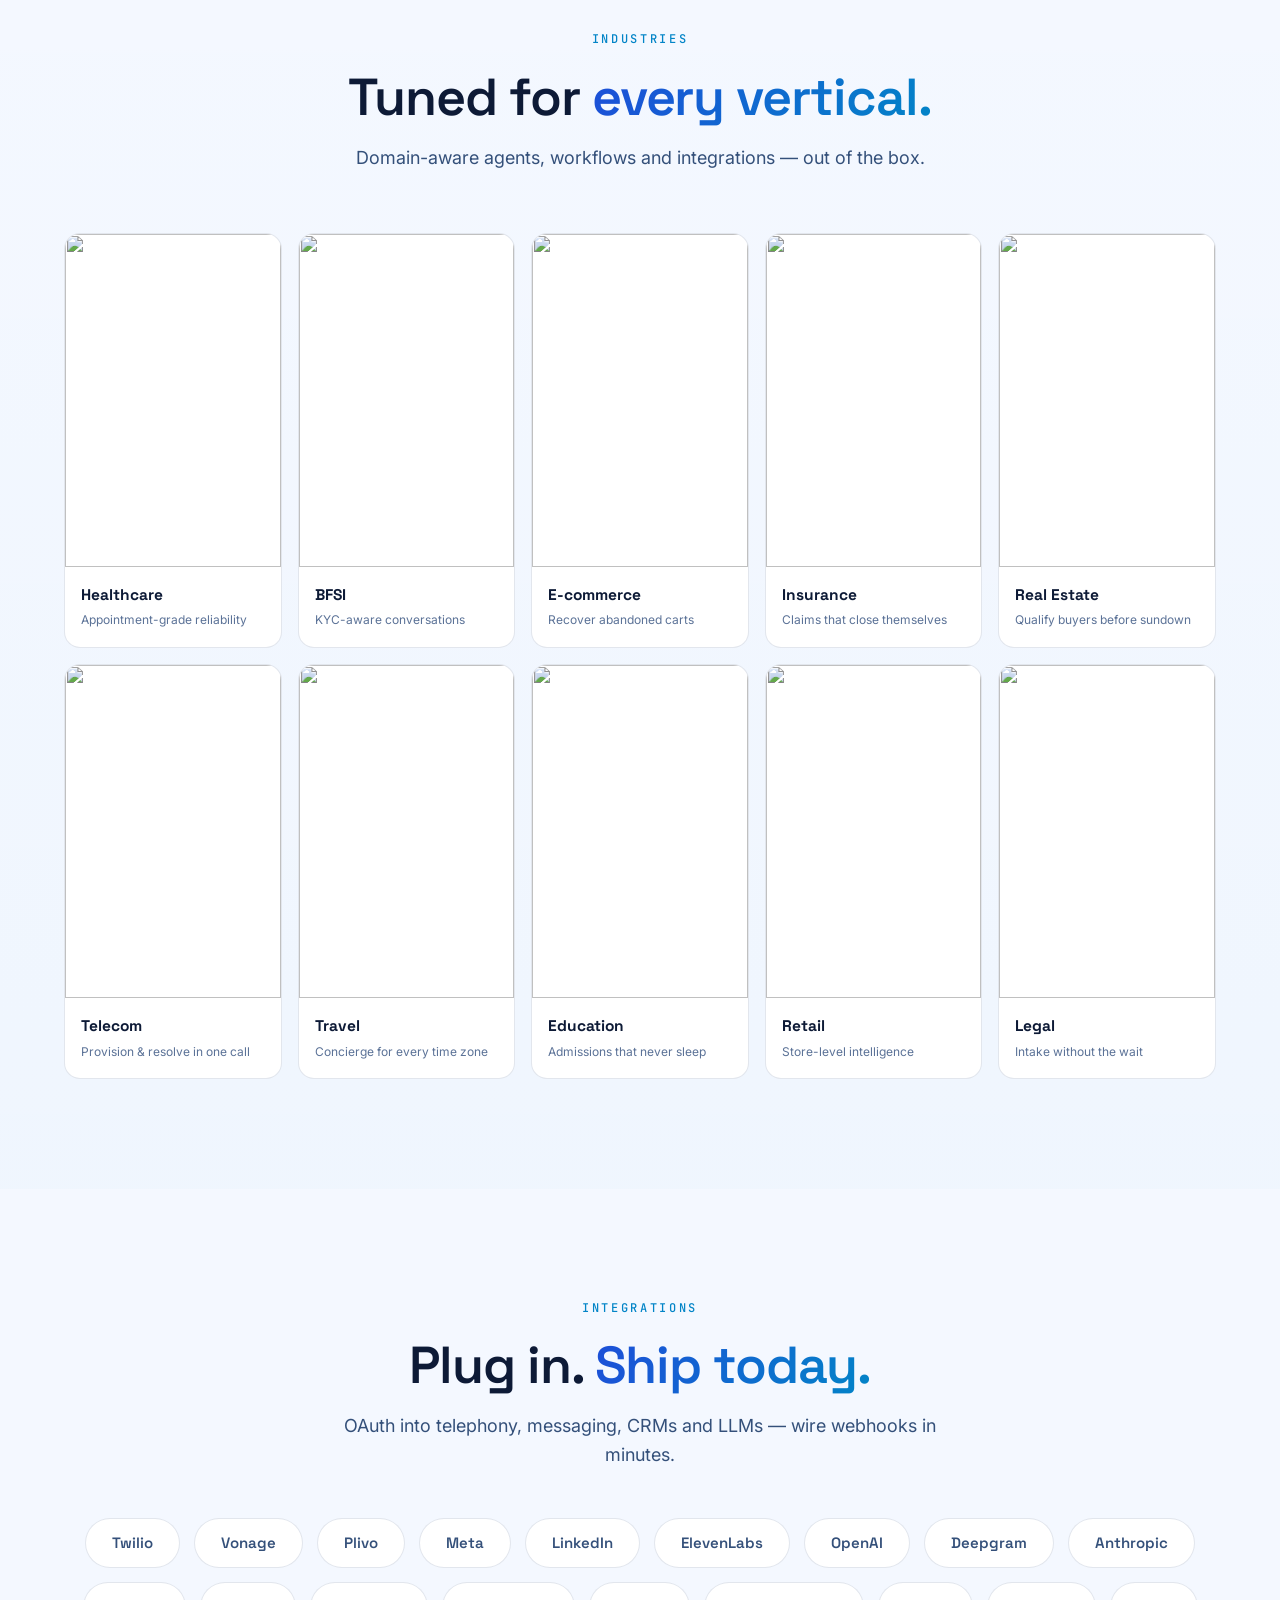
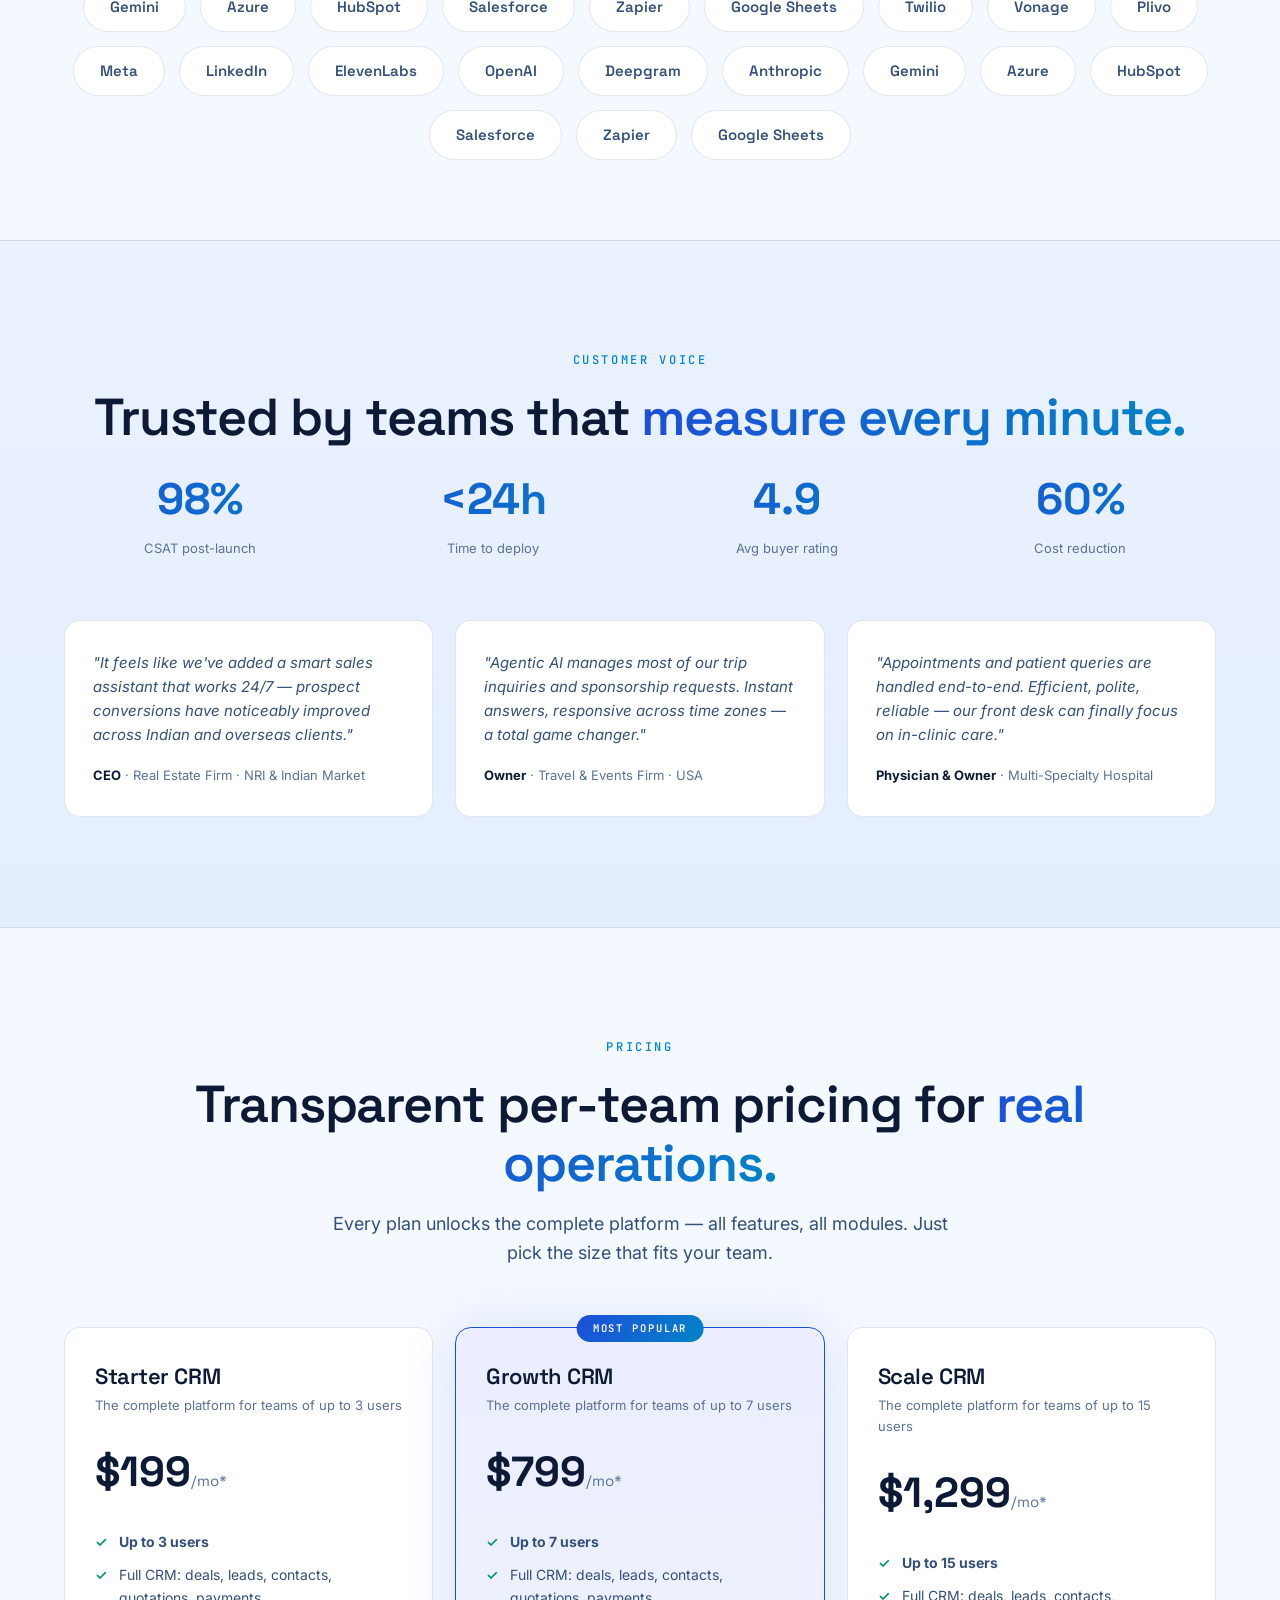
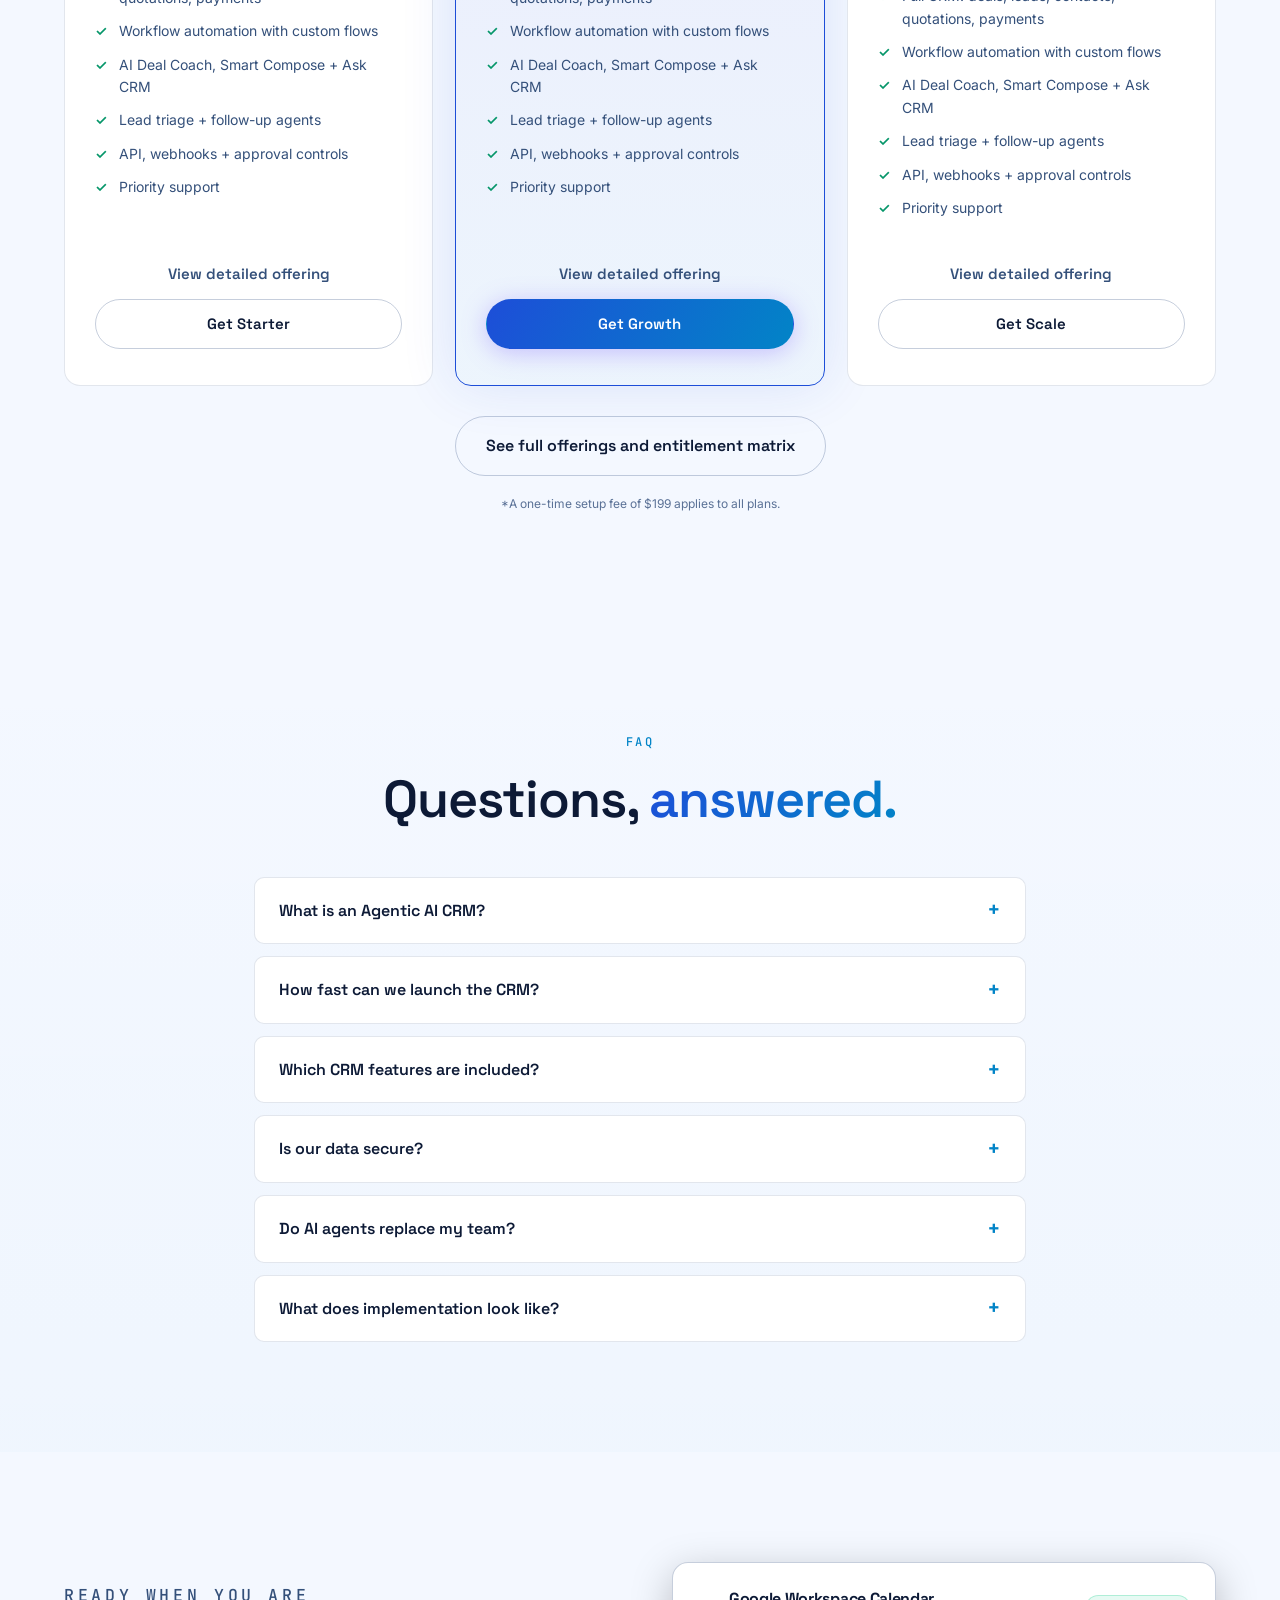
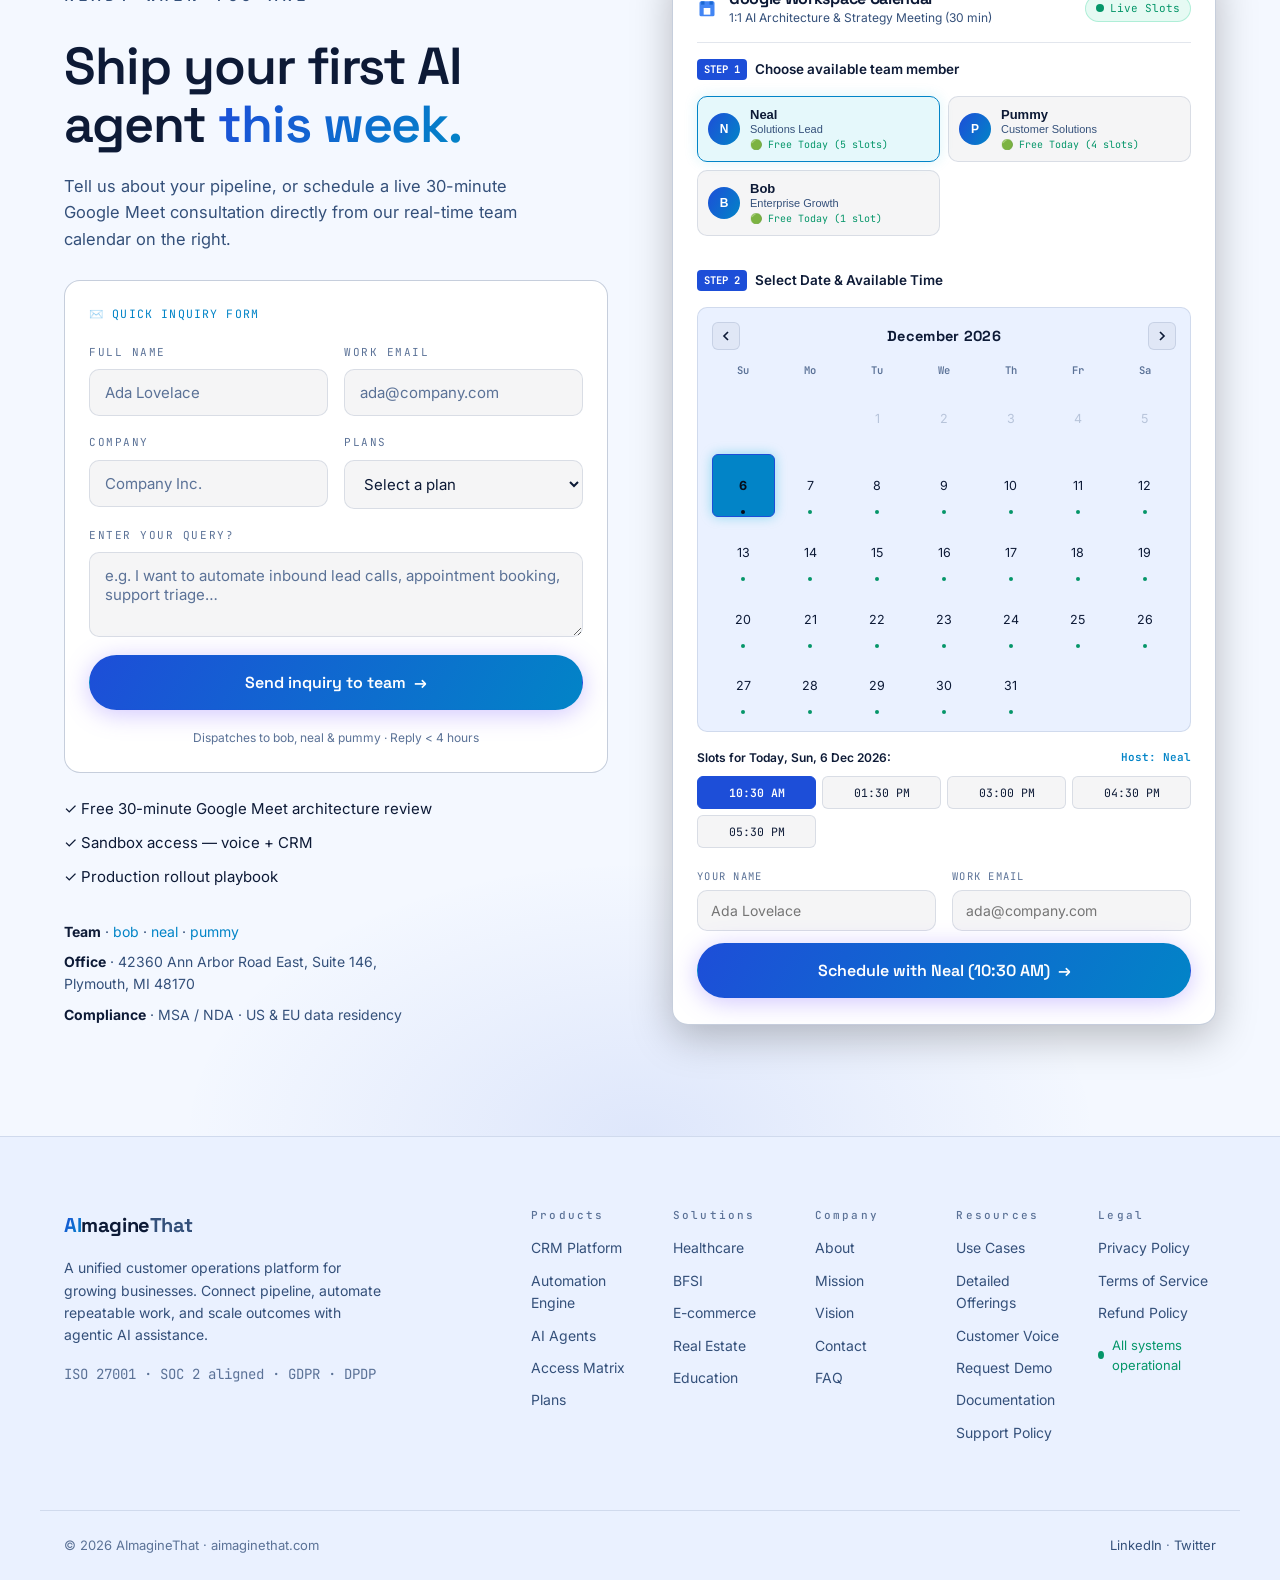
==== commit 7897f6ab: "Connect website pricing plans to CRM checkout" ====
--- a/index.html
+++ b/index.html
@@ -788,7 +788,7 @@
               <li>Priority support</li>
             </ul>
             <a class="btn btn--ghost btn--block" href="offerings.html#starter">View detailed offering</a>
-            <a class="btn btn--outline btn--block" href="#contact">Get Starter</a>
+            <a class="btn btn--outline btn--block" rel="nofollow" href="https://app.aimaginethat.com/checkout/plan?plan=starter">Get Starter</a>
           </article>
 
           <article class="price price--featured reveal">
@@ -806,7 +806,7 @@
               <li>Priority support</li>
             </ul>
             <a class="btn btn--ghost btn--block" href="offerings.html#growth">View detailed offering</a>
-            <a class="btn btn--primary btn--block" href="#contact">Get Growth</a>
+            <a class="btn btn--primary btn--block" rel="nofollow" href="https://app.aimaginethat.com/checkout/plan?plan=growth">Get Growth</a>
           </article>
 
           <article class="price reveal">
@@ -823,7 +823,7 @@
               <li>Priority support</li>
             </ul>
             <a class="btn btn--ghost btn--block" href="offerings.html#scale">View detailed offering</a>
-            <a class="btn btn--outline btn--block" href="#contact">Get Scale</a>
+            <a class="btn btn--outline btn--block" rel="nofollow" href="https://app.aimaginethat.com/checkout/plan?plan=scale">Get Scale</a>
           </article>
         </div>
         <div class="pricing__more reveal">
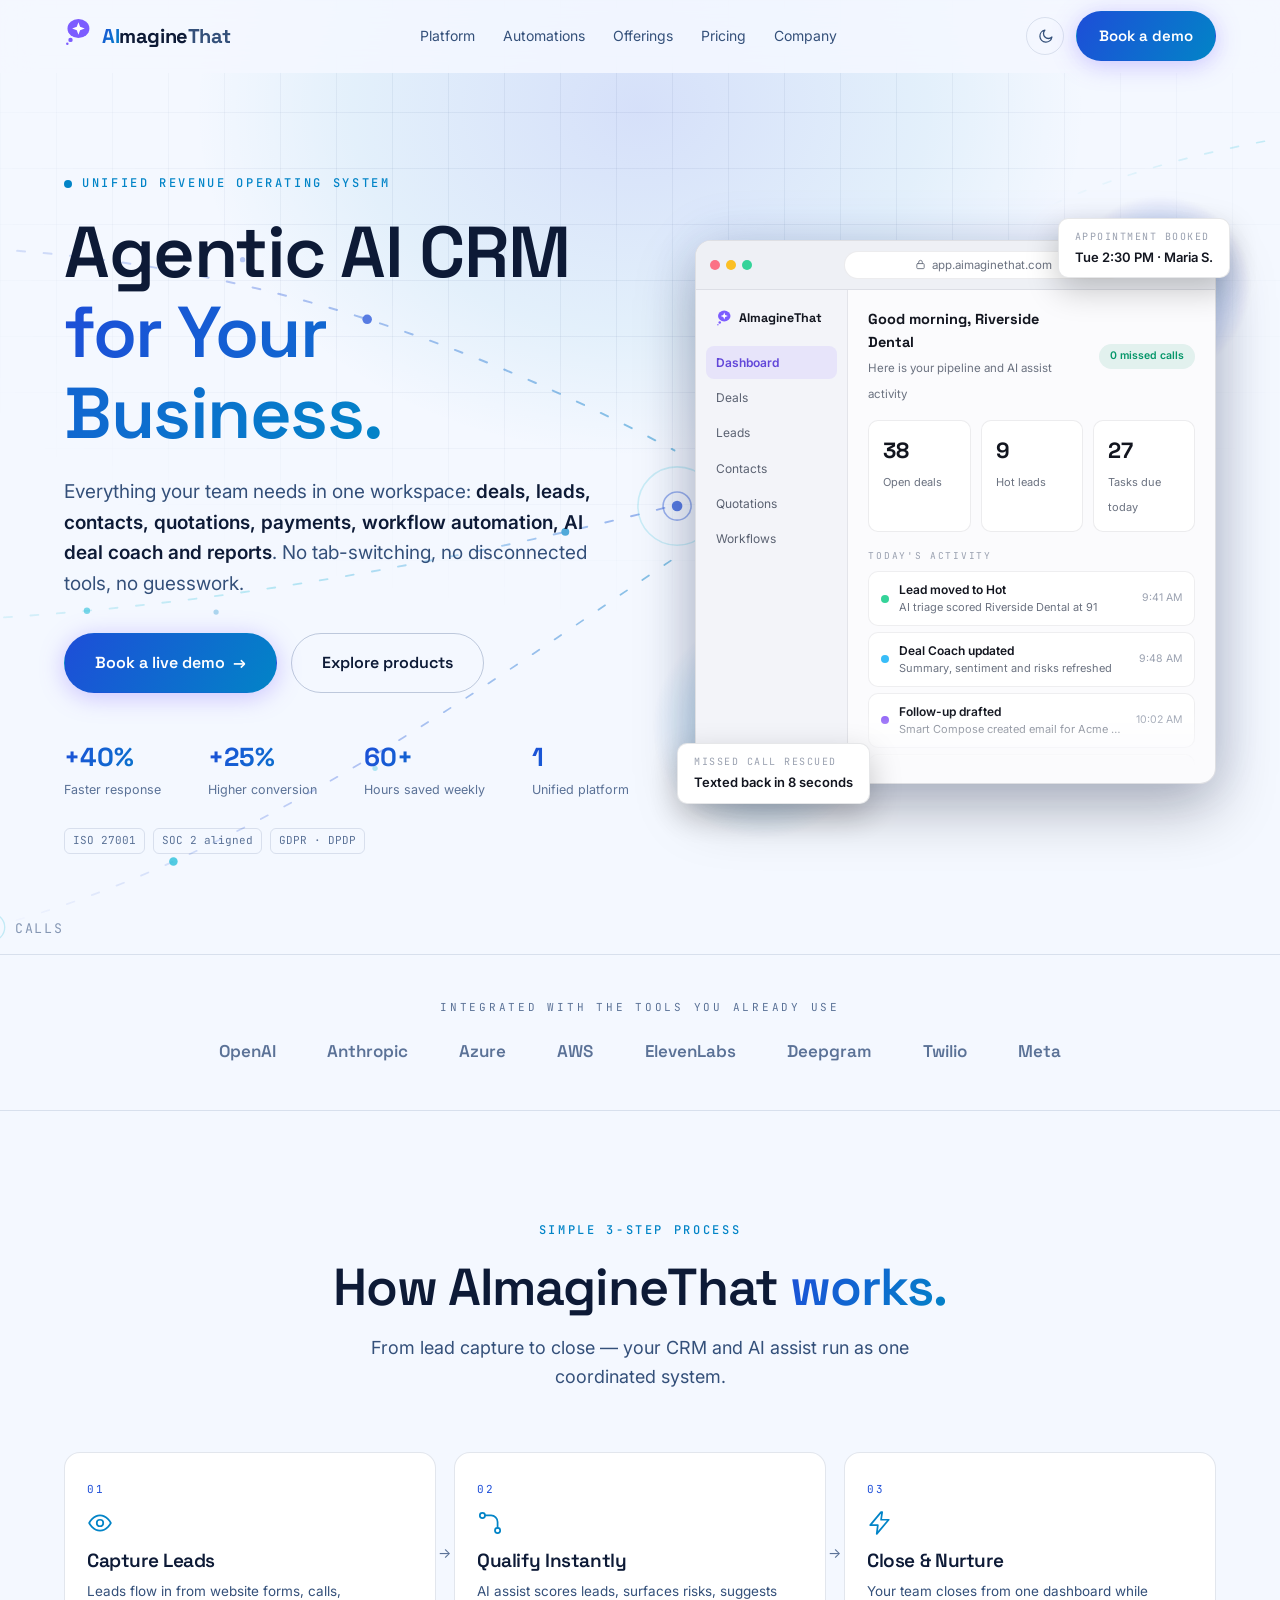
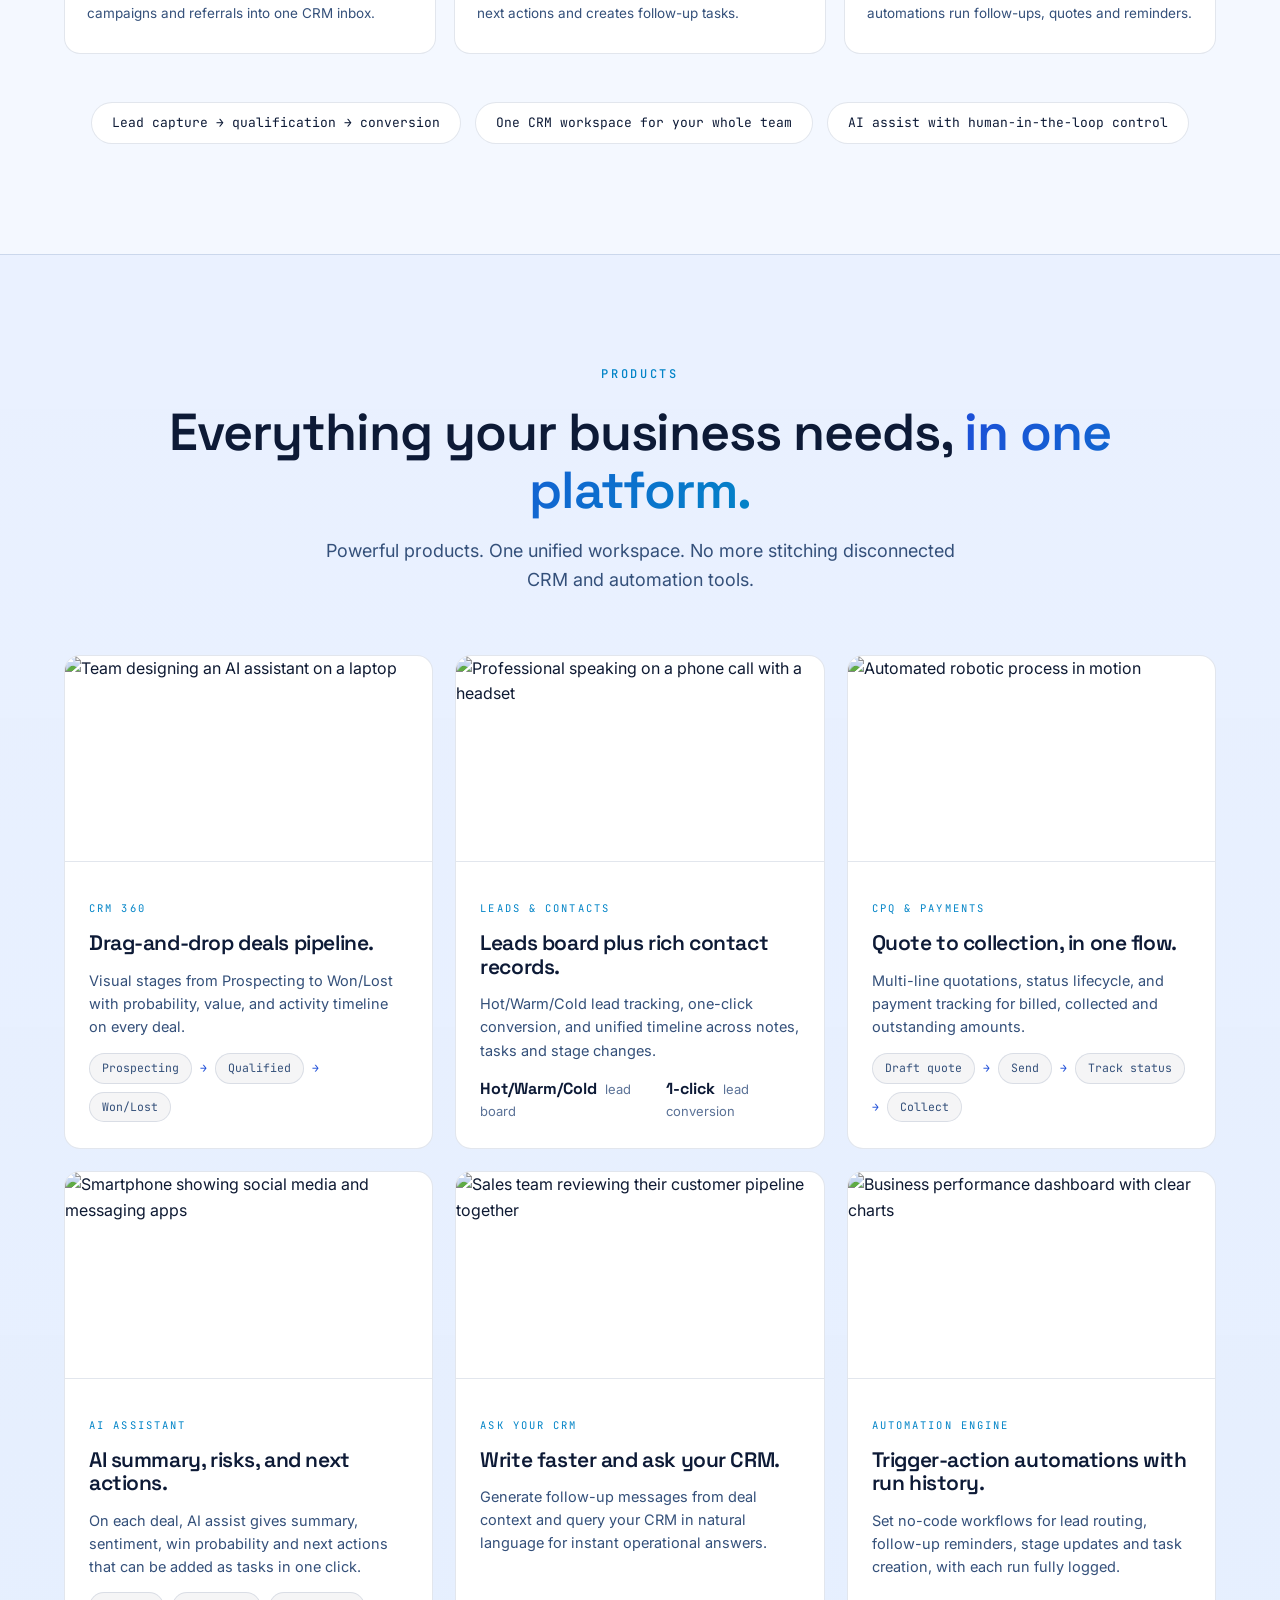
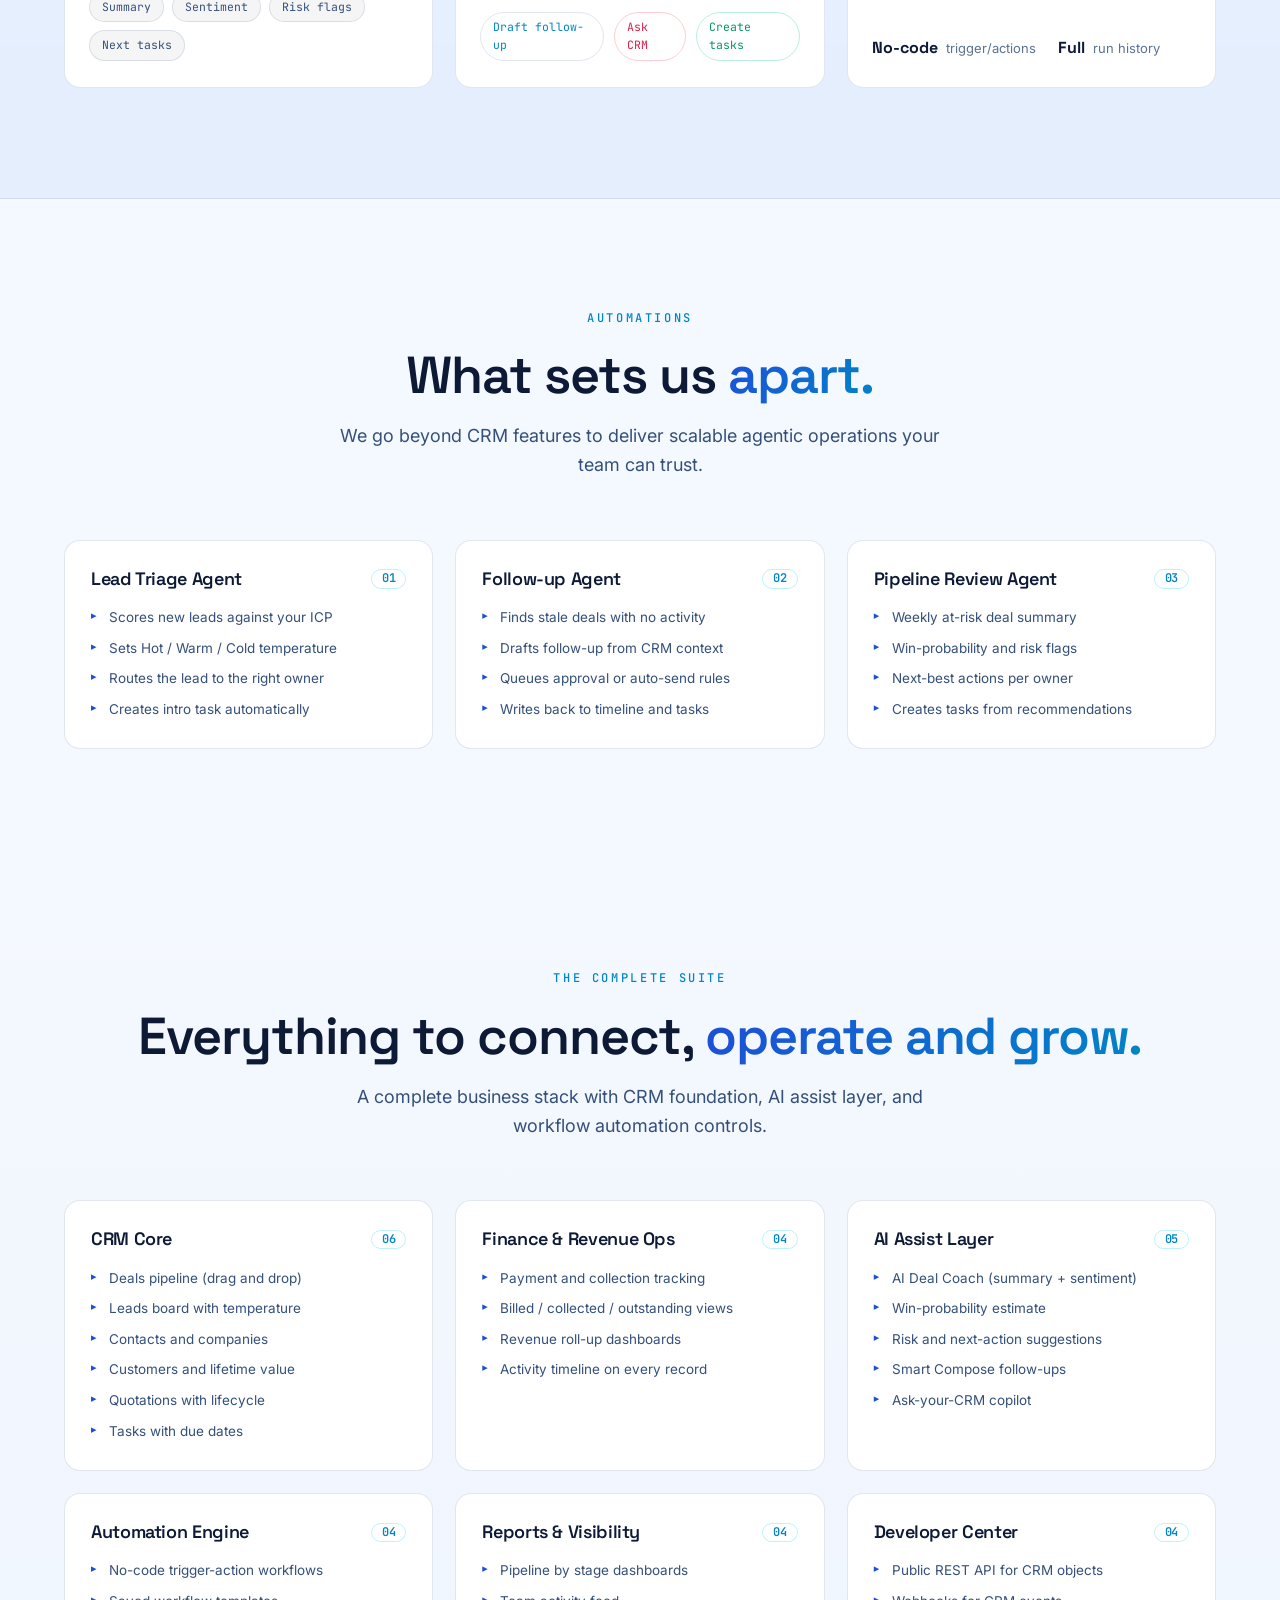
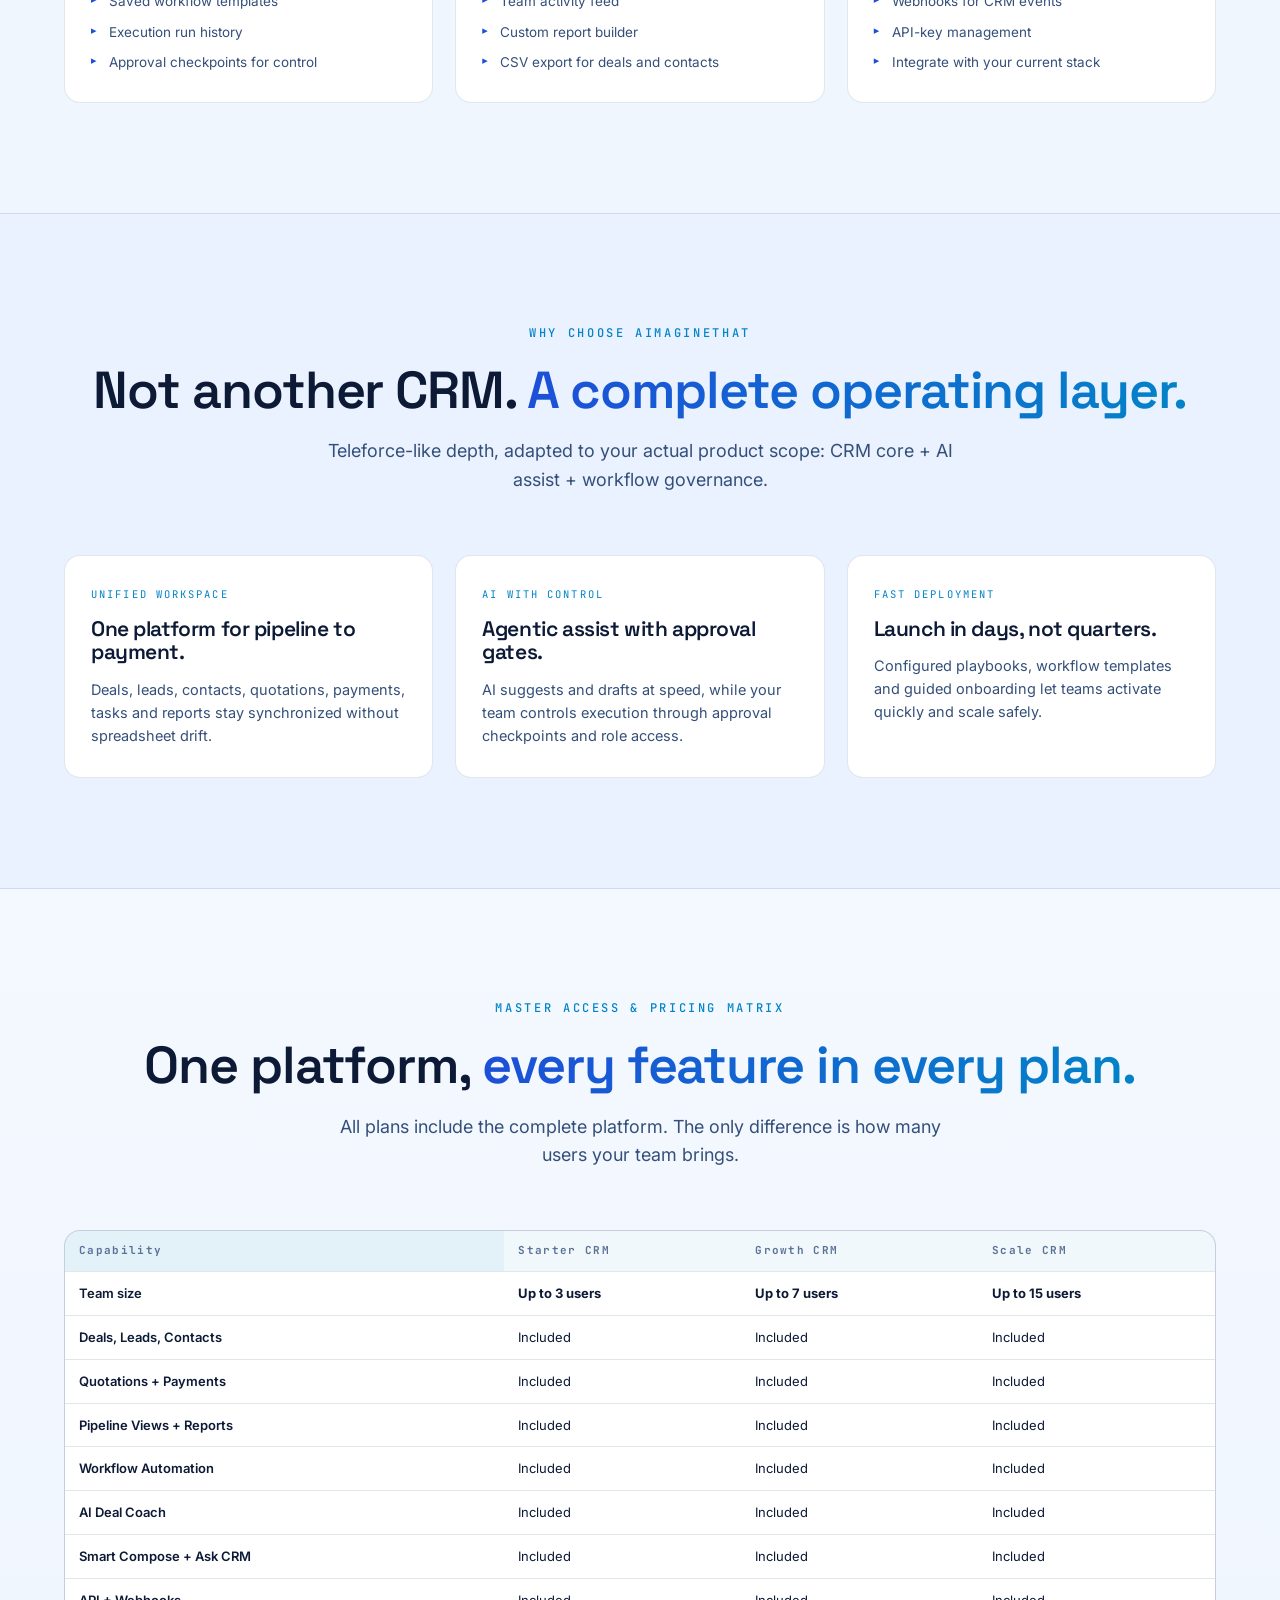
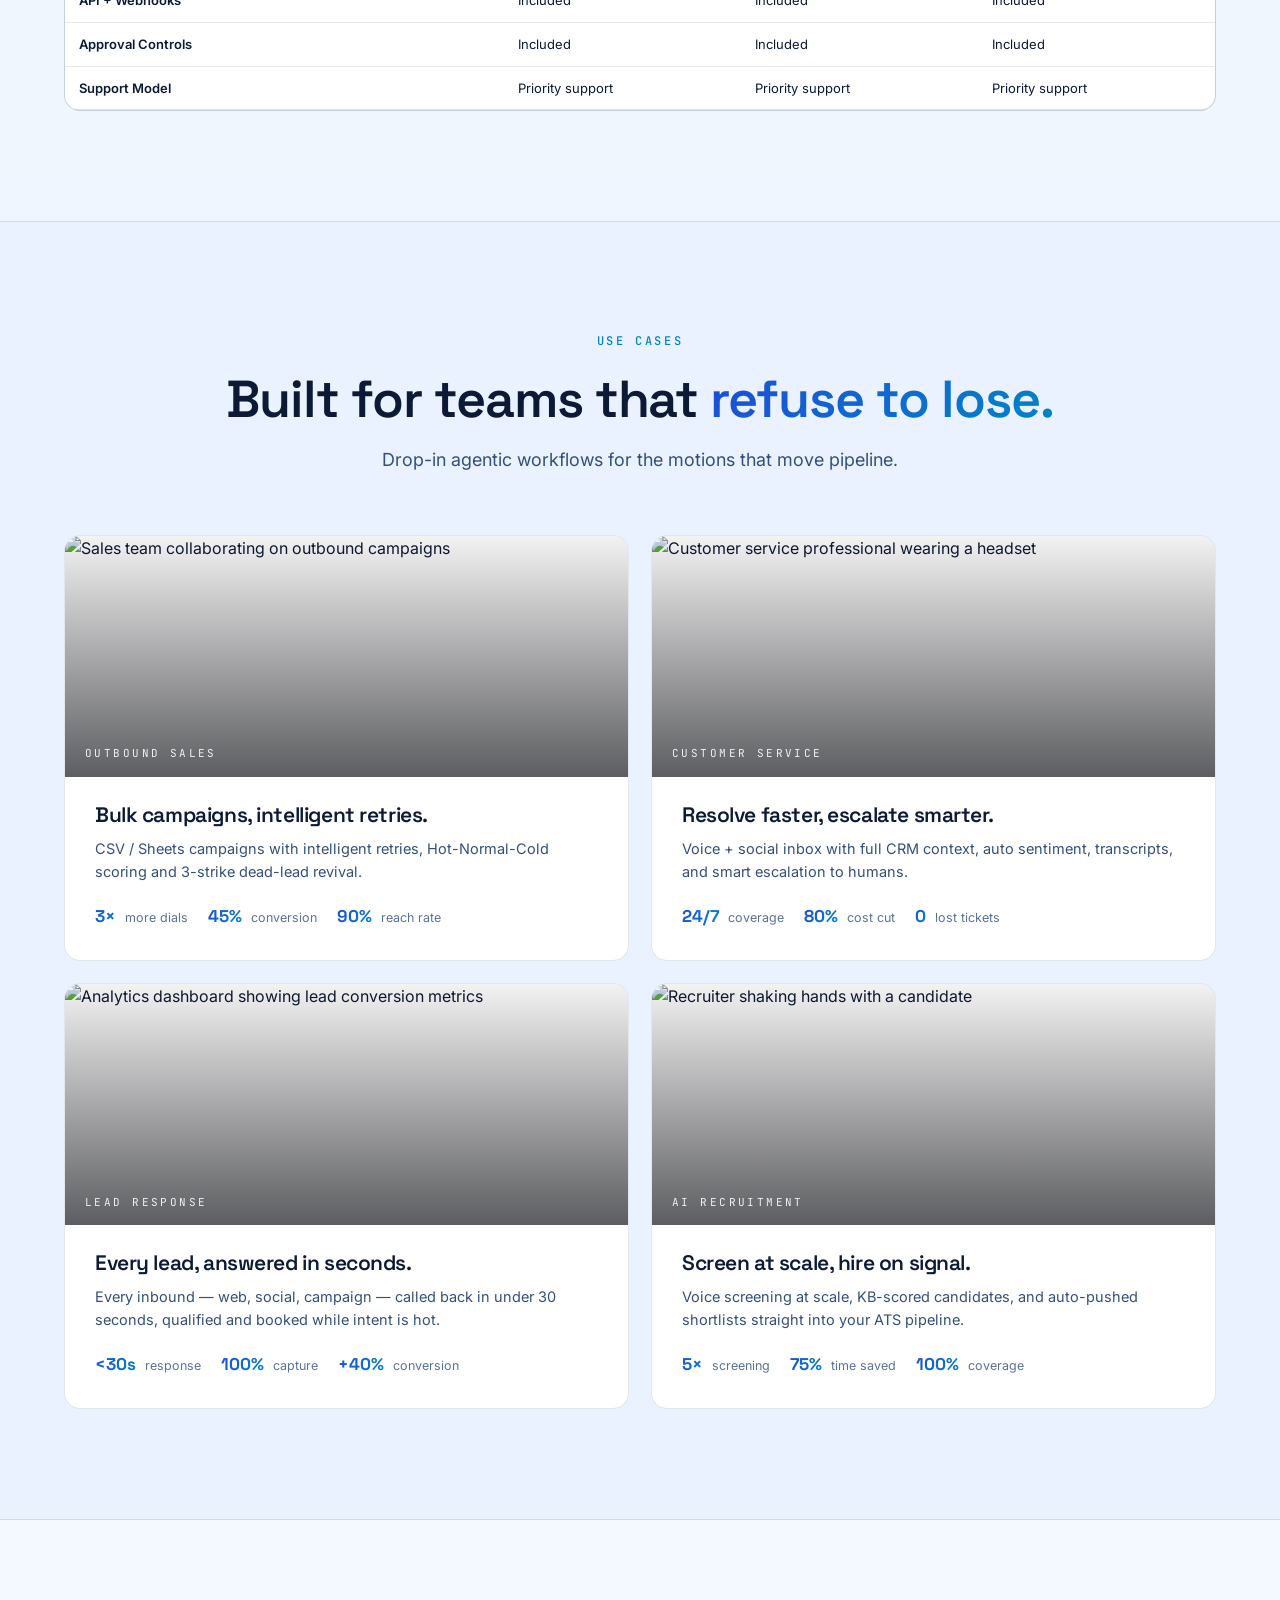
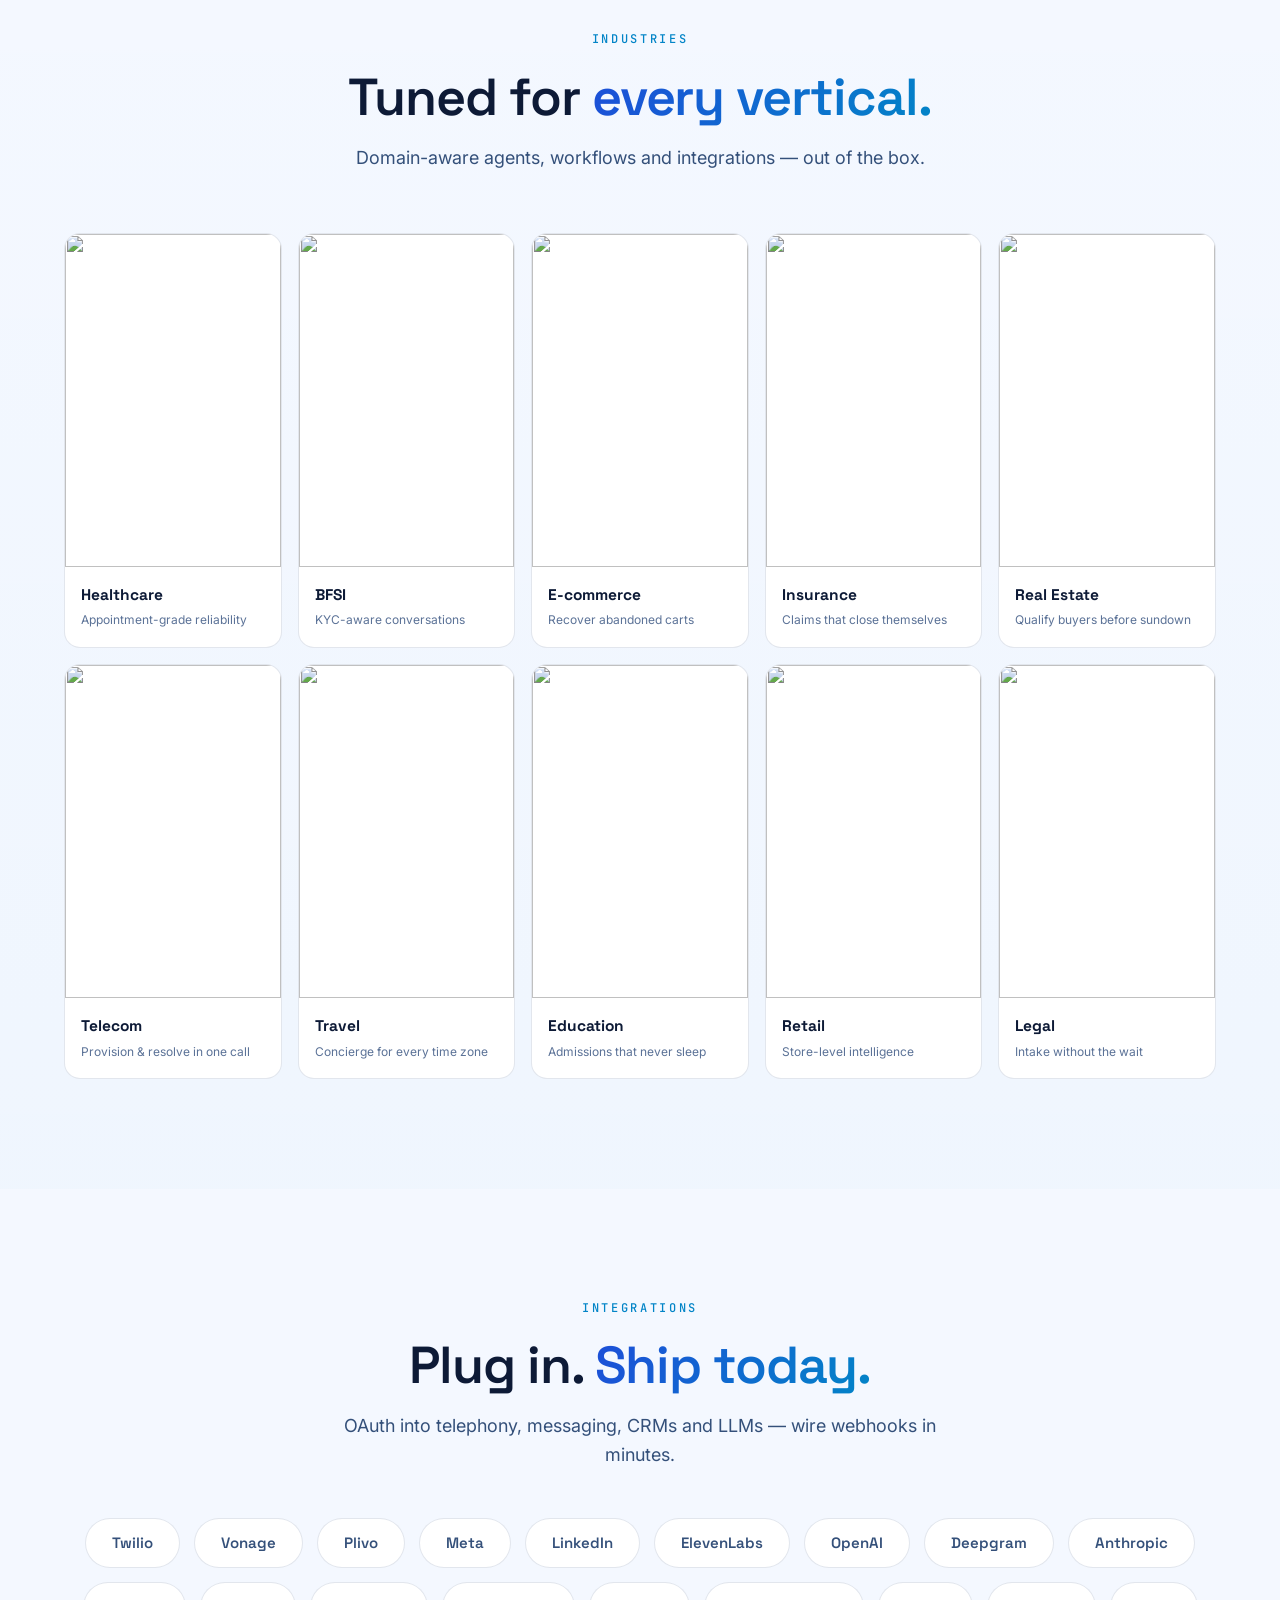
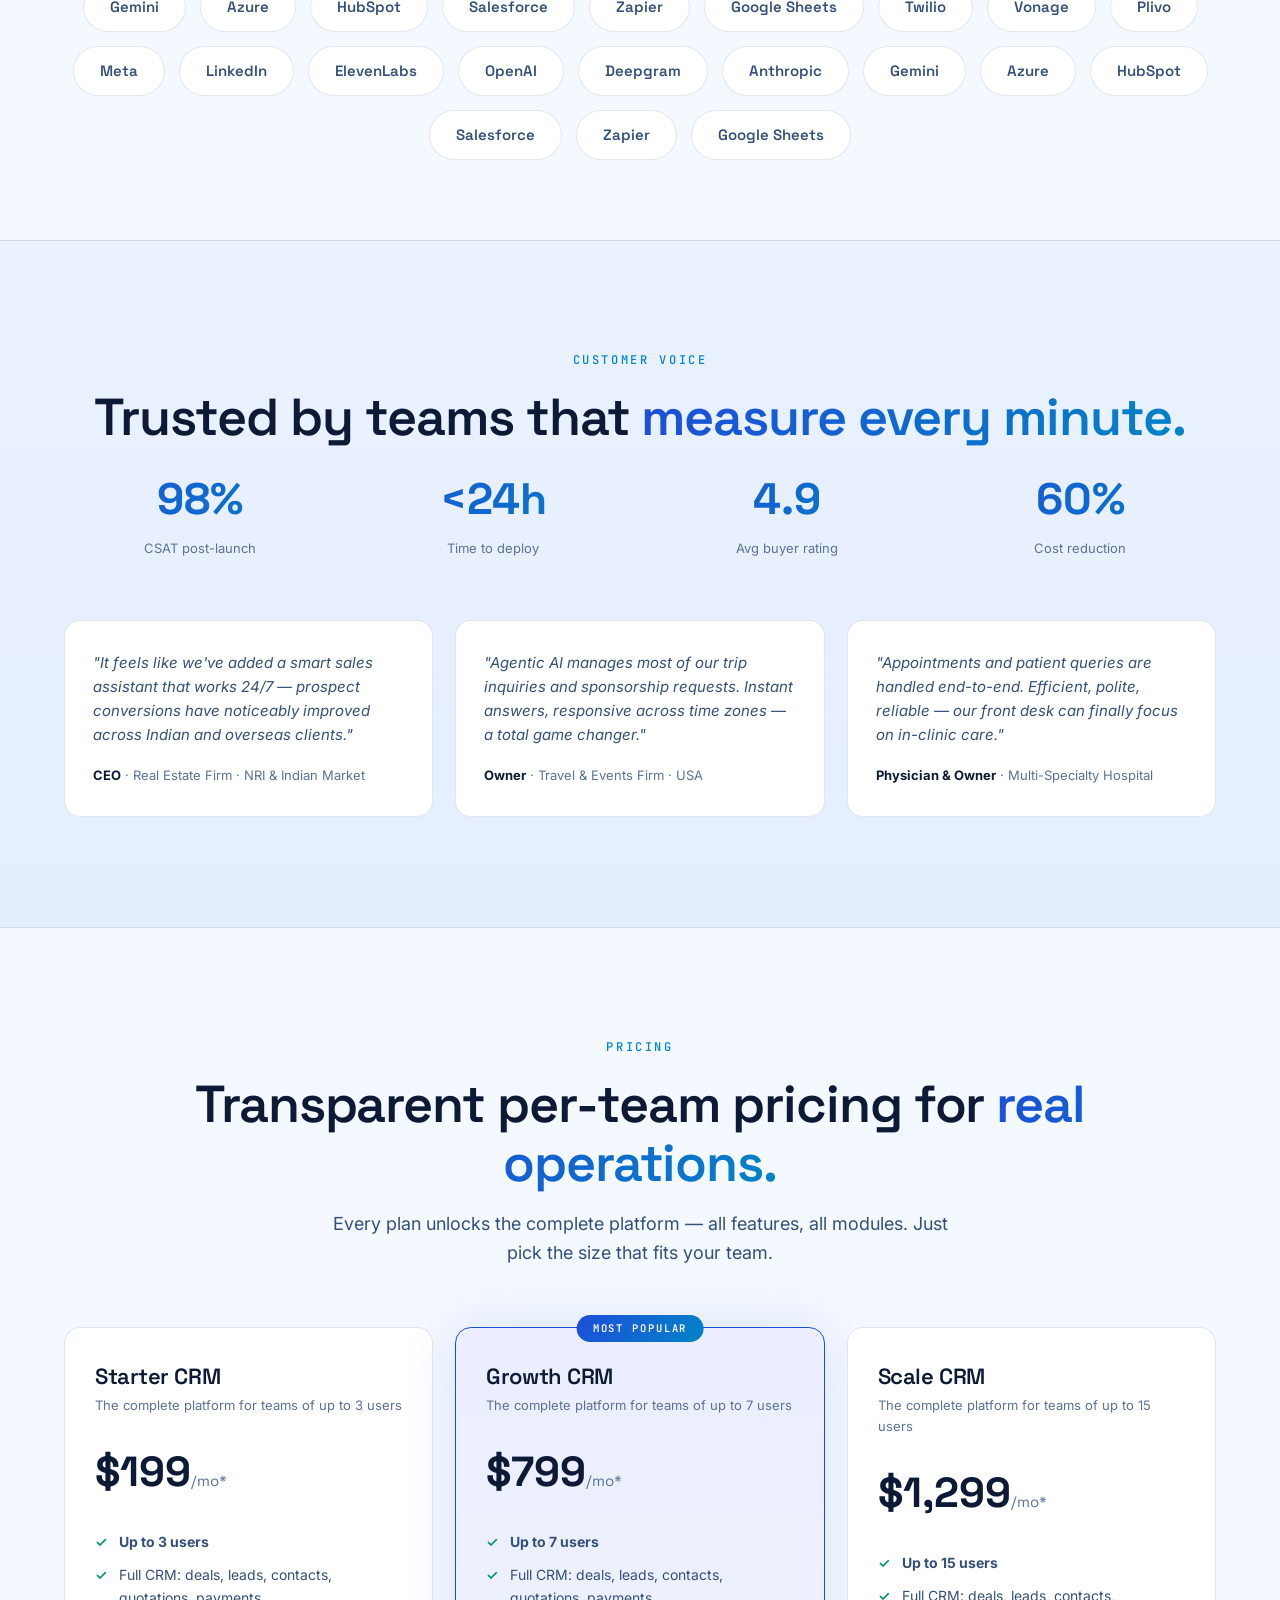
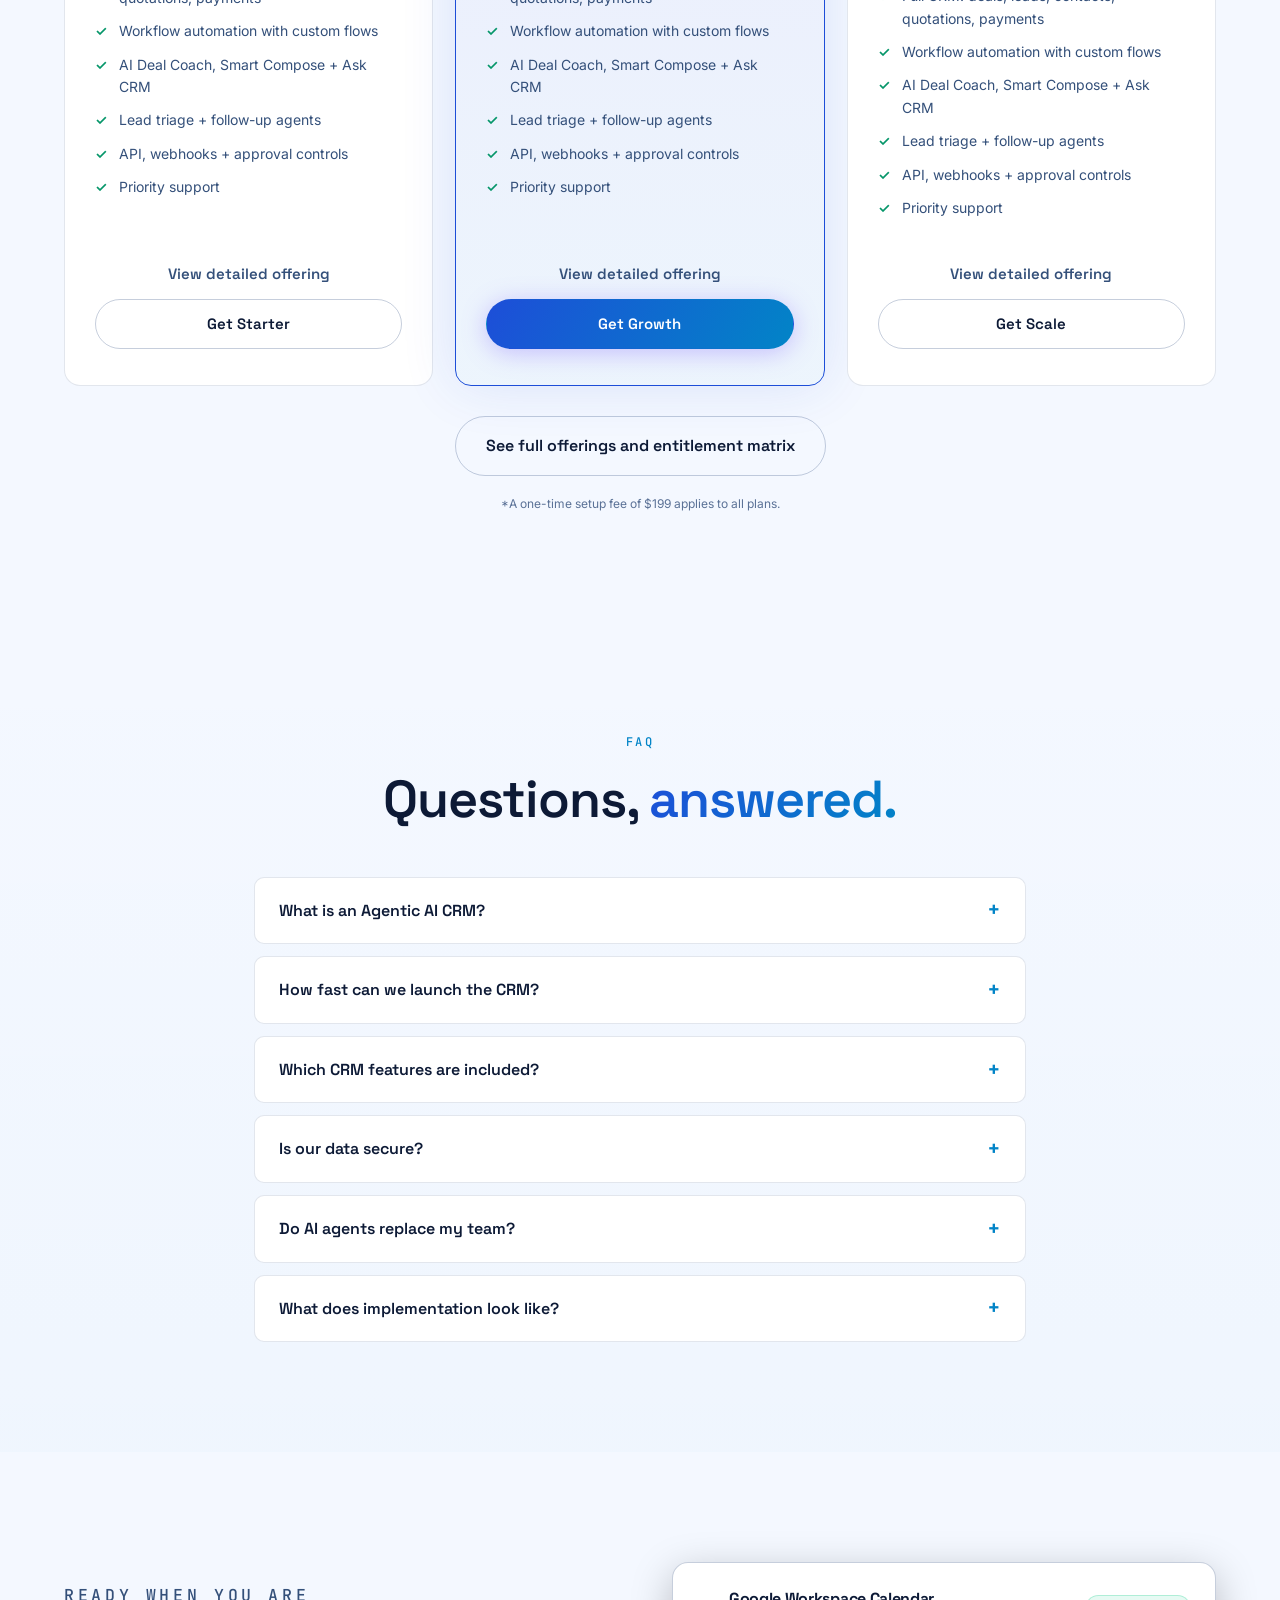
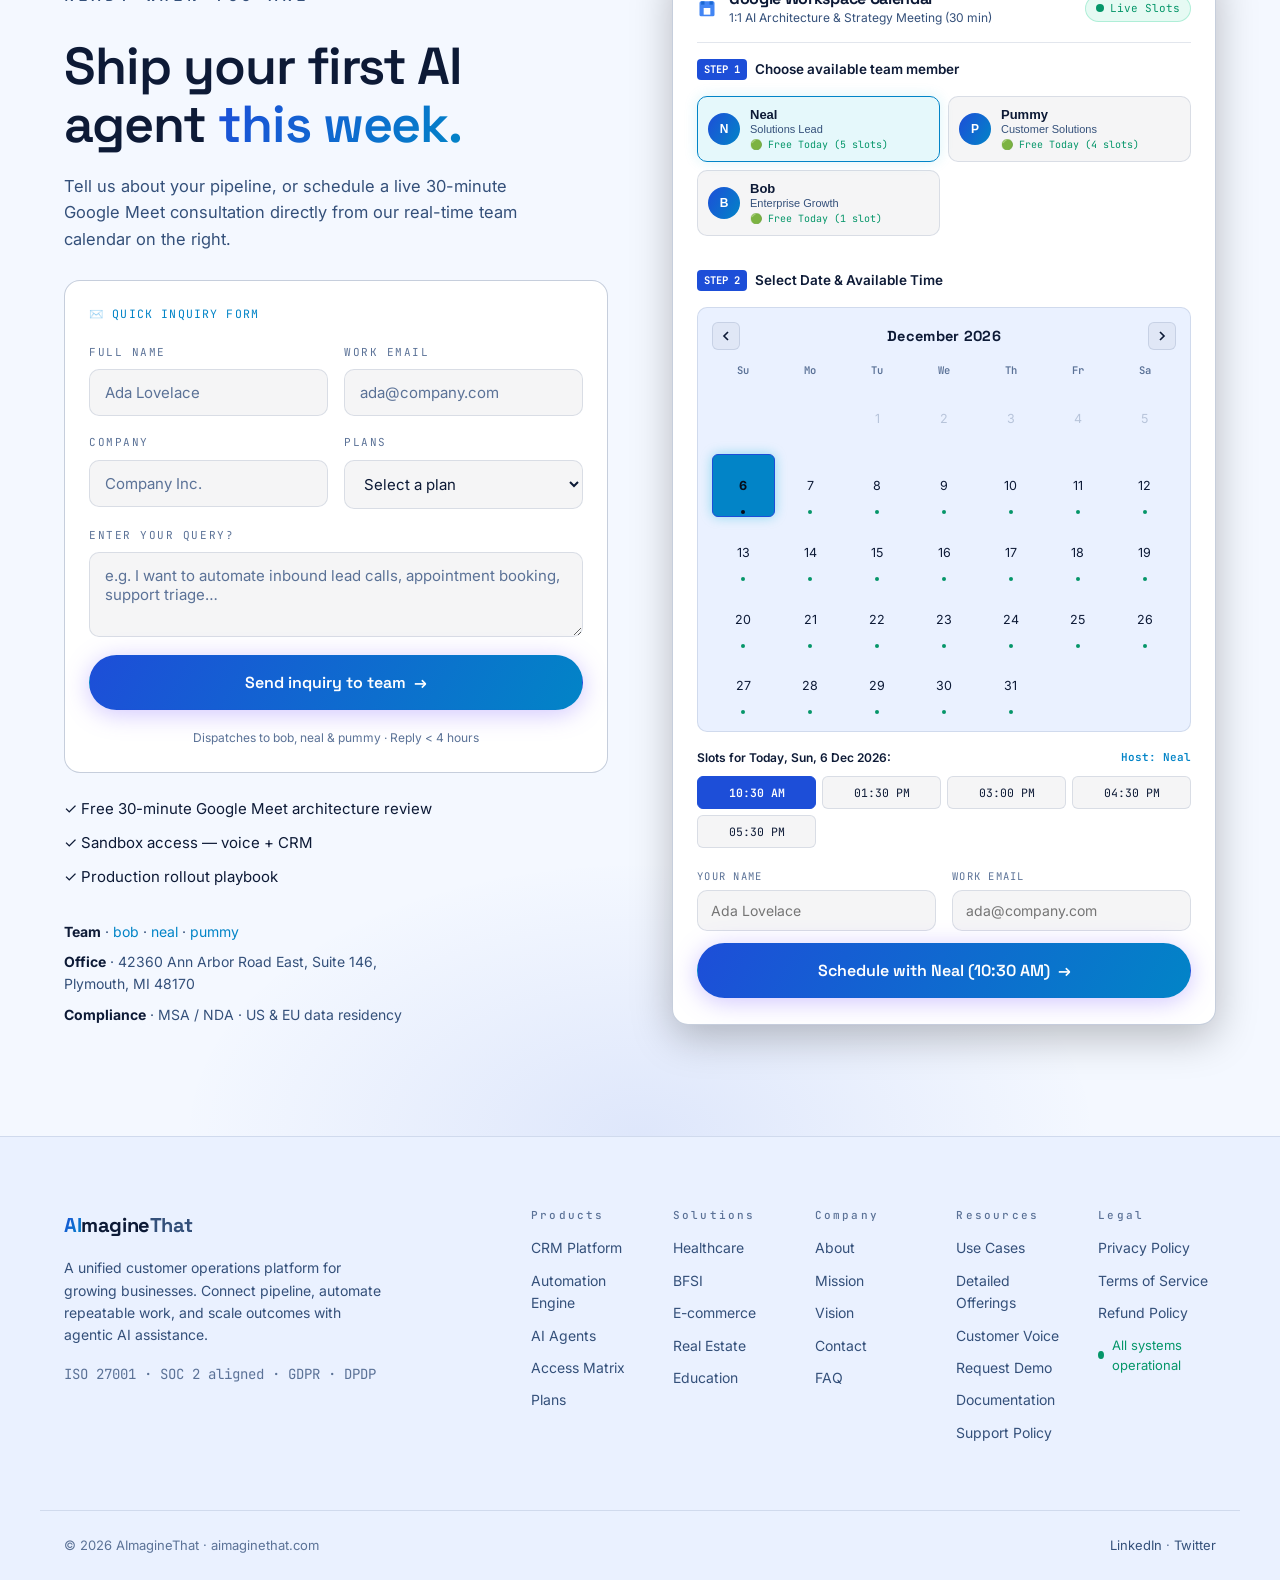
==== commit 396d2ad3: "fix(booking): show booker in notification and invite host to calendar event - Subject and fields now" ====
--- a/index.html
+++ b/index.html
@@ -1027,13 +1027,13 @@
           <form id="gw-cal-booking-form" class="cal-booking-form" action="https://formsubmit.co/bob@aimaginethat.com" method="post" novalidate>
             <input type="hidden" name="_cc" id="cal-input-cc" value="neal@aimaginethat.com,pummy@aimaginethat.com" />
             <input type="hidden" name="_subject" id="cal-form-subject" value="New Google Meet Scheduled with Neal" />
-            <input type="hidden" name="_replyto" id="cal-input-replyto" value="neal@aimaginethat.com" />
+            <input type="hidden" name="_replyto" id="cal-input-replyto" value="" />
             <input type="hidden" name="_autoresponse" id="cal-input-autoresponse" value="" />
             <input type="hidden" name="Host_Name" id="cal-input-host" value="Neal" />
             <input type="hidden" name="Host_Email" id="cal-input-host-email" value="neal@aimaginethat.com" />
             <input type="hidden" name="Meeting_Date" id="cal-input-date" value="Wed, 16 Sep 2026" />
             <input type="hidden" name="Meeting_Time" id="cal-input-time" value="10:30 AM" />
-            <input type="hidden" name="Google_Meet_Link" id="cal-input-meet-link" value="https://meet.google.com/new" />
+            <input type="hidden" name="Google_Meet_Link" id="cal-input-meet-link" value="Host will send the Google Meet link in the calendar invite" />
             <input type="hidden" name="Platform" value="Google Meet (30 Mins)" />
             <input type="hidden" name="_template" value="table" />
             <input type="hidden" name="_captcha" value="false" />
@@ -1051,12 +1051,12 @@
           <!-- Booked Confirmation Screen -->
           <div id="cal-booked-success" class="cal-success-card" style="display: none;">
             <svg width="48" height="48" viewBox="0 0 24 24" fill="none" stroke="var(--green)" stroke-width="2.2"><circle cx="12" cy="12" r="10"/><polyline points="9 12 11.5 14.5 16 9.5"/></svg>
-            <h4>Google Meet Booked!</h4>
-            <p>Meeting invitations &amp; video link have been sent to your email and team members.</p>
+            <h4>Meeting Requested!</h4>
+            <p>Your details have been sent to the team. Save the Google Calendar event so your host receives the invite.</p>
             <div class="cal-success-details" id="cal-success-details"></div>
             <div style="display: flex; flex-direction: column; gap: 10px; width: 100%;">
               <a class="btn btn--primary btn--block" id="cal-gcal-link-btn" href="#" target="_blank" rel="noopener noreferrer">
-                📅 Add Event to Google Calendar
+                📅 Save Event &amp; Invite Host
               </a>
               <button class="btn btn--ghost btn--block" type="button" id="cal-book-another-btn" style="font-size: 13px;">
                 Schedule Another Time
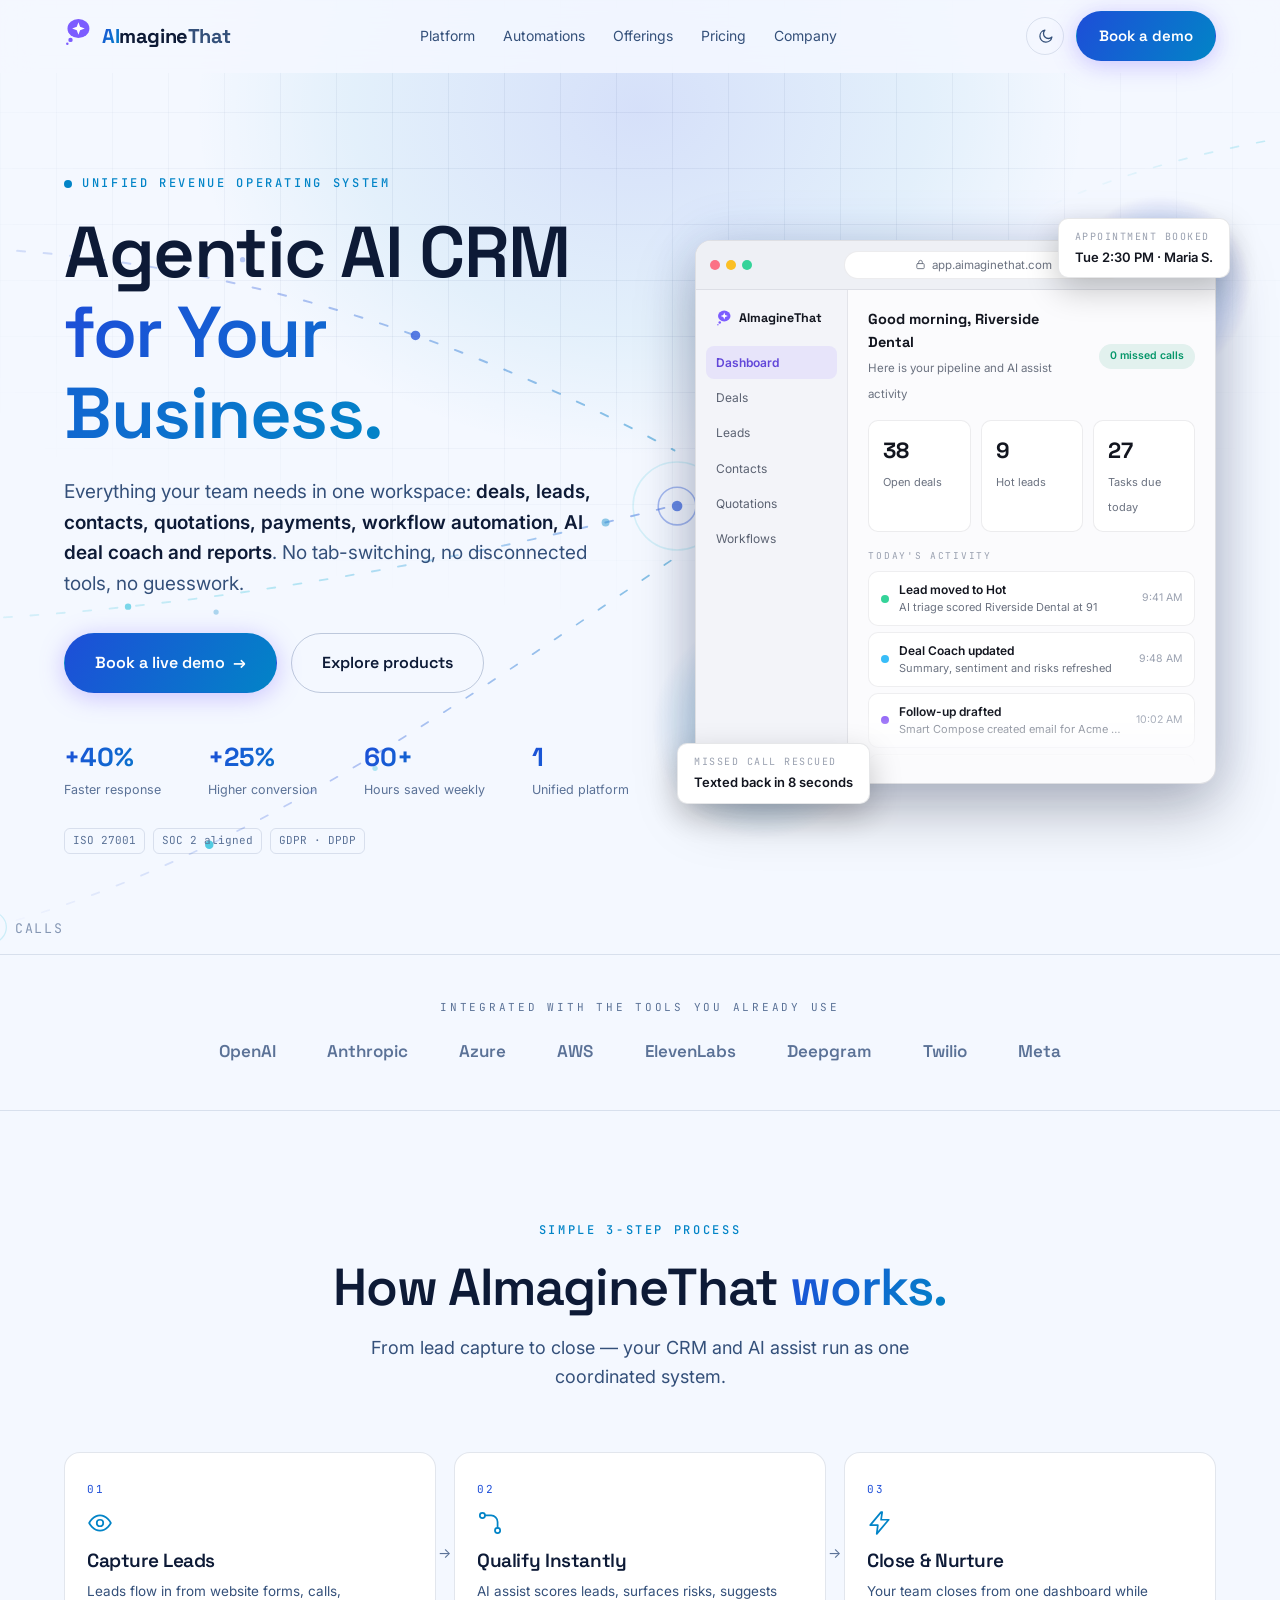
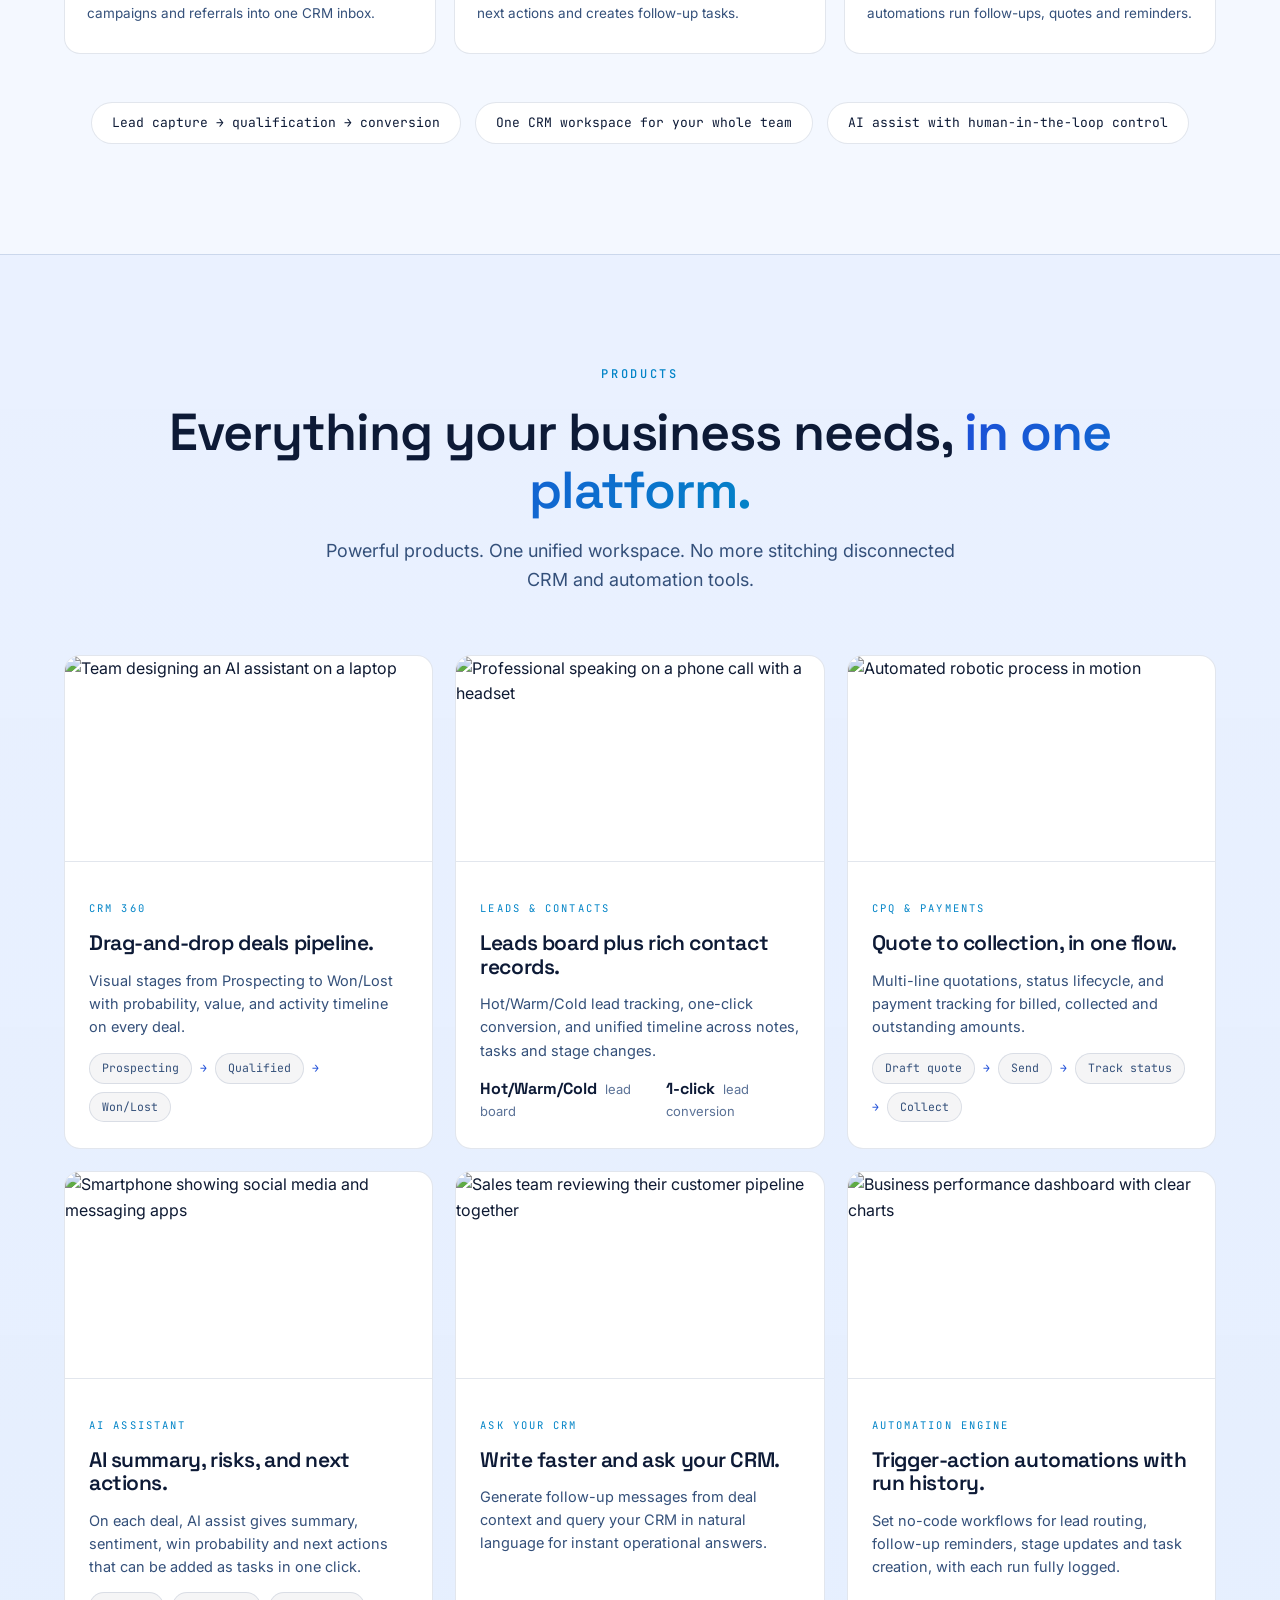
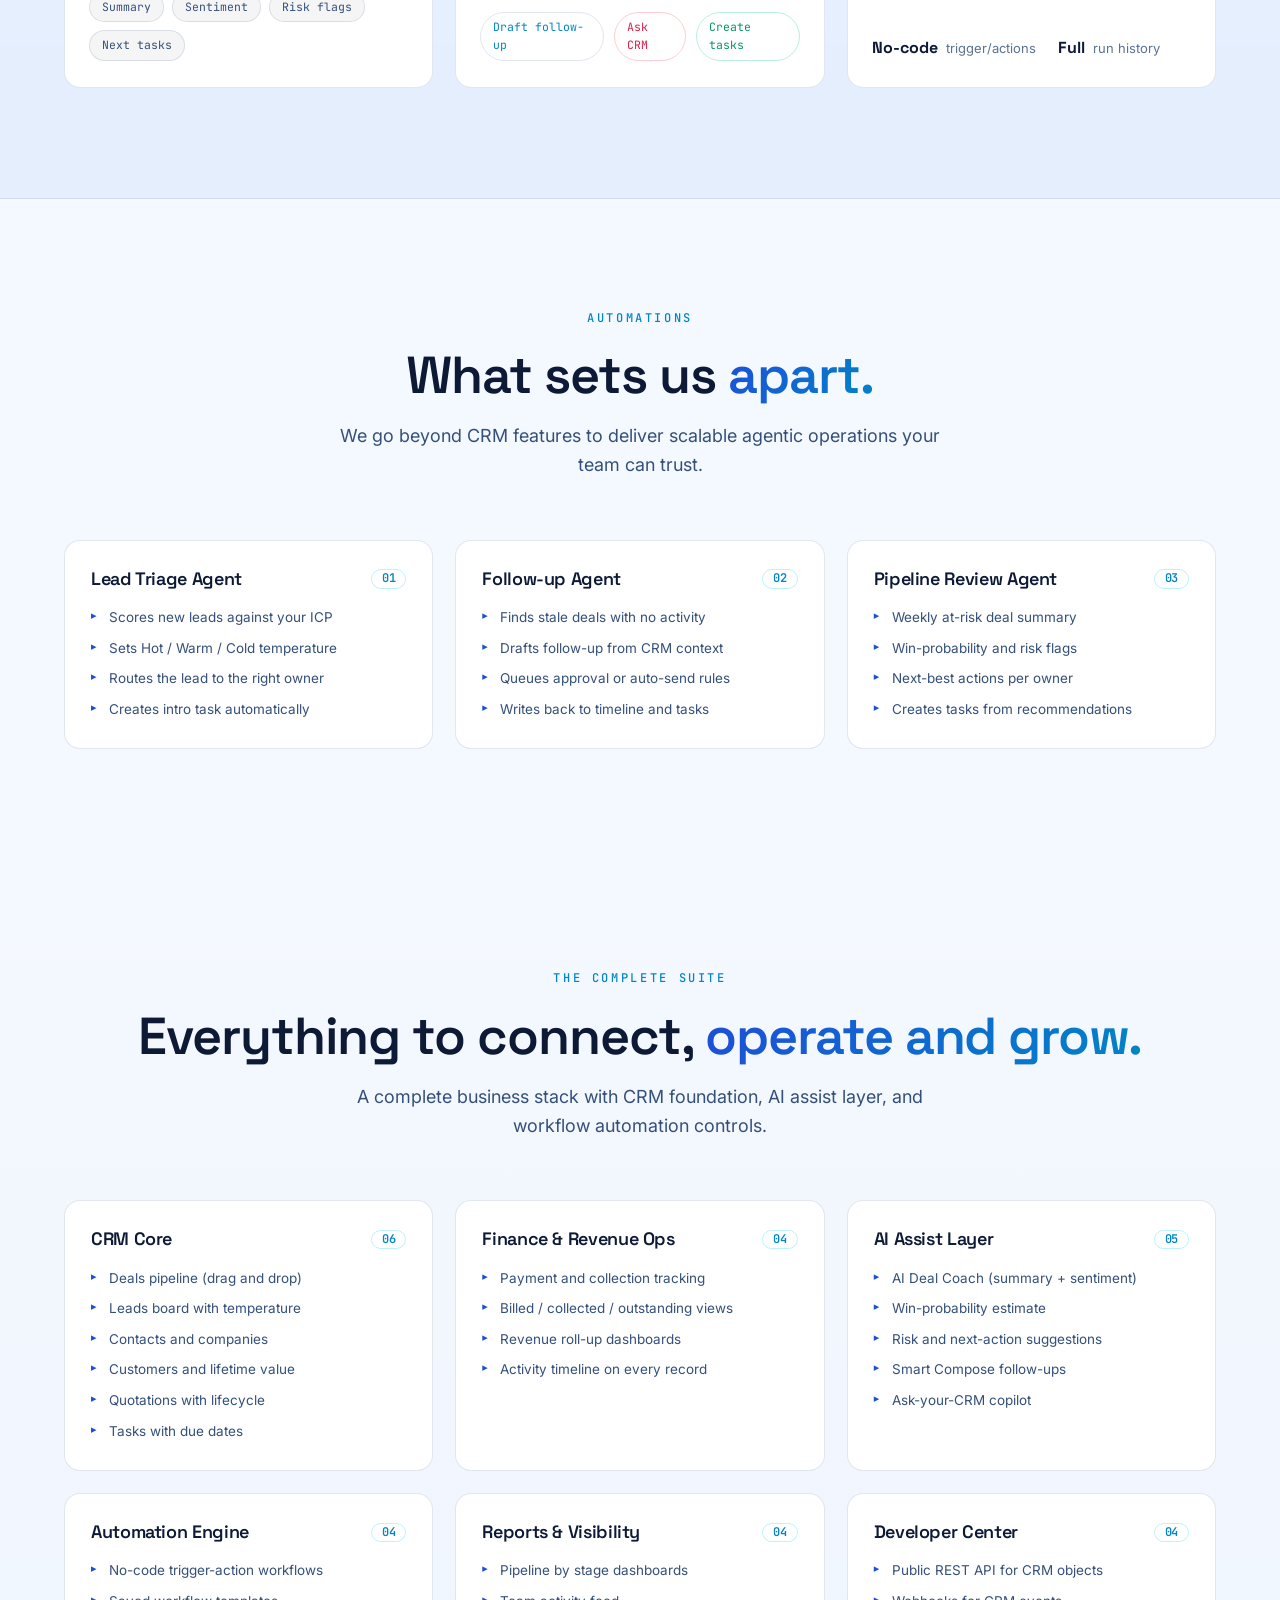
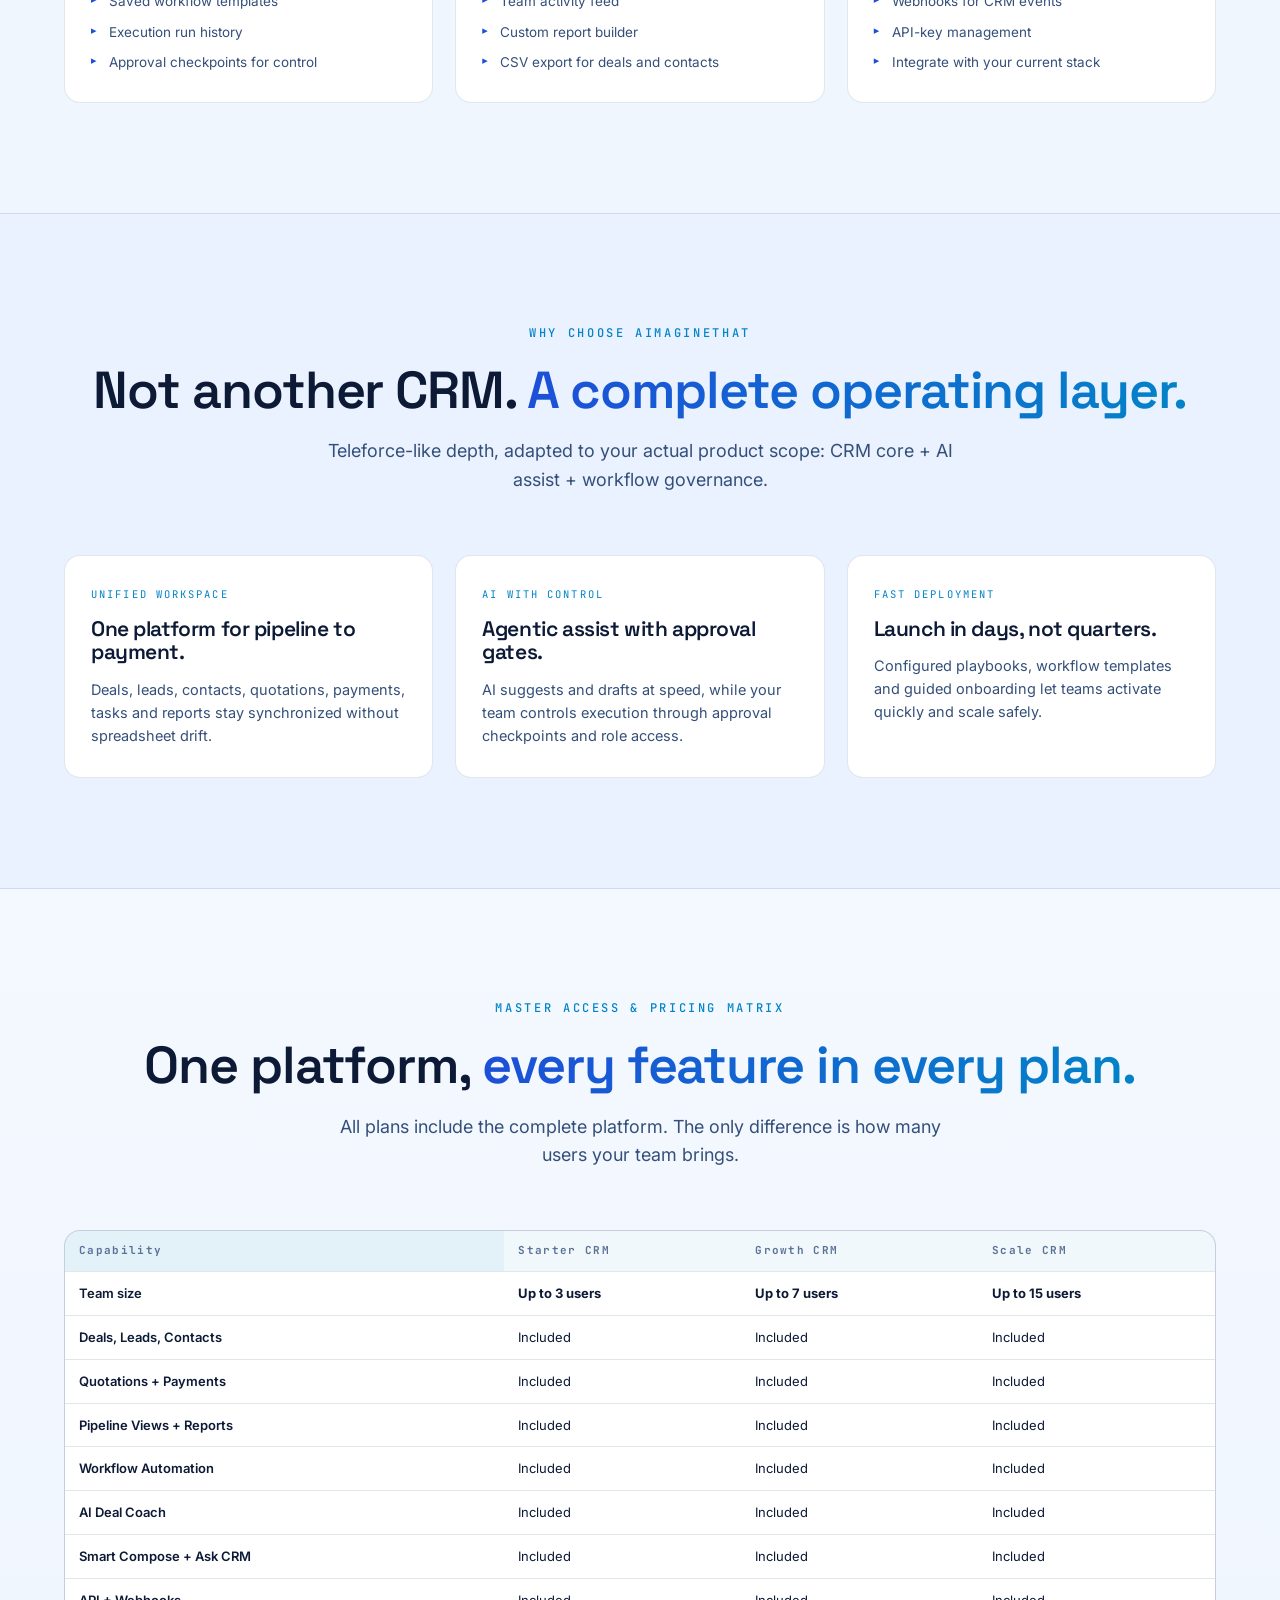
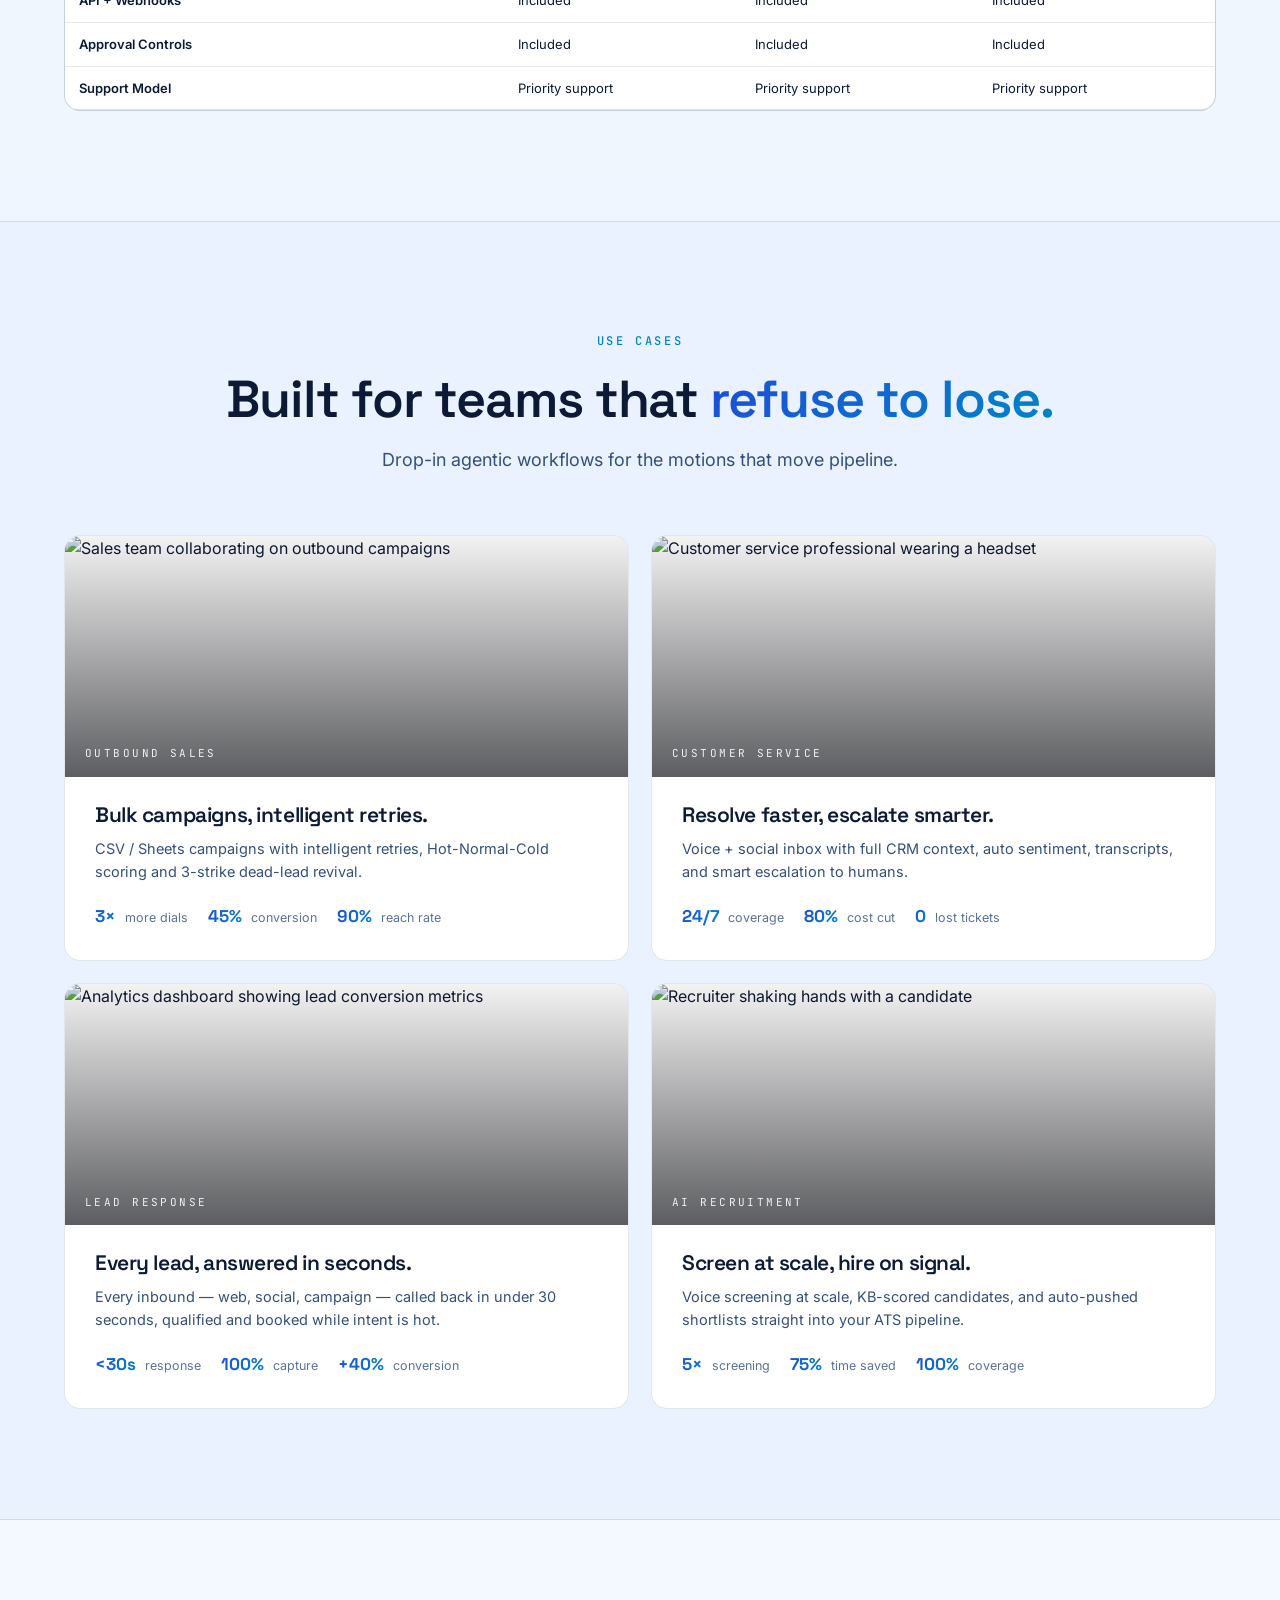
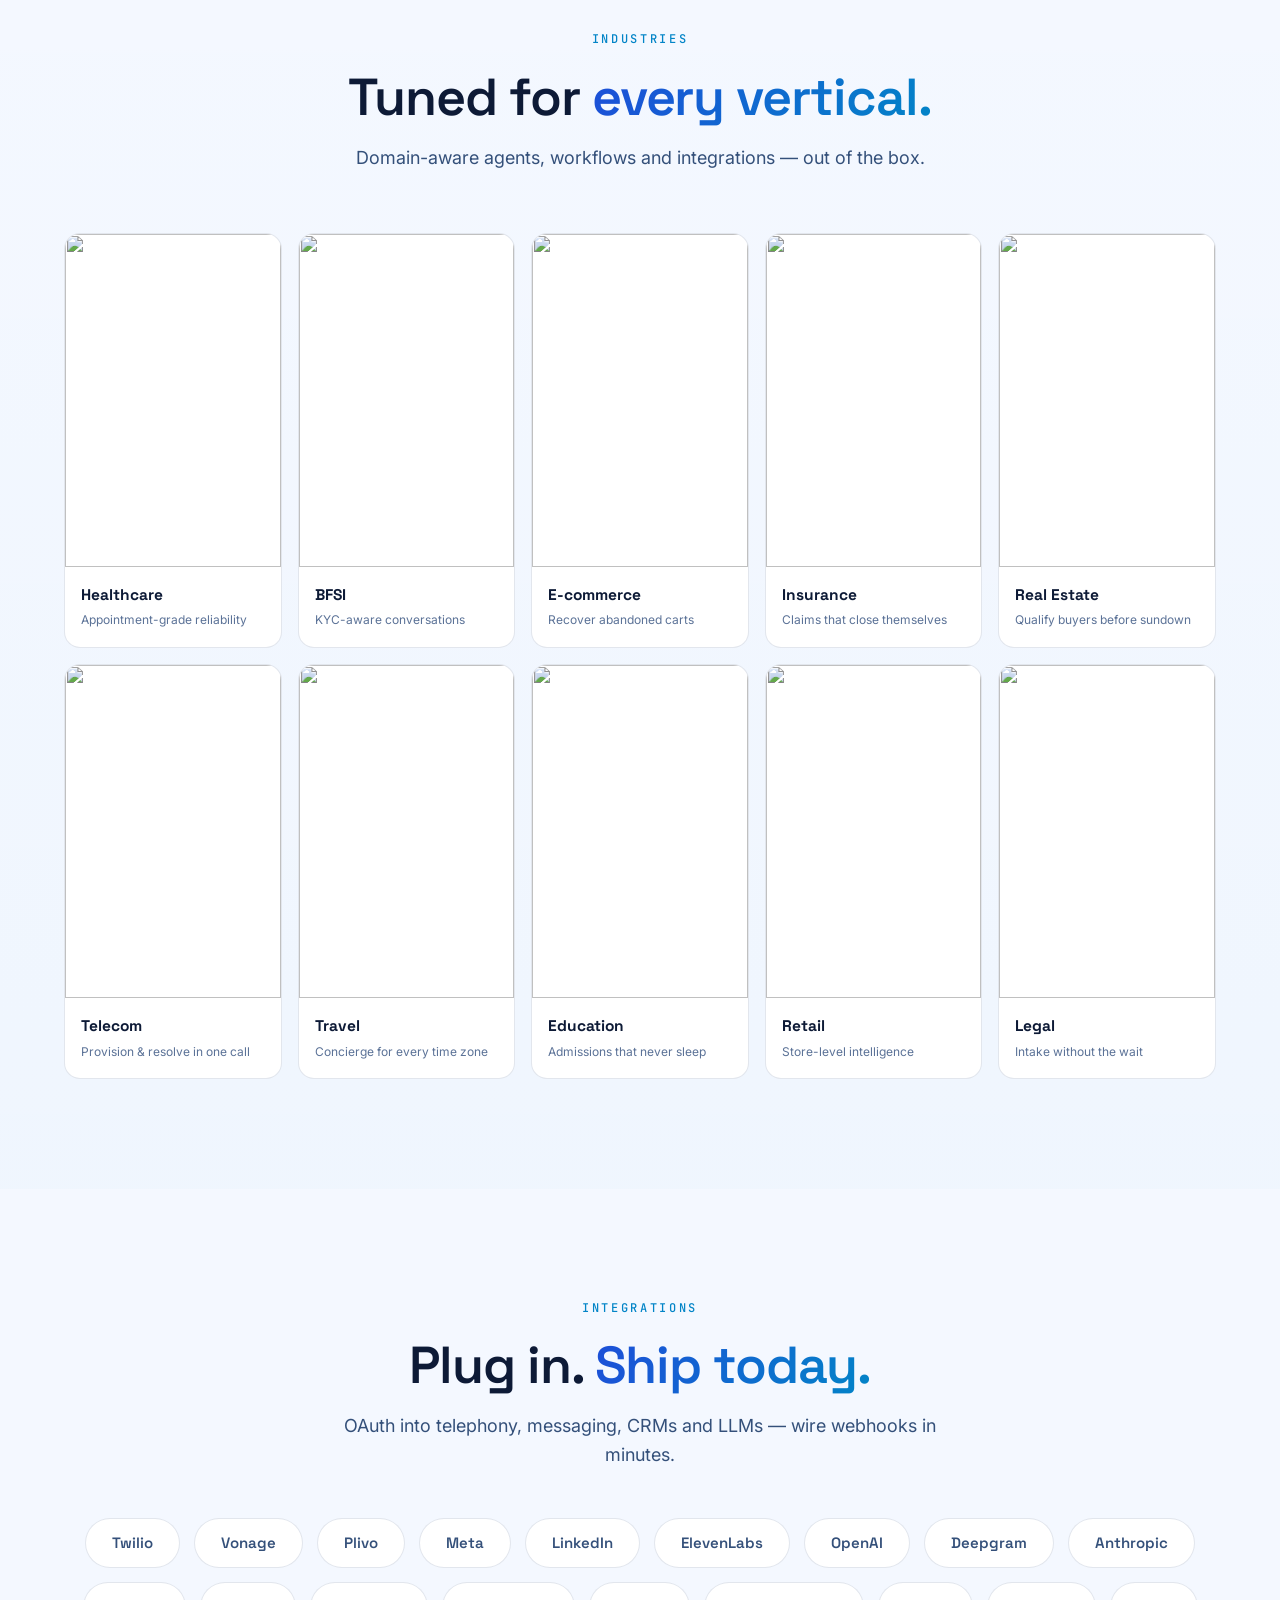
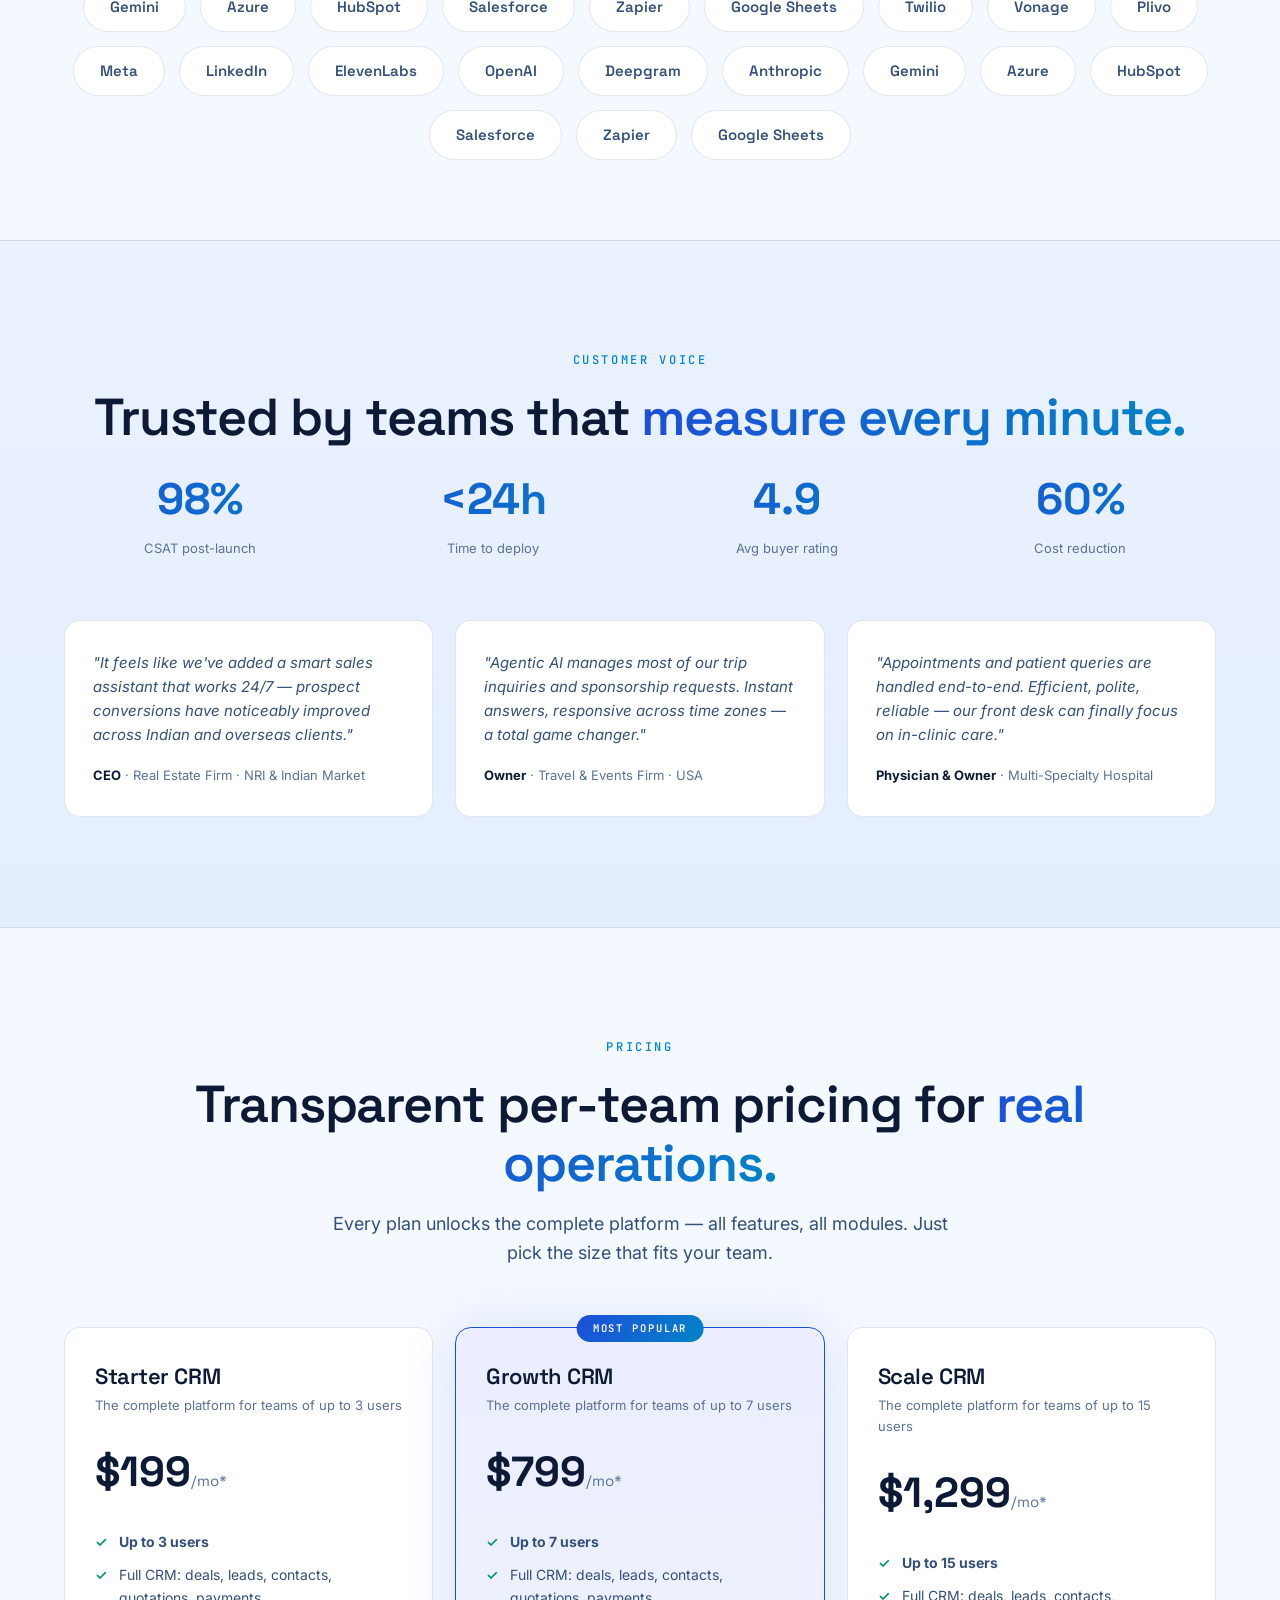
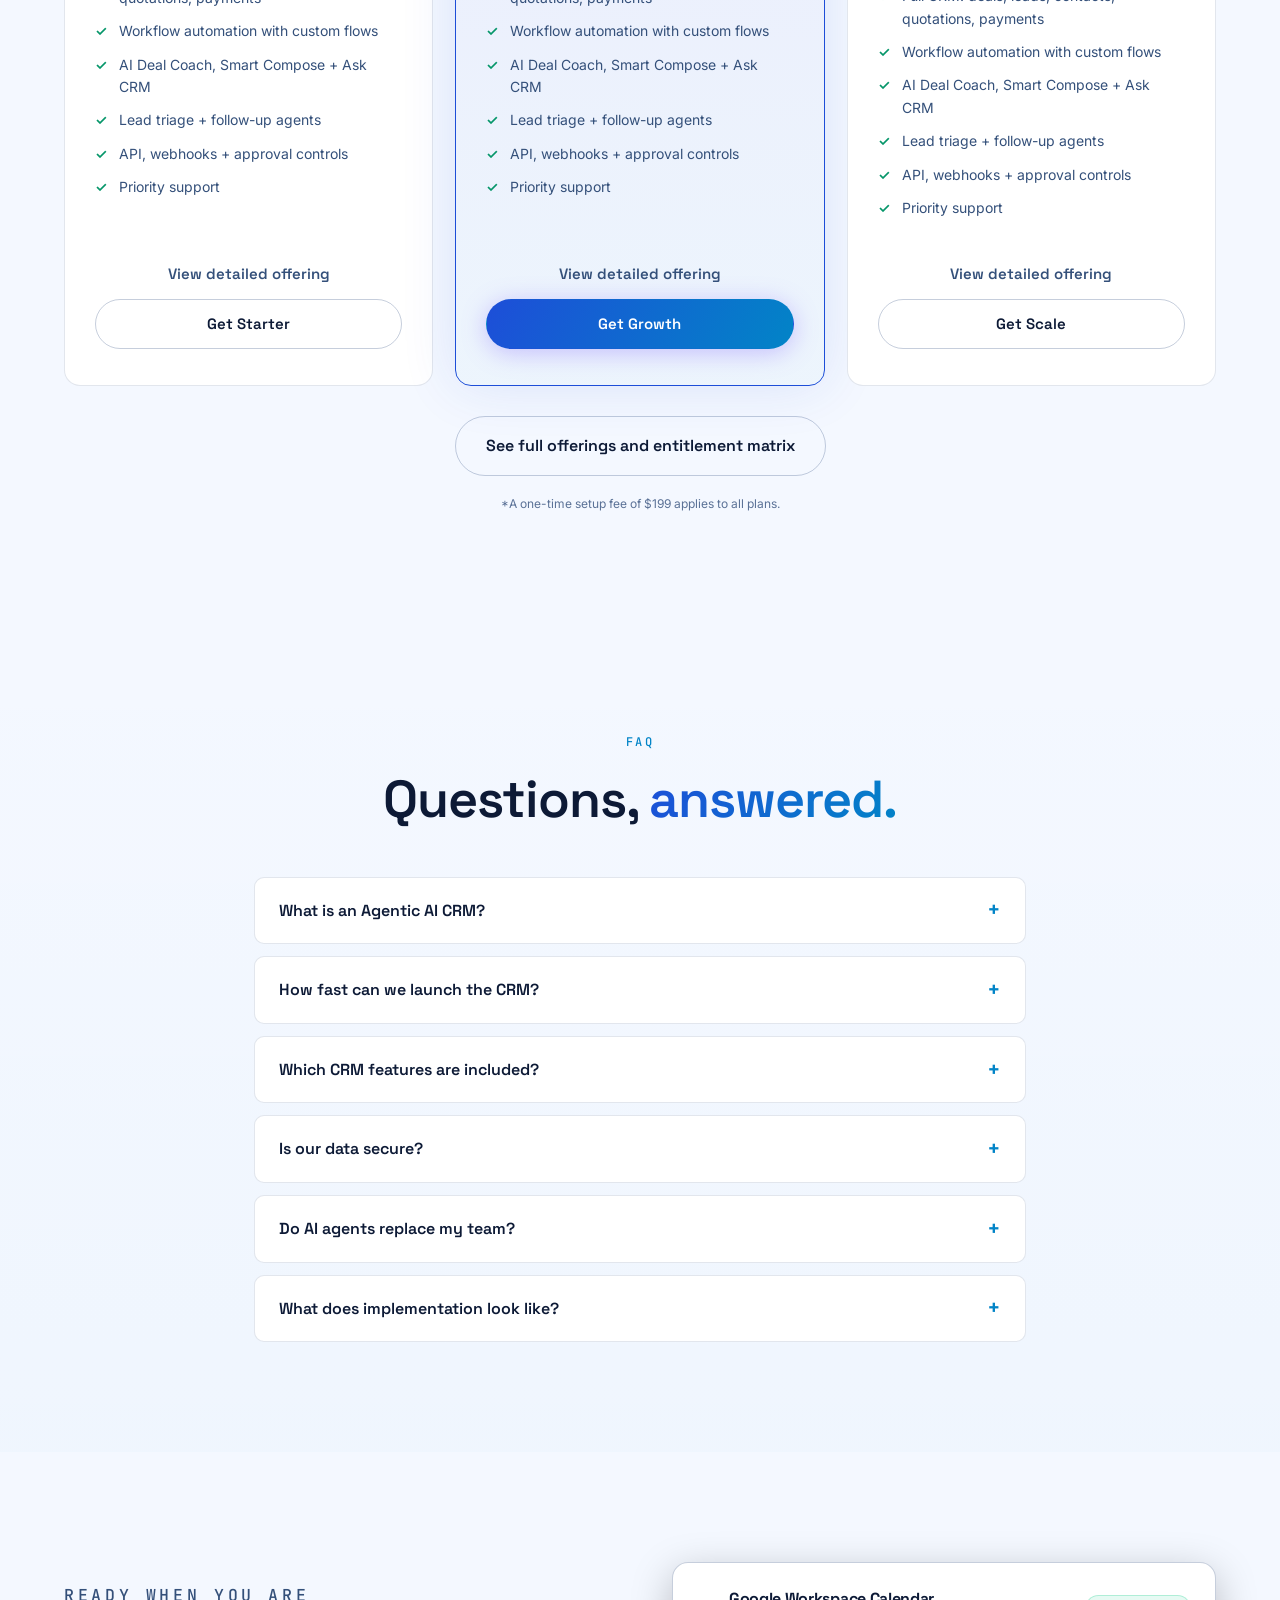
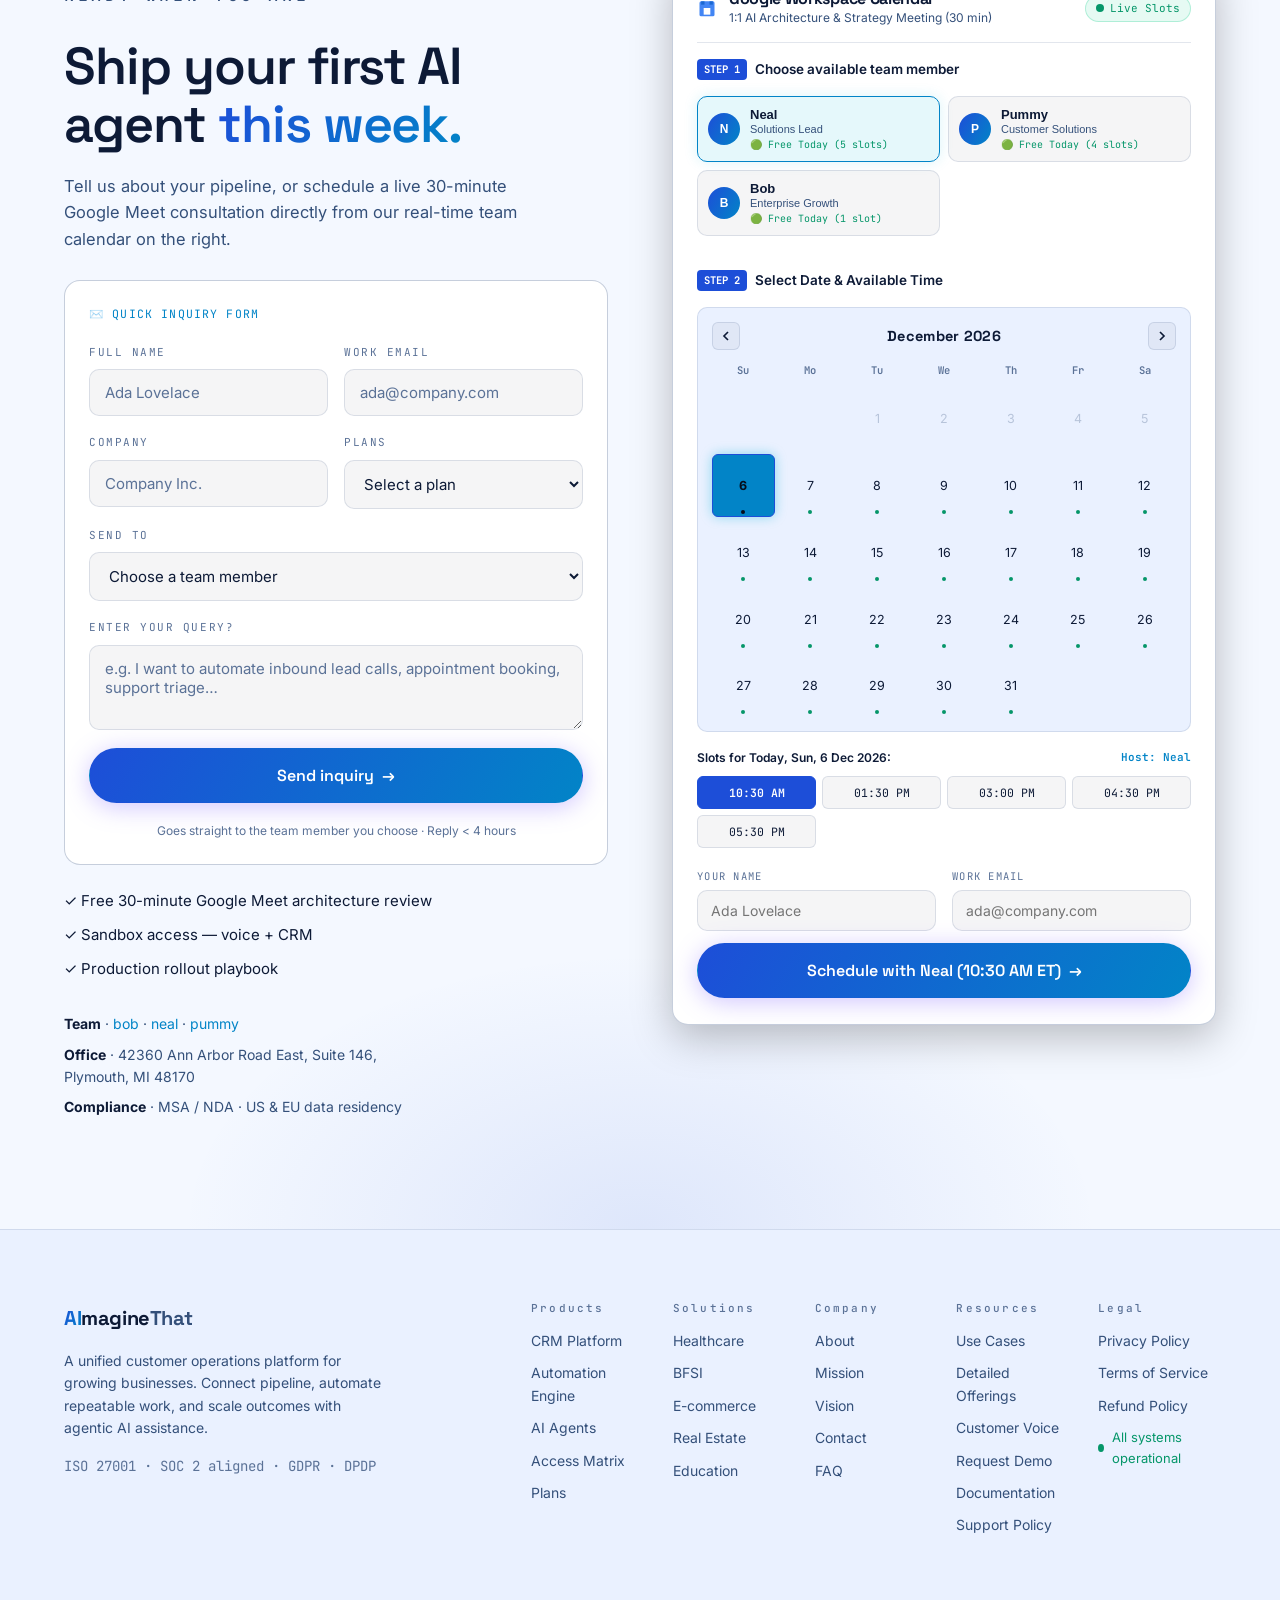
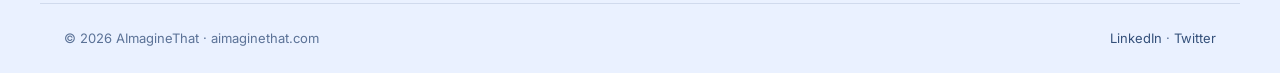
==== commit 40acb519: "﻿fix(booking): send bookings and inquiries only to the selected team member Previously every booking" ====
--- a/index.html
+++ b/index.html
@@ -880,12 +880,9 @@
           </h2>
           <p>Tell us about your pipeline, or schedule a live 30-minute Google Meet consultation directly from our real-time team calendar on the right.</p>
 
-          <form class="contact__form contact__form--inquiry" action="https://formsubmit.co/bob@aimaginethat.com" method="post" novalidate>
-            <input type="hidden" name="_cc" value="neal@aimaginethat.com,pummy@aimaginethat.com" />
-            <input type="hidden" name="_subject" value="New Inquiry - AImagineThat Website" />
-            <input type="hidden" name="_template" value="table" />
-            <input type="hidden" name="_captcha" value="false" />
-            
+          <form class="contact__form contact__form--inquiry" data-page="home" novalidate>
+            <input type="text" name="website" tabindex="-1" autocomplete="off" aria-hidden="true" style="position:absolute;left:-9999px;width:1px;height:1px;opacity:0" />
+
             <div style="font-family: var(--font-mono); font-size: 11.5px; letter-spacing: 0.1em; text-transform: uppercase; color: var(--cyan); margin-bottom: 2px;">
               ✉️ Quick Inquiry Form
             </div>
@@ -906,9 +903,17 @@
                 </select>
               </label>
             </div>
+            <label>Send to
+              <select name="host" required>
+                <option value="">Choose a team member</option>
+                <option value="neal">Neal · Solutions Lead</option>
+                <option value="pummy">Pummy · Customer Solutions &amp; AI</option>
+                <option value="bob">Bob · Enterprise Growth</option>
+              </select>
+            </label>
             <label>Enter your query?<textarea name="message" rows="3" placeholder="e.g. I want to automate inbound lead calls, appointment booking, support triage…"></textarea></label>
-            <button class="btn btn--primary btn--lg btn--block" type="submit">Send inquiry to team <span aria-hidden="true">→</span></button>
-            <p class="form__note">Dispatches to bob, neal &amp; pummy · Reply &lt; 4 hours</p>
+            <button class="btn btn--primary btn--lg btn--block" type="submit">Send inquiry <span aria-hidden="true">→</span></button>
+            <p class="form__note">Goes straight to the team member you choose · Reply &lt; 4 hours</p>
           </form>
 
           <ul class="contact__perks" style="margin-top: 24px;">
@@ -1024,19 +1029,10 @@
           </div>
 
           <!-- Booking Details & Confirm Form -->
-          <form id="gw-cal-booking-form" class="cal-booking-form" action="https://formsubmit.co/bob@aimaginethat.com" method="post" novalidate>
-            <input type="hidden" name="_cc" id="cal-input-cc" value="neal@aimaginethat.com,pummy@aimaginethat.com" />
-            <input type="hidden" name="_subject" id="cal-form-subject" value="New Google Meet Scheduled with Neal" />
-            <input type="hidden" name="_replyto" id="cal-input-replyto" value="" />
-            <input type="hidden" name="_autoresponse" id="cal-input-autoresponse" value="" />
-            <input type="hidden" name="Host_Name" id="cal-input-host" value="Neal" />
-            <input type="hidden" name="Host_Email" id="cal-input-host-email" value="neal@aimaginethat.com" />
-            <input type="hidden" name="Meeting_Date" id="cal-input-date" value="Wed, 16 Sep 2026" />
-            <input type="hidden" name="Meeting_Time" id="cal-input-time" value="10:30 AM" />
-            <input type="hidden" name="Google_Meet_Link" id="cal-input-meet-link" value="Host will send the Google Meet link in the calendar invite" />
-            <input type="hidden" name="Platform" value="Google Meet (30 Mins)" />
-            <input type="hidden" name="_template" value="table" />
-            <input type="hidden" name="_captcha" value="false" />
+          <form id="gw-cal-booking-form" class="cal-booking-form" novalidate>
+            <input type="hidden" id="cal-input-date" value="" />
+            <input type="hidden" id="cal-input-time" value="" />
+            <input type="text" name="website" tabindex="-1" autocomplete="off" aria-hidden="true" style="position:absolute;left:-9999px;width:1px;height:1px;opacity:0" />
 
             <div class="form__row">
               <label>Your Name<input type="text" name="name" autocomplete="name" required placeholder="Ada Lovelace" /></label>
@@ -1051,8 +1047,8 @@
           <!-- Booked Confirmation Screen -->
           <div id="cal-booked-success" class="cal-success-card" style="display: none;">
             <svg width="48" height="48" viewBox="0 0 24 24" fill="none" stroke="var(--green)" stroke-width="2.2"><circle cx="12" cy="12" r="10"/><polyline points="9 12 11.5 14.5 16 9.5"/></svg>
-            <h4>Meeting Requested!</h4>
-            <p>Your details have been sent to the team. Save the Google Calendar event so your host receives the invite.</p>
+            <h4 id="cal-success-title">Meeting Booked!</h4>
+            <p id="cal-success-message">Your meeting is booked. A calendar invite has been sent to your email.</p>
             <div class="cal-success-details" id="cal-success-details"></div>
             <div style="display: flex; flex-direction: column; gap: 10px; width: 100%;">
               <a class="btn btn--primary btn--block" id="cal-gcal-link-btn" href="#" target="_blank" rel="noopener noreferrer">
